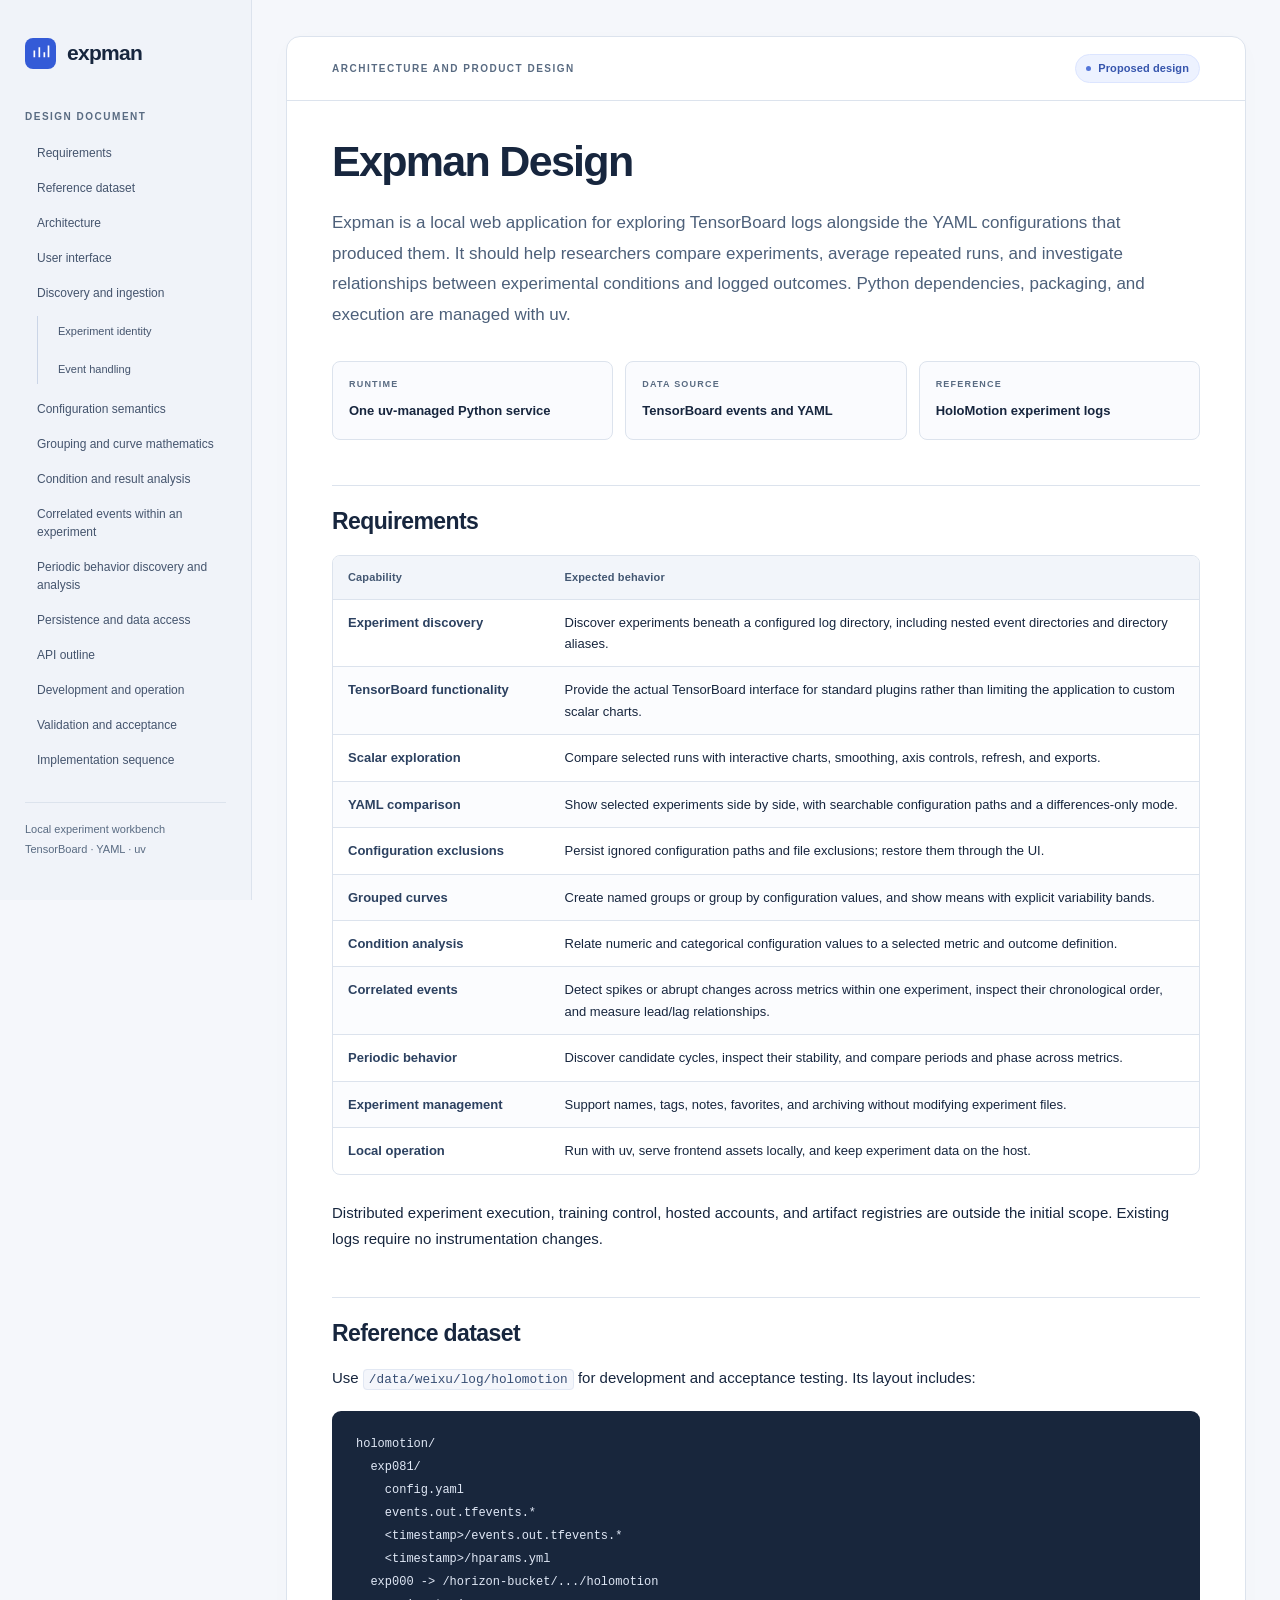
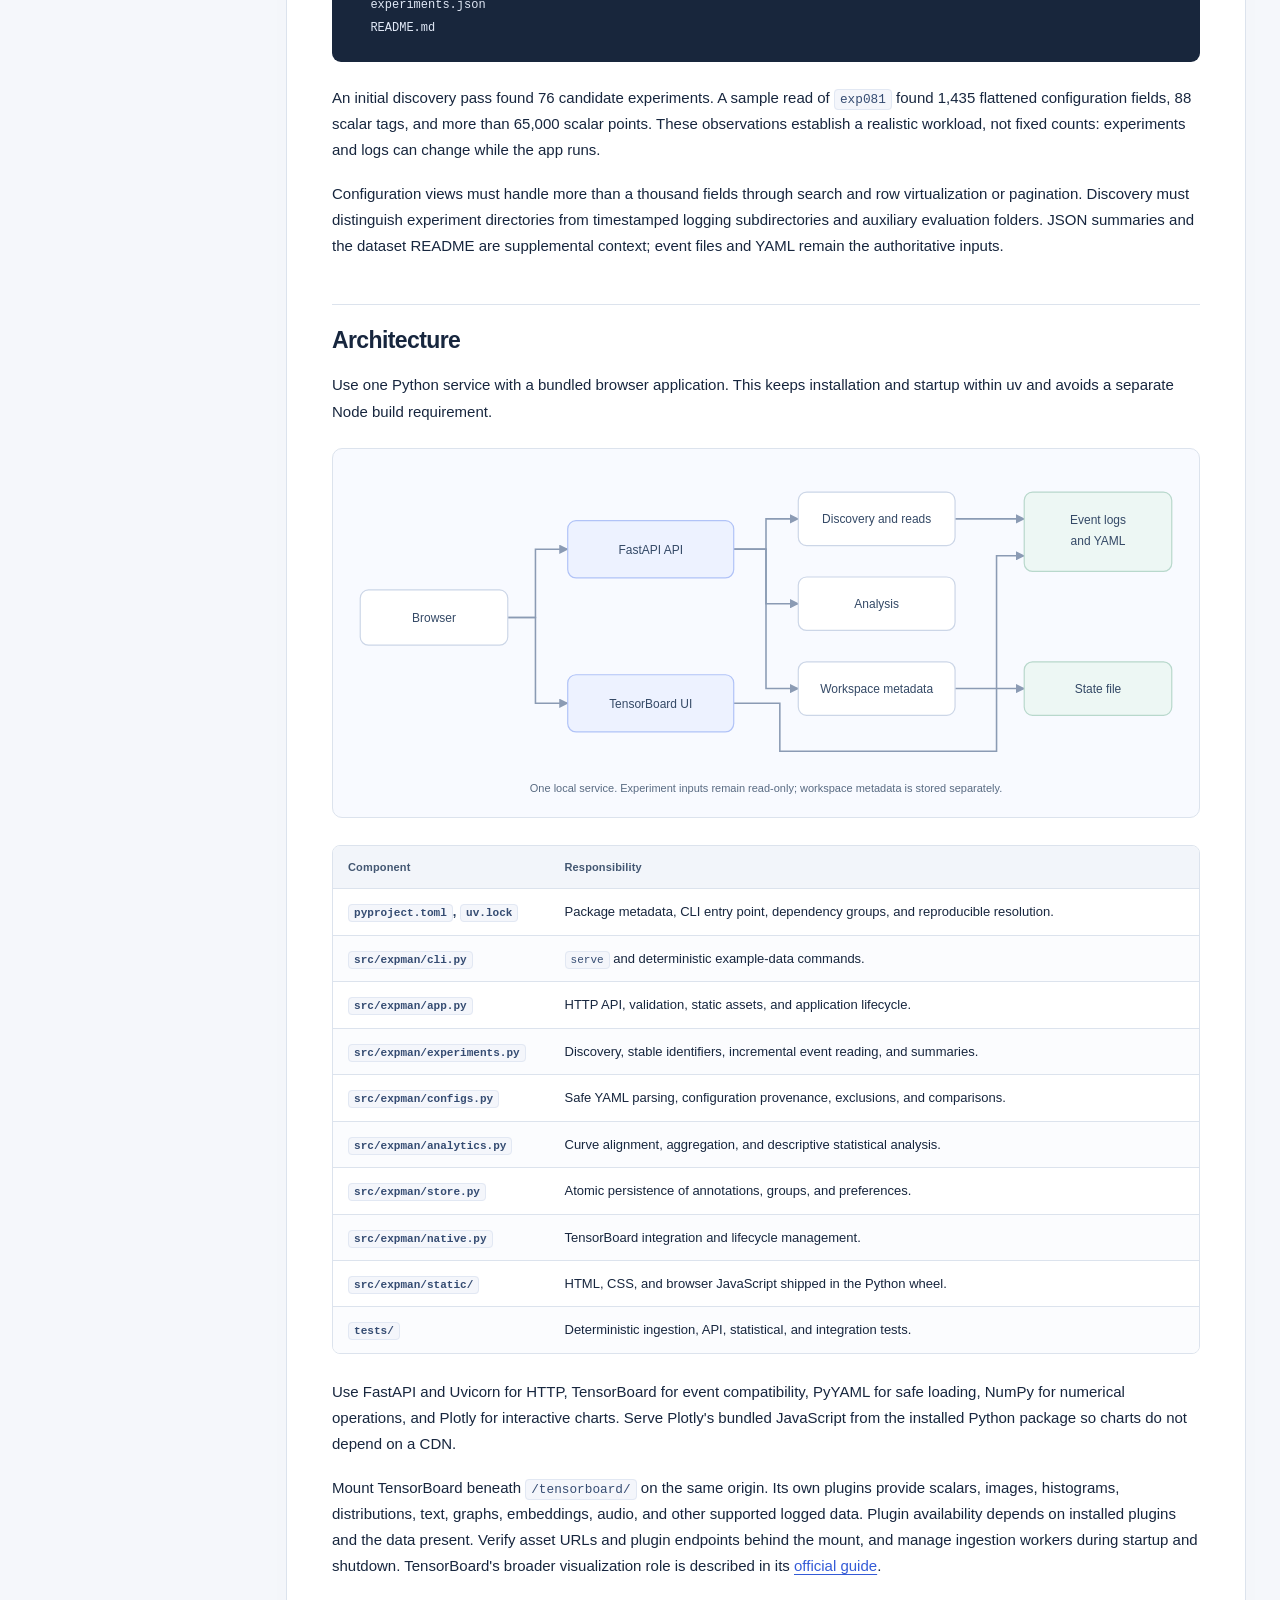
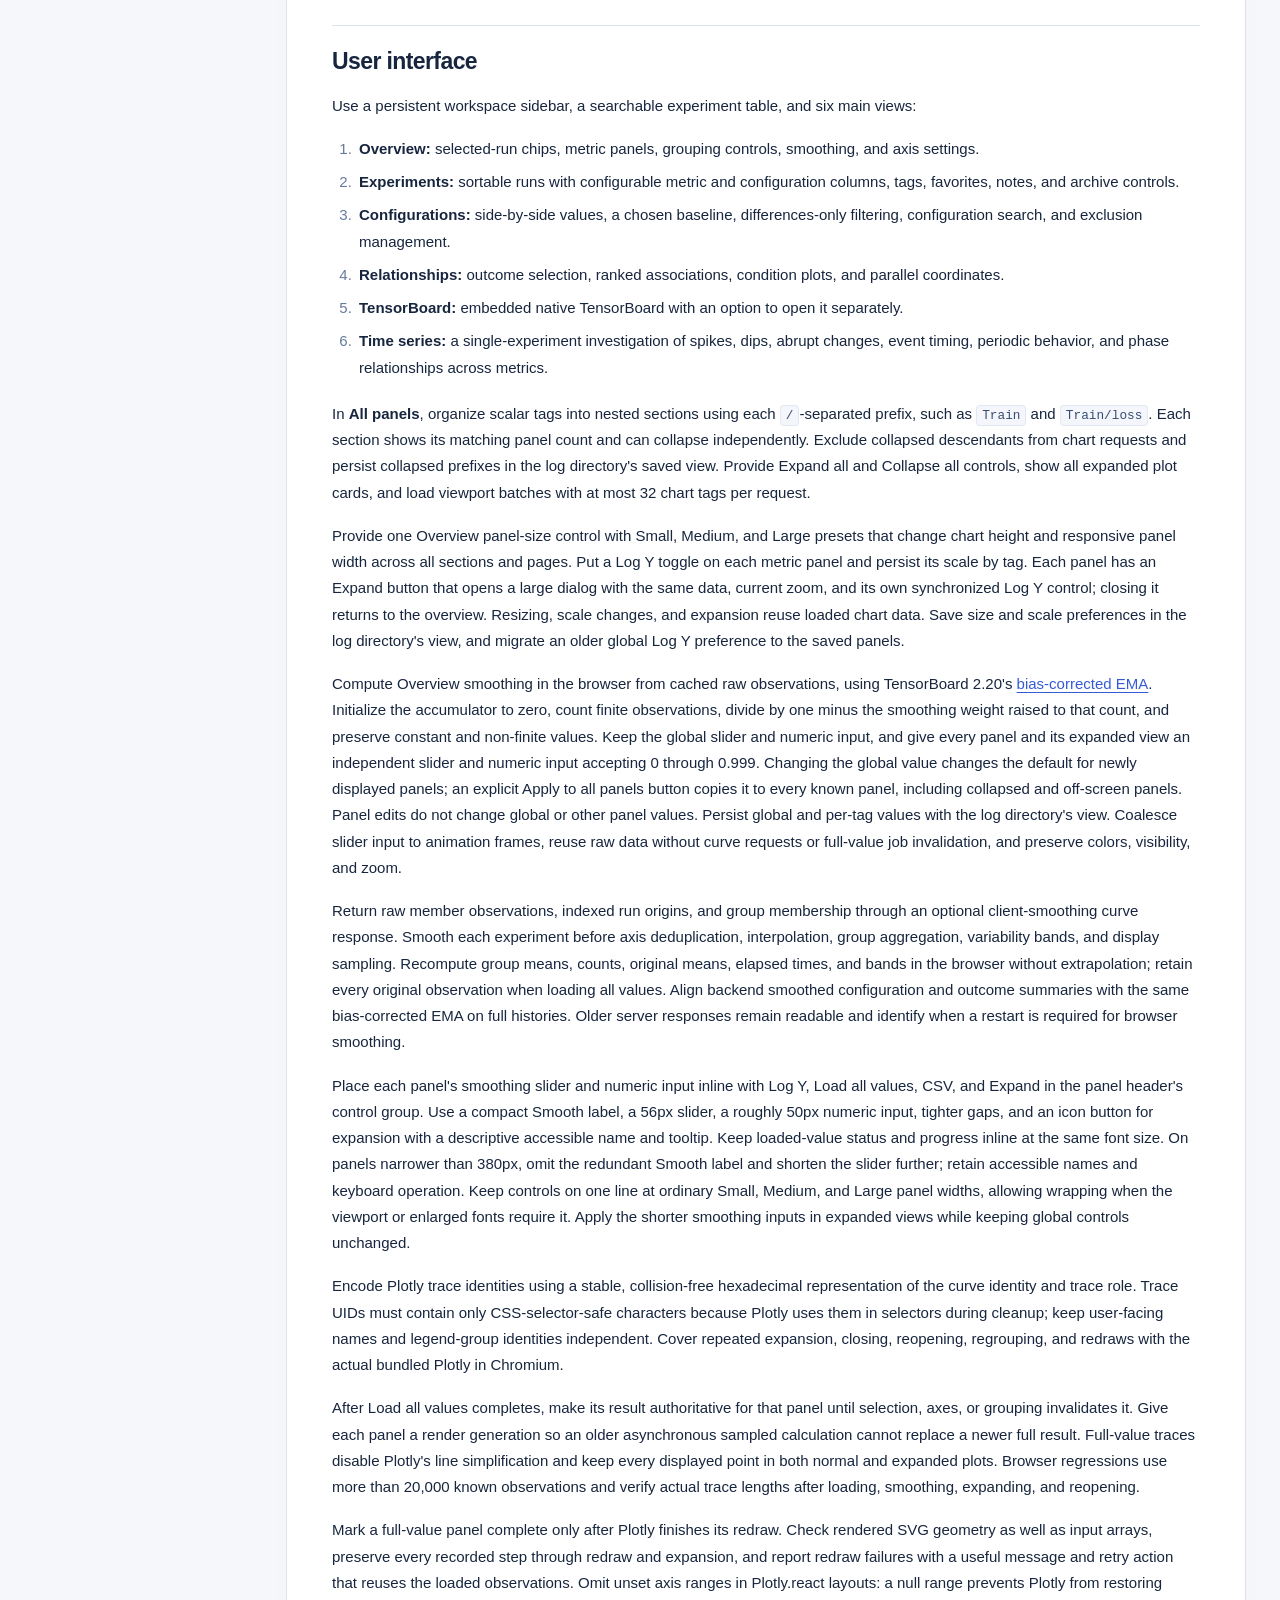
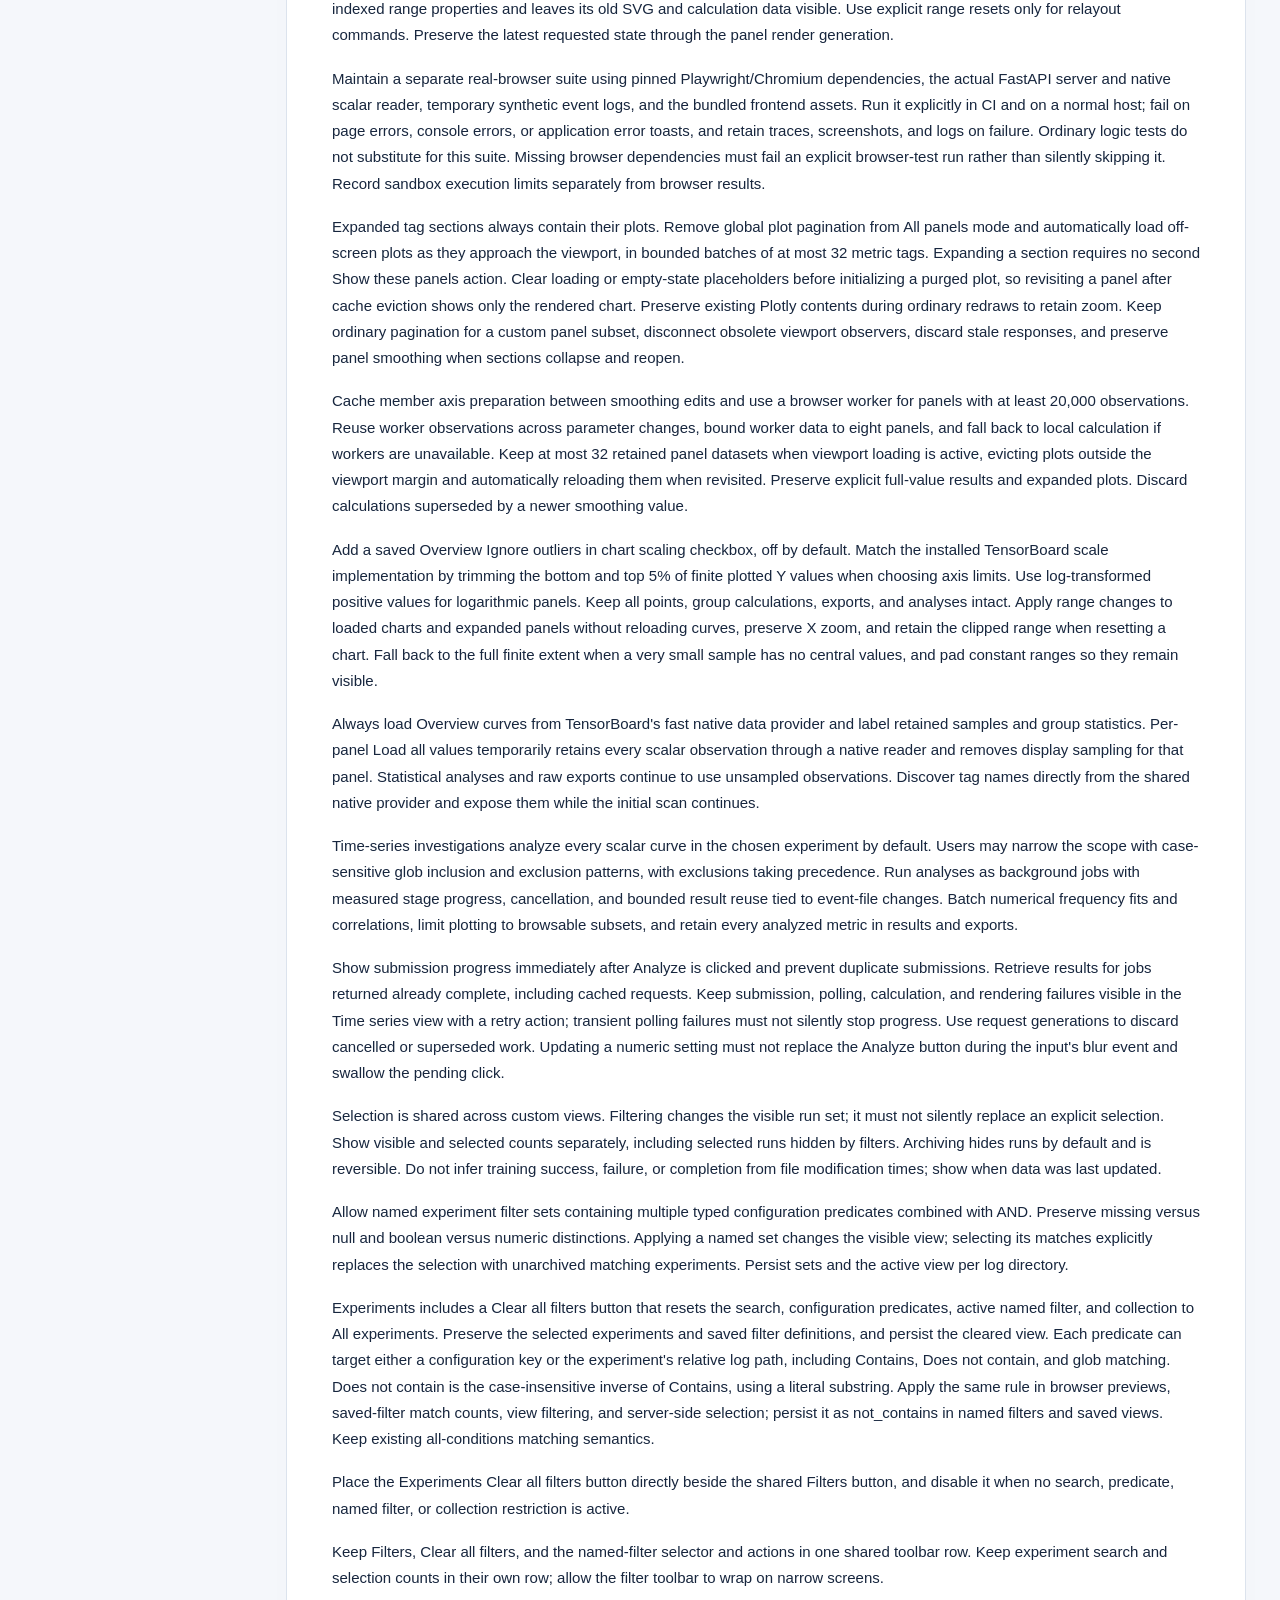
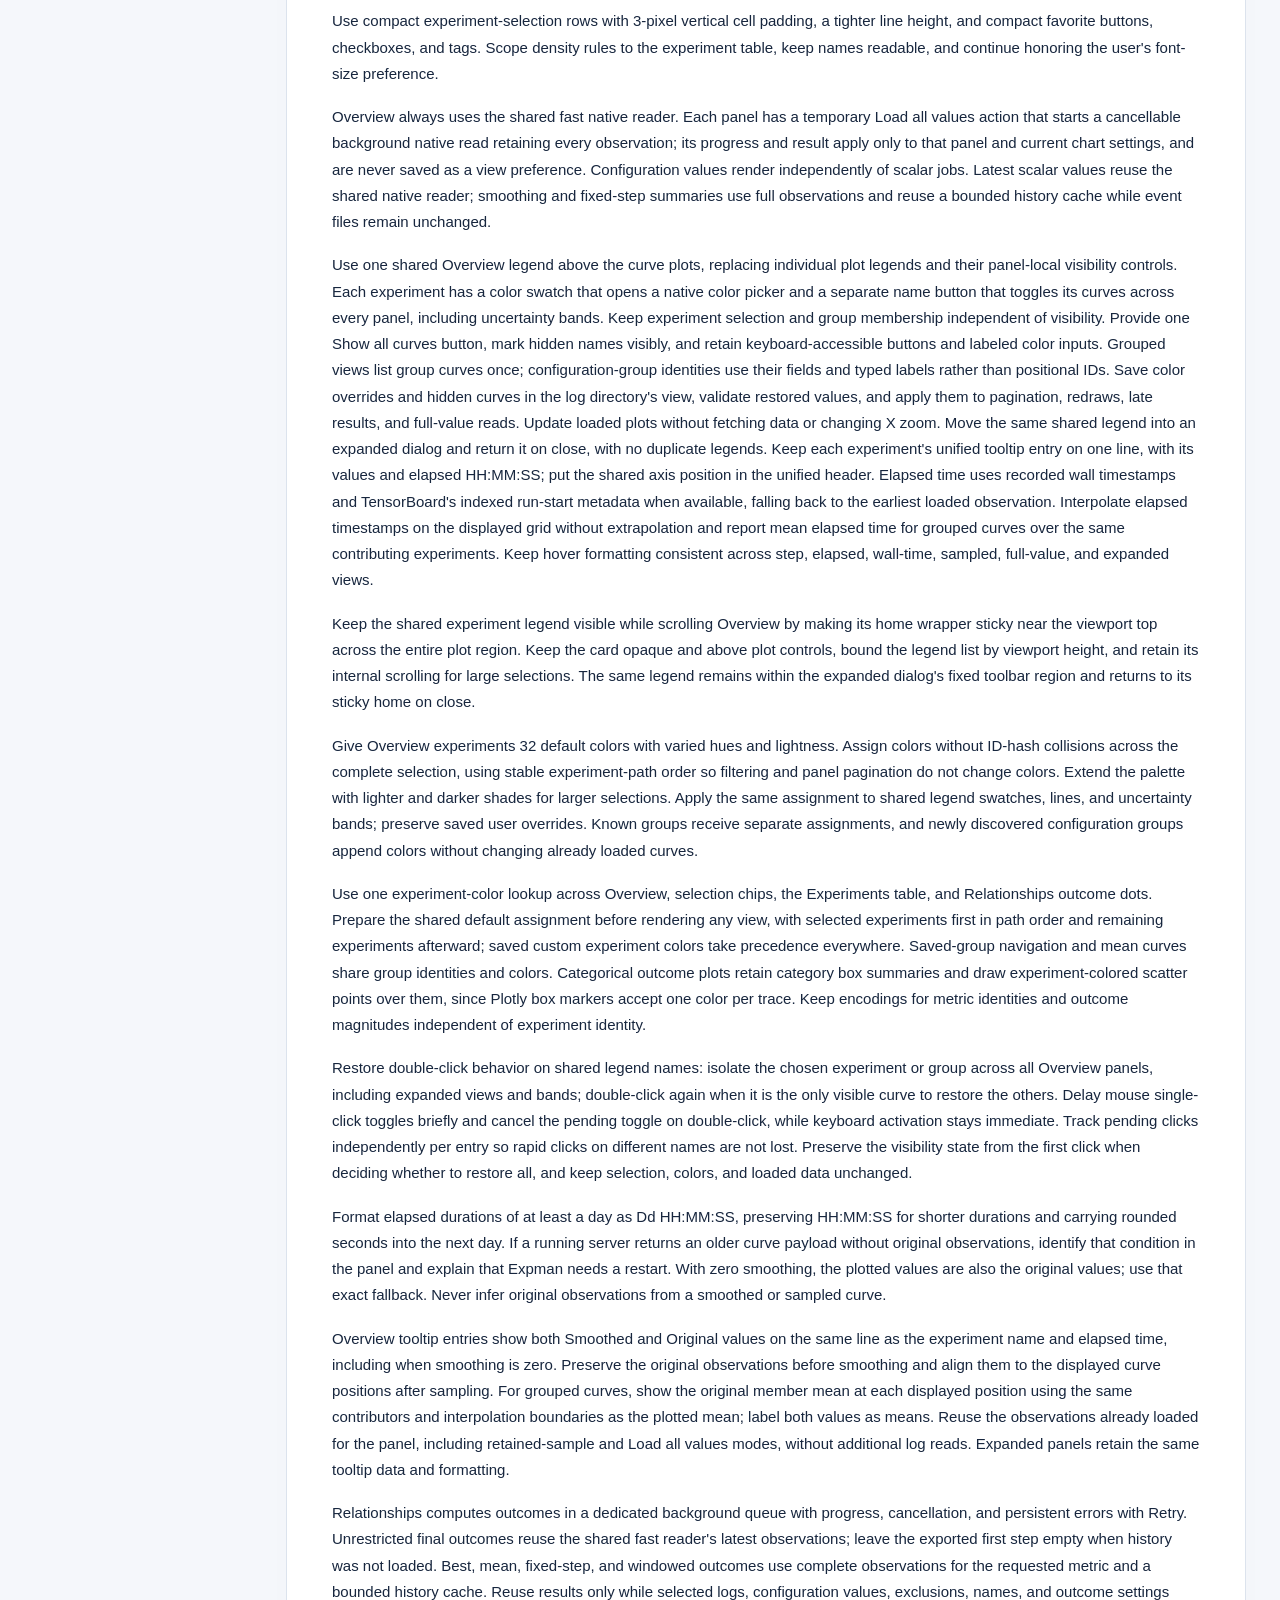
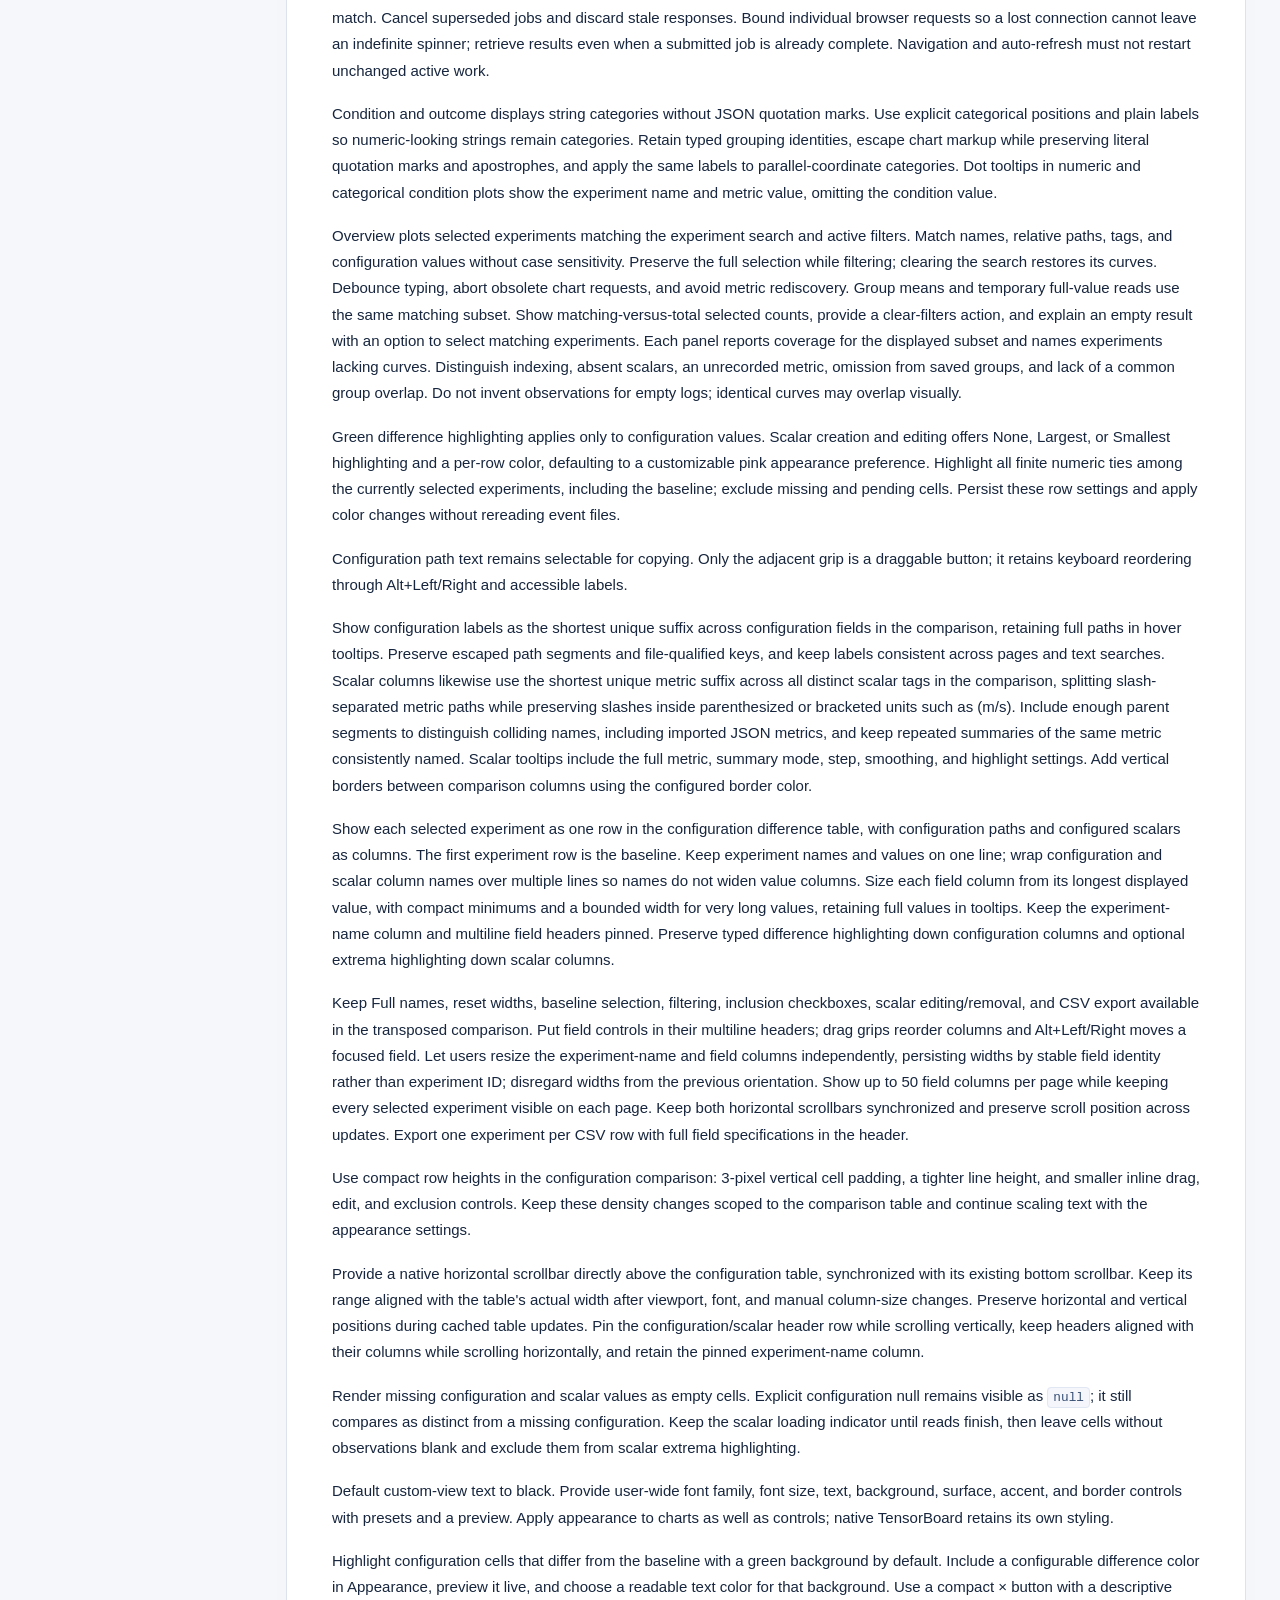
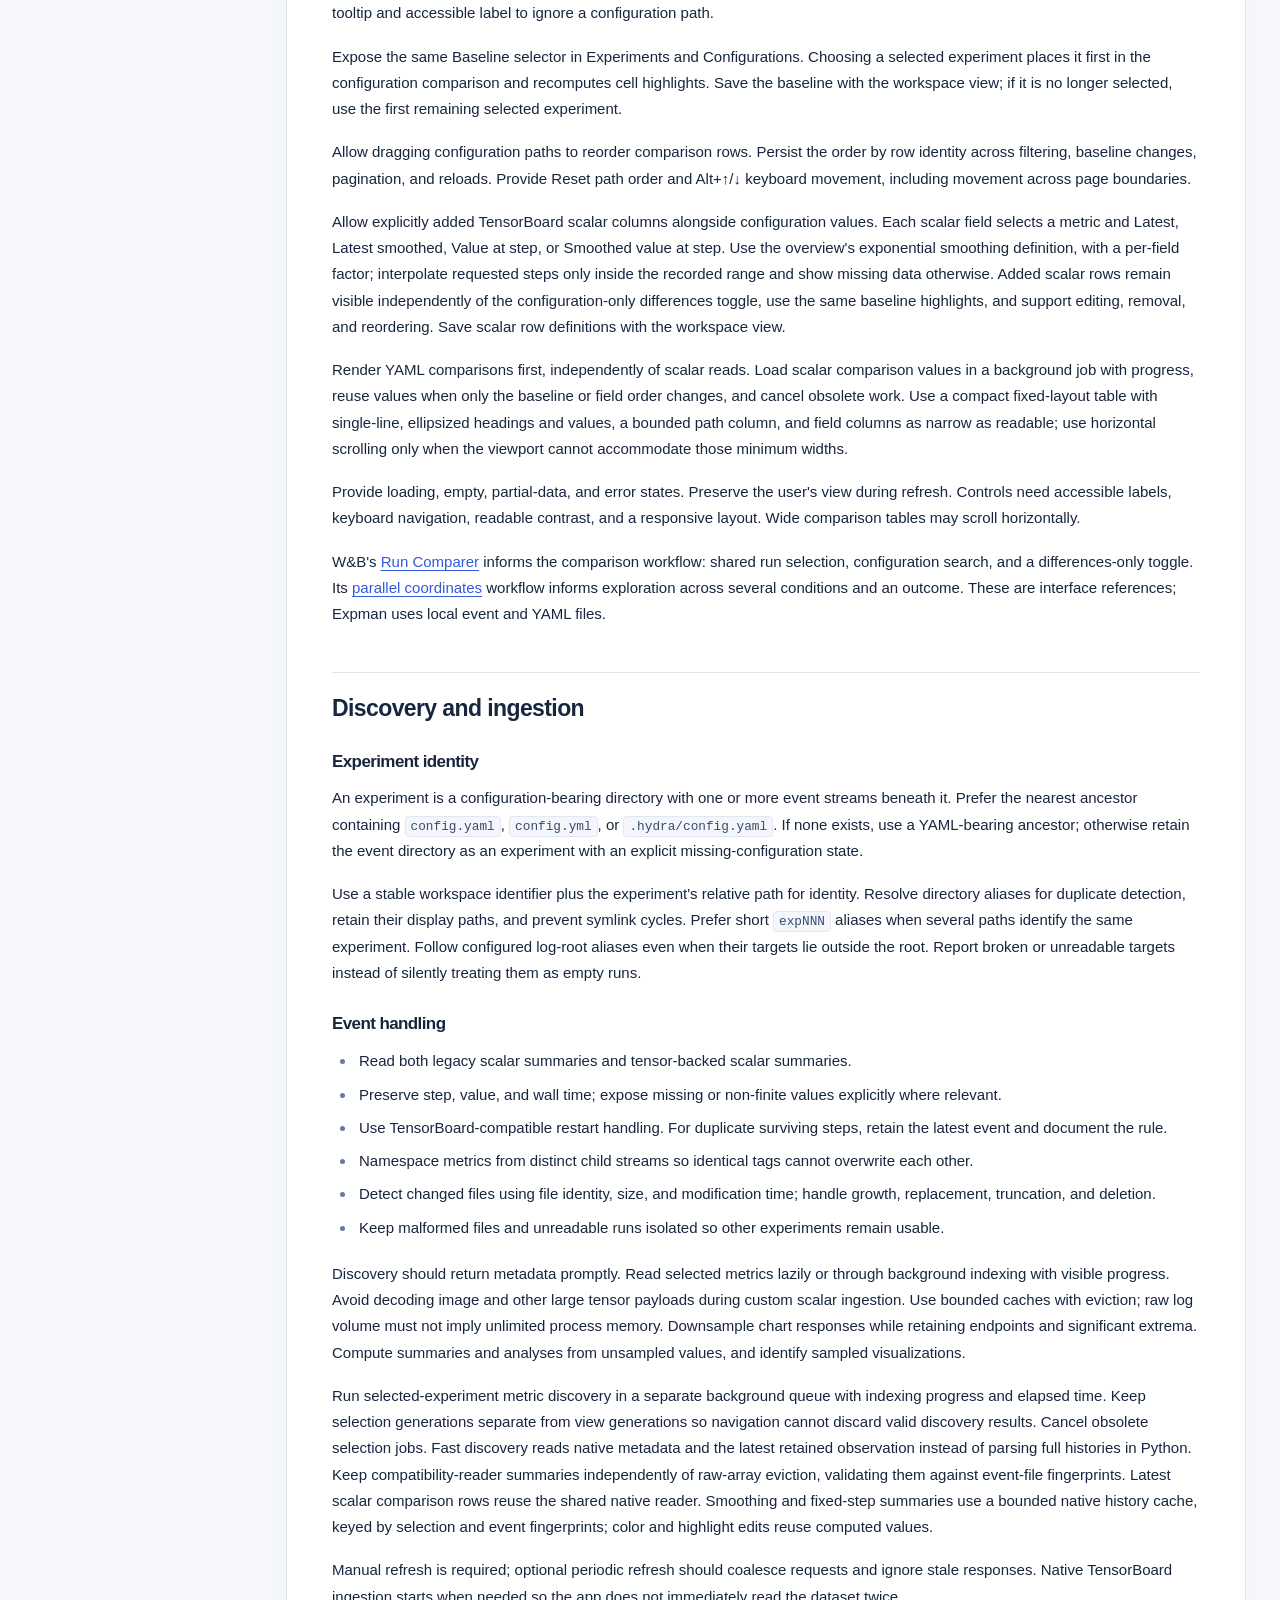
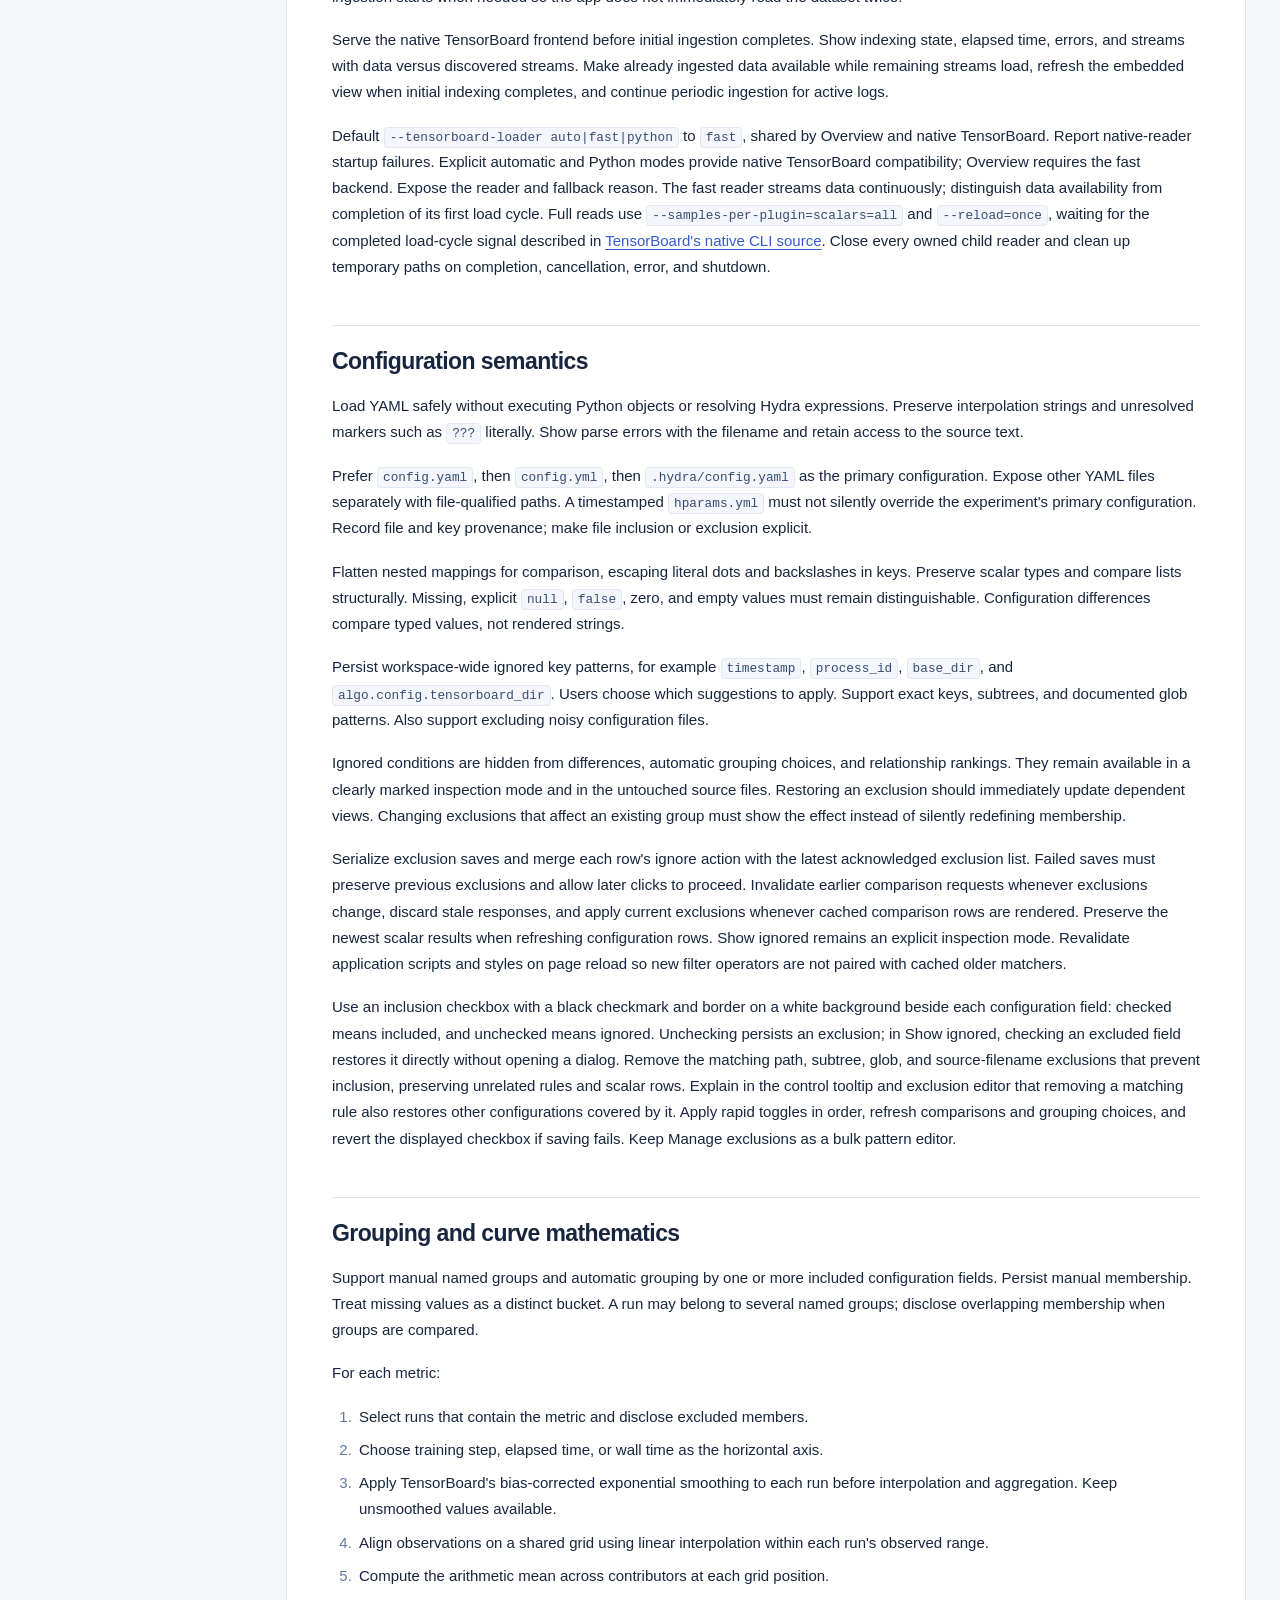
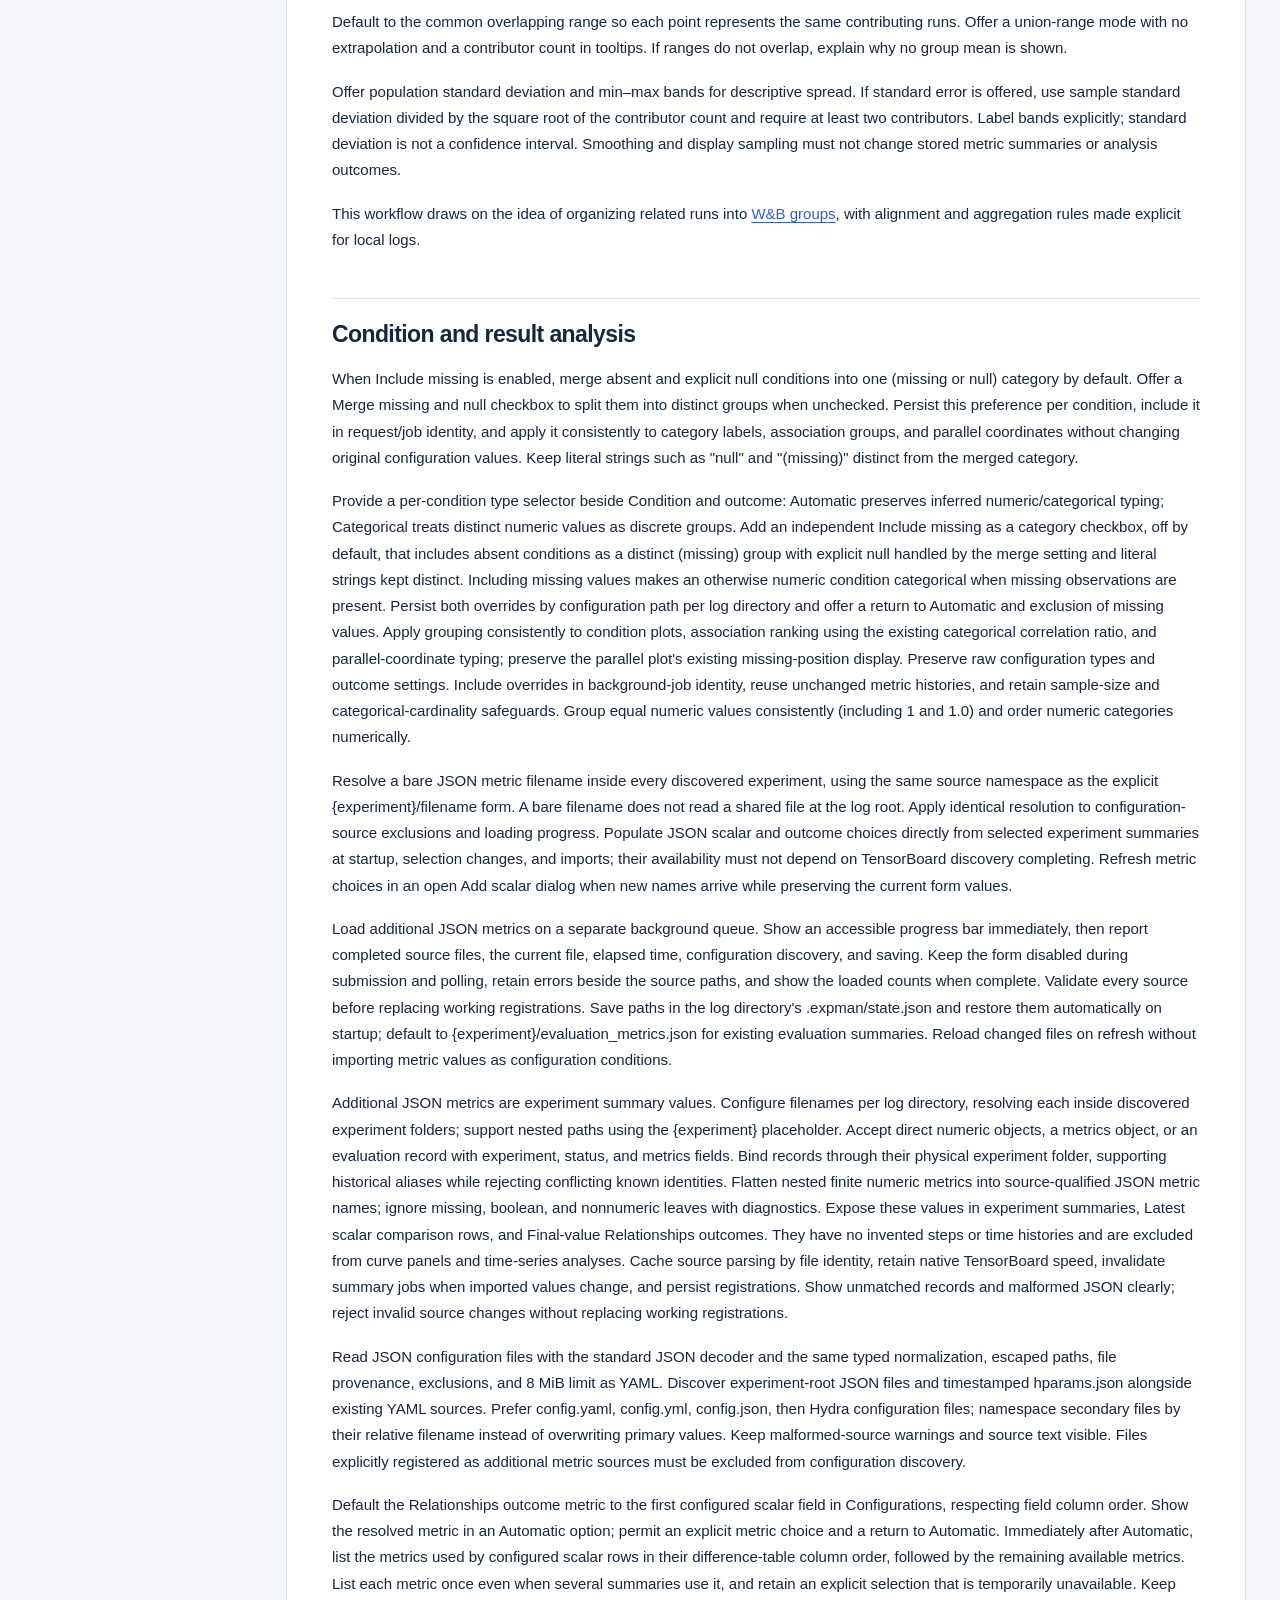
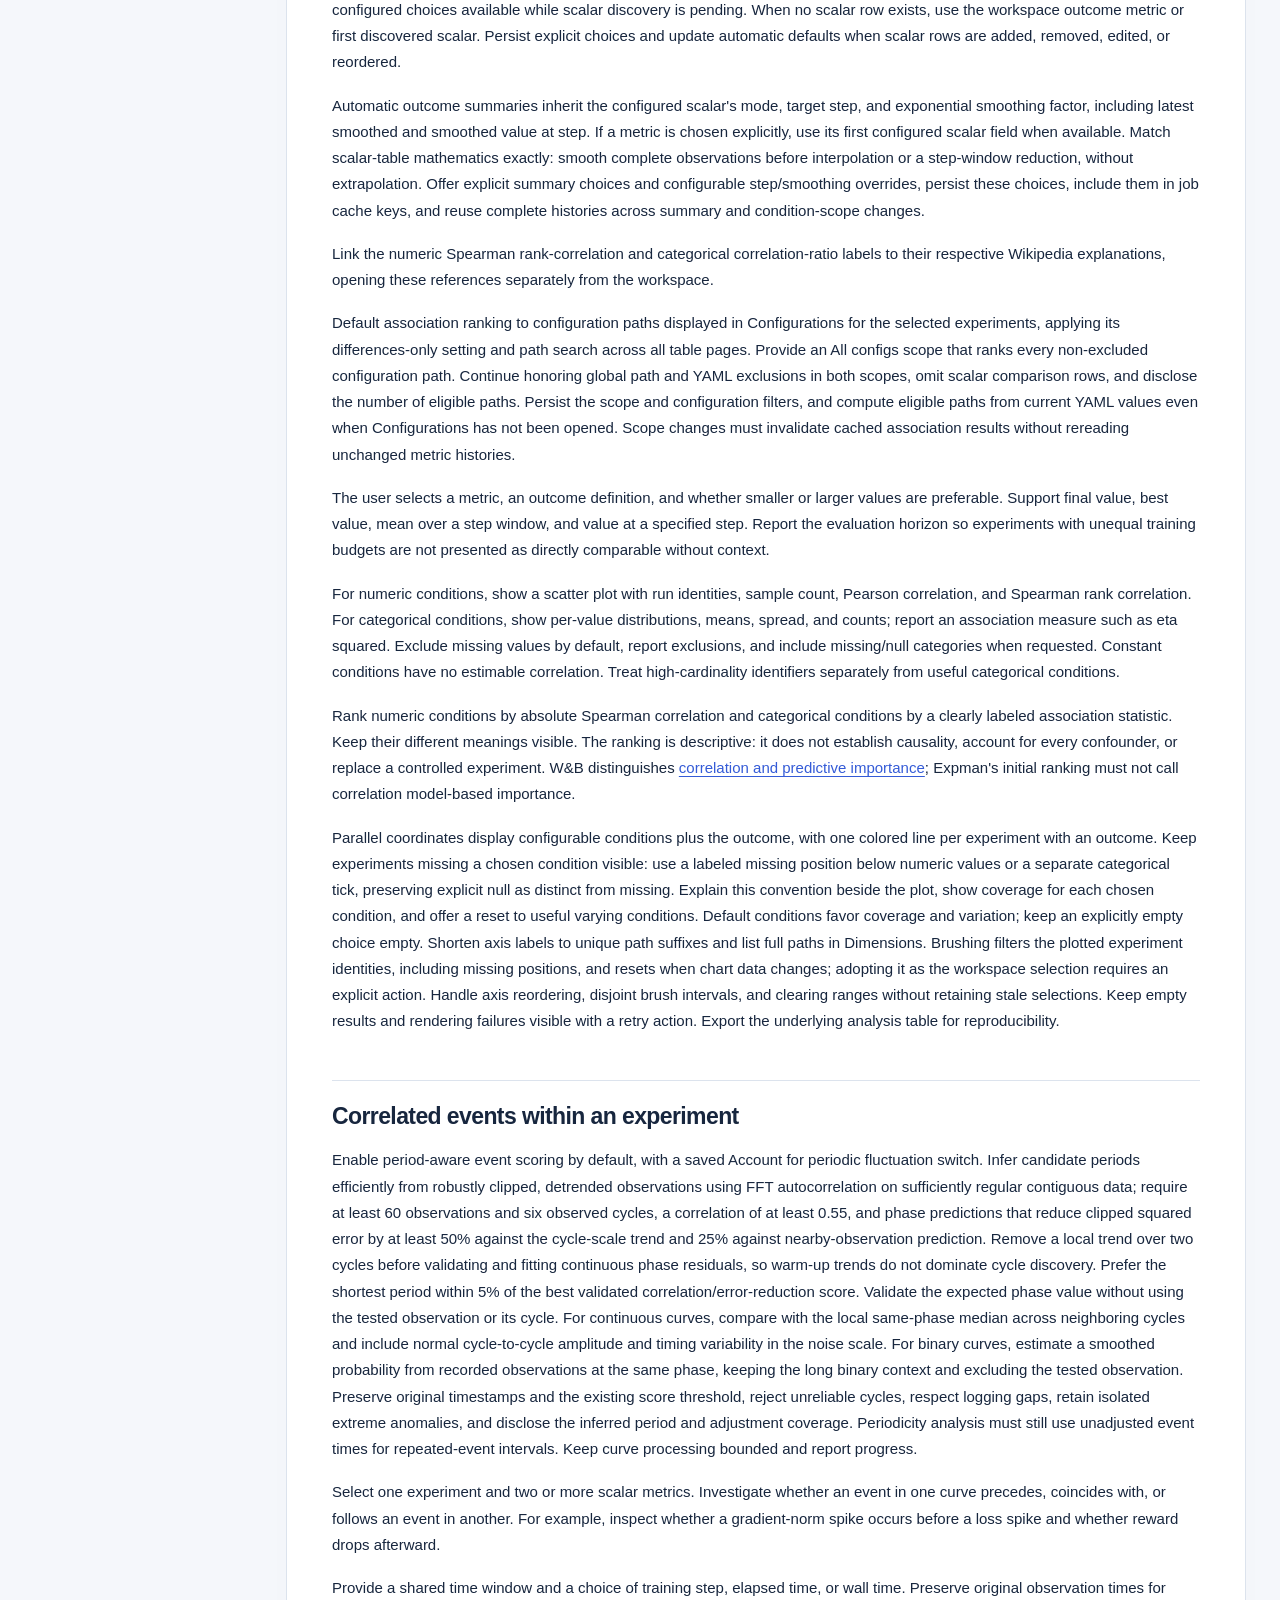
==== docs/design.html @ 0e85a354 "Add Expman experiment workbench Provide TensorBoard curve exploration, typed configuration compariso" ====
<!doctype html>
<html lang="en">
<head>
  <meta charset="utf-8">
  <meta name="viewport" content="width=device-width, initial-scale=1">
  <meta name="description" content="Expman technical design: a uv-managed local experiment dashboard for TensorBoard logs, YAML configuration comparisons, grouped curves, and condition analysis.">
  <meta name="color-scheme" content="light">
  <title>Expman Design</title>
  <style>
    :root { --ink: #17263e; --muted: #596b82; --accent: #345bd7; --line: #dce3ed; --paper: #fff; --canvas: #f5f7fb; }
    * { box-sizing: border-box; }
    html { scroll-behavior: smooth; scroll-padding-top: 30px; }
    body { margin: 0; background: var(--canvas); color: var(--ink); font: 15px/1.75 -apple-system, BlinkMacSystemFont, "Segoe UI", sans-serif; }
    a { color: var(--accent); text-decoration-thickness: 1px; text-underline-offset: 3px; }
    a:hover { color: #173694; }
    a:focus-visible { outline: 3px solid #7797ff; outline-offset: 4px; border-radius: 2px; }
    .skip-link { position: fixed; top: -80px; left: 16px; z-index: 5; padding: 10px 20px; background: var(--paper); }
    .skip-link:focus { top: 12px; }
    .sidebar { position: fixed; inset: 0 auto 0 0; width: 252px; overflow-y: auto; background: #f0f3f9; border-right: 1px solid var(--line); padding: 35px 25px 22px; }
    .brand { display: flex; gap: 11px; align-items: center; color: var(--ink); text-decoration: none; font-size: 21px; font-weight: 750; letter-spacing: -.7px; }
    .brand-mark { width: 31px; height: 31px; border-radius: 8px; background: var(--accent); display: grid; place-items: center; }
    .brand-mark svg { width: 20px; height: 20px; }
    .sidebar-label { color: var(--muted); font-size: 10px; font-weight: 700; letter-spacing: 1.5px; margin: 36px 0 12px; text-transform: uppercase; }
    .toc ul { margin: 0; padding: 0; list-style: none; }
    .toc > ul > li { margin: 3px 0; }
    .toc a { display: block; padding: 7px 9px; border-radius: 6px; text-decoration: none; color: #44546d; font-size: 12px; line-height: 1.5; }
    .toc a:hover { color: var(--accent); background: #e4eafa; }
    .toc ul ul { border-left: 1px solid #cbd5e7; margin: 4px 0 9px 9px; padding-left: 8px; }
    .toc ul ul a { font-size: 11px; }
    .sidebar-foot { border-top: 1px solid var(--line); margin-top: 26px; padding-top: 17px; font-size: 11px; color: var(--muted); }
    main { margin: 36px 34px 50px 286px; max-width: 1110px; background: var(--paper); border: 1px solid var(--line); border-radius: 14px; box-shadow: 0 5px 28px #17263e04; }
    .document-top { display: flex; align-items: center; justify-content: space-between; gap: 15px; padding: 17px 45px; border-bottom: 1px solid var(--line); color: var(--muted); font-size: 10px; font-weight: 650; letter-spacing: 1.5px; text-transform: uppercase; }
    .status { display: inline-flex; align-items: center; gap: 7px; padding: 4px 10px; background: #edf2ff; color: #3655ad; border: 1px solid #dce5ff; border-radius: 20px; letter-spacing: .1px; text-transform: none; font-size: 11px; font-weight: 600; white-space: nowrap; }
    .status::before { content: ""; width: 5px; height: 5px; background: #5476d9; border-radius: 50%; }
    article { padding: 33px 45px 36px; }
    h1, h2, h3 { line-height: 1.3; letter-spacing: -.6px; }
    h1 { font-size: clamp(32px, 4vw, 43px); margin: 0 0 18px; letter-spacing: -1.7px; }
    .intro { max-width: 830px; font-size: 17px; color: #4d607a; line-height: 1.8; margin-bottom: 30px; }
    .intro p { margin: 0; }
    .summary { display: grid; grid-template-columns: repeat(3, 1fr); gap: 12px; margin-bottom: 41px; }
    .summary-item { border: 1px solid var(--line); border-radius: 8px; padding: 15px 16px; background: #fafbfe; }
    .summary-item small { display: block; font-size: 9px; color: var(--muted); font-weight: 650; text-transform: uppercase; letter-spacing: 1.2px; margin-bottom: 5px; }
    .summary-item strong { font-size: 13px; font-weight: 600; }
    h2 { margin: 45px 0 16px; padding-top: 21px; border-top: 1px solid var(--line); font-size: 23px; }
    h3 { margin: 27px 0 10px; font-size: 17px; }
    p { margin: 12px 0 17px; }
    ul, ol { padding-left: 24px; margin: 13px 0 20px; }
    li { padding-left: 3px; margin: 7px 0; }
    li::marker { color: #667b9c; }
    strong { font-weight: 650; }
    code, pre { font-family: "SFMono-Regular", Consolas, "Liberation Mono", monospace; font-size: .85em; }
    :not(pre) > code { border: 1px solid #e2e8f3; background: #f4f6fb; color: #354c72; padding: 2px 5px; border-radius: 4px; overflow-wrap: anywhere; }
    pre { background: #18263c; color: #e0e8f6; padding: 22px 24px; border-radius: 9px; overflow-x: auto; line-height: 1.8; margin: 20px 0 23px; }
    pre code { font-size: 12px; }
    .table-wrap { overflow-x: auto; border: 1px solid var(--line); border-radius: 8px; margin: 19px 0 25px; }
    table { width: 100%; border-collapse: collapse; font-size: 13px; line-height: 1.65; }
    th { text-align: left; background: #f2f5fa; font-weight: 650; color: #435772; font-size: 11px; letter-spacing: .15px; }
    th, td { padding: 12px 15px; vertical-align: top; }
    td { border-top: 1px solid var(--line); }
    td:first-child { width: 25%; min-width: 160px; font-weight: 550; color: #2c4160; }
    tbody tr:nth-child(even) { background: #fbfcfe; }
    .architecture { padding: 21px 18px 14px; background: #f8faff; border: 1px solid var(--line); border-radius: 10px; margin: 23px 0 27px; }
    .architecture svg { width: 100%; height: auto; display: block; min-width: 500px; }
    .architecture { overflow-x: auto; }
    .diagram-box rect { fill: #fff; stroke: #ccd6e7; stroke-width: 1.3; }
    .diagram-box text { fill: #344966; font: 13px -apple-system, BlinkMacSystemFont, "Segoe UI", sans-serif; text-anchor: middle; }
    .diagram-box.accent rect { fill: #edf2ff; stroke: #b1c3f7; }
    .diagram-box.storage rect { fill: #edf7f4; stroke: #b8d8cc; }
    figcaption { color: var(--muted); font-size: 11px; padding: 5px 8px; text-align: center; }
    .document-footer { display: flex; justify-content: space-between; gap: 18px; padding: 20px 45px; background: #fafbfe; border-top: 1px solid var(--line); border-radius: 0 0 14px 14px; font-size: 11px; color: var(--muted); }
    @media (min-width: 1500px) { main { margin-left: max(286px, calc((100vw - 1110px + 252px) / 2)); } }
    @media (max-width: 1050px) { .sidebar { width: 218px; padding: 28px 16px; } main { margin: 22px 20px 32px 238px; } article { padding: 28px; } .document-top, .document-footer { padding-left: 28px; padding-right: 28px; } .summary { gap: 8px; } .summary-item { padding: 11px; } }
    @media (max-width: 760px) { .sidebar { position: static; width: auto; padding: 20px; border-right: 0; border-bottom: 1px solid var(--line); } .sidebar-label { margin: 19px 0 8px; } .toc > ul { display: grid; grid-template-columns: 1fr 1fr; gap: 0 12px; } .toc ul ul, .sidebar-foot { display: none; } main { margin: 16px 12px 30px; } article { padding: 24px 20px; } .document-top, .document-footer { padding: 15px 20px; } h2 { font-size: 21px; } .intro { font-size: 16px; } .summary { grid-template-columns: 1fr; margin-bottom: 30px; } .summary-item { padding: 10px 13px; display: flex; align-items: center; gap: 12px; } .summary-item small { margin: 0; min-width: 88px; } .document-top { letter-spacing: .7px; } th, td { padding: 10px 12px; } .document-footer { flex-direction: column; gap: 5px; } }
    @media (prefers-reduced-motion: reduce) { html { scroll-behavior: auto; } }
    @media print { @page { margin: 18mm; } body { background: #fff; color: #000; font-size: 10pt; } .sidebar, .skip-link, .document-top, .document-footer { display: none; } main { margin: 0; border: 0; border-radius: 0; box-shadow: none; max-width: none; } article { padding: 0; } h1 { font-size: 27pt; } h2 { font-size: 16pt; margin-top: 24pt; break-after: avoid; } h3 { break-after: avoid; } .intro { font-size: 11pt; } .summary { margin-bottom: 20px; } .summary-item { background: #fff; } pre { background: #f2f4f7; color: #17263e; white-space: pre-wrap; overflow-wrap: anywhere; break-inside: avoid; } pre code { font-size: 8pt; } .table-wrap { overflow: visible; } table { font-size: 8.5pt; } thead { display: table-header-group; } tr { break-inside: avoid; } a { color: #17263e; } .architecture { break-inside: avoid; } .architecture svg { min-width: 0; } }
  </style>
</head>
<body id="top">
  <a class="skip-link" href="#document">Skip to design document</a>
  <aside class="sidebar">
    <a class="brand" href="#top"><span class="brand-mark" aria-hidden="true"><svg viewBox="0 0 24 24" fill="none" stroke="white" stroke-width="2"><path d="M4 17V9m6 8V5m6 12v-6m5 6V3"/></svg></span>expman</a>
    <p class="sidebar-label">Design document</p>
    <nav aria-label="Document contents"><div class="toc">
<ul>
<li><a href="#requirements">Requirements</a></li>
<li><a href="#reference-dataset">Reference dataset</a></li>
<li><a href="#architecture">Architecture</a></li>
<li><a href="#user-interface">User interface</a></li>
<li><a href="#discovery-and-ingestion">Discovery and ingestion</a><ul>
<li><a href="#experiment-identity">Experiment identity</a></li>
<li><a href="#event-handling">Event handling</a></li>
</ul>
</li>
<li><a href="#configuration-semantics">Configuration semantics</a></li>
<li><a href="#grouping-and-curve-mathematics">Grouping and curve mathematics</a></li>
<li><a href="#condition-and-result-analysis">Condition and result analysis</a></li>
<li><a href="#correlated-events-within-an-experiment">Correlated events within an experiment</a></li>
<li><a href="#periodic-behavior-discovery-and-analysis">Periodic behavior discovery and analysis</a></li>
<li><a href="#persistence-and-data-access">Persistence and data access</a></li>
<li><a href="#api-outline">API outline</a></li>
<li><a href="#development-and-operation">Development and operation</a></li>
<li><a href="#validation-and-acceptance">Validation and acceptance</a></li>
<li><a href="#implementation-sequence">Implementation sequence</a></li>
</ul>
</div>
</nav>
    <div class="sidebar-foot">Local experiment workbench<br>TensorBoard · YAML · uv</div>
  </aside>
  <main id="document">
    <div class="document-top"><span>Architecture and product design</span><span class="status">Proposed design</span></div>
    <article>
      <header><h1>Expman Design</h1><div class="intro"><p>Expman is a local web application for exploring TensorBoard logs alongside the YAML configurations that produced them. It should help researchers compare experiments, average repeated runs, and investigate relationships between experimental conditions and logged outcomes. Python dependencies, packaging, and execution are managed with uv.</p></div></header>
      <div class="summary" aria-label="Design overview">
        <div class="summary-item"><small>Runtime</small><strong>One uv-managed Python service</strong></div>
        <div class="summary-item"><small>Data source</small><strong>TensorBoard events and YAML</strong></div>
        <div class="summary-item"><small>Reference</small><strong>HoloMotion experiment logs</strong></div>
      </div>
      <h2 id="requirements">Requirements</h2>
<div class="table-wrap"><table>
<thead>
<tr>
<th>Capability</th>
<th>Expected behavior</th>
</tr>
</thead>
<tbody>
<tr>
<td>Experiment discovery</td>
<td>Discover experiments beneath a configured log directory, including nested event directories and directory aliases.</td>
</tr>
<tr>
<td>TensorBoard functionality</td>
<td>Provide the actual TensorBoard interface for standard plugins rather than limiting the application to custom scalar charts.</td>
</tr>
<tr>
<td>Scalar exploration</td>
<td>Compare selected runs with interactive charts, smoothing, axis controls, refresh, and exports.</td>
</tr>
<tr>
<td>YAML comparison</td>
<td>Show selected experiments side by side, with searchable configuration paths and a differences-only mode.</td>
</tr>
<tr>
<td>Configuration exclusions</td>
<td>Persist ignored configuration paths and file exclusions; restore them through the UI.</td>
</tr>
<tr>
<td>Grouped curves</td>
<td>Create named groups or group by configuration values, and show means with explicit variability bands.</td>
</tr>
<tr>
<td>Condition analysis</td>
<td>Relate numeric and categorical configuration values to a selected metric and outcome definition.</td>
</tr>
<tr>
<td>Correlated events</td>
<td>Detect spikes or abrupt changes across metrics within one experiment, inspect their chronological order, and measure lead/lag relationships.</td>
</tr>
<tr>
<td>Periodic behavior</td>
<td>Discover candidate cycles, inspect their stability, and compare periods and phase across metrics.</td>
</tr>
<tr>
<td>Experiment management</td>
<td>Support names, tags, notes, favorites, and archiving without modifying experiment files.</td>
</tr>
<tr>
<td>Local operation</td>
<td>Run with uv, serve frontend assets locally, and keep experiment data on the host.</td>
</tr>
</tbody>
</table></div>
<p>Distributed experiment execution, training control, hosted accounts, and artifact registries are outside the initial scope. Existing logs require no instrumentation changes.</p>
<h2 id="reference-dataset">Reference dataset</h2>
<p>Use <code>/data/weixu/log/holomotion</code> for development and acceptance testing. Its layout includes:</p>
<pre><code class="language-text">holomotion/
  exp081/
    config.yaml
    events.out.tfevents.*
    &lt;timestamp&gt;/events.out.tfevents.*
    &lt;timestamp&gt;/hparams.yml
  exp000 -&gt; /horizon-bucket/.../holomotion
  experiments.json
  README.md
</code></pre>
<p>An initial discovery pass found 76 candidate experiments. A sample read of <code>exp081</code> found 1,435 flattened configuration fields, 88 scalar tags, and more than 65,000 scalar points. These observations establish a realistic workload, not fixed counts: experiments and logs can change while the app runs.</p>
<p>Configuration views must handle more than a thousand fields through search and row virtualization or pagination. Discovery must distinguish experiment directories from timestamped logging subdirectories and auxiliary evaluation folders. JSON summaries and the dataset README are supplemental context; event files and YAML remain the authoritative inputs.</p>
<h2 id="architecture">Architecture</h2>
<p>Use one Python service with a bundled browser application. This keeps installation and startup within uv and avoids a separate Node build requirement.</p>
<figure class="architecture" aria-labelledby="architecture-caption">
<svg viewBox="0 0 900 330" role="img" aria-labelledby="diagram-title diagram-description">
<title id="diagram-title">Expman application architecture</title>
<desc id="diagram-description">The browser connects to FastAPI and mounted TensorBoard. FastAPI coordinates discovery, analysis, and workspace metadata. Discovery and TensorBoard read event logs and YAML. Workspace metadata is stored separately.</desc>
<defs><marker id="arrow" viewBox="0 0 10 10" refX="9" refY="5" markerWidth="6" markerHeight="6" orient="auto-start-reverse"><path d="M 0 0 L 10 5 L 0 10 z" fill="#8b9bb4"/></marker></defs>
<g class="edges" fill="none" stroke="#8b9bb4" stroke-width="1.7" marker-end="url(#arrow)">
<path d="M170 160 H200 V86 H235"/><path d="M170 160 H200 V253 H235"/>
<path d="M415 86 H450 V53 H485"/><path d="M415 86 H450 V145 H485"/><path d="M415 86 H450 V237 H485"/>
<path d="M655 53 H730"/><path d="M655 237 H730"/><path d="M415 253 H465 V305 H700 V93 H730"/>
</g>
<g class="diagram-box"><rect x="10" y="130" width="160" height="60" rx="9"/><text x="90" y="165">Browser</text></g>
<g class="diagram-box accent"><rect x="235" y="55" width="180" height="62" rx="9"/><text x="325" y="91">FastAPI API</text></g>
<g class="diagram-box accent"><rect x="235" y="222" width="180" height="62" rx="9"/><text x="325" y="258">TensorBoard UI</text></g>
<g class="diagram-box"><rect x="485" y="24" width="170" height="58" rx="9"/><text x="570" y="58">Discovery and reads</text></g>
<g class="diagram-box"><rect x="485" y="116" width="170" height="58" rx="9"/><text x="570" y="150">Analysis</text></g>
<g class="diagram-box"><rect x="485" y="208" width="170" height="58" rx="9"/><text x="570" y="242">Workspace metadata</text></g>
<g class="diagram-box storage"><rect x="730" y="24" width="160" height="86" rx="9"/><text x="810" y="59">Event logs</text><text x="810" y="81">and YAML</text></g>
<g class="diagram-box storage"><rect x="730" y="208" width="160" height="58" rx="9"/><text x="810" y="242">State file</text></g>
</svg>
<figcaption id="architecture-caption">One local service. Experiment inputs remain read-only; workspace metadata is stored separately.</figcaption>
</figure>

<div class="table-wrap"><table>
<thead>
<tr>
<th>Component</th>
<th>Responsibility</th>
</tr>
</thead>
<tbody>
<tr>
<td><code>pyproject.toml</code>, <code>uv.lock</code></td>
<td>Package metadata, CLI entry point, dependency groups, and reproducible resolution.</td>
</tr>
<tr>
<td><code>src/expman/cli.py</code></td>
<td><code>serve</code> and deterministic example-data commands.</td>
</tr>
<tr>
<td><code>src/expman/app.py</code></td>
<td>HTTP API, validation, static assets, and application lifecycle.</td>
</tr>
<tr>
<td><code>src/expman/experiments.py</code></td>
<td>Discovery, stable identifiers, incremental event reading, and summaries.</td>
</tr>
<tr>
<td><code>src/expman/configs.py</code></td>
<td>Safe YAML parsing, configuration provenance, exclusions, and comparisons.</td>
</tr>
<tr>
<td><code>src/expman/analytics.py</code></td>
<td>Curve alignment, aggregation, and descriptive statistical analysis.</td>
</tr>
<tr>
<td><code>src/expman/store.py</code></td>
<td>Atomic persistence of annotations, groups, and preferences.</td>
</tr>
<tr>
<td><code>src/expman/native.py</code></td>
<td>TensorBoard integration and lifecycle management.</td>
</tr>
<tr>
<td><code>src/expman/static/</code></td>
<td>HTML, CSS, and browser JavaScript shipped in the Python wheel.</td>
</tr>
<tr>
<td><code>tests/</code></td>
<td>Deterministic ingestion, API, statistical, and integration tests.</td>
</tr>
</tbody>
</table></div>
<p>Use FastAPI and Uvicorn for HTTP, TensorBoard for event compatibility, PyYAML for safe loading, NumPy for numerical operations, and Plotly for interactive charts. Serve Plotly's bundled JavaScript from the installed Python package so charts do not depend on a CDN.</p>
<p>Mount TensorBoard beneath <code>/tensorboard/</code> on the same origin. Its own plugins provide scalars, images, histograms, distributions, text, graphs, embeddings, audio, and other supported logged data. Plugin availability depends on installed plugins and the data present. Verify asset URLs and plugin endpoints behind the mount, and manage ingestion workers during startup and shutdown. TensorBoard's broader visualization role is described in its <a href="https://www.tensorflow.org/tensorboard/get_started">official guide</a>.</p>
<h2 id="user-interface">User interface</h2>
<p>Use a persistent workspace sidebar, a searchable experiment table, and six main views:</p>
<ol>
<li><strong>Overview:</strong> selected-run chips, metric panels, grouping controls, smoothing, and axis settings.</li>
<li><strong>Experiments:</strong> sortable runs with configurable metric and configuration columns, tags, favorites, notes, and archive controls.</li>
<li><strong>Configurations:</strong> side-by-side values, a chosen baseline, differences-only filtering, configuration search, and exclusion management.</li>
<li><strong>Relationships:</strong> outcome selection, ranked associations, condition plots, and parallel coordinates.</li>
<li><strong>TensorBoard:</strong> embedded native TensorBoard with an option to open it separately.</li>
<li><strong>Time series:</strong> a single-experiment investigation of spikes, dips, abrupt changes, event timing, periodic behavior, and phase relationships across metrics.</li>
</ol>
<p>In <strong>All panels</strong>, organize scalar tags into nested sections using each <code>/</code>-separated prefix, such as <code>Train</code> and <code>Train/loss</code>. Each section shows its matching panel count and can collapse independently. Exclude collapsed descendants from chart requests and persist collapsed prefixes in the log directory's saved view. Provide Expand all and Collapse all controls, show all expanded plot cards, and load viewport batches with at most 32 chart tags per request.</p>
<p>Provide one Overview panel-size control with Small, Medium, and Large presets that change chart height and responsive panel width across all sections and pages. Put a Log Y toggle on each metric panel and persist its scale by tag. Each panel has an Expand button that opens a large dialog with the same data, current zoom, and its own synchronized Log Y control; closing it returns to the overview. Resizing, scale changes, and expansion reuse loaded chart data. Save size and scale preferences in the log directory's view, and migrate an older global Log Y preference to the saved panels.</p>
<p>Compute Overview smoothing in the browser from cached raw observations, using TensorBoard 2.20's <a href="https://github.com/tensorflow/tensorboard/blob/2.20.0/tensorboard/components/vz_line_chart2/line-chart.ts#L690-L724">bias-corrected EMA</a>. Initialize the accumulator to zero, count finite observations, divide by one minus the smoothing weight raised to that count, and preserve constant and non-finite values. Keep the global slider and numeric input, and give every panel and its expanded view an independent slider and numeric input accepting 0 through 0.999. Changing the global value changes the default for newly displayed panels; an explicit Apply to all panels button copies it to every known panel, including collapsed and off-screen panels. Panel edits do not change global or other panel values. Persist global and per-tag values with the log directory's view. Coalesce slider input to animation frames, reuse raw data without curve requests or full-value job invalidation, and preserve colors, visibility, and zoom.</p>
<p>Return raw member observations, indexed run origins, and group membership through an optional client-smoothing curve response. Smooth each experiment before axis deduplication, interpolation, group aggregation, variability bands, and display sampling. Recompute group means, counts, original means, elapsed times, and bands in the browser without extrapolation; retain every original observation when loading all values. Align backend smoothed configuration and outcome summaries with the same bias-corrected EMA on full histories. Older server responses remain readable and identify when a restart is required for browser smoothing.</p>
<p>Place each panel's smoothing slider and numeric input inline with Log Y, Load all values, CSV, and Expand in the panel header's control group. Use a compact Smooth label, a 56px slider, a roughly 50px numeric input, tighter gaps, and an icon button for expansion with a descriptive accessible name and tooltip. Keep loaded-value status and progress inline at the same font size. On panels narrower than 380px, omit the redundant Smooth label and shorten the slider further; retain accessible names and keyboard operation. Keep controls on one line at ordinary Small, Medium, and Large panel widths, allowing wrapping when the viewport or enlarged fonts require it. Apply the shorter smoothing inputs in expanded views while keeping global controls unchanged.</p>
<p>Encode Plotly trace identities using a stable, collision-free hexadecimal representation of the curve identity and trace role. Trace UIDs must contain only CSS-selector-safe characters because Plotly uses them in selectors during cleanup; keep user-facing names and legend-group identities independent. Cover repeated expansion, closing, reopening, regrouping, and redraws with the actual bundled Plotly in Chromium.</p>
<p>After Load all values completes, make its result authoritative for that panel until selection, axes, or grouping invalidates it. Give each panel a render generation so an older asynchronous sampled calculation cannot replace a newer full result. Full-value traces disable Plotly's line simplification and keep every displayed point in both normal and expanded plots. Browser regressions use more than 20,000 known observations and verify actual trace lengths after loading, smoothing, expanding, and reopening.</p>
<p>Mark a full-value panel complete only after Plotly finishes its redraw. Check rendered SVG geometry as well as input arrays, preserve every recorded step through redraw and expansion, and report redraw failures with a useful message and retry action that reuses the loaded observations. Omit unset axis ranges in Plotly.react layouts: a null range prevents Plotly from restoring indexed range properties and leaves its old SVG and calculation data visible. Use explicit range resets only for relayout commands. Preserve the latest requested state through the panel render generation.</p>
<p>Maintain a separate real-browser suite using pinned Playwright/Chromium dependencies, the actual FastAPI server and native scalar reader, temporary synthetic event logs, and the bundled frontend assets. Run it explicitly in CI and on a normal host; fail on page errors, console errors, or application error toasts, and retain traces, screenshots, and logs on failure. Ordinary logic tests do not substitute for this suite. Missing browser dependencies must fail an explicit browser-test run rather than silently skipping it. Record sandbox execution limits separately from browser results.</p>
<p>Expanded tag sections always contain their plots. Remove global plot pagination from All panels mode and automatically load off-screen plots as they approach the viewport, in bounded batches of at most 32 metric tags. Expanding a section requires no second Show these panels action. Clear loading or empty-state placeholders before initializing a purged plot, so revisiting a panel after cache eviction shows only the rendered chart. Preserve existing Plotly contents during ordinary redraws to retain zoom. Keep ordinary pagination for a custom panel subset, disconnect obsolete viewport observers, discard stale responses, and preserve panel smoothing when sections collapse and reopen.</p>
<p>Cache member axis preparation between smoothing edits and use a browser worker for panels with at least 20,000 observations. Reuse worker observations across parameter changes, bound worker data to eight panels, and fall back to local calculation if workers are unavailable. Keep at most 32 retained panel datasets when viewport loading is active, evicting plots outside the viewport margin and automatically reloading them when revisited. Preserve explicit full-value results and expanded plots. Discard calculations superseded by a newer smoothing value.</p>
<p>Add a saved Overview Ignore outliers in chart scaling checkbox, off by default. Match the installed TensorBoard scale implementation by trimming the bottom and top 5% of finite plotted Y values when choosing axis limits. Use log-transformed positive values for logarithmic panels. Keep all points, group calculations, exports, and analyses intact. Apply range changes to loaded charts and expanded panels without reloading curves, preserve X zoom, and retain the clipped range when resetting a chart. Fall back to the full finite extent when a very small sample has no central values, and pad constant ranges so they remain visible.</p>
<p>Always load Overview curves from TensorBoard's fast native data provider and label retained samples and group statistics. Per-panel Load all values temporarily retains every scalar observation through a native reader and removes display sampling for that panel. Statistical analyses and raw exports continue to use unsampled observations. Discover tag names directly from the shared native provider and expose them while the initial scan continues.</p>
<p>Time-series investigations analyze every scalar curve in the chosen experiment by default. Users may narrow the scope with case-sensitive glob inclusion and exclusion patterns, with exclusions taking precedence. Run analyses as background jobs with measured stage progress, cancellation, and bounded result reuse tied to event-file changes. Batch numerical frequency fits and correlations, limit plotting to browsable subsets, and retain every analyzed metric in results and exports.</p>
<p>Show submission progress immediately after Analyze is clicked and prevent duplicate submissions. Retrieve results for jobs returned already complete, including cached requests. Keep submission, polling, calculation, and rendering failures visible in the Time series view with a retry action; transient polling failures must not silently stop progress. Use request generations to discard cancelled or superseded work. Updating a numeric setting must not replace the Analyze button during the input's blur event and swallow the pending click.</p>
<p>Selection is shared across custom views. Filtering changes the visible run set; it must not silently replace an explicit selection. Show visible and selected counts separately, including selected runs hidden by filters. Archiving hides runs by default and is reversible. Do not infer training success, failure, or completion from file modification times; show when data was last updated.</p>
<p>Allow named experiment filter sets containing multiple typed configuration predicates combined with AND. Preserve missing versus null and boolean versus numeric distinctions. Applying a named set changes the visible view; selecting its matches explicitly replaces the selection with unarchived matching experiments. Persist sets and the active view per log directory.</p>
<p>Experiments includes a Clear all filters button that resets the search, configuration predicates, active named filter, and collection to All experiments. Preserve the selected experiments and saved filter definitions, and persist the cleared view. Each predicate can target either a configuration key or the experiment's relative log path, including Contains, Does not contain, and glob matching. Does not contain is the case-insensitive inverse of Contains, using a literal substring. Apply the same rule in browser previews, saved-filter match counts, view filtering, and server-side selection; persist it as not_contains in named filters and saved views. Keep existing all-conditions matching semantics.</p>
<p>Place the Experiments Clear all filters button directly beside the shared Filters button, and disable it when no search, predicate, named filter, or collection restriction is active.</p>
<p>Keep Filters, Clear all filters, and the named-filter selector and actions in one shared toolbar row. Keep experiment search and selection counts in their own row; allow the filter toolbar to wrap on narrow screens.</p>
<p>Use compact experiment-selection rows with 3-pixel vertical cell padding, a tighter line height, and compact favorite buttons, checkboxes, and tags. Scope density rules to the experiment table, keep names readable, and continue honoring the user's font-size preference.</p>
<p>Overview always uses the shared fast native reader. Each panel has a temporary Load all values action that starts a cancellable background native read retaining every observation; its progress and result apply only to that panel and current chart settings, and are never saved as a view preference. Configuration values render independently of scalar jobs. Latest scalar values reuse the shared native reader; smoothing and fixed-step summaries use full observations and reuse a bounded history cache while event files remain unchanged.</p>
<p>Use one shared Overview legend above the curve plots, replacing individual plot legends and their panel-local visibility controls. Each experiment has a color swatch that opens a native color picker and a separate name button that toggles its curves across every panel, including uncertainty bands. Keep experiment selection and group membership independent of visibility. Provide one Show all curves button, mark hidden names visibly, and retain keyboard-accessible buttons and labeled color inputs. Grouped views list group curves once; configuration-group identities use their fields and typed labels rather than positional IDs. Save color overrides and hidden curves in the log directory's view, validate restored values, and apply them to pagination, redraws, late results, and full-value reads. Update loaded plots without fetching data or changing X zoom. Move the same shared legend into an expanded dialog and return it on close, with no duplicate legends. Keep each experiment's unified tooltip entry on one line, with its values and elapsed HH:MM:SS; put the shared axis position in the unified header. Elapsed time uses recorded wall timestamps and TensorBoard's indexed run-start metadata when available, falling back to the earliest loaded observation. Interpolate elapsed timestamps on the displayed grid without extrapolation and report mean elapsed time for grouped curves over the same contributing experiments. Keep hover formatting consistent across step, elapsed, wall-time, sampled, full-value, and expanded views.</p>
<p>Keep the shared experiment legend visible while scrolling Overview by making its home wrapper sticky near the viewport top across the entire plot region. Keep the card opaque and above plot controls, bound the legend list by viewport height, and retain its internal scrolling for large selections. The same legend remains within the expanded dialog's fixed toolbar region and returns to its sticky home on close.</p>
<p>Give Overview experiments 32 default colors with varied hues and lightness. Assign colors without ID-hash collisions across the complete selection, using stable experiment-path order so filtering and panel pagination do not change colors. Extend the palette with lighter and darker shades for larger selections. Apply the same assignment to shared legend swatches, lines, and uncertainty bands; preserve saved user overrides. Known groups receive separate assignments, and newly discovered configuration groups append colors without changing already loaded curves.</p>
<p>Use one experiment-color lookup across Overview, selection chips, the Experiments table, and Relationships outcome dots. Prepare the shared default assignment before rendering any view, with selected experiments first in path order and remaining experiments afterward; saved custom experiment colors take precedence everywhere. Saved-group navigation and mean curves share group identities and colors. Categorical outcome plots retain category box summaries and draw experiment-colored scatter points over them, since Plotly box markers accept one color per trace. Keep encodings for metric identities and outcome magnitudes independent of experiment identity.</p>
<p>Restore double-click behavior on shared legend names: isolate the chosen experiment or group across all Overview panels, including expanded views and bands; double-click again when it is the only visible curve to restore the others. Delay mouse single-click toggles briefly and cancel the pending toggle on double-click, while keyboard activation stays immediate. Track pending clicks independently per entry so rapid clicks on different names are not lost. Preserve the visibility state from the first click when deciding whether to restore all, and keep selection, colors, and loaded data unchanged.</p>
<p>Format elapsed durations of at least a day as Dd HH:MM:SS, preserving HH:MM:SS for shorter durations and carrying rounded seconds into the next day. If a running server returns an older curve payload without original observations, identify that condition in the panel and explain that Expman needs a restart. With zero smoothing, the plotted values are also the original values; use that exact fallback. Never infer original observations from a smoothed or sampled curve.</p>
<p>Overview tooltip entries show both Smoothed and Original values on the same line as the experiment name and elapsed time, including when smoothing is zero. Preserve the original observations before smoothing and align them to the displayed curve positions after sampling. For grouped curves, show the original member mean at each displayed position using the same contributors and interpolation boundaries as the plotted mean; label both values as means. Reuse the observations already loaded for the panel, including retained-sample and Load all values modes, without additional log reads. Expanded panels retain the same tooltip data and formatting.</p>
<p>Relationships computes outcomes in a dedicated background queue with progress, cancellation, and persistent errors with Retry. Unrestricted final outcomes reuse the shared fast reader's latest observations; leave the exported first step empty when history was not loaded. Best, mean, fixed-step, and windowed outcomes use complete observations for the requested metric and a bounded history cache. Reuse results only while selected logs, configuration values, exclusions, names, and outcome settings match. Cancel superseded jobs and discard stale responses. Bound individual browser requests so a lost connection cannot leave an indefinite spinner; retrieve results even when a submitted job is already complete. Navigation and auto-refresh must not restart unchanged active work.</p>
<p>Condition and outcome displays string categories without JSON quotation marks. Use explicit categorical positions and plain labels so numeric-looking strings remain categories. Retain typed grouping identities, escape chart markup while preserving literal quotation marks and apostrophes, and apply the same labels to parallel-coordinate categories. Dot tooltips in numeric and categorical condition plots show the experiment name and metric value, omitting the condition value.</p>
<p>Overview plots selected experiments matching the experiment search and active filters. Match names, relative paths, tags, and configuration values without case sensitivity. Preserve the full selection while filtering; clearing the search restores its curves. Debounce typing, abort obsolete chart requests, and avoid metric rediscovery. Group means and temporary full-value reads use the same matching subset. Show matching-versus-total selected counts, provide a clear-filters action, and explain an empty result with an option to select matching experiments. Each panel reports coverage for the displayed subset and names experiments lacking curves. Distinguish indexing, absent scalars, an unrecorded metric, omission from saved groups, and lack of a common group overlap. Do not invent observations for empty logs; identical curves may overlap visually.</p>
<p>Green difference highlighting applies only to configuration values. Scalar creation and editing offers None, Largest, or Smallest highlighting and a per-row color, defaulting to a customizable pink appearance preference. Highlight all finite numeric ties among the currently selected experiments, including the baseline; exclude missing and pending cells. Persist these row settings and apply color changes without rereading event files.</p>
<p>Configuration path text remains selectable for copying. Only the adjacent grip is a draggable button; it retains keyboard reordering through Alt+Left/Right and accessible labels.</p>
<p>Show configuration labels as the shortest unique suffix across configuration fields in the comparison, retaining full paths in hover tooltips. Preserve escaped path segments and file-qualified keys, and keep labels consistent across pages and text searches. Scalar columns likewise use the shortest unique metric suffix across all distinct scalar tags in the comparison, splitting slash-separated metric paths while preserving slashes inside parenthesized or bracketed units such as (m/s). Include enough parent segments to distinguish colliding names, including imported JSON metrics, and keep repeated summaries of the same metric consistently named. Scalar tooltips include the full metric, summary mode, step, smoothing, and highlight settings. Add vertical borders between comparison columns using the configured border color.</p>
<p>Show each selected experiment as one row in the configuration difference table, with configuration paths and configured scalars as columns. The first experiment row is the baseline. Keep experiment names and values on one line; wrap configuration and scalar column names over multiple lines so names do not widen value columns. Size each field column from its longest displayed value, with compact minimums and a bounded width for very long values, retaining full values in tooltips. Keep the experiment-name column and multiline field headers pinned. Preserve typed difference highlighting down configuration columns and optional extrema highlighting down scalar columns.</p>
<p>Keep Full names, reset widths, baseline selection, filtering, inclusion checkboxes, scalar editing/removal, and CSV export available in the transposed comparison. Put field controls in their multiline headers; drag grips reorder columns and Alt+Left/Right moves a focused field. Let users resize the experiment-name and field columns independently, persisting widths by stable field identity rather than experiment ID; disregard widths from the previous orientation. Show up to 50 field columns per page while keeping every selected experiment visible on each page. Keep both horizontal scrollbars synchronized and preserve scroll position across updates. Export one experiment per CSV row with full field specifications in the header.</p>
<p>Use compact row heights in the configuration comparison: 3-pixel vertical cell padding, a tighter line height, and smaller inline drag, edit, and exclusion controls. Keep these density changes scoped to the comparison table and continue scaling text with the appearance settings.</p>
<p>Provide a native horizontal scrollbar directly above the configuration table, synchronized with its existing bottom scrollbar. Keep its range aligned with the table's actual width after viewport, font, and manual column-size changes. Preserve horizontal and vertical positions during cached table updates. Pin the configuration/scalar header row while scrolling vertically, keep headers aligned with their columns while scrolling horizontally, and retain the pinned experiment-name column.</p>
<p>Render missing configuration and scalar values as empty cells. Explicit configuration null remains visible as <code>null</code>; it still compares as distinct from a missing configuration. Keep the scalar loading indicator until reads finish, then leave cells without observations blank and exclude them from scalar extrema highlighting.</p>
<p>Default custom-view text to black. Provide user-wide font family, font size, text, background, surface, accent, and border controls with presets and a preview. Apply appearance to charts as well as controls; native TensorBoard retains its own styling.</p>
<p>Highlight configuration cells that differ from the baseline with a green background by default. Include a configurable difference color in Appearance, preview it live, and choose a readable text color for that background. Use a compact × button with a descriptive tooltip and accessible label to ignore a configuration path.</p>
<p>Expose the same Baseline selector in Experiments and Configurations. Choosing a selected experiment places it first in the configuration comparison and recomputes cell highlights. Save the baseline with the workspace view; if it is no longer selected, use the first remaining selected experiment.</p>
<p>Allow dragging configuration paths to reorder comparison rows. Persist the order by row identity across filtering, baseline changes, pagination, and reloads. Provide Reset path order and Alt+↑/↓ keyboard movement, including movement across page boundaries.</p>
<p>Allow explicitly added TensorBoard scalar columns alongside configuration values. Each scalar field selects a metric and Latest, Latest smoothed, Value at step, or Smoothed value at step. Use the overview's exponential smoothing definition, with a per-field factor; interpolate requested steps only inside the recorded range and show missing data otherwise. Added scalar rows remain visible independently of the configuration-only differences toggle, use the same baseline highlights, and support editing, removal, and reordering. Save scalar row definitions with the workspace view.</p>
<p>Render YAML comparisons first, independently of scalar reads. Load scalar comparison values in a background job with progress, reuse values when only the baseline or field order changes, and cancel obsolete work. Use a compact fixed-layout table with single-line, ellipsized headings and values, a bounded path column, and field columns as narrow as readable; use horizontal scrolling only when the viewport cannot accommodate those minimum widths.</p>
<p>Provide loading, empty, partial-data, and error states. Preserve the user's view during refresh. Controls need accessible labels, keyboard navigation, readable contrast, and a responsive layout. Wide comparison tables may scroll horizontally.</p>
<p>W&amp;B's <a href="https://docs.coreweave.com/products/wandb/app/features/panels/run-comparer">Run Comparer</a> informs the comparison workflow: shared run selection, configuration search, and a differences-only toggle. Its <a href="https://docs.coreweave.com/products/wandb/app/features/panels/parallel-coordinates">parallel coordinates</a> workflow informs exploration across several conditions and an outcome. These are interface references; Expman uses local event and YAML files.</p>
<h2 id="discovery-and-ingestion">Discovery and ingestion</h2>
<h3 id="experiment-identity">Experiment identity</h3>
<p>An experiment is a configuration-bearing directory with one or more event streams beneath it. Prefer the nearest ancestor containing <code>config.yaml</code>, <code>config.yml</code>, or <code>.hydra/config.yaml</code>. If none exists, use a YAML-bearing ancestor; otherwise retain the event directory as an experiment with an explicit missing-configuration state.</p>
<p>Use a stable workspace identifier plus the experiment's relative path for identity. Resolve directory aliases for duplicate detection, retain their display paths, and prevent symlink cycles. Prefer short <code>expNNN</code> aliases when several paths identify the same experiment. Follow configured log-root aliases even when their targets lie outside the root. Report broken or unreadable targets instead of silently treating them as empty runs.</p>
<h3 id="event-handling">Event handling</h3>
<ul>
<li>Read both legacy scalar summaries and tensor-backed scalar summaries.</li>
<li>Preserve step, value, and wall time; expose missing or non-finite values explicitly where relevant.</li>
<li>Use TensorBoard-compatible restart handling. For duplicate surviving steps, retain the latest event and document the rule.</li>
<li>Namespace metrics from distinct child streams so identical tags cannot overwrite each other.</li>
<li>Detect changed files using file identity, size, and modification time; handle growth, replacement, truncation, and deletion.</li>
<li>Keep malformed files and unreadable runs isolated so other experiments remain usable.</li>
</ul>
<p>Discovery should return metadata promptly. Read selected metrics lazily or through background indexing with visible progress. Avoid decoding image and other large tensor payloads during custom scalar ingestion. Use bounded caches with eviction; raw log volume must not imply unlimited process memory. Downsample chart responses while retaining endpoints and significant extrema. Compute summaries and analyses from unsampled values, and identify sampled visualizations.</p>
<p>Run selected-experiment metric discovery in a separate background queue with indexing progress and elapsed time. Keep selection generations separate from view generations so navigation cannot discard valid discovery results. Cancel obsolete selection jobs. Fast discovery reads native metadata and the latest retained observation instead of parsing full histories in Python. Keep compatibility-reader summaries independently of raw-array eviction, validating them against event-file fingerprints. Latest scalar comparison rows reuse the shared native reader. Smoothing and fixed-step summaries use a bounded native history cache, keyed by selection and event fingerprints; color and highlight edits reuse computed values.</p>
<p>Manual refresh is required; optional periodic refresh should coalesce requests and ignore stale responses. Native TensorBoard ingestion starts when needed so the app does not immediately read the dataset twice.</p>
<p>Serve the native TensorBoard frontend before initial ingestion completes. Show indexing state, elapsed time, errors, and streams with data versus discovered streams. Make already ingested data available while remaining streams load, refresh the embedded view when initial indexing completes, and continue periodic ingestion for active logs.</p>
<p>Default <code>--tensorboard-loader auto|fast|python</code> to <code>fast</code>, shared by Overview and native TensorBoard. Report native-reader startup failures. Explicit automatic and Python modes provide native TensorBoard compatibility; Overview requires the fast backend. Expose the reader and fallback reason. The fast reader streams data continuously; distinguish data availability from completion of its first load cycle. Full reads use <code>--samples-per-plugin=scalars=all</code> and <code>--reload=once</code>, waiting for the completed load-cycle signal described in <a href="https://github.com/tensorflow/tensorboard/blob/master/tensorboard/data/server/cli.rs">TensorBoard's native CLI source</a>. Close every owned child reader and clean up temporary paths on completion, cancellation, error, and shutdown.</p>
<h2 id="configuration-semantics">Configuration semantics</h2>
<p>Load YAML safely without executing Python objects or resolving Hydra expressions. Preserve interpolation strings and unresolved markers such as <code>???</code> literally. Show parse errors with the filename and retain access to the source text.</p>
<p>Prefer <code>config.yaml</code>, then <code>config.yml</code>, then <code>.hydra/config.yaml</code> as the primary configuration. Expose other YAML files separately with file-qualified paths. A timestamped <code>hparams.yml</code> must not silently override the experiment's primary configuration. Record file and key provenance; make file inclusion or exclusion explicit.</p>
<p>Flatten nested mappings for comparison, escaping literal dots and backslashes in keys. Preserve scalar types and compare lists structurally. Missing, explicit <code>null</code>, <code>false</code>, zero, and empty values must remain distinguishable. Configuration differences compare typed values, not rendered strings.</p>
<p>Persist workspace-wide ignored key patterns, for example <code>timestamp</code>, <code>process_id</code>, <code>base_dir</code>, and <code>algo.config.tensorboard_dir</code>. Users choose which suggestions to apply. Support exact keys, subtrees, and documented glob patterns. Also support excluding noisy configuration files.</p>
<p>Ignored conditions are hidden from differences, automatic grouping choices, and relationship rankings. They remain available in a clearly marked inspection mode and in the untouched source files. Restoring an exclusion should immediately update dependent views. Changing exclusions that affect an existing group must show the effect instead of silently redefining membership.</p>
<p>Serialize exclusion saves and merge each row's ignore action with the latest acknowledged exclusion list. Failed saves must preserve previous exclusions and allow later clicks to proceed. Invalidate earlier comparison requests whenever exclusions change, discard stale responses, and apply current exclusions whenever cached comparison rows are rendered. Preserve the newest scalar results when refreshing configuration rows. Show ignored remains an explicit inspection mode. Revalidate application scripts and styles on page reload so new filter operators are not paired with cached older matchers.</p>
<p>Use an inclusion checkbox with a black checkmark and border on a white background beside each configuration field: checked means included, and unchecked means ignored. Unchecking persists an exclusion; in Show ignored, checking an excluded field restores it directly without opening a dialog. Remove the matching path, subtree, glob, and source-filename exclusions that prevent inclusion, preserving unrelated rules and scalar rows. Explain in the control tooltip and exclusion editor that removing a matching rule also restores other configurations covered by it. Apply rapid toggles in order, refresh comparisons and grouping choices, and revert the displayed checkbox if saving fails. Keep Manage exclusions as a bulk pattern editor.</p>
<h2 id="grouping-and-curve-mathematics">Grouping and curve mathematics</h2>
<p>Support manual named groups and automatic grouping by one or more included configuration fields. Persist manual membership. Treat missing values as a distinct bucket. A run may belong to several named groups; disclose overlapping membership when groups are compared.</p>
<p>For each metric:</p>
<ol>
<li>Select runs that contain the metric and disclose excluded members.</li>
<li>Choose training step, elapsed time, or wall time as the horizontal axis.</li>
<li>Apply TensorBoard's bias-corrected exponential smoothing to each run before interpolation and aggregation. Keep unsmoothed values available.</li>
<li>Align observations on a shared grid using linear interpolation within each run's observed range.</li>
<li>Compute the arithmetic mean across contributors at each grid position.</li>
</ol>
<p>Default to the common overlapping range so each point represents the same contributing runs. Offer a union-range mode with no extrapolation and a contributor count in tooltips. If ranges do not overlap, explain why no group mean is shown.</p>
<p>Offer population standard deviation and min–max bands for descriptive spread. If standard error is offered, use sample standard deviation divided by the square root of the contributor count and require at least two contributors. Label bands explicitly; standard deviation is not a confidence interval. Smoothing and display sampling must not change stored metric summaries or analysis outcomes.</p>
<p>This workflow draws on the idea of organizing related runs into <a href="https://docs.coreweave.com/products/wandb/runs/grouping">W&amp;B groups</a>, with alignment and aggregation rules made explicit for local logs.</p>
<h2 id="condition-and-result-analysis">Condition and result analysis</h2>
<p>When Include missing is enabled, merge absent and explicit null conditions into one (missing or null) category by default. Offer a Merge missing and null checkbox to split them into distinct groups when unchecked. Persist this preference per condition, include it in request/job identity, and apply it consistently to category labels, association groups, and parallel coordinates without changing original configuration values. Keep literal strings such as "null" and "(missing)" distinct from the merged category.</p>
<p>Provide a per-condition type selector beside Condition and outcome: Automatic preserves inferred numeric/categorical typing; Categorical treats distinct numeric values as discrete groups. Add an independent Include missing as a category checkbox, off by default, that includes absent conditions as a distinct (missing) group with explicit null handled by the merge setting and literal strings kept distinct. Including missing values makes an otherwise numeric condition categorical when missing observations are present. Persist both overrides by configuration path per log directory and offer a return to Automatic and exclusion of missing values. Apply grouping consistently to condition plots, association ranking using the existing categorical correlation ratio, and parallel-coordinate typing; preserve the parallel plot's existing missing-position display. Preserve raw configuration types and outcome settings. Include overrides in background-job identity, reuse unchanged metric histories, and retain sample-size and categorical-cardinality safeguards. Group equal numeric values consistently (including 1 and 1.0) and order numeric categories numerically.</p>
<p>Resolve a bare JSON metric filename inside every discovered experiment, using the same source namespace as the explicit {experiment}/filename form. A bare filename does not read a shared file at the log root. Apply identical resolution to configuration-source exclusions and loading progress. Populate JSON scalar and outcome choices directly from selected experiment summaries at startup, selection changes, and imports; their availability must not depend on TensorBoard discovery completing. Refresh metric choices in an open Add scalar dialog when new names arrive while preserving the current form values.</p>
<p>Load additional JSON metrics on a separate background queue. Show an accessible progress bar immediately, then report completed source files, the current file, elapsed time, configuration discovery, and saving. Keep the form disabled during submission and polling, retain errors beside the source paths, and show the loaded counts when complete. Validate every source before replacing working registrations. Save paths in the log directory's .expman/state.json and restore them automatically on startup; default to {experiment}/evaluation_metrics.json for existing evaluation summaries. Reload changed files on refresh without importing metric values as configuration conditions.</p>
<p>Additional JSON metrics are experiment summary values. Configure filenames per log directory, resolving each inside discovered experiment folders; support nested paths using the {experiment} placeholder. Accept direct numeric objects, a metrics object, or an evaluation record with experiment, status, and metrics fields. Bind records through their physical experiment folder, supporting historical aliases while rejecting conflicting known identities. Flatten nested finite numeric metrics into source-qualified JSON metric names; ignore missing, boolean, and nonnumeric leaves with diagnostics. Expose these values in experiment summaries, Latest scalar comparison rows, and Final-value Relationships outcomes. They have no invented steps or time histories and are excluded from curve panels and time-series analyses. Cache source parsing by file identity, retain native TensorBoard speed, invalidate summary jobs when imported values change, and persist registrations. Show unmatched records and malformed JSON clearly; reject invalid source changes without replacing working registrations.</p>
<p>Read JSON configuration files with the standard JSON decoder and the same typed normalization, escaped paths, file provenance, exclusions, and 8 MiB limit as YAML. Discover experiment-root JSON files and timestamped hparams.json alongside existing YAML sources. Prefer config.yaml, config.yml, config.json, then Hydra configuration files; namespace secondary files by their relative filename instead of overwriting primary values. Keep malformed-source warnings and source text visible. Files explicitly registered as additional metric sources must be excluded from configuration discovery.</p>
<p>Default the Relationships outcome metric to the first configured scalar field in Configurations, respecting field column order. Show the resolved metric in an Automatic option; permit an explicit metric choice and a return to Automatic. Immediately after Automatic, list the metrics used by configured scalar rows in their difference-table column order, followed by the remaining available metrics. List each metric once even when several summaries use it, and retain an explicit selection that is temporarily unavailable. Keep configured choices available while scalar discovery is pending. When no scalar row exists, use the workspace outcome metric or first discovered scalar. Persist explicit choices and update automatic defaults when scalar rows are added, removed, edited, or reordered.</p>
<p>Automatic outcome summaries inherit the configured scalar's mode, target step, and exponential smoothing factor, including latest smoothed and smoothed value at step. If a metric is chosen explicitly, use its first configured scalar field when available. Match scalar-table mathematics exactly: smooth complete observations before interpolation or a step-window reduction, without extrapolation. Offer explicit summary choices and configurable step/smoothing overrides, persist these choices, include them in job cache keys, and reuse complete histories across summary and condition-scope changes.</p>
<p>Link the numeric Spearman rank-correlation and categorical correlation-ratio labels to their respective Wikipedia explanations, opening these references separately from the workspace.</p>
<p>Default association ranking to configuration paths displayed in Configurations for the selected experiments, applying its differences-only setting and path search across all table pages. Provide an All configs scope that ranks every non-excluded configuration path. Continue honoring global path and YAML exclusions in both scopes, omit scalar comparison rows, and disclose the number of eligible paths. Persist the scope and configuration filters, and compute eligible paths from current YAML values even when Configurations has not been opened. Scope changes must invalidate cached association results without rereading unchanged metric histories.</p>
<p>The user selects a metric, an outcome definition, and whether smaller or larger values are preferable. Support final value, best value, mean over a step window, and value at a specified step. Report the evaluation horizon so experiments with unequal training budgets are not presented as directly comparable without context.</p>
<p>For numeric conditions, show a scatter plot with run identities, sample count, Pearson correlation, and Spearman rank correlation. For categorical conditions, show per-value distributions, means, spread, and counts; report an association measure such as eta squared. Exclude missing values by default, report exclusions, and include missing/null categories when requested. Constant conditions have no estimable correlation. Treat high-cardinality identifiers separately from useful categorical conditions.</p>
<p>Rank numeric conditions by absolute Spearman correlation and categorical conditions by a clearly labeled association statistic. Keep their different meanings visible. The ranking is descriptive: it does not establish causality, account for every confounder, or replace a controlled experiment. W&amp;B distinguishes <a href="https://docs.coreweave.com/products/wandb/app/features/panels/parameter-importance">correlation and predictive importance</a>; Expman's initial ranking must not call correlation model-based importance.</p>
<p>Parallel coordinates display configurable conditions plus the outcome, with one colored line per experiment with an outcome. Keep experiments missing a chosen condition visible: use a labeled missing position below numeric values or a separate categorical tick, preserving explicit null as distinct from missing. Explain this convention beside the plot, show coverage for each chosen condition, and offer a reset to useful varying conditions. Default conditions favor coverage and variation; keep an explicitly empty choice empty. Shorten axis labels to unique path suffixes and list full paths in Dimensions. Brushing filters the plotted experiment identities, including missing positions, and resets when chart data changes; adopting it as the workspace selection requires an explicit action. Handle axis reordering, disjoint brush intervals, and clearing ranges without retaining stale selections. Keep empty results and rendering failures visible with a retry action. Export the underlying analysis table for reproducibility.</p>
<h2 id="correlated-events-within-an-experiment">Correlated events within an experiment</h2>
<p>Enable period-aware event scoring by default, with a saved Account for periodic fluctuation switch. Infer candidate periods efficiently from robustly clipped, detrended observations using FFT autocorrelation on sufficiently regular contiguous data; require at least 60 observations and six observed cycles, a correlation of at least 0.55, and phase predictions that reduce clipped squared error by at least 50% against the cycle-scale trend and 25% against nearby-observation prediction. Remove a local trend over two cycles before validating and fitting continuous phase residuals, so warm-up trends do not dominate cycle discovery. Prefer the shortest period within 5% of the best validated correlation/error-reduction score. Validate the expected phase value without using the tested observation or its cycle. For continuous curves, compare with the local same-phase median across neighboring cycles and include normal cycle-to-cycle amplitude and timing variability in the noise scale. For binary curves, estimate a smoothed probability from recorded observations at the same phase, keeping the long binary context and excluding the tested observation. Preserve original timestamps and the existing score threshold, reject unreliable cycles, respect logging gaps, retain isolated extreme anomalies, and disclose the inferred period and adjustment coverage. Periodicity analysis must still use unadjusted event times for repeated-event intervals. Keep curve processing bounded and report progress.</p>
<p>Select one experiment and two or more scalar metrics. Investigate whether an event in one curve precedes, coincides with, or follows an event in another. For example, inspect whether a gradient-norm spike occurs before a loss spike and whether reward drops afterward.</p>
<p>Provide a shared time window and a choice of training step, elapsed time, or wall time. Preserve original observation times for event detection. Never infer an ordering finer than the logging resolution. Step alignment is appropriate only when metrics use comparable step counters; wall time can help when counters differ, but does not correct asynchronous logging delays.</p>
<p>Start with a reproducible robust detector: subtract a centered rolling median, estimate noise using median absolute deviation, and flag excursions beyond a configurable threshold. Offer spike/dip detection on levels and abrupt-change detection on first differences. Expose the window size, threshold, polarity, minimum event separation, and handling of flat signals. Merge neighboring excursions into events with start, peak, and end positions. Detection is retrospective; a centered baseline uses surrounding observations and is not an online prediction.</p>
<p>Show normalized curves for visual comparison while retaining original values and units in tooltips. Overlay event markers and provide a common chronological timeline and event table. Selecting an event should focus a surrounding interval and reveal nearby events on the other curves. Include the detected event's raw value, baseline, deviation, score, observation time, and metric name.</p>
<p>Keep each curve and event-marker entry in the aligned chart's unified tooltip on one line. Show the common position once in the shared header, with inline original values and scores.</p>
<p>Keep aligned-chart event tooltips compact: show only the event type, original value, and score beside the metric name. Leave detection windows, score-method explanations, inferred periods, and boundary adjustments in settings and detailed results.</p>
<p>Label Threshold as an absolute event-score cutoff. Show the applied threshold from the returned analysis settings. Explain that the plotted display z-score uses the displayed curve's mean and standard deviation, while event scoring uses median/MAD for continuous data and a smoothed Bernoulli model for binary data. Event-marker tooltips show the original value, detection score, context, and display z-score so users can check the cutoff directly.</p>
<p>For continuous scores near an analysis boundary, account for uncertainty from the incomplete centered context. Use the robust spread of the nearest available observations, excluding the tested observation, as a lower bound on the score's noise scale. Include ordinary startup variation instead of comparing it only with later steady-state noise. Do not discard early steps wholesale: an isolated extreme observation must remain detectable. Apply the same safeguard to local and periodic-phase baselines and disclose that the noise scale includes boundary variation.</p>
<p>Compute local MAD from the original observations in each context window relative to that window's own median. Do not substitute the median of residuals from different neighboring baselines: it can collapse on smooth trends and produce huge scores at gentle turning points. Retain a numerical floor and the global residual noise bound, and continue to score periodic curves against their matched-phase variation.</p>
<p>Accept any finite event threshold of at least 1, including 50, without an arbitrary upper cap. Order event rows and CSV exports by descending absolute event score so strong dips and spikes receive equal priority; use time to break ties. Browse metrics by their strongest detected event, then event count and metric name. Keep timeline chart positions chronological and label the table's ordering explicitly.</p>
<p>Classify curves containing only exact 0/1 observations as binary before differencing. Give them an independent context window of 1,001 observations by default, configurable from 31 to 100,001 and saved with the analysis settings. Estimate the local probability of 1 from actual neighboring observations, excluding the observation being tested: <code>p = (neighboring ones + 0.5) / (neighbor count + 1)</code>. Score the observation as <code>(value − p) / sqrt(p × (1 − p))</code>. This smoothed Bernoulli score stays finite for constant or rare states and requires no artificial MAD floor. Use cumulative sums for linear-time context computation and clip windows at the available history, without duplicating boundary values. Change mode considers actual transitions and preserves the existing logging-gap guard. Continuous-valued curves retain their median/MAD score and window. Expose each score's method and context in results, tooltips, and exports; label the mixed column Event score and apply the requested threshold to its absolute value. Use the same binary context for repeated-event intervals in periodicity analysis.</p>
<p>For continuous curves, compute rolling medians and MAD scales from the available observations at the start and end of the log. Do not repeat the first or last value to manufacture a full window. Interior windows retain the existing median/MAD calculations; genuine boundary outliers remain eligible for detection.</p>
<p>Use two complementary timing analyses:</p>
<ul>
<li><strong>Event matching:</strong> match events across a chosen reference metric and another metric within a configurable tolerance, without reusing an event in the same pair. Report individual signed delays, matched counts, unmatched counts, and delay distributions. Positive delay means the other metric's event follows the reference event. A configurable matching rule must not silently pair distant or ambiguous events.</li>
<li><strong>Lagged correlation:</strong> resample only the common observed range onto a uniform grid and compare correlation over a bounded lag window. Offer first differences to reduce shared-trend effects. Show the correlation-versus-lag curve, zero-lag correlation, strongest observed lag, overlap count, and grid resolution. Positive lag means the other metric follows the reference metric. Do not extrapolate beyond observed data or present interpolated timing precision as measured precision.</li>
</ul>
<p>Handle sparse or constant signals, missing intervals, different sampling cadences, and too-short overlaps explicitly. Bound the number of detected events and disclose truncation. Restrict interpretation to temporal association: autocorrelation, shared causes, multiple lag searches, and logging delays can create apparent relationships. Export the event table and analysis settings so the investigation can be repeated.</p>
<h2 id="periodic-behavior-discovery-and-analysis">Periodic behavior discovery and analysis</h2>
<p>Investigate recurring oscillations and repeated anomalies within a selected experiment and time window. Periods use the selected axis units: training steps or elapsed seconds. Keep the original observation timestamps and display the sampling cadence, covered duration, and number of observable cycles.</p>
<p>Provide three complementary views:</p>
<ul>
<li><strong>Spectrum:</strong> rank candidate periods with a sinusoidal-fit spectrum that supports uneven observation times. Fit a floating offset and remove or jointly fit a linear trend. For regularly sampled data, a conventional periodogram is also appropriate. Show frequency or period, relative explained variation, amplitude, and frequency resolution. Relative spectral power is a descriptive score, not a calibrated probability that a cycle is real.</li>
<li><strong>Autocorrelation:</strong> show similarity at increasing delays, with valid-pair counts and candidate repeating lags. For irregular data, disclose any resampling grid and mask substantial gaps rather than interpolating through them silently. Compare autocorrelation peaks with spectral peaks to distinguish a plausible fundamental period from its harmonics.</li>
<li><strong>Repeated events:</strong> use detected spike or change times to show inter-event intervals, their distribution, median spacing, and variability. An apparently regular event interval can support a periodicity hypothesis but must not be treated as independent confirmation when derived from the same curve.</li>
</ul>
<p>Allow users to set the period search range, detrending, and analysis window. Bound frequencies using the observed cadence and duration; require enough observations and at least two observable cycles, and flag estimates supported by only a few cycles. Detect local spectral peaks instead of returning adjacent bins as separate discoveries. Show harmonics and competing candidate periods rather than presenting only one winning estimate.</p>
<p>For a chosen candidate period, fit each selected curve at that common period and compare phase and amplitude. Express phase offset as an equivalent signed delay, with a positive value meaning the other metric lags the reference. Phase delays are modulo one period and do not establish a unique event order or a causal relationship. Compare phase only when both curves have adequate observations and a meaningful fitted component at that period.</p>
<p>Use moving analysis windows to inspect whether a cycle persists, drifts, or occurs only during part of training. Show the window length and minimum-cycle requirement. A compact window-by-period heatmap can expose transient oscillations that a whole-run spectrum hides.</p>
<p>Handle flat signals, monotonic trends, sparse logs, long gaps, irregular sampling, isolated spikes, and too-short windows explicitly. Flag aliasing risk, limited resolution, shared periodic logging schedules, and sensitivity to the chosen time window. Sampling or computational limits must be visible, and exports must include timestamps, detrending, search bounds, and analysis settings.</p>
<p>The <a href="https://docs.scipy.org/doc/scipy/reference/generated/scipy.signal.lombscargle.html">generalized Lomb–Scargle reference</a> describes sinusoidal fitting with uneven timestamps and a floating mean; the <a href="https://docs.scipy.org/doc/scipy/reference/generated/scipy.signal.periodogram.html">periodogram reference</a> provides the regularly sampled counterpart.</p>
<h2 id="persistence-and-data-access">Persistence and data access</h2>
<p>Keep log-directory-specific annotations, named groups, named filter sets, exclusions, selected runs, collapsed panel prefixes, chart views, and time-series settings in <code>&lt;logdir&gt;/.expman/state.json</code>. Store user-wide appearance and automatic-refresh preferences in <code>~/.expman/settings.json</code>. Use <code>--state-file</code> to override the workspace file and <code>--user-data-dir</code> or <code>EXPMAN_HOME</code> to override the user directory. Use atomic writes and synchronization for a single application process. Scope preferences and identifiers to the log root so switching datasets does not mix workspaces. Keep disposable caches separate from durable metadata.</p>
<p>On first use of a missing default workspace file, copy only the matching workspace from the previous working-directory <code>.expman/state.json</code> or user-directory <code>state.json</code>. Preserve the source as a backup and never replace an existing destination. Import earlier browser view preferences into workspace state after a successful server save.</p>
<p>Treat TensorBoard event files and source YAML as read-only; save workspace metadata in the dedicated <code>.expman</code> directory. Renaming and archiving affect app metadata, not experiment paths. Never delete logs or rewrite source YAML. Use safe rendering for names, notes, tags, and config values. Bind to <code>127.0.0.1</code> by default; remote access should use SSH forwarding or a deliberate authenticated deployment. Do not expose an arbitrary file-read endpoint.</p>
<p>Export raw scalar CSV, comparison or analysis tables, chart images, and workspace metadata. Exports should identify metrics, units, aggregation settings, and exclusions. Raw exports retain unsmoothed values.</p>
<h2 id="api-outline">API outline</h2>
<div class="table-wrap"><table>
<thead>
<tr>
<th>Endpoint</th>
<th>Purpose</th>
</tr>
</thead>
<tbody>
<tr>
<td><code>GET /api/workspace</code></td>
<td>Workspace identity, data source, preferences, and discovery warnings.</td>
</tr>
<tr>
<td><code>GET /api/experiments</code></td>
<td>Run metadata and available summaries, with filtering and pagination.</td>
</tr>
<tr>
<td><code>GET/PATCH /api/experiments/{id}</code></td>
<td>Inspect a run or update its annotations.</td>
</tr>
<tr>
<td><code>POST /api/refresh</code></td>
<td>Rescan and schedule incremental reads; expose progress for long work.</td>
</tr>
<tr>
<td><code>POST /api/metrics</code></td>
<td>Discover available scalar tags for selected runs.</td>
</tr>
<tr>
<td><code>POST /api/curves</code></td>
<td>Fetch selected individual or aggregated curves with explicit settings.</td>
</tr>
<tr>
<td><code>POST /api/compare</code></td>
<td>Return typed configuration cells and difference flags.</td>
</tr>
<tr>
<td><code>PUT /api/ignored-configs</code></td>
<td>Update reversible key and file exclusions.</td>
</tr>
<tr>
<td><code>POST/PUT/DELETE /api/groups</code></td>
<td>Manage named groups; updates and deletion address a group ID.</td>
</tr>
<tr>
<td><code>POST /api/analysis</code></td>
<td>Compute outcomes, association statistics, and chart records.</td>
</tr>
<tr>
<td><code>POST /api/events</code></td>
<td>Detect events within an experiment and return chronological events, event matches, and lagged correlations.</td>
</tr>
<tr>
<td><code>POST /api/periodicity</code></td>
<td>Return candidate periods, spectral and autocorrelation data, repeated-event intervals, phase comparisons, and optional windowed analysis.</td>
</tr>
<tr><td><code>POST /api/analysis/jobs</code></td><td>Start an events or periodicity job, defaulting to all scalar curves with optional inclusion/exclusion globs. Return a job ID immediately.</td></tr>
<tr><td><code>GET /api/analysis/jobs/{id}</code><br><code>GET .../{id}/result</code><br><code>POST .../{id}/cancel</code></td><td>Read progress separately from results, retrieve completed output, or cancel queued/running work.</td></tr>
<tr><td><code>GET/POST/PUT/DELETE /api/filters</code><br><code>POST /api/filters/{id}/matches</code></td><td>Manage named filter sets and resolve current matching experiment IDs; updates and deletion address a set ID.</td></tr>
<tr><td><code>PUT /api/settings</code><br><code>PUT /api/view</code><br><code>GET /api/tensorboard/status</code></td><td>Save global appearance/preferences or workspace view state, and inspect native indexing progress.</td></tr>
<tr>
<td><code>GET /api/export/...</code></td>
<td>Export raw data, comparisons, analyses, or metadata.</td>
</tr>
</tbody>
</table></div>
<p>Validate identifiers, bounds, outcome definitions, and group membership on the server. Include warnings and provenance in responses. Unknown IDs must produce a useful error, and a failed metadata update must preserve the previous state.</p>
<h2 id="development-and-operation">Development and operation</h2>
<p>The intended normal startup is:</p>
<pre><code class="language-bash">uv sync --locked
uv run expman serve --logdir /data/weixu/log/holomotion
</code></pre>
<p>The default URL is <code>http://127.0.0.1:8000</code>. Provide <code>--host</code>, <code>--port</code>, and <code>--state-file</code> options. A deterministic <code>uv run expman demo</code> command should generate real event files and YAML in a separate example directory for testing. It must not write into the HoloMotion dataset.</p>
<p>Commit a portable <code>uv.lock</code> with registry dependencies, not machine-specific cache or wheel paths. Use a development dependency group for pytest, HTTP API tests, and Ruff. The wheel must contain all frontend assets. Document <code>uv run pytest</code>, Ruff checks, and <code>uv build</code>; verify installation from the built wheel outside the checkout.</p>
<h2 id="validation-and-acceptance">Validation and acceptance</h2>
<div class="table-wrap"><table>
<thead>
<tr>
<th>Area</th>
<th>Required evidence</th>
</tr>
</thead>
<tbody>
<tr>
<td>Ingestion</td>
<td>Fixtures with legacy and tensor scalars, nested streams, resumed runs, invalid files, growing files, and directory aliases.</td>
</tr>
<tr>
<td>Configurations</td>
<td>Tests for multiple files, safe parsing, literal expressions, missing versus null, typed equality, escaped keys, exclusions, and restoration.</td>
</tr>
<tr>
<td>Groups</td>
<td>Hand-calculated results for unequal steps, interpolation, disjoint ranges, missing metrics, smoothing, and variability bands.</td>
</tr>
<tr>
<td>Analysis</td>
<td>Known positive and negative relationships, ties, constant fields, categories, incomplete data, and unequal evaluation horizons.</td>
</tr>
<tr>
<td>Correlated events</td>
<td>Known delayed spikes and dips, abrupt changes, flat signals, irregular timestamps, unmatched events, sign conventions, and lag-resolution limits.</td>
</tr>
<tr>
<td>Periodic behavior</td>
<td>Known sinusoids, multiple frequencies, harmonics, periodic spikes, trends, noise, uneven timestamps, gaps, phase offsets, and changing periods.</td>
</tr>
<tr>
<td>Persistence</td>
<td>Annotation and group round trips, concurrent writes, restart behavior, failed writes, and workspace separation.</td>
</tr>
<tr>
<td>Native TensorBoard</td>
<td>Successful prefixed frontend assets and scalar, image, histogram, text, and other representative plugin endpoints.</td>
</tr>
<tr>
<td>Browser workflows</td>
<td>Select runs, edit annotations, compare and ignore fields, restore exclusions, create groups, inspect analysis, refresh, and export.</td>
</tr>
<tr>
<td>Real dataset</td>
<td>Start against HoloMotion, inspect <code>exp081</code>, compare multiple configs, verify a group mean independently, and exercise relationship plots.</td>
</tr>
<tr>
<td>Packaging</td>
<td>Locked uv setup, passing tests and lint, built wheel installation, and frontend access from the installed package.</td>
</tr>
</tbody>
</table></div>
<p>Record real-data load time, response sizes, and peak memory before selecting default cache and sampling limits. Keep responsiveness checks separate from numerical correctness checks. The app is complete only when the browser workflows and native TensorBoard integration work against real logs, not solely when API fixtures pass.</p>
<h3 id="verification-status">Verification status · 2026-11-13</h3>
<p>Compact panel controls were inspected in Chromium at panel widths of 320, 483, 643, and 1,304px. All controls remain on one line without overflow, including loading progress and the completed full-value label at the 320px minimum. The numeric field displays 0.999 in its 50px width, and expanded views use the same shorter smoothing inputs. Small panels use a 40px slider; wider and expanded panels use 56px. Keyboard-accessible names and the expansion tooltip remain available.</p>
<p>The complete suite now passes 171 tests with no skips, including six real Chromium workflows and native TensorBoard binary/RPC integration. Playwright 1.65.1, pytest-playwright 0.10.0, and Chromium 158 were downloaded through individually approved execution outside the ordinary sandbox. The ordinary sandbox still denies sockets. The browser suite in <code>tests/ui/</code> exercises the real local server, native scalar reader, and bundled Plotly using isolated synthetic logs and state. Scenarios cover repeated expansion and grouping, smoothing without curve requests, shared legend isolation and saved colors, off-screen section loading, Experiments/Configurations/Relationships/Time-series navigation, categorical condition labels, and 20,050 full-value observations. Browser errors, console errors, failed HTTP responses, and application error toasts fail tests; failures retain traces and screenshots. GitHub Actions is configured to run the complete backend and browser suite, and README.md records the commands and temporary cache paths used here.</p>
<p>Real Chromium reproduced a Plotly redraw failure: an explicit null axis range caused the string exception “container is not an object,” leaving a retained-sample SVG visible while the input arrays already held all observations. Omitting unset ranges fixes both full-value and smoothing redraws. The completion label now waits for a successful redraw; a failed redraw reports the error and retries from the loaded observations without rereading logs. Browser checks assert every calculated step and SVG vertex after full loading, smoothing, and repeated expansion. JavaScript regressions also cover string exceptions, truthful completion and cached retries, CSS-safe unique trace UIDs, preservation of full-value vertices, and out-of-order worker completions.</p>
<p>The backend, numerical, and frontend logic checks cover the following behavior.
Python checks exercise real event files, plugin payloads, configuration semantics, persistence, groups, filters, continuous and binary event scoring, phase-aware periodic baselines with cycle variation and warm-up detrending, long binary contexts, observed-only boundary windows, startup uncertainty without excluding genuine early extremes, thresholds above 30, shared fast-reader loading, bounded history reuse, fast background Relationships outcomes, cancellation, configuration responsiveness during scalar jobs, automatic loader fallback, and child-reader cleanup. JSON checks cover typed configuration discovery, summary formats, source exclusion from conditions, blank pending values, import progress, failed-source preservation, persisted paths and restart, changed-file invalidation, bare filenames that read experiment files while ignoring log-root files, and summary-only jobs that forbid history loading. JavaScript checks exercise rendering and interactions with a simulated DOM and Plotly interface, including actual API responses, cached analysis completion, request deadlines, error recovery, stale cancellation, unquoted string categories with explicit categorical axes, inherited scalar summary settings, filtered association scopes, missing-value axes, full-path display preferences, and column resizing, binary-context controls, compact score tooltips, JSON scalar and outcome selection before TensorBoard indexing completes, preserved selections in open scalar dialogs, loading progress and disabled duplicate submission, and saved outlier-resistant scaling on ordinary and expanded linear/log charts without reloading data. These checks establish data and rendering logic; they do not establish browser layout or real Plotly interaction behavior.</p>
<p>Overview frontend checks cover a single shared legend with no individual plot legends, global name toggles, native color-input updates, matching line/band colors, hidden-name indicators, Show all curves, and preserved experiment selection without fetching curves. Double-click regressions exercise mouse click/click/double-click sequences, delayed single clicks, restoration after an expired first-click timer, and rapid independent name clicks. Color checks compare Overview, selection chips, Experiments, and numeric/categorical Relationships dots, including saved overrides. They verify saved color/visibility preferences, invalid saved-value filtering, redraws, pagination, stable configuration-group identities, late full-value results, zoom preservation, and moving the same legend into expanded plots and back. Tooltip checks verify one-line Smoothed and Original values, clear diagnostics for older server responses, an exact zero-smoothing fallback, day-prefixed durations, rounding across midnight, and signed times. Numerical checks independently verify original values and unsmoothed timestamps on step, elapsed, and wall-time axes, zero smoothing, group contributor means without extrapolation, empty overlap, duplicate steps, downsampling, full-value reads, and indexed run starts without loading unrelated scalar histories. The real Chromium workflows additionally verify shared legend behavior, saved colors, smoothing, expansion, and full-value Plotly SVG rendering. Operating-system color-picker interaction and exhaustive responsive layout checks remain outside that coverage.</p>
<p>Browser smoothing matches backend calculations in 36 real API cases spanning three axes, zero/nonzero weights, three band types, and overlap/union ranges. Independent weighted-average checks cover TensorBoard debiasing, constants, non-finite values, duplicate positions, original values, retained spikes, and full histories. Worker checks cover reused observations, bounded cache eviction, and error messages. UI checks verify independent panel controls, explicit global application including hidden panels, expanded controls, preserved full-value jobs and original values, and no curve requests during smoothing changes. Section checks verify all expanded plot cards, automatic viewport loading, 32-panel cache eviction and automatic revisiting, observer cleanup, and retained panel settings. Timing with Node 12 on synthetic 26×2,000-point curves was about 38 ms for a warmed individual-curve calculation and 462 ms for an unusually dense, misaligned group; large calculations use a browser worker. These are calculation measurements, not browser-rendering latency measurements.</p>
<p>Read-only validation against /data/weixu/log/holomotion, using temporary app state, matched 76 experiments and imported 240 numeric values from 40 per-experiment evaluation_metrics.json files with no errors or warnings. A background reload took about 3.4 seconds and exposed progress updates. Success-rate comparison cells matched the original JSON documents, including blank pending exp068 values; Relationships produced 40 outcomes without treating metrics as conditions or loading TensorBoard histories. The corrected within-window MAD calculation also removed the two artificial exp068 mean_noise_std events caused by collapsing noise estimates.</p>
<p>Repeating that validation with a temporary copy of the actual saved workspace confirmed that its evaluation_metrics.json registration now resolves per experiment. Six of its 25 selected experiments provide values, exposing six JSON metric names immediately from experiment summaries. The original workspace state and log files were left unchanged.</p>
<p>Exclusion regression checks reproduce and prevent lost updates from rapid ignore clicks, stale comparison responses restoring ignored paths, stale scalar results replacing newer values, and failed saves blocking later changes. Current exclusions also hide rows from older comparison snapshots; Show ignored still exposes them for inspection. Application scripts retain ETag-based conditional responses with explicit no-cache headers. A read-only replay of the saved vlawc path filters (exp* plus Does not contain tensorboard) returned 121 matches in both Python and the current browser matcher from 149 discovered experiments; the scripts loaded in the user's browser were not directly inspected.</p>
<p>Additional frontend checks cover synchronized top and bottom horizontal scrolling, scroll-position preservation across table updates, scroll range updates after resizing, hidden scrollbars when columns fit, and resize-observer cleanup. Inclusion-checkbox checks ignore and restore rows without a dialog, remove matching path and filename rules (including namespaces and globs), preserve unrelated exclusions and scalar values, and restore the previous checkbox state after a failed save. Sticky header behavior is implemented in the configuration table's CSS; actual browser layout remains unverified in this environment.</p>
<p>Transposed comparison checks cover 61 selected experiment rows across 55 configuration/scalar fields, retaining every experiment on both field pages. They verify baseline row ordering, differences and scalar extrema down columns, blank missing values versus explicit null, multiline names independent of value-sized widths, field-specific saved widths, horizontal drag and keyboard reordering, inclusion toggles, synchronized scrolling, and one-experiment-per-row CSV export. Widths from the earlier orientation are discarded. Actual browser layout remains unverified.</p>
<p>Condition-grouping checks cover per-path Automatic/Categorical selection, optional missing categories, default missing/null merging and explicit separation, literal-string distinctions, matching box-plot and parallel-axis groups, preference round trips, changed background-job identities, and categorical correlation ratios checked against grouped sums of squares. Changing grouping reuses loaded outcomes; tests reject additional history reads. UI logic is tested with the simulated DOM and Plotly interface; categorical axis labels and actual condition/parallel charts also pass in Chromium. Optional missing/null grouping controls remain covered by logic tests.</p>
<div class="table-wrap"><table><thead><tr><th>Requirement</th><th>Current evidence</th></tr></thead><tbody>
<tr><td>Experiment management and YAML comparison</td><td>API and JavaScript workflow tests cover selected runs, renamed runs, differences, nested filename exclusions, restoration, typed values, and stable mapping comparisons.</td></tr>
<tr><td>Grouped curves and condition analysis</td><td>Numerical tests cover group interpolation and bands, numeric and categorical associations, and tied ranks. JavaScript checks cover saved-group plotting, scatter/box charts, parallel-coordinate data, and explicit brushing. A real HoloMotion group mean matches independent NumPy interpolation.</td></tr>
<tr><td>Startup and boundary uncertainty</td><td>Tests cover ordinary startup variation with windows of 31 and 101 observations, both with and without periodic scoring, while preserving isolated 10⁸-valued anomalies near both boundaries. In saved exp078 settings, the three detections peaking at step 1 disappear after including nearby variation; the −3.67×10¹⁰ joint_pos_limits event at step 822 remains. Aligned-chart tooltip entries use inline fields with one shared position header.</td></tr>
<tr><td>Period-aware spike analysis</td><td>Tests cover regular pulse trains, normal cycle variation, warm-up trends, anomalous peaks and off-phase spikes, binary phase probabilities with long contexts, logging gaps, unreliable periods, unadjusted periodicity intervals, job reuse, and saved UI settings. Replaying saved exp078 settings reduced Action_Rate from 92 to 3 events, MPKPE_Waist from 103 to 3, and contact accuracy from 21 to 3. The joint_pos_limits anomaly at step 822 remains detected at approximately −3.67×10¹⁰. Scoring all 85 curves in both local and period-aware modes took 1.79 seconds after loading; this does not measure browser or event-file loading latency.</td></tr>
<tr><td>Configuration-driven Relationships defaults</td><td>Tests match association paths to the configuration table's differences and search filters, including empty scopes and exclusions. All four configured scalar modes match Relationships values, with step interpolation and exponential smoothing verified independently. Frontend checks cover scalar row order, explicit overrides, automatic defaults, Wiki links, typed missing positions, disjoint/reordered brushes, rendering errors, and clear/reset controls.</td></tr>
<tr><td>Comparison display preferences</td><td>Frontend and storage checks cover blank scalar cells, the Full names toggle without data reloads, independent column resizing by pointer and keyboard, pointer cancellation, deferred scalar updates during dragging, persisted widths, and reset to automatic layout. Browser layout remains unverified.</td></tr>
<tr><td>Relationships responsiveness and category labels</td><td>API tests verify background outcomes against full-history calculations for final, best, mean, and fixed-step summaries, configuration/name/exclusion invalidation, and cancellation while YAML comparison remains responsive. Provider tests forbid Python log reads, check shared-index final values, and confirm full-history reuse across other summaries. JavaScript checks cover visible errors, Retry, request deadlines, cached completion, navigation, selection changes, and stale replies. String labels preserve literal quotes and apostrophes without JSON wrappers; numeric-looking strings remain distinct categories. Chromium additionally verifies categorical labels and actual condition/parallel charts.</td></tr>
<tr><td>TensorBoard functionality</td><td>Prefixed frontend/assets and actual scalar, image, histogram, text, audio, graph, and projector endpoints pass fixture checks. Fast-reader integration through TensorBoard's data-provider interface is checked using a local provider; the native binary/RPC integration test now passes through approved execution with sockets available. Real HoloMotion native HTML and scalar data are accessible during Python indexing. A full Python-loader check reached its 20-minute observation limit with data in 102 of 152 streams; complete indexing was not established. The directory has 76 experiments, 152 event streams, and about 2.05 GiB of unique event files. Browser plugin rendering remains unverified.</td></tr>
<tr><td>Additional requested controls</td><td>Tests cover all-panel pagination and nested prefix collapse, panel sizing, per-panel logarithmic axes, expanded-panel zoom/scale/cleanup, temporary full-value reads, saved view migration, filter clearing, path-based named filters, immediate select-all checkbox updates, baseline selection, removal of stale comparison columns, selectable paths, plain string values, empty missing cells, path reordering by drag and keyboard, optional scalar extrema highlights, global appearance, time-series patterns, event timing, periodicity, progress, cancellation, and reuse.</td></tr>
<tr><td>Real-data acceptance</td><td>An in-process run discovered 76 experiments and compared exp079–exp081: 286 scalar tags, 1,662 configuration keys, 383 differences, and 1,550 independently verified group-mean points. This check took 30.46 seconds with 380.5 MiB peak process memory. This was an ASGI check, not a listening web server.</td></tr>
<tr><td>Configuration responsiveness</td><td>A current YAML-only comparison of 25 selected HoloMotion experiments returned 35 difference rows in 0.24 seconds, with scalar-history reads forbidden. A controlled background-history test confirms YAML comparison remains available while scalar computation is blocked. Native full-value reads now pass in the synthetic Chromium workflow; performance against the complete real log tree remains outside that check.</td></tr>
<tr><td>Selected experiment coverage</td><td>A scan of the saved 25-experiment HoloMotion selection found no scalar observations in exp026, exp027, exp030, exp031, and exp045 after reading their complete event files. Prefix reads confirmed the actor-learning-rate and mean-reward tags in the other 20; those reads do not establish every tag's availability. Synthetic provider and UI checks verify that all 25 selected IDs are requested, all 20 available curves are retained, independent step ranges are preserved, and missing metrics, empty logs, indexing, and empty group overlap are disclosed.</td></tr>
<tr><td>Real-data event scores</td><td>The former binary/MAD and endpoint-padding behavior produced misleading scores in HoloMotion logs. With a 1,001-observation binary context, kl_stop_triggered now scores 0.462 at exp068 step 10 and 0.177 at exp078 step 9, instead of about 1e9. Removing boundary padding changes exp078 MPKPE_Waist at step 1 from 54.74 to 0.777. The genuine joint_pos_limits dip at step 822 is retained, with value approximately −3.67×10¹⁰ and robust score −4.43×10¹². Metrics and event rows are ordered by their strongest absolute event score.</td></tr>
<tr><td>Packaging</td><td>The uv lock is consistent with the manifest. A fresh temporary environment installed every exact locked dependency and passed all 171 backend and Chromium checks. Wheel and source distributions include the original Apache 2.0 license, repository URLs, frontend assets, and HTML design. Installed-wheel checks outside the checkout also pass.</td></tr>
</tbody></table></div>
<p><strong>Remaining manual coverage:</strong> the passing Chromium suite uses synthetic logs and temporary workspace state. Exhaustive responsive layout checks, interaction with the operating system’s native color picker, all native TensorBoard plugin screens, and every workflow against the complete real log directory remain outside this suite. Earlier socket and Firefox execution failures were resolved for Chromium testing through individually approved command execution; they do not invalidate the browser results above.</p>
<h2 id="implementation-sequence">Implementation sequence</h2>
<p>Earlier Firefox attempts failed on process capabilities and runtime libraries. Chromium testing subsequently succeeded through individually approved execution, using installed Playwright tooling and temporary caches. The verification record above reports the current real-browser results separately from the earlier simulated checks.</p>
<ol>
<li>Establish this design and reconcile the preliminary scaffold with its requirements.</li>
<li>Implement discovery, configuration semantics, and event ingestion with deterministic tests.</li>
<li>Implement workspace persistence, group mathematics, outcomes, and analysis APIs with numerical tests.</li>
<li>Build and validate the experiment, curve, configuration, relationship, and event interfaces.</li>
<li>Integrate and validate native TensorBoard, refresh, and exports.</li>
<li>Run HoloMotion acceptance checks, measure resource usage, and verify uv packaging and documentation.</li>
</ol>
    </article>
    <footer class="document-footer"><span>Expman · Technical design</span><span>Self-contained document · Print or save as PDF from your browser</span></footer>
  </main>
</body>
</html>
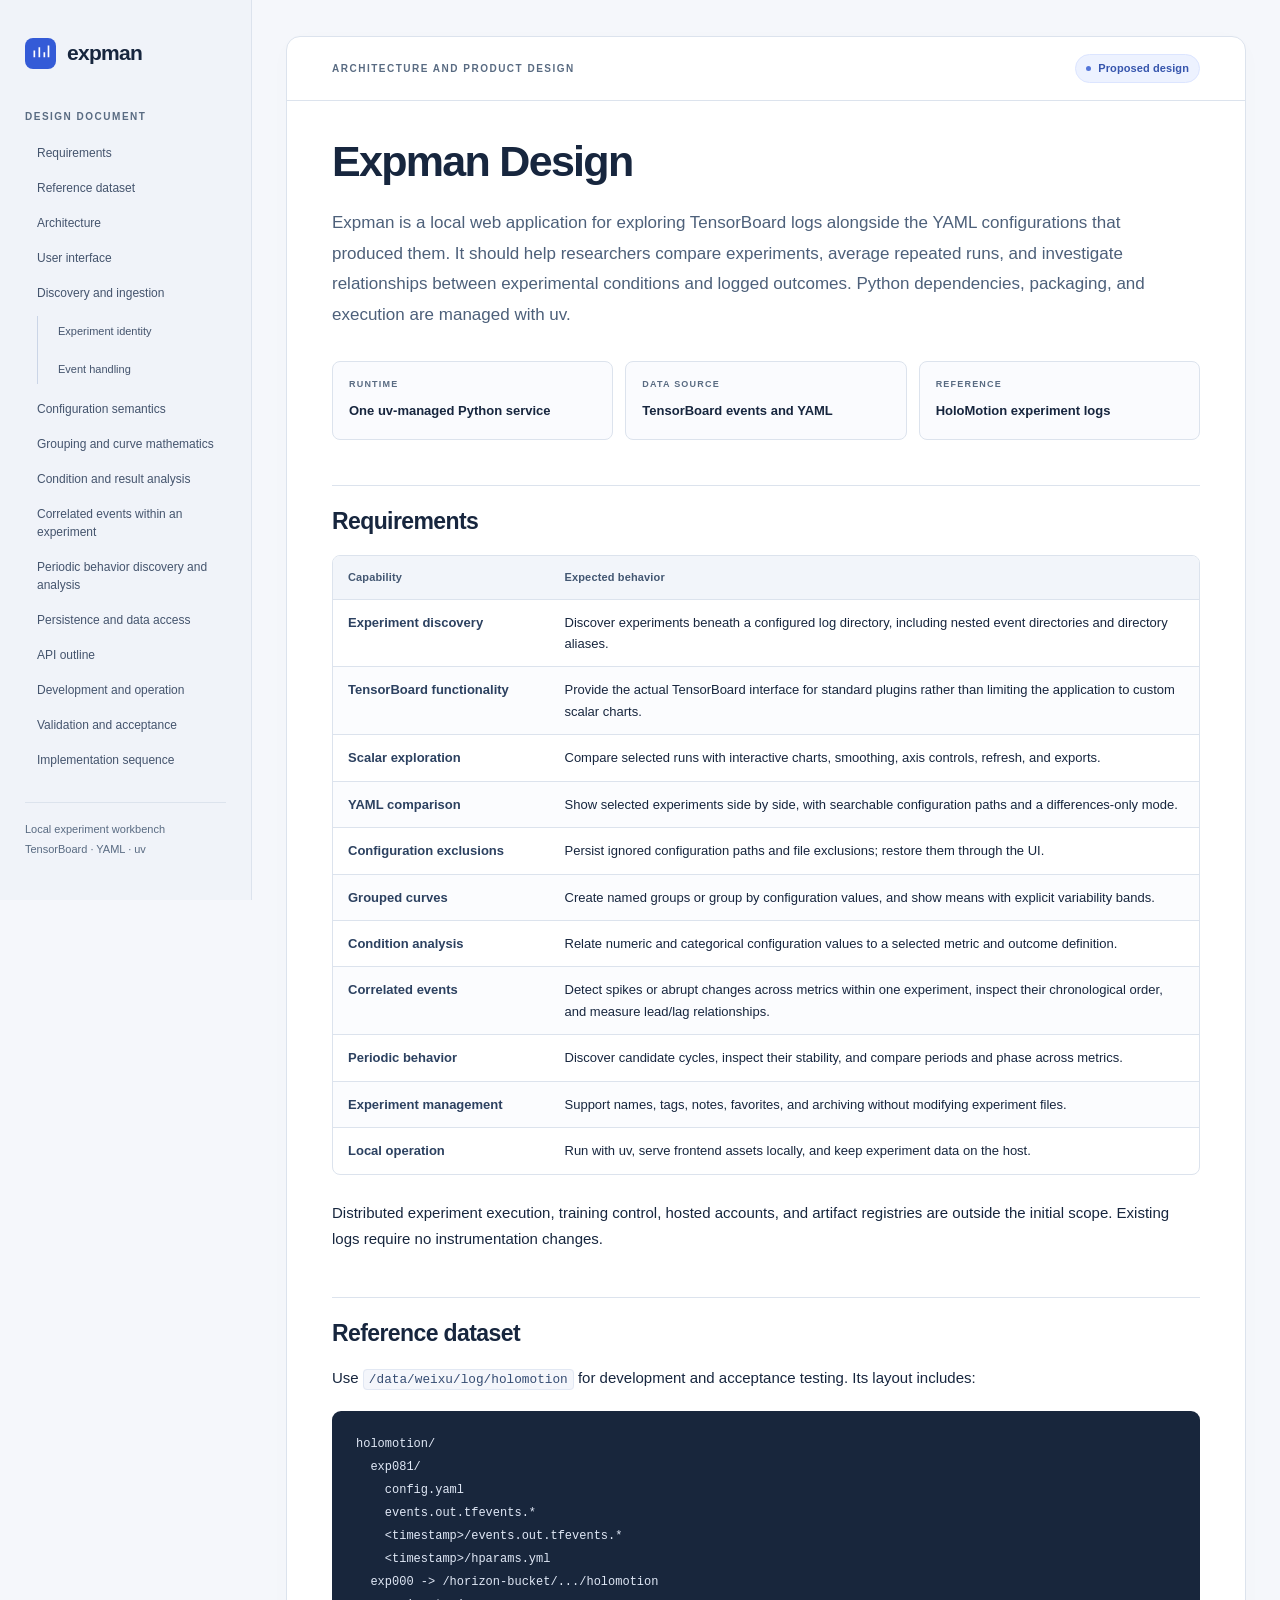
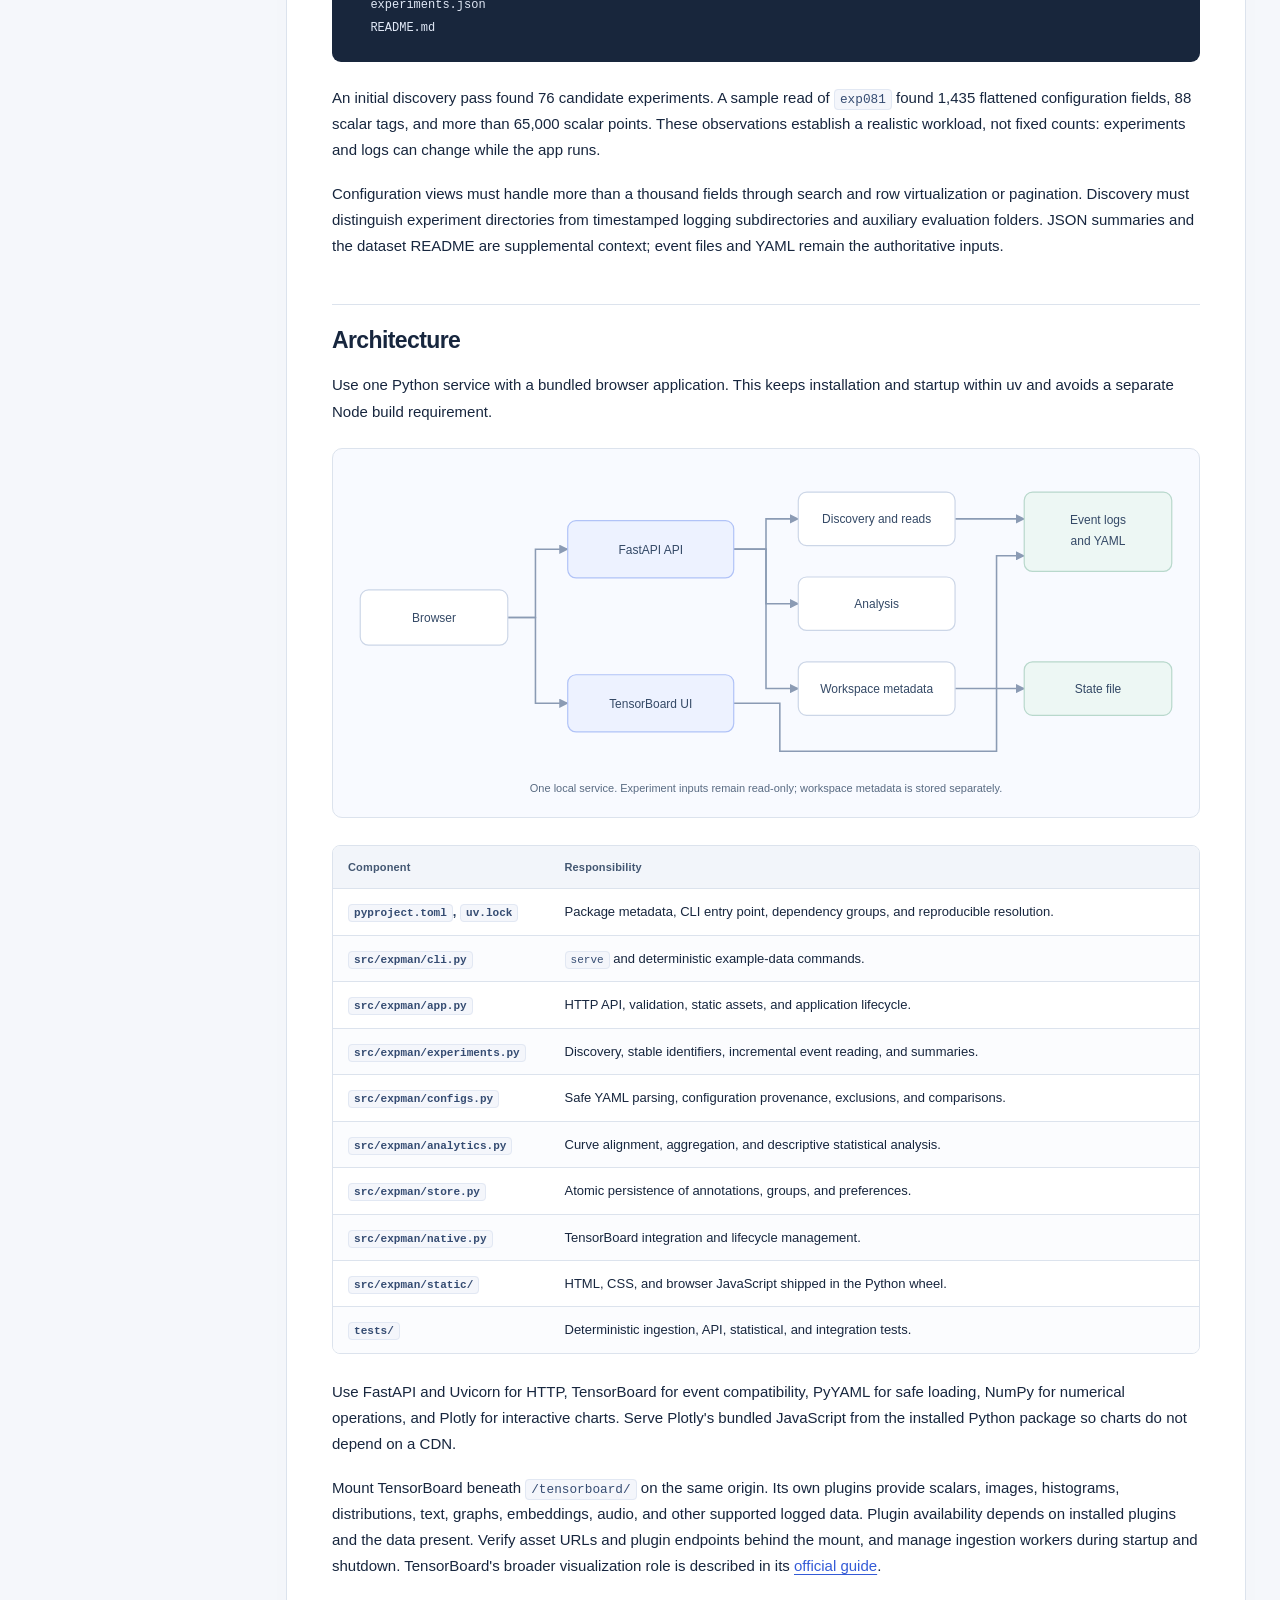
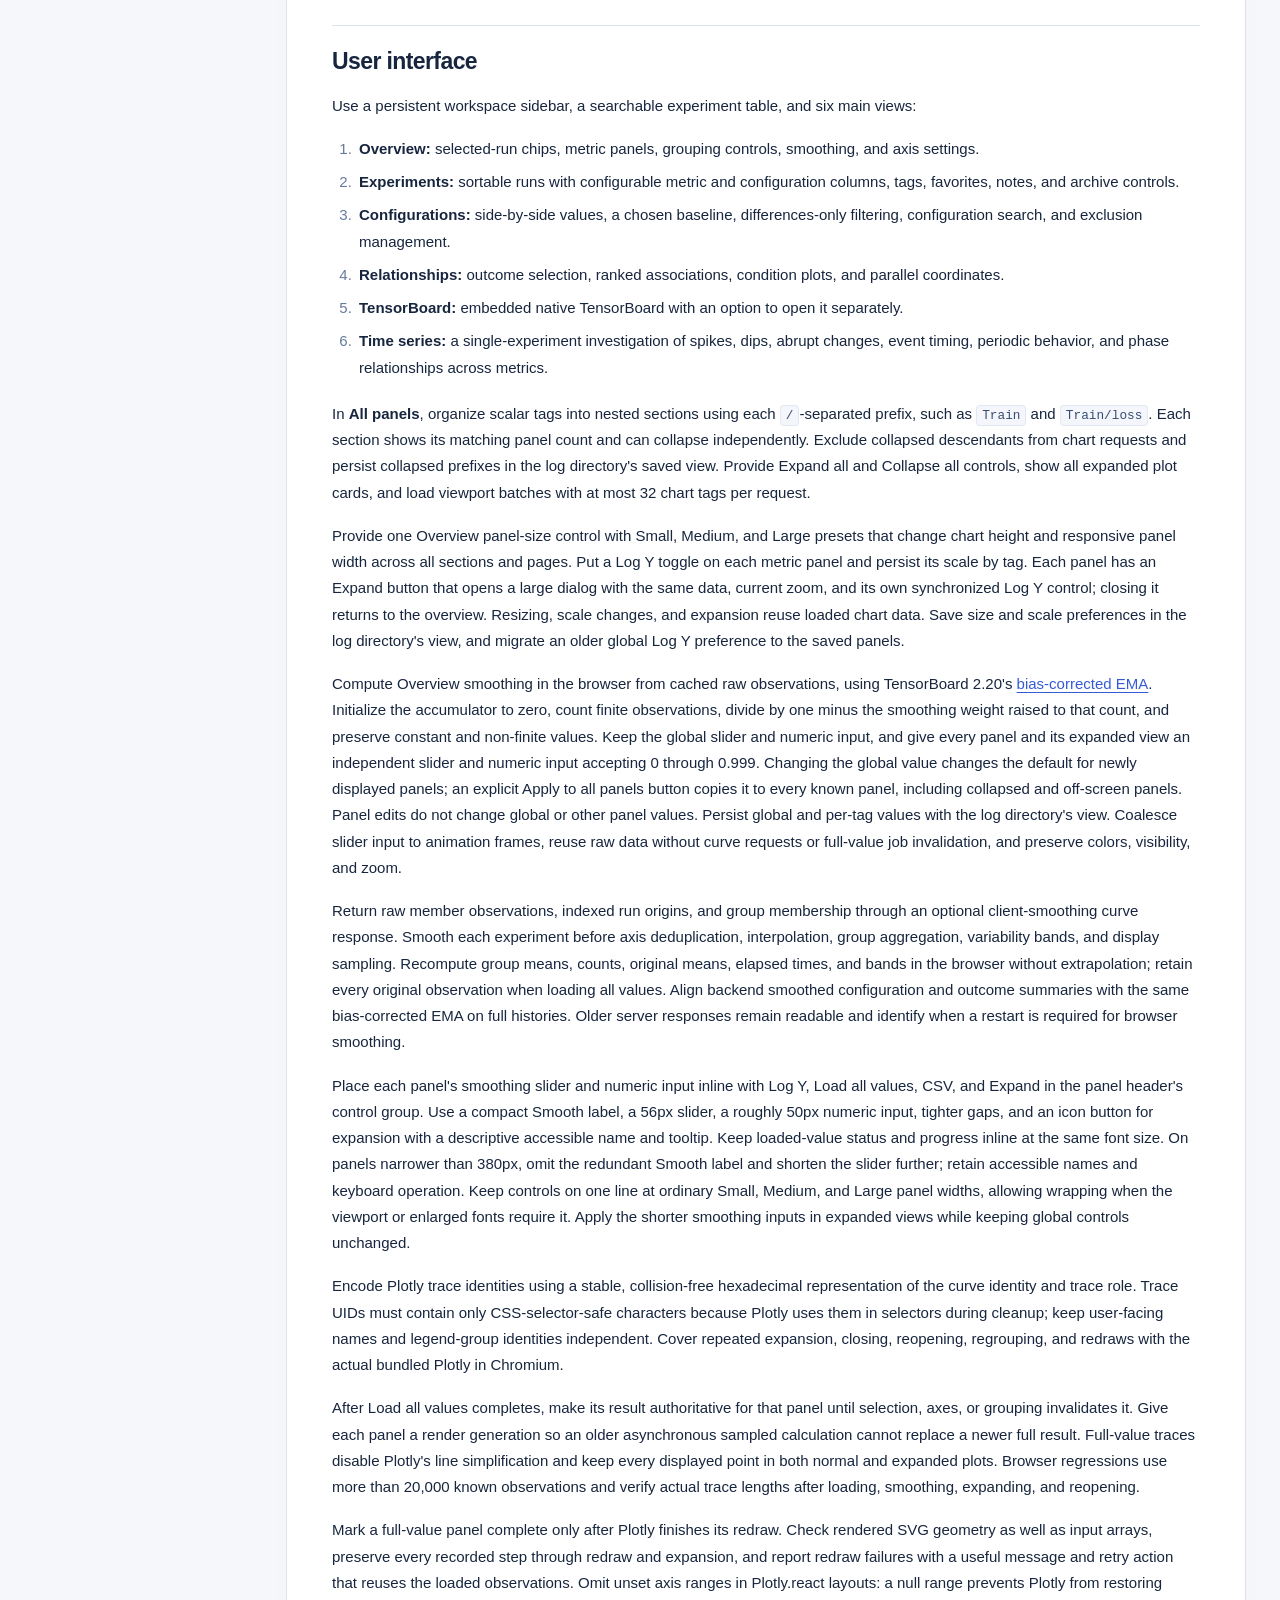
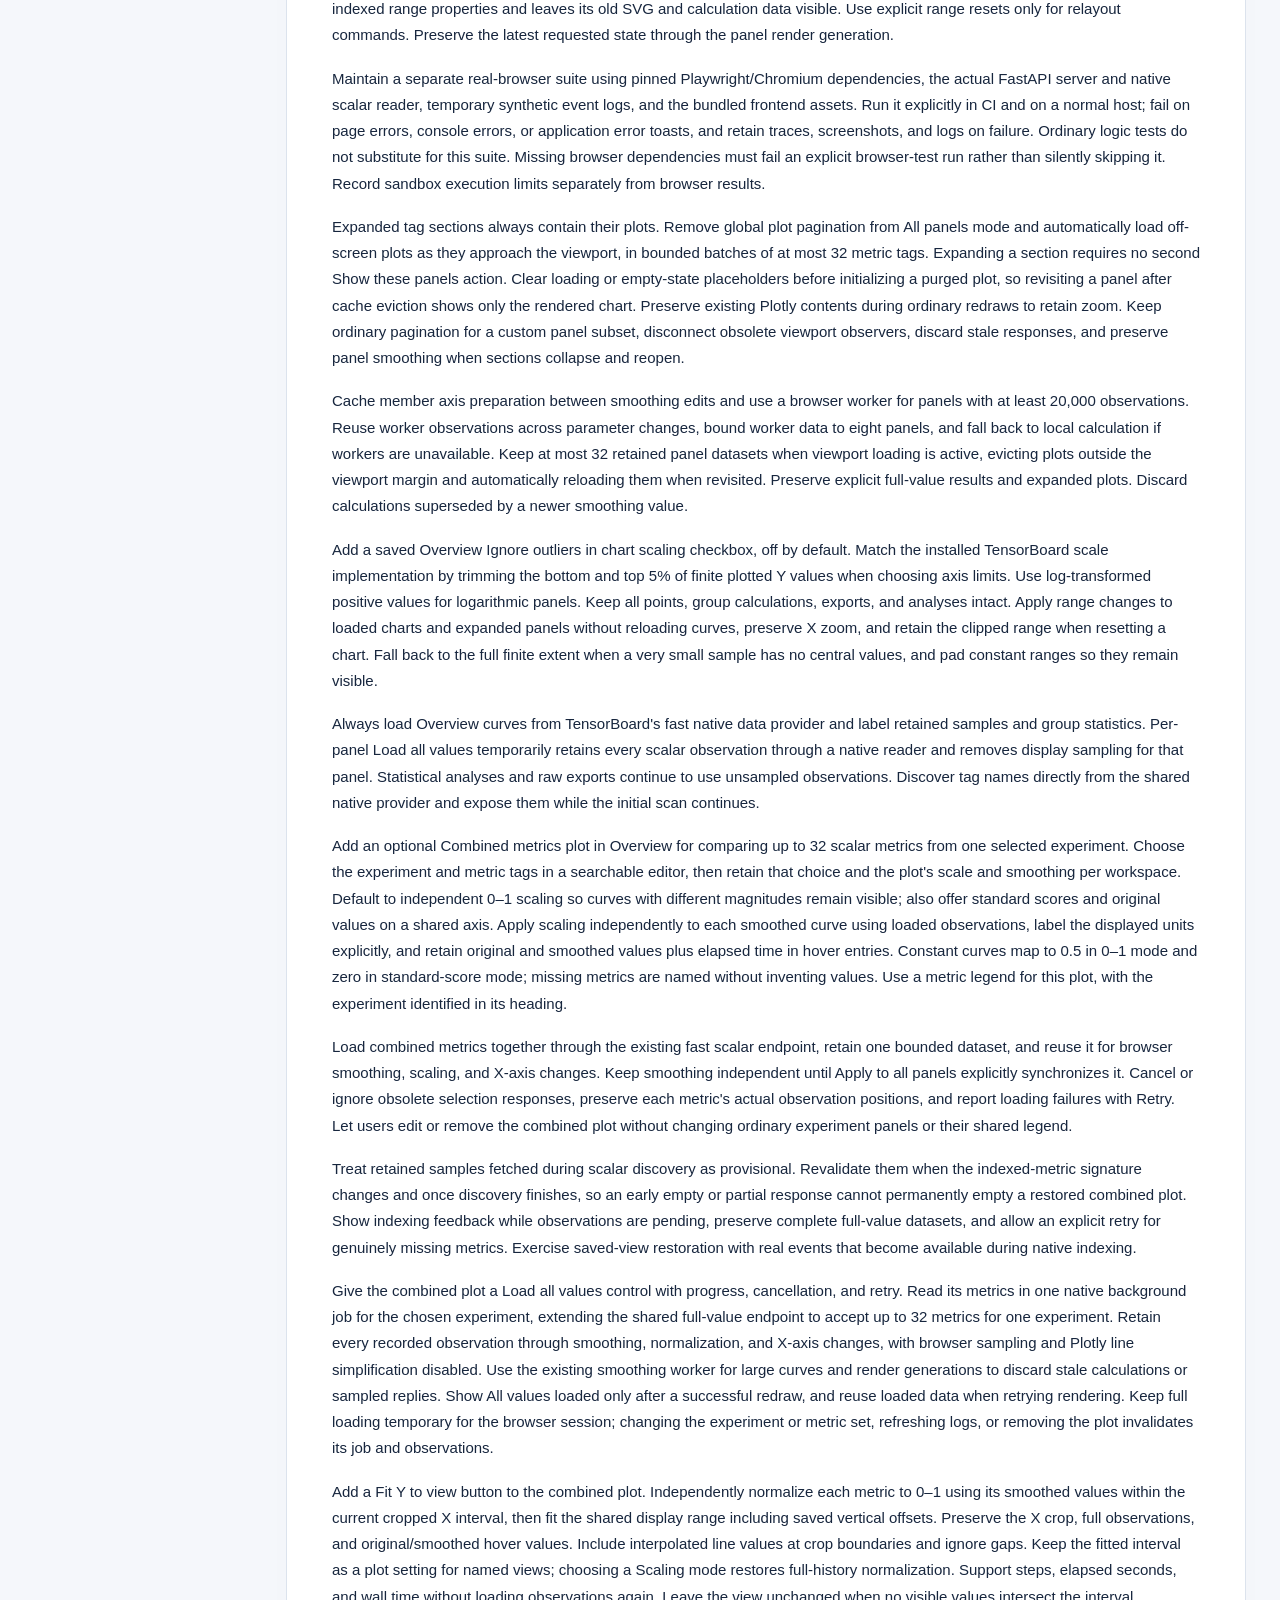
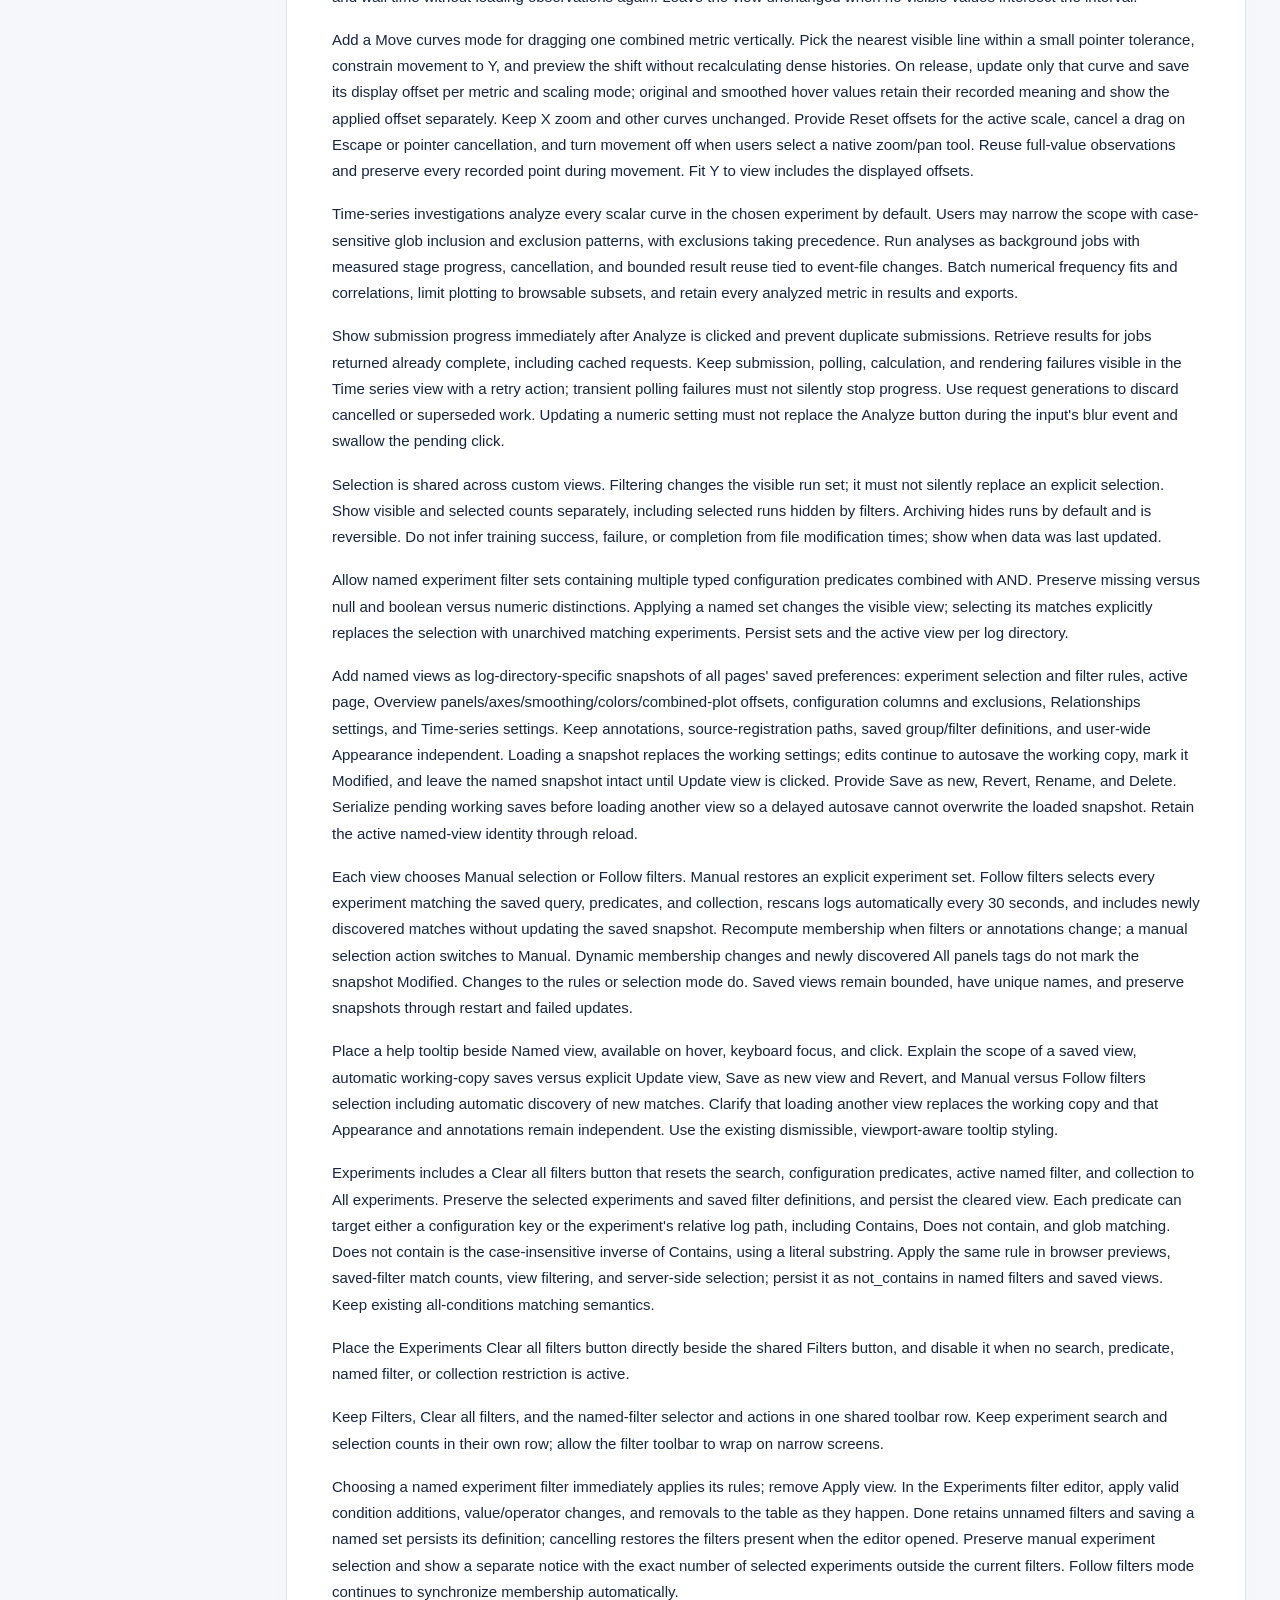
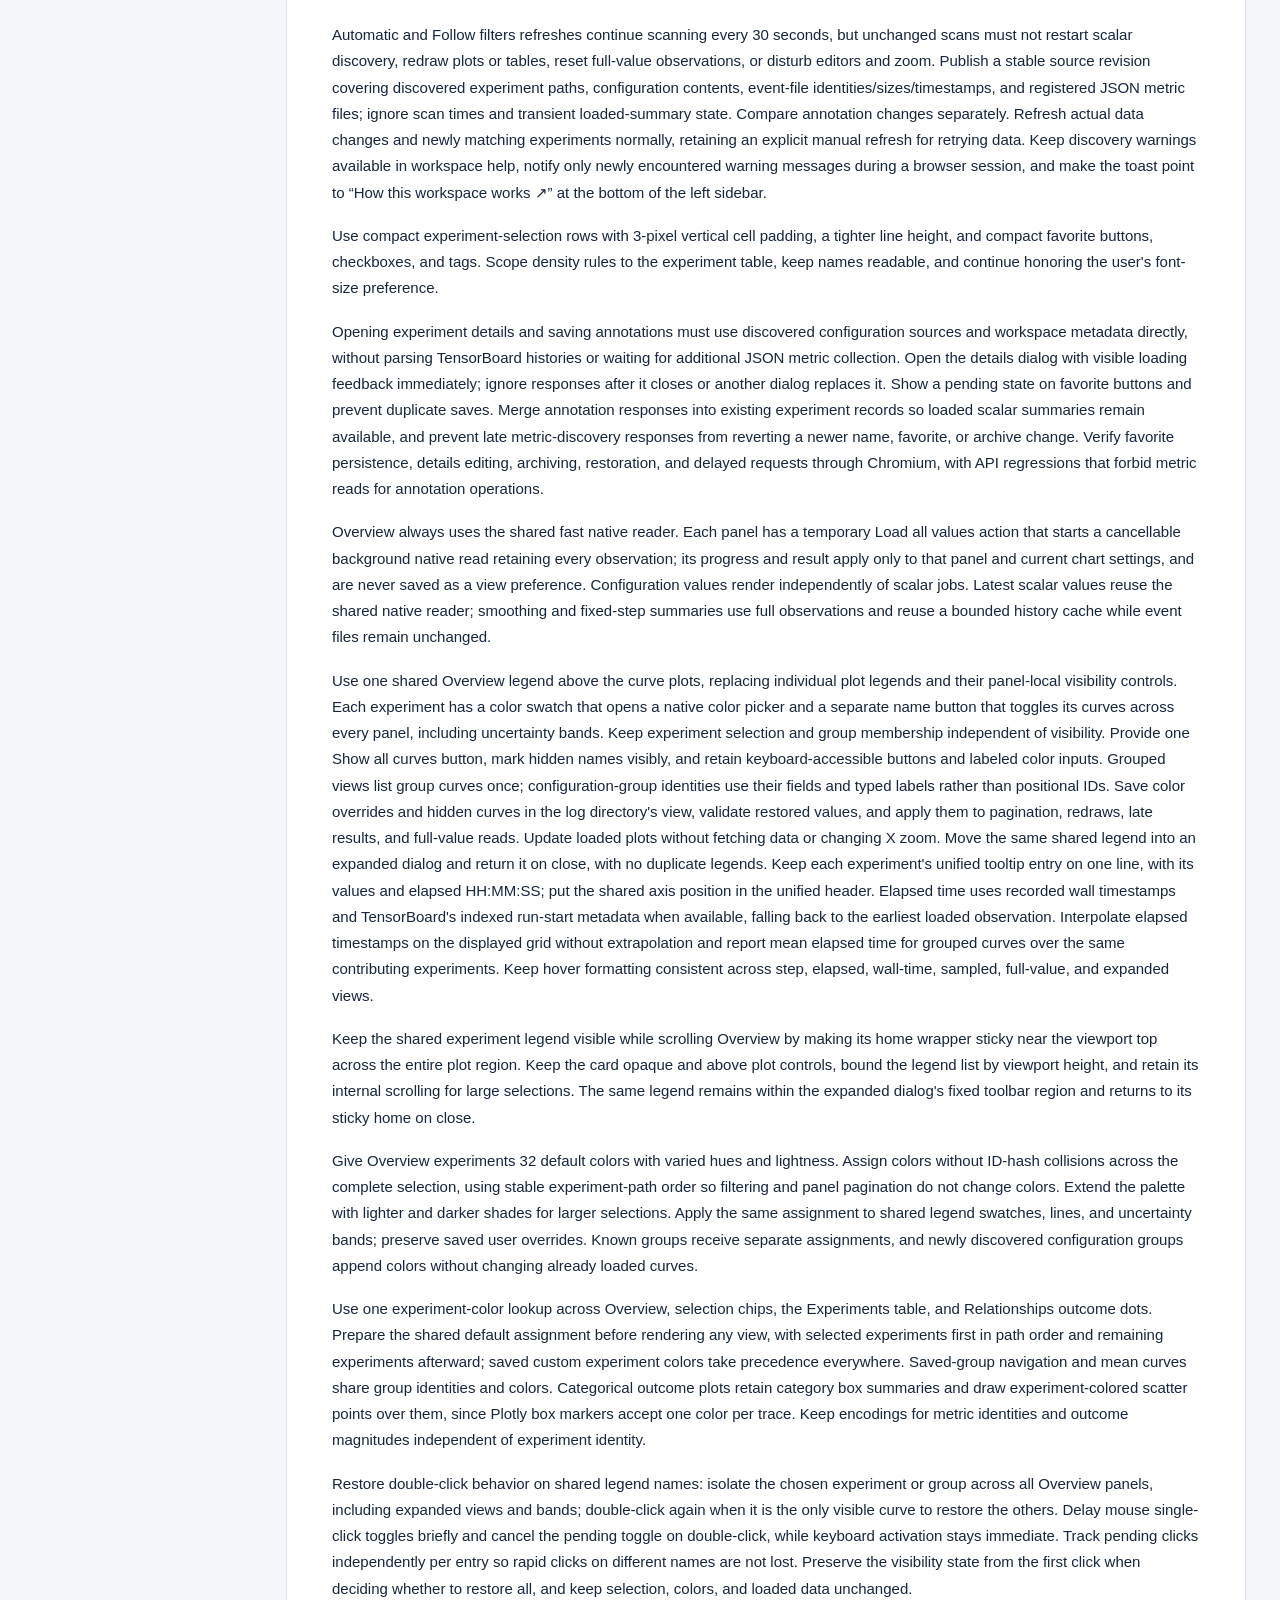
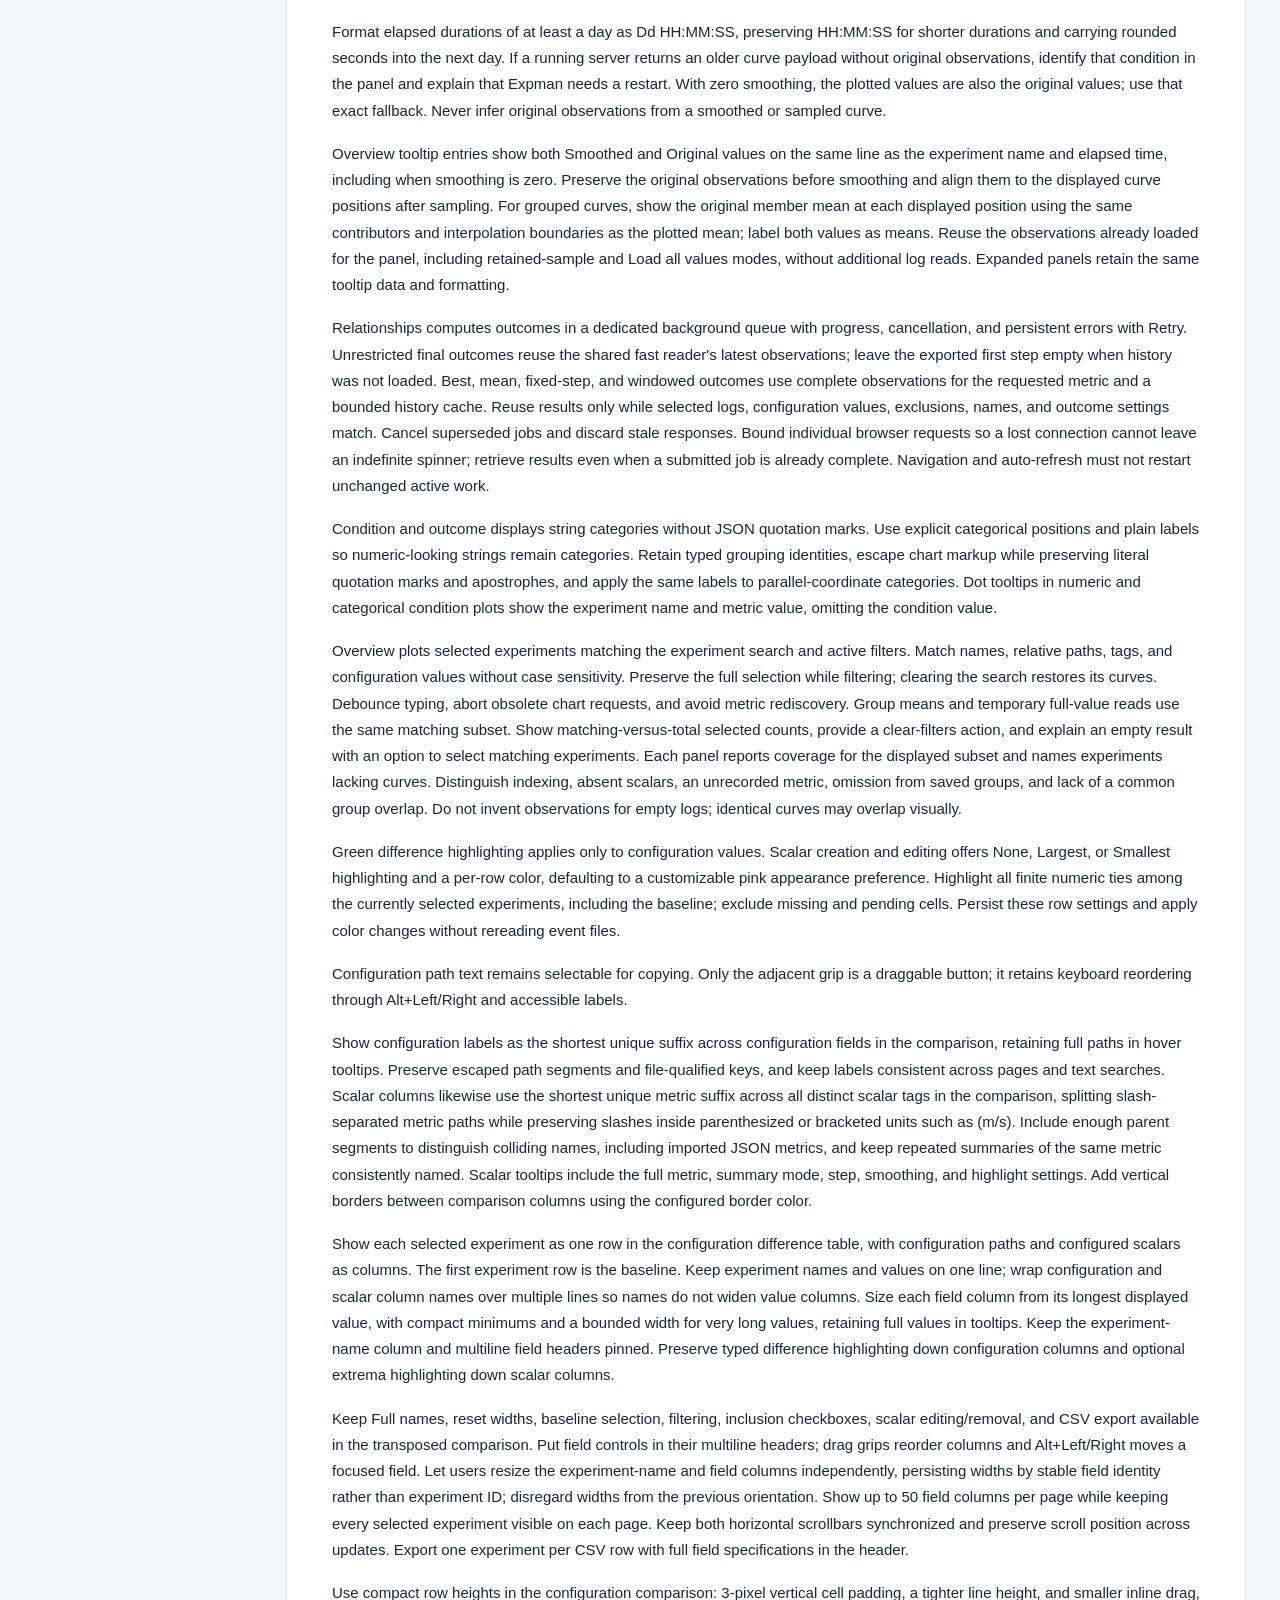
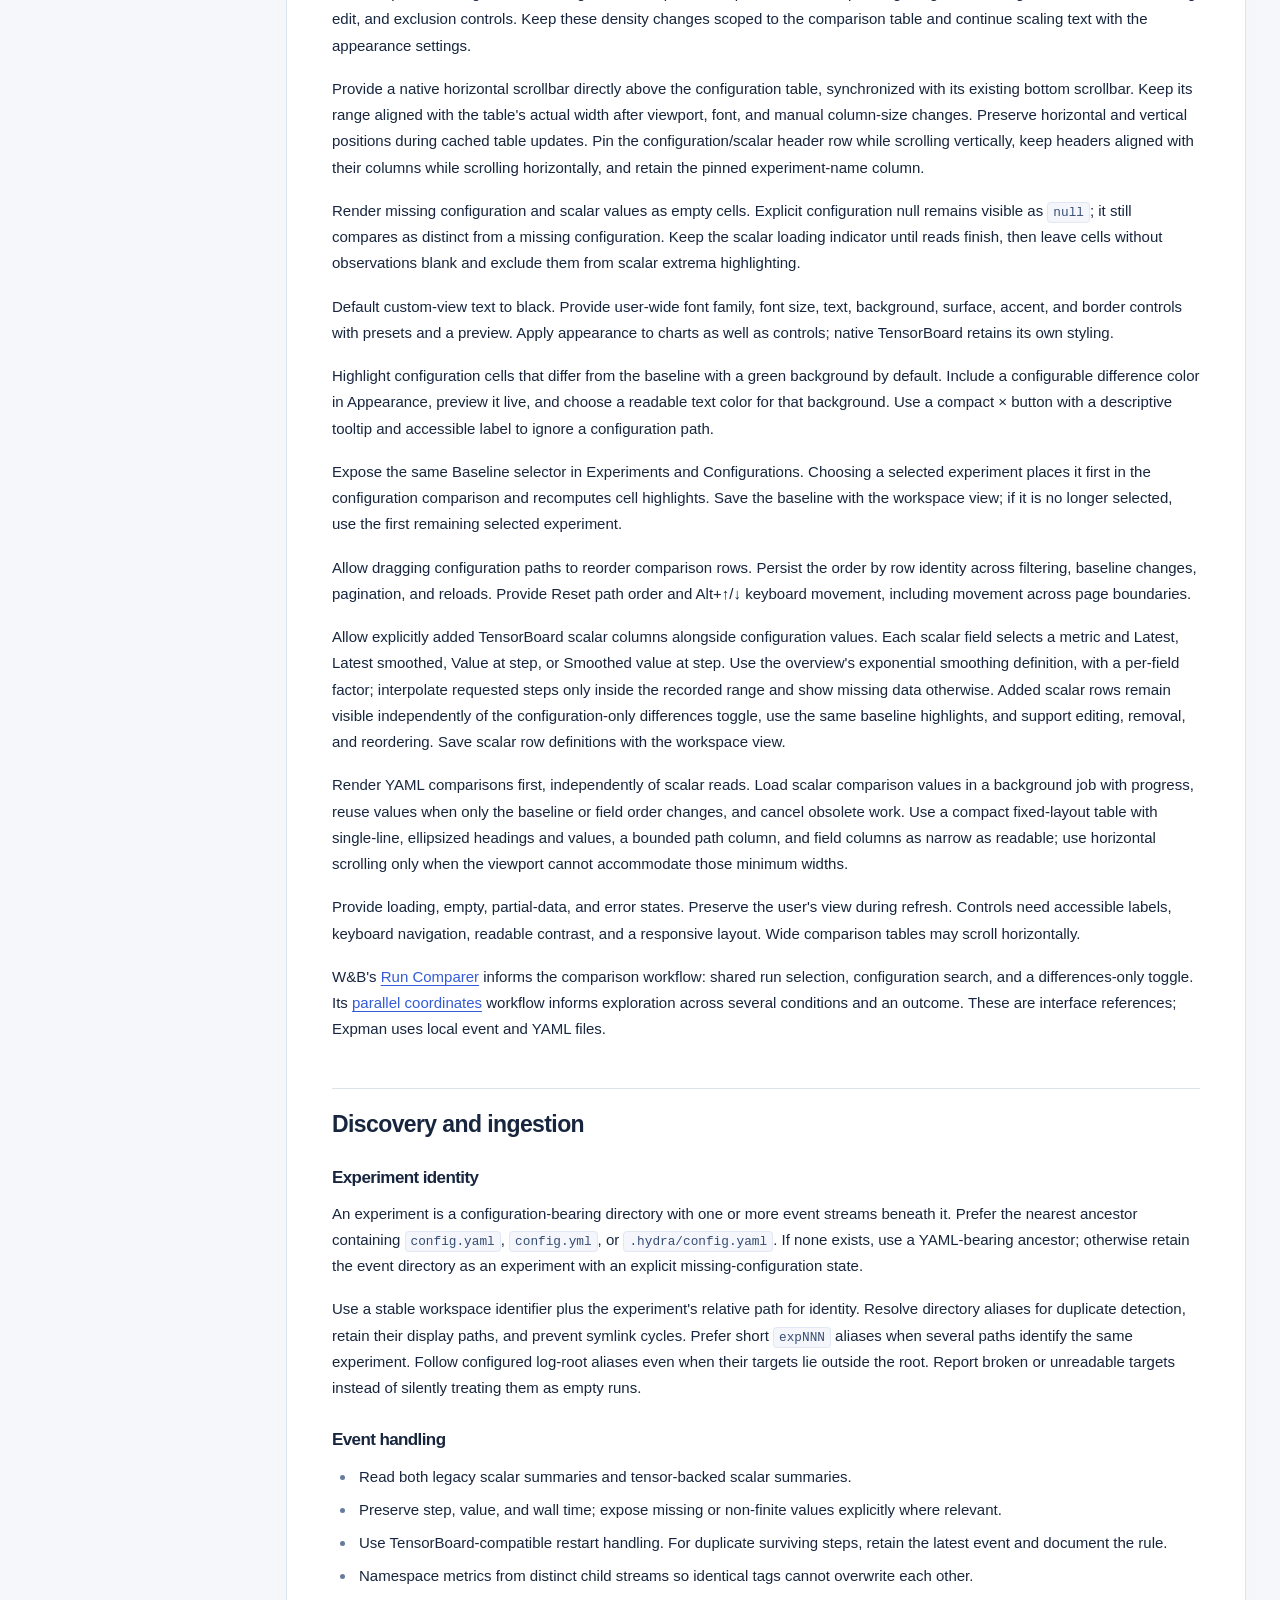
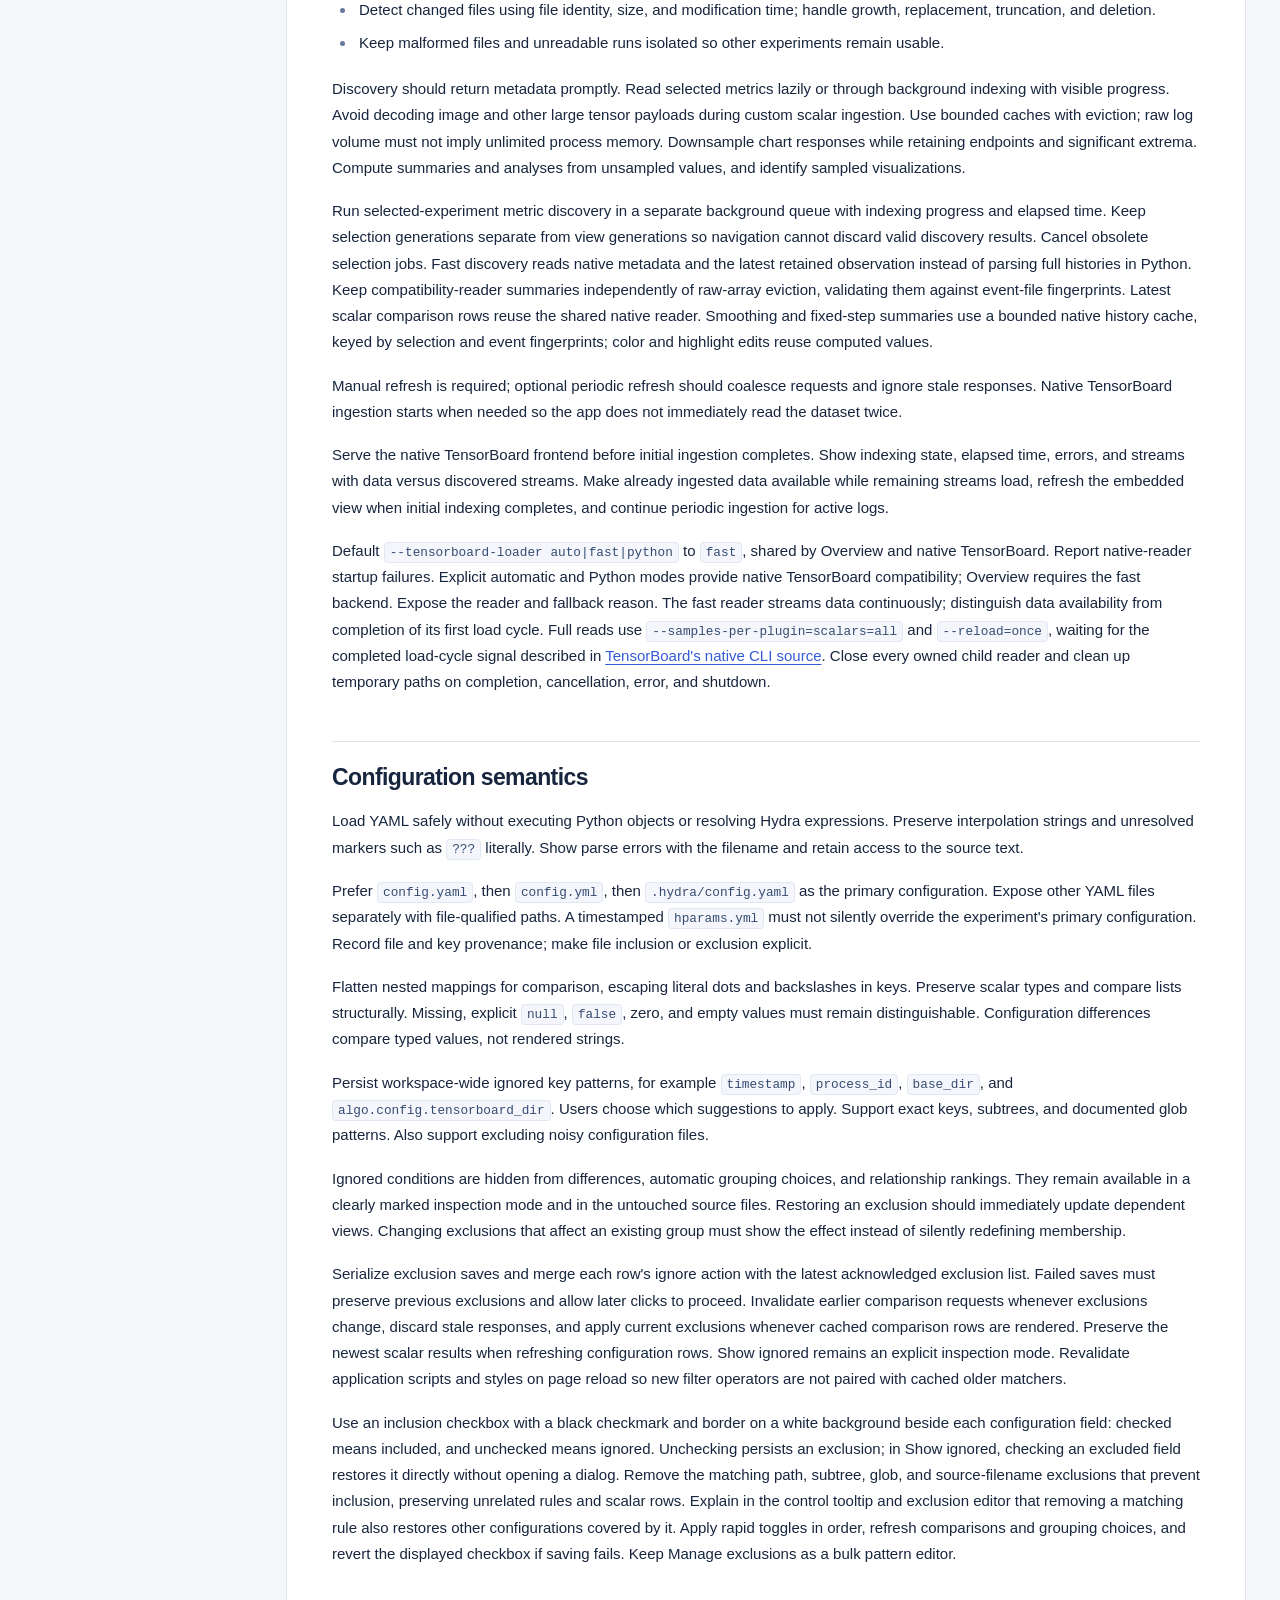
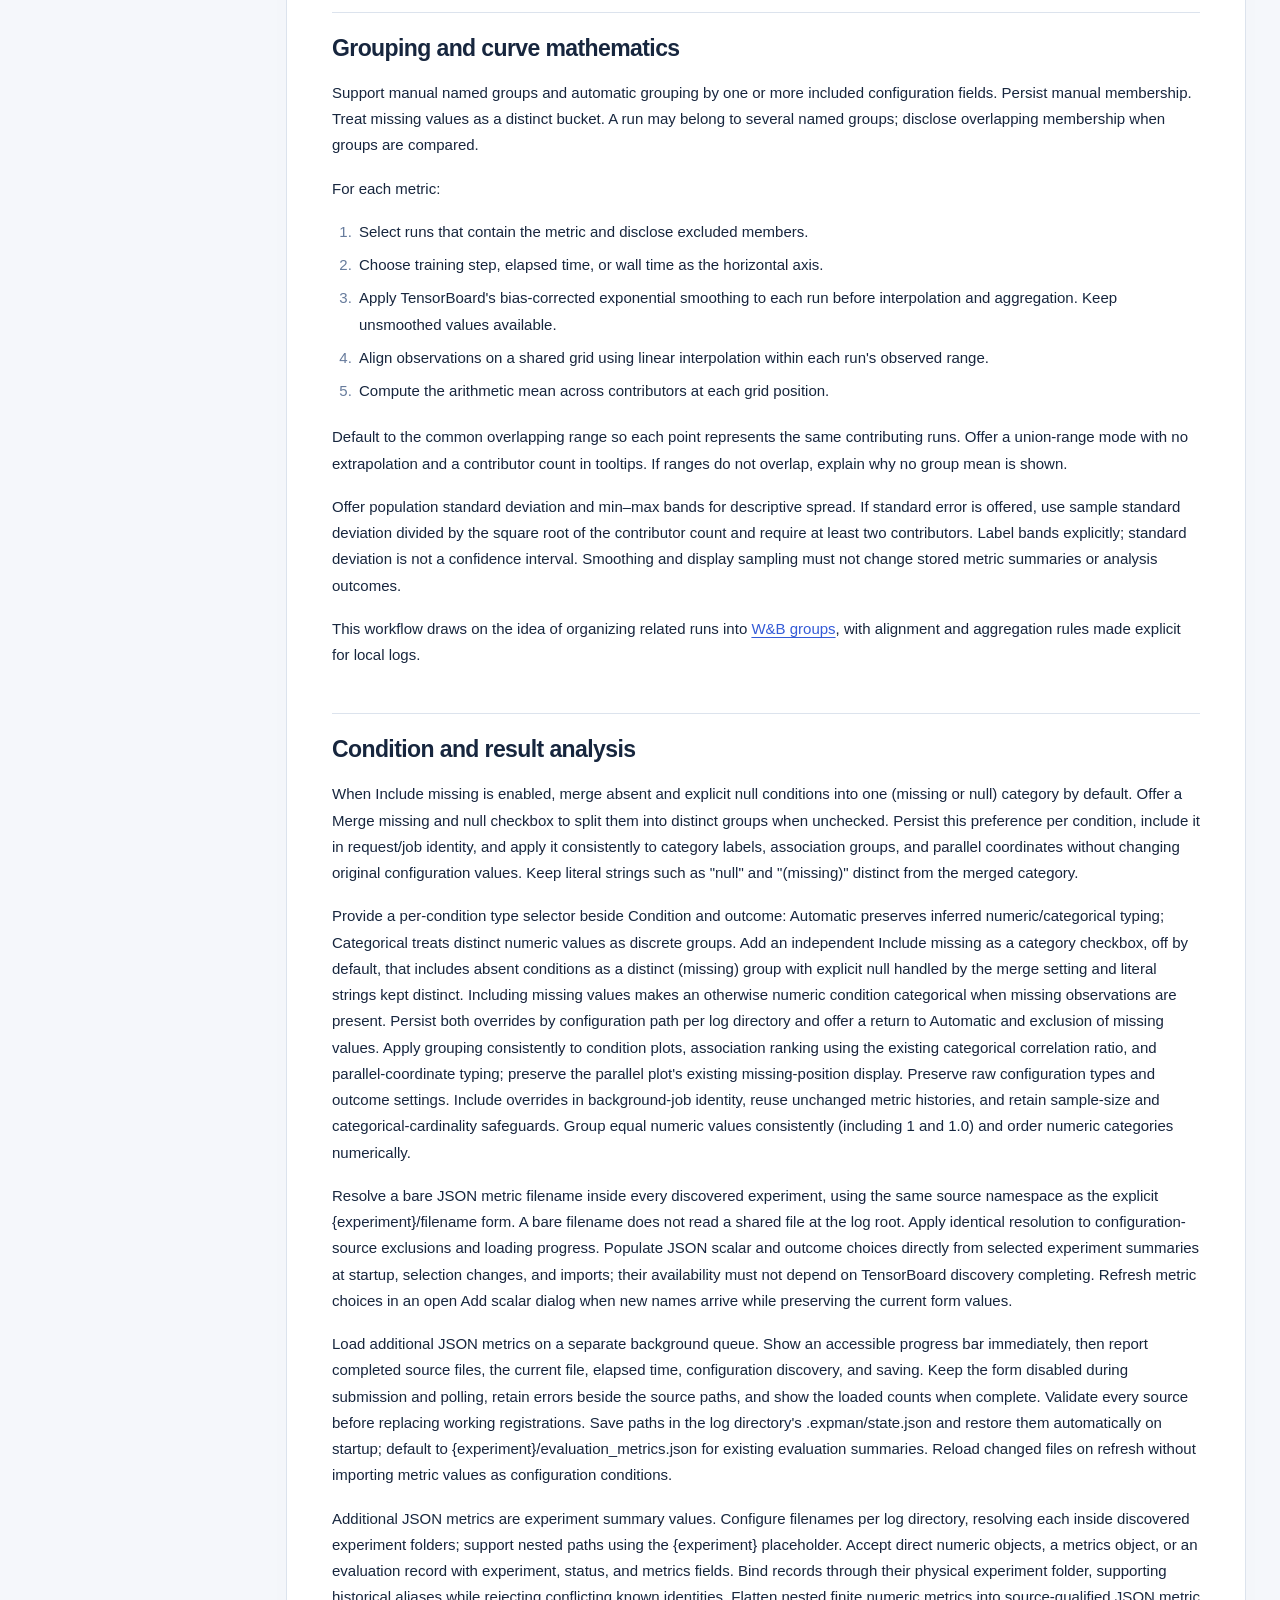
==== commit 2ad6eee4: "Add named views and combined metric exploration - Persist workspace-wide named views with explicit s" ====
--- a/docs/design.html
+++ b/docs/design.html
@@ -284,14 +284,26 @@
 <p>Cache member axis preparation between smoothing edits and use a browser worker for panels with at least 20,000 observations. Reuse worker observations across parameter changes, bound worker data to eight panels, and fall back to local calculation if workers are unavailable. Keep at most 32 retained panel datasets when viewport loading is active, evicting plots outside the viewport margin and automatically reloading them when revisited. Preserve explicit full-value results and expanded plots. Discard calculations superseded by a newer smoothing value.</p>
 <p>Add a saved Overview Ignore outliers in chart scaling checkbox, off by default. Match the installed TensorBoard scale implementation by trimming the bottom and top 5% of finite plotted Y values when choosing axis limits. Use log-transformed positive values for logarithmic panels. Keep all points, group calculations, exports, and analyses intact. Apply range changes to loaded charts and expanded panels without reloading curves, preserve X zoom, and retain the clipped range when resetting a chart. Fall back to the full finite extent when a very small sample has no central values, and pad constant ranges so they remain visible.</p>
 <p>Always load Overview curves from TensorBoard's fast native data provider and label retained samples and group statistics. Per-panel Load all values temporarily retains every scalar observation through a native reader and removes display sampling for that panel. Statistical analyses and raw exports continue to use unsampled observations. Discover tag names directly from the shared native provider and expose them while the initial scan continues.</p>
+<p>Add an optional Combined metrics plot in Overview for comparing up to 32 scalar metrics from one selected experiment. Choose the experiment and metric tags in a searchable editor, then retain that choice and the plot's scale and smoothing per workspace. Default to independent 0–1 scaling so curves with different magnitudes remain visible; also offer standard scores and original values on a shared axis. Apply scaling independently to each smoothed curve using loaded observations, label the displayed units explicitly, and retain original and smoothed values plus elapsed time in hover entries. Constant curves map to 0.5 in 0–1 mode and zero in standard-score mode; missing metrics are named without inventing values. Use a metric legend for this plot, with the experiment identified in its heading.</p>
+<p>Load combined metrics together through the existing fast scalar endpoint, retain one bounded dataset, and reuse it for browser smoothing, scaling, and X-axis changes. Keep smoothing independent until Apply to all panels explicitly synchronizes it. Cancel or ignore obsolete selection responses, preserve each metric's actual observation positions, and report loading failures with Retry. Let users edit or remove the combined plot without changing ordinary experiment panels or their shared legend.</p>
+<p>Treat retained samples fetched during scalar discovery as provisional. Revalidate them when the indexed-metric signature changes and once discovery finishes, so an early empty or partial response cannot permanently empty a restored combined plot. Show indexing feedback while observations are pending, preserve complete full-value datasets, and allow an explicit retry for genuinely missing metrics. Exercise saved-view restoration with real events that become available during native indexing.</p>
+<p>Give the combined plot a Load all values control with progress, cancellation, and retry. Read its metrics in one native background job for the chosen experiment, extending the shared full-value endpoint to accept up to 32 metrics for one experiment. Retain every recorded observation through smoothing, normalization, and X-axis changes, with browser sampling and Plotly line simplification disabled. Use the existing smoothing worker for large curves and render generations to discard stale calculations or sampled replies. Show All values loaded only after a successful redraw, and reuse loaded data when retrying rendering. Keep full loading temporary for the browser session; changing the experiment or metric set, refreshing logs, or removing the plot invalidates its job and observations.</p>
+<p>Add a Fit Y to view button to the combined plot. Independently normalize each metric to 0–1 using its smoothed values within the current cropped X interval, then fit the shared display range including saved vertical offsets. Preserve the X crop, full observations, and original/smoothed hover values. Include interpolated line values at crop boundaries and ignore gaps. Keep the fitted interval as a plot setting for named views; choosing a Scaling mode restores full-history normalization. Support steps, elapsed seconds, and wall time without loading observations again. Leave the view unchanged when no visible values intersect the interval.</p>
+<p>Add a Move curves mode for dragging one combined metric vertically. Pick the nearest visible line within a small pointer tolerance, constrain movement to Y, and preview the shift without recalculating dense histories. On release, update only that curve and save its display offset per metric and scaling mode; original and smoothed hover values retain their recorded meaning and show the applied offset separately. Keep X zoom and other curves unchanged. Provide Reset offsets for the active scale, cancel a drag on Escape or pointer cancellation, and turn movement off when users select a native zoom/pan tool. Reuse full-value observations and preserve every recorded point during movement. Fit Y to view includes the displayed offsets.</p>
 <p>Time-series investigations analyze every scalar curve in the chosen experiment by default. Users may narrow the scope with case-sensitive glob inclusion and exclusion patterns, with exclusions taking precedence. Run analyses as background jobs with measured stage progress, cancellation, and bounded result reuse tied to event-file changes. Batch numerical frequency fits and correlations, limit plotting to browsable subsets, and retain every analyzed metric in results and exports.</p>
 <p>Show submission progress immediately after Analyze is clicked and prevent duplicate submissions. Retrieve results for jobs returned already complete, including cached requests. Keep submission, polling, calculation, and rendering failures visible in the Time series view with a retry action; transient polling failures must not silently stop progress. Use request generations to discard cancelled or superseded work. Updating a numeric setting must not replace the Analyze button during the input's blur event and swallow the pending click.</p>
 <p>Selection is shared across custom views. Filtering changes the visible run set; it must not silently replace an explicit selection. Show visible and selected counts separately, including selected runs hidden by filters. Archiving hides runs by default and is reversible. Do not infer training success, failure, or completion from file modification times; show when data was last updated.</p>
 <p>Allow named experiment filter sets containing multiple typed configuration predicates combined with AND. Preserve missing versus null and boolean versus numeric distinctions. Applying a named set changes the visible view; selecting its matches explicitly replaces the selection with unarchived matching experiments. Persist sets and the active view per log directory.</p>
+<p>Add named views as log-directory-specific snapshots of all pages' saved preferences: experiment selection and filter rules, active page, Overview panels/axes/smoothing/colors/combined-plot offsets, configuration columns and exclusions, Relationships settings, and Time-series settings. Keep annotations, source-registration paths, saved group/filter definitions, and user-wide Appearance independent. Loading a snapshot replaces the working settings; edits continue to autosave the working copy, mark it Modified, and leave the named snapshot intact until Update view is clicked. Provide Save as new, Revert, Rename, and Delete. Serialize pending working saves before loading another view so a delayed autosave cannot overwrite the loaded snapshot. Retain the active named-view identity through reload.</p>
+<p>Each view chooses Manual selection or Follow filters. Manual restores an explicit experiment set. Follow filters selects every experiment matching the saved query, predicates, and collection, rescans logs automatically every 30 seconds, and includes newly discovered matches without updating the saved snapshot. Recompute membership when filters or annotations change; a manual selection action switches to Manual. Dynamic membership changes and newly discovered All panels tags do not mark the snapshot Modified. Changes to the rules or selection mode do. Saved views remain bounded, have unique names, and preserve snapshots through restart and failed updates.</p>
+<p>Place a help tooltip beside Named view, available on hover, keyboard focus, and click. Explain the scope of a saved view, automatic working-copy saves versus explicit Update view, Save as new view and Revert, and Manual versus Follow filters selection including automatic discovery of new matches. Clarify that loading another view replaces the working copy and that Appearance and annotations remain independent. Use the existing dismissible, viewport-aware tooltip styling.</p>
 <p>Experiments includes a Clear all filters button that resets the search, configuration predicates, active named filter, and collection to All experiments. Preserve the selected experiments and saved filter definitions, and persist the cleared view. Each predicate can target either a configuration key or the experiment's relative log path, including Contains, Does not contain, and glob matching. Does not contain is the case-insensitive inverse of Contains, using a literal substring. Apply the same rule in browser previews, saved-filter match counts, view filtering, and server-side selection; persist it as not_contains in named filters and saved views. Keep existing all-conditions matching semantics.</p>
 <p>Place the Experiments Clear all filters button directly beside the shared Filters button, and disable it when no search, predicate, named filter, or collection restriction is active.</p>
 <p>Keep Filters, Clear all filters, and the named-filter selector and actions in one shared toolbar row. Keep experiment search and selection counts in their own row; allow the filter toolbar to wrap on narrow screens.</p>
+<p>Choosing a named experiment filter immediately applies its rules; remove Apply view. In the Experiments filter editor, apply valid condition additions, value/operator changes, and removals to the table as they happen. Done retains unnamed filters and saving a named set persists its definition; cancelling restores the filters present when the editor opened. Preserve manual experiment selection and show a separate notice with the exact number of selected experiments outside the current filters. Follow filters mode continues to synchronize membership automatically.</p>
+<p>Automatic and Follow filters refreshes continue scanning every 30 seconds, but unchanged scans must not restart scalar discovery, redraw plots or tables, reset full-value observations, or disturb editors and zoom. Publish a stable source revision covering discovered experiment paths, configuration contents, event-file identities/sizes/timestamps, and registered JSON metric files; ignore scan times and transient loaded-summary state. Compare annotation changes separately. Refresh actual data changes and newly matching experiments normally, retaining an explicit manual refresh for retrying data. Keep discovery warnings available in workspace help, notify only newly encountered warning messages during a browser session, and make the toast point to “How this workspace works ↗” at the bottom of the left sidebar.</p>
 <p>Use compact experiment-selection rows with 3-pixel vertical cell padding, a tighter line height, and compact favorite buttons, checkboxes, and tags. Scope density rules to the experiment table, keep names readable, and continue honoring the user's font-size preference.</p>
+<p>Opening experiment details and saving annotations must use discovered configuration sources and workspace metadata directly, without parsing TensorBoard histories or waiting for additional JSON metric collection. Open the details dialog with visible loading feedback immediately; ignore responses after it closes or another dialog replaces it. Show a pending state on favorite buttons and prevent duplicate saves. Merge annotation responses into existing experiment records so loaded scalar summaries remain available, and prevent late metric-discovery responses from reverting a newer name, favorite, or archive change. Verify favorite persistence, details editing, archiving, restoration, and delayed requests through Chromium, with API regressions that forbid metric reads for annotation operations.</p>
 <p>Overview always uses the shared fast native reader. Each panel has a temporary Load all values action that starts a cancellable background native read retaining every observation; its progress and result apply only to that panel and current chart settings, and are never saved as a view preference. Configuration values render independently of scalar jobs. Latest scalar values reuse the shared native reader; smoothing and fixed-step summaries use full observations and reuse a bounded history cache while event files remain unchanged.</p>
 <p>Use one shared Overview legend above the curve plots, replacing individual plot legends and their panel-local visibility controls. Each experiment has a color swatch that opens a native color picker and a separate name button that toggles its curves across every panel, including uncertainty bands. Keep experiment selection and group membership independent of visibility. Provide one Show all curves button, mark hidden names visibly, and retain keyboard-accessible buttons and labeled color inputs. Grouped views list group curves once; configuration-group identities use their fields and typed labels rather than positional IDs. Save color overrides and hidden curves in the log directory's view, validate restored values, and apply them to pagination, redraws, late results, and full-value reads. Update loaded plots without fetching data or changing X zoom. Move the same shared legend into an expanded dialog and return it on close, with no duplicate legends. Keep each experiment's unified tooltip entry on one line, with its values and elapsed HH:MM:SS; put the shared axis position in the unified header. Elapsed time uses recorded wall timestamps and TensorBoard's indexed run-start metadata when available, falling back to the earliest loaded observation. Interpolate elapsed timestamps on the displayed grid without extrapolation and report mean elapsed time for grouped curves over the same contributing experiments. Keep hover formatting consistent across step, elapsed, wall-time, sampled, full-value, and expanded views.</p>
 <p>Keep the shared experiment legend visible while scrolling Overview by making its home wrapper sticky near the viewport top across the entire plot region. Keep the card opaque and above plot controls, bound the legend list by viewport height, and retain its internal scrolling for large selections. The same legend remains within the expanded dialog's fixed toolbar region and returns to its sticky home on close.</p>
@@ -388,6 +400,7 @@
 <p>Classify curves containing only exact 0/1 observations as binary before differencing. Give them an independent context window of 1,001 observations by default, configurable from 31 to 100,001 and saved with the analysis settings. Estimate the local probability of 1 from actual neighboring observations, excluding the observation being tested: <code>p = (neighboring ones + 0.5) / (neighbor count + 1)</code>. Score the observation as <code>(value − p) / sqrt(p × (1 − p))</code>. This smoothed Bernoulli score stays finite for constant or rare states and requires no artificial MAD floor. Use cumulative sums for linear-time context computation and clip windows at the available history, without duplicating boundary values. Change mode considers actual transitions and preserves the existing logging-gap guard. Continuous-valued curves retain their median/MAD score and window. Expose each score's method and context in results, tooltips, and exports; label the mixed column Event score and apply the requested threshold to its absolute value. Use the same binary context for repeated-event intervals in periodicity analysis.</p>
 <p>For continuous curves, compute rolling medians and MAD scales from the available observations at the start and end of the log. Do not repeat the first or last value to manufacture a full window. Interior windows retain the existing median/MAD calculations; genuine boundary outliers remain eligible for detection.</p>
 <p>Use two complementary timing analyses:</p>
+<p>Add a small help control beside Event delays and Lagged correlation. Show explanatory tooltips on pointer hover, keyboard focus, or touch activation, with Escape dismissal and colors inherited from Appearance. Identify the actual reference metric in both explanations. Explain event matching counts, signed delays, axis units, tolerance and one-to-one nearest matching; explain lagged correlation's first differences, correlation sign, lag direction, strongest absolute correlation, grid resolution, observation-pair counts, and the limit on causal interpretation. Keep the overlays readable within narrow viewports and free of card clipping.</p>
 <ul>
 <li><strong>Event matching:</strong> match events across a chosen reference metric and another metric within a configurable tolerance, without reusing an event in the same pair. Report individual signed delays, matched counts, unmatched counts, and delay distributions. Positive delay means the other metric's event follows the reference event. A configurable matching rule must not silently pair distant or ambiguous events.</li>
 <li><strong>Lagged correlation:</strong> resample only the common observed range onto a uniform grid and compare correlation over a bounded lag window. Offer first differences to reduce shared-trend effects. Show the correlation-versus-lag curve, zero-lag correlation, strongest observed lag, overlap count, and grid resolution. Positive lag means the other metric follows the reference metric. Do not extrapolate beyond observed data or present interpolated timing precision as measured precision.</li>
@@ -543,8 +556,15 @@
 </table></div>
 <p>Record real-data load time, response sizes, and peak memory before selecting default cache and sampling limits. Keep responsiveness checks separate from numerical correctness checks. The app is complete only when the browser workflows and native TensorBoard integration work against real logs, not solely when API fixtures pass.</p>
 <h3 id="verification-status">Verification status · 2026-11-13</h3>
+<p>Chromium verifies per-curve 0–1 fitting within cropped step, elapsed, and wall-time intervals, including browser-local wall-time conversion, preserved X zoom, and hidden-curve visibility. Real pointer drags move one curve vertically, preserve other curves and original/smoothed hover data, cancel with Escape, retain full-resolution vertices, persist offsets, and reset correctly. Named-view checks cover explicit snapshot updates, revert with pending autosaves, page-specific settings, rename/delete, persistence, and automatic inclusion of a newly created experiment after the browser's 30-second refresh timer. Dynamic membership leaves the named view Saved; manual views retain their fixed selection.</p>
+<p>The combined full-value Chromium regression loads 20,050 dense observations and 10,025 observations at every other step in one request. It verifies progress and cancellation, rejects a delayed sampled response, and checks actual Plotly input arrays, calculation coordinates, disabled line simplification, and SVG vertices for both metrics after scaling, worker smoothing, axis changes, and navigation. Reloading restores fast loading. Backend checks verify that multiple metrics use one reader lifecycle and retain their distinct recorded step positions.</p>
+<p>Combined-metric checks cover independent 0–1 and standard-score scaling, negative and constant values, missing observations, large-offset numerical stability, and bounded saved preferences. Chromium overlays three differently scaled metrics from one experiment, verifies original and smoothed hover data, changes scale and smoothing without scalar requests, applies global smoothing, reloads saved settings, switches experiments, and removes the plot. Responsive checks wait for Plotly to resize at a 375px viewport. Both timing help tooltips show the returned reference metric, open on hover/focus/click, dismiss with Escape, and remain within viewport bounds; only one is shown at a time, and help opens above its title when needed.</p>
+<p>A saved combined plot could retain an empty response obtained before native indexing found observations. Its Chromium regression starts with empty event streams, writes real observations during discovery, and verifies that both restored curves appear automatically with all 21 steps, then survive reload. A read-only replay of the HoloMotion workspace, using copied state, restored four saved metrics with 1,000 retained observations each on initial load and reload.</p>
+<p>Chromium checks named-filter selection without Apply view, live condition additions, value/operator changes and removals, exact counts of manually selected experiments outside the filters, Cancel restoration, named-definition updates, Follow filters membership, and persisted unnamed filters. Named-view help opens on hover, keyboard focus, and click, dismisses with Escape, and explains explicit snapshot updates and automatic filter selection.</p>
+<p>The refresh regression uses nine real broken symlinks: an initial scan announces their warnings with the exact help-button location, identical scans remain quiet, and a tenth warning is announced without replacing the chart. Plotly element/data identity, zoom, and full-value loading survive unchanged scans. An open help dialog postpones background updates; after closing it, a new experiment is discovered and selected through Follow filters. API checks verify stable revisions across scans and metadata loading, with invalidation for configuration edits, additional event streams whose timestamps do not increase the run's maximum timestamp, and registered JSON metric changes.</p>
+<p>Chromium reproduced a favorite being saved and then visually reverted by a delayed metric-discovery response. Discovery now preserves annotations; annotation saves preserve loaded TensorBoard and JSON summaries. Experiment details and annotation endpoints no longer load scalar histories or collect JSON metrics, enforced by an API regression that rejects either operation. Three additional Chromium workflows cover editing and persistence, archiving and restoration, visible pending feedback, navigation during a favorite save, closing details during loading, and stale discovery results after a rename and favorite change. A separate browser check against HoloMotion's 77 discovered experiments opened exp068 and toggled its favorite using copied temporary workspace state, with history loading explicitly forbidden.</p>
 <p>Compact panel controls were inspected in Chromium at panel widths of 320, 483, 643, and 1,304px. All controls remain on one line without overflow, including loading progress and the completed full-value label at the 320px minimum. The numeric field displays 0.999 in its 50px width, and expanded views use the same shorter smoothing inputs. Small panels use a 40px slider; wider and expanded panels use 56px. Keyboard-accessible names and the expansion tooltip remain available.</p>
-<p>The complete suite now passes 171 tests with no skips, including six real Chromium workflows and native TensorBoard binary/RPC integration. Playwright 1.65.1, pytest-playwright 0.10.0, and Chromium 158 were downloaded through individually approved execution outside the ordinary sandbox. The ordinary sandbox still denies sockets. The browser suite in <code>tests/ui/</code> exercises the real local server, native scalar reader, and bundled Plotly using isolated synthetic logs and state. Scenarios cover repeated expansion and grouping, smoothing without curve requests, shared legend isolation and saved colors, off-screen section loading, Experiments/Configurations/Relationships/Time-series navigation, categorical condition labels, and 20,050 full-value observations. Browser errors, console errors, failed HTTP responses, and application error toasts fail tests; failures retain traces and screenshots. GitHub Actions is configured to run the complete backend and browser suite, and README.md records the commands and temporary cache paths used here.</p>
+<p>The complete suite now passes 188 tests with no skips, including sixteen real Chromium workflows and native TensorBoard binary/RPC integration. Playwright 1.65.1, pytest-playwright 0.10.0, and Chromium 158 were downloaded through individually approved execution outside the ordinary sandbox. The ordinary sandbox still denies sockets. The browser suite in <code>tests/ui/</code> exercises the real local server, native scalar reader, and bundled Plotly using isolated synthetic logs and state. Scenarios cover repeated expansion and grouping, smoothing without curve requests, shared legend isolation and saved colors, off-screen section loading, Experiments/Configurations/Relationships/Time-series navigation, categorical condition labels, and 20,050 full-value observations. Browser errors, console errors, failed HTTP responses, and application error toasts fail tests; failures retain traces and screenshots. GitHub Actions is configured to run the complete backend and browser suite, and README.md records the commands and temporary cache paths used here.</p>
 <p>Real Chromium reproduced a Plotly redraw failure: an explicit null axis range caused the string exception “container is not an object,” leaving a retained-sample SVG visible while the input arrays already held all observations. Omitting unset ranges fixes both full-value and smoothing redraws. The completion label now waits for a successful redraw; a failed redraw reports the error and retries from the loaded observations without rereading logs. Browser checks assert every calculated step and SVG vertex after full loading, smoothing, and repeated expansion. JavaScript regressions also cover string exceptions, truthful completion and cached retries, CSS-safe unique trace UIDs, preservation of full-value vertices, and out-of-order worker completions.</p>
 <p>The backend, numerical, and frontend logic checks cover the following behavior.
 Python checks exercise real event files, plugin payloads, configuration semantics, persistence, groups, filters, continuous and binary event scoring, phase-aware periodic baselines with cycle variation and warm-up detrending, long binary contexts, observed-only boundary windows, startup uncertainty without excluding genuine early extremes, thresholds above 30, shared fast-reader loading, bounded history reuse, fast background Relationships outcomes, cancellation, configuration responsiveness during scalar jobs, automatic loader fallback, and child-reader cleanup. JSON checks cover typed configuration discovery, summary formats, source exclusion from conditions, blank pending values, import progress, failed-source preservation, persisted paths and restart, changed-file invalidation, bare filenames that read experiment files while ignoring log-root files, and summary-only jobs that forbid history loading. JavaScript checks exercise rendering and interactions with a simulated DOM and Plotly interface, including actual API responses, cached analysis completion, request deadlines, error recovery, stale cancellation, unquoted string categories with explicit categorical axes, inherited scalar summary settings, filtered association scopes, missing-value axes, full-path display preferences, and column resizing, binary-context controls, compact score tooltips, JSON scalar and outcome selection before TensorBoard indexing completes, preserved selections in open scalar dialogs, loading progress and disabled duplicate submission, and saved outlier-resistant scaling on ordinary and expanded linear/log charts without reloading data. These checks establish data and rendering logic; they do not establish browser layout or real Plotly interaction behavior.</p>
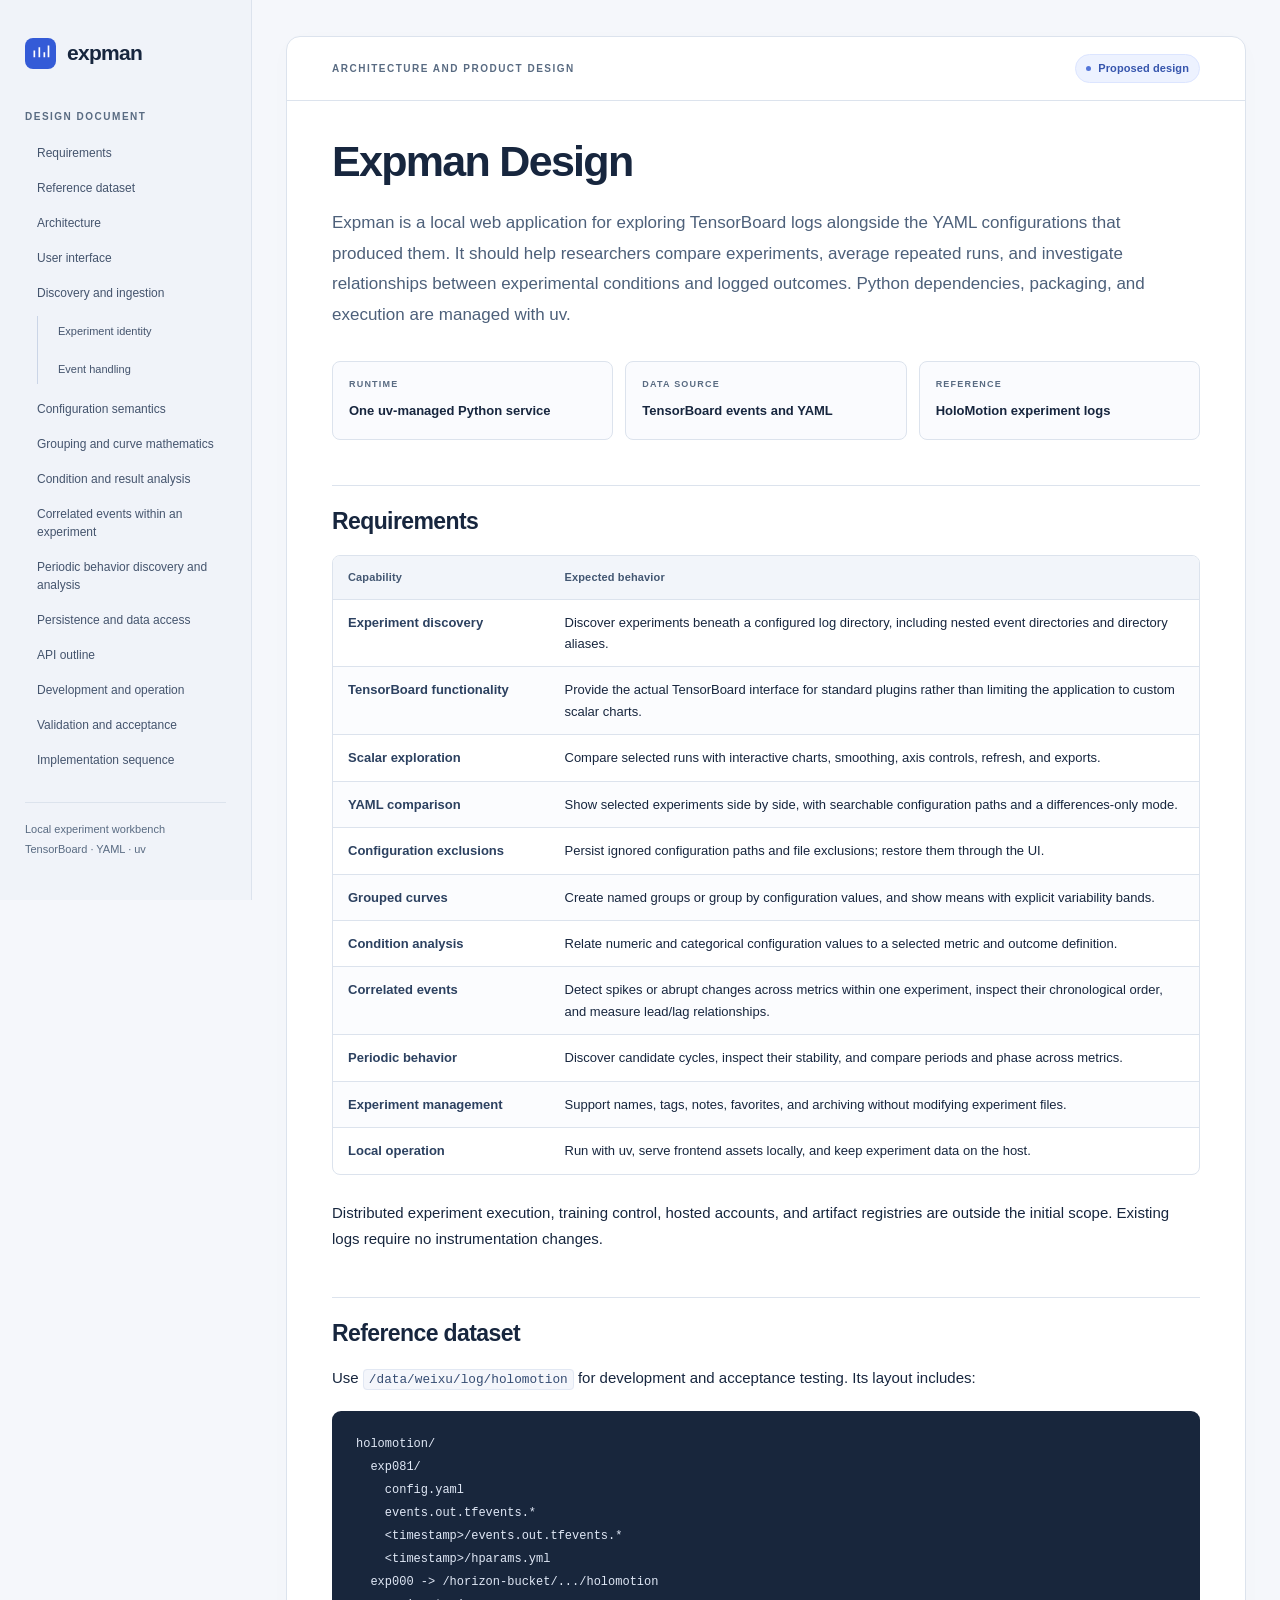
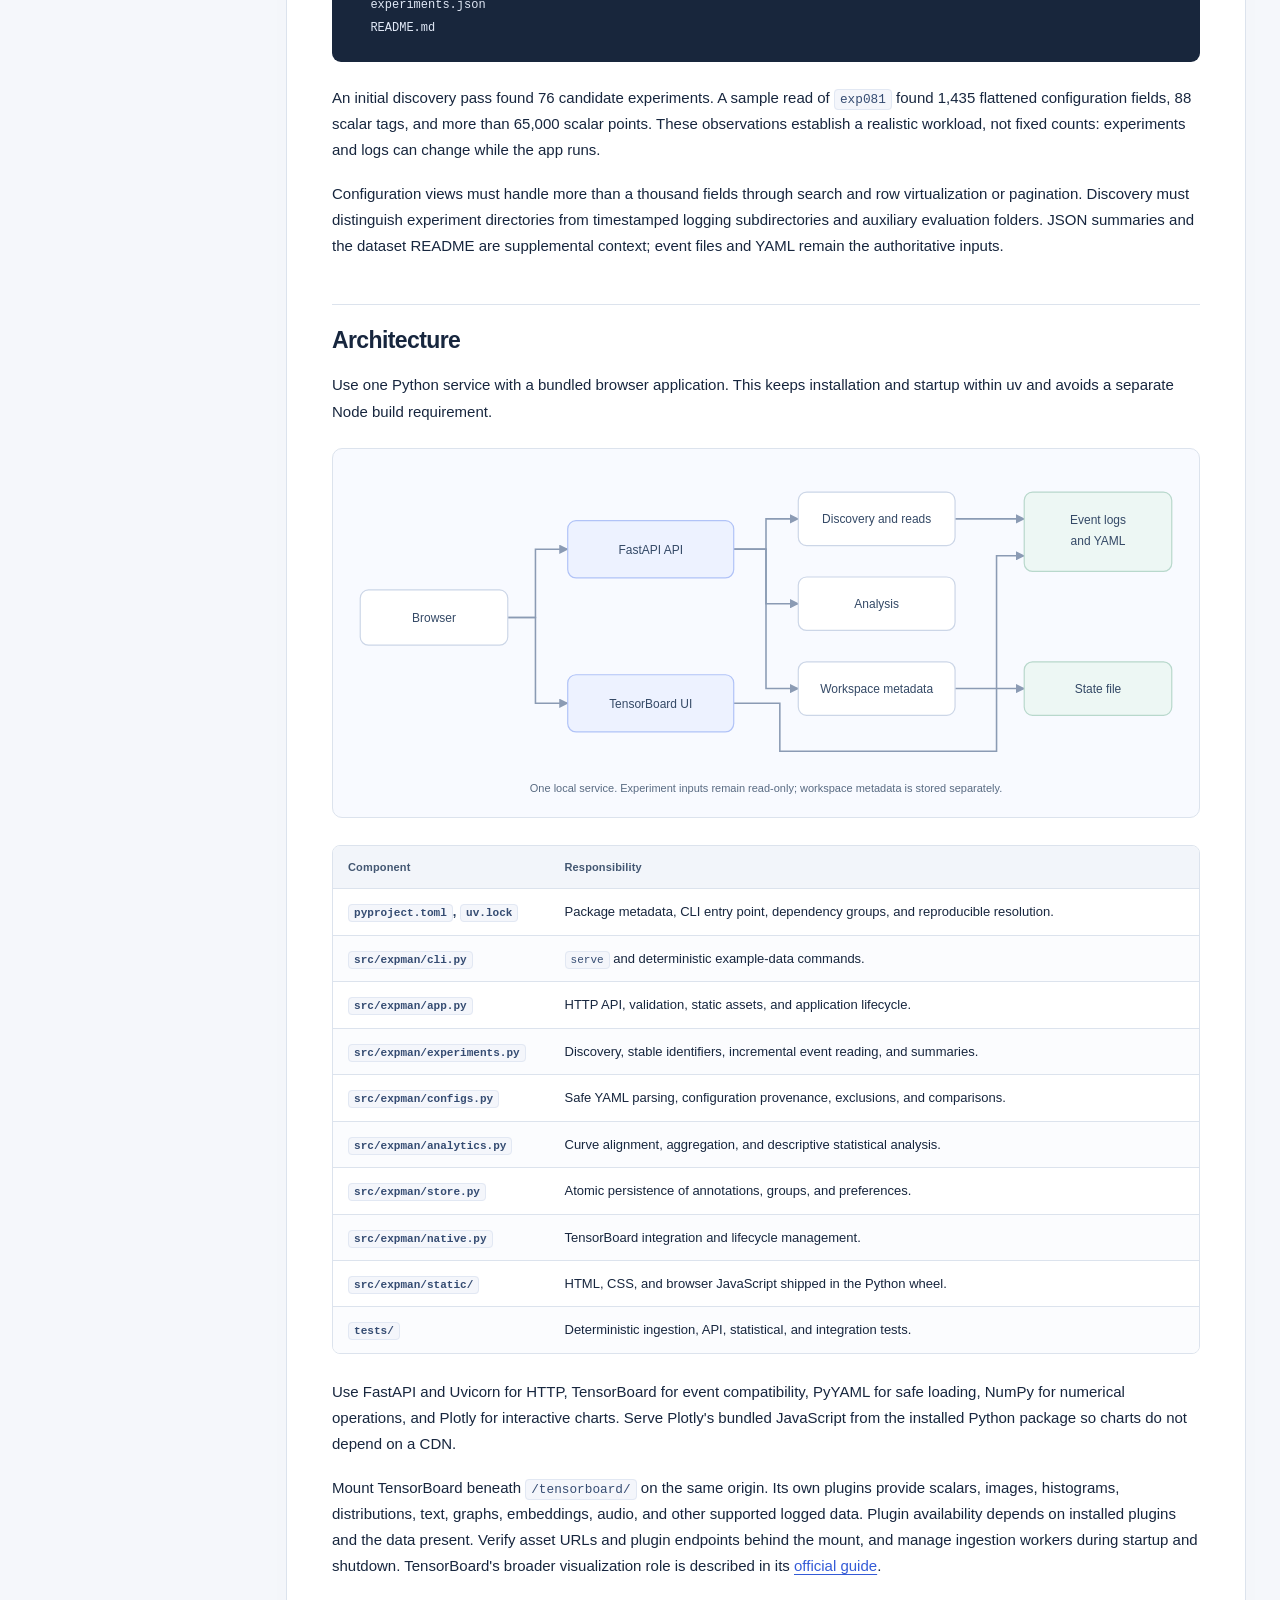
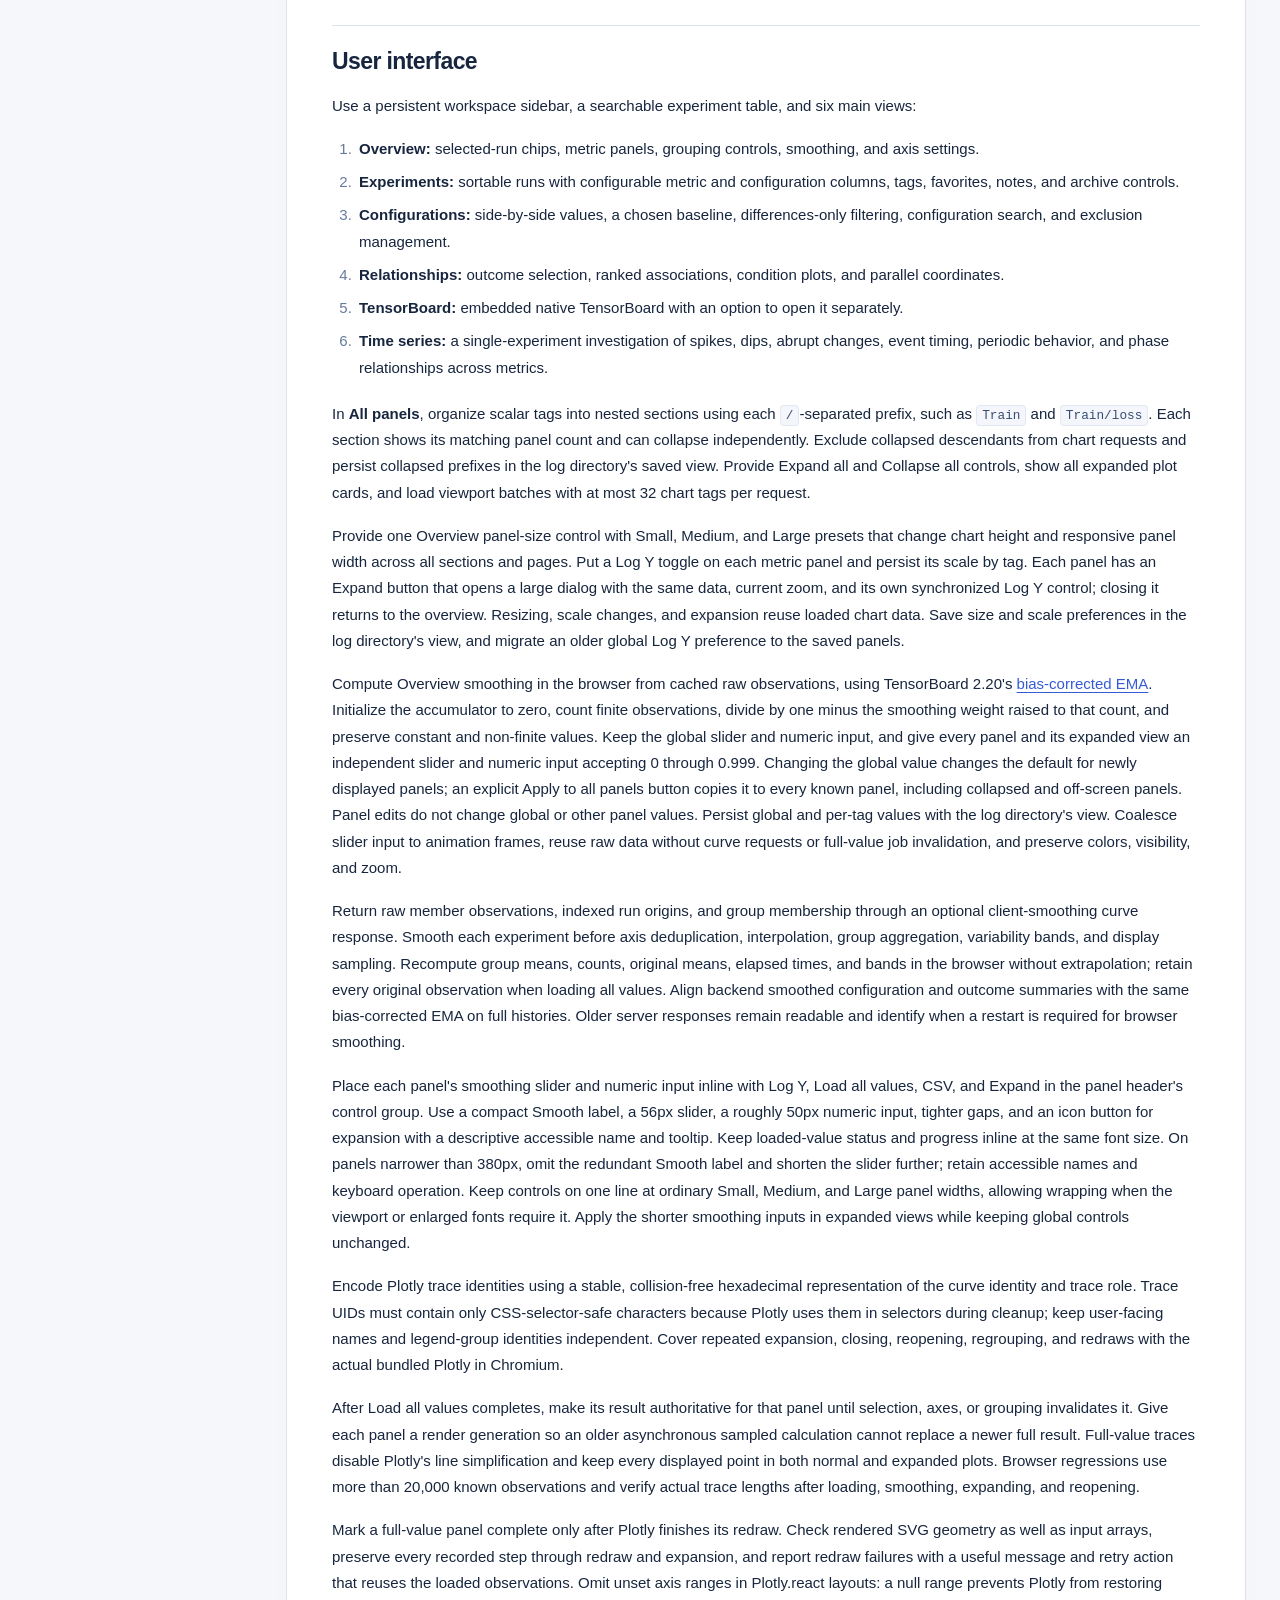
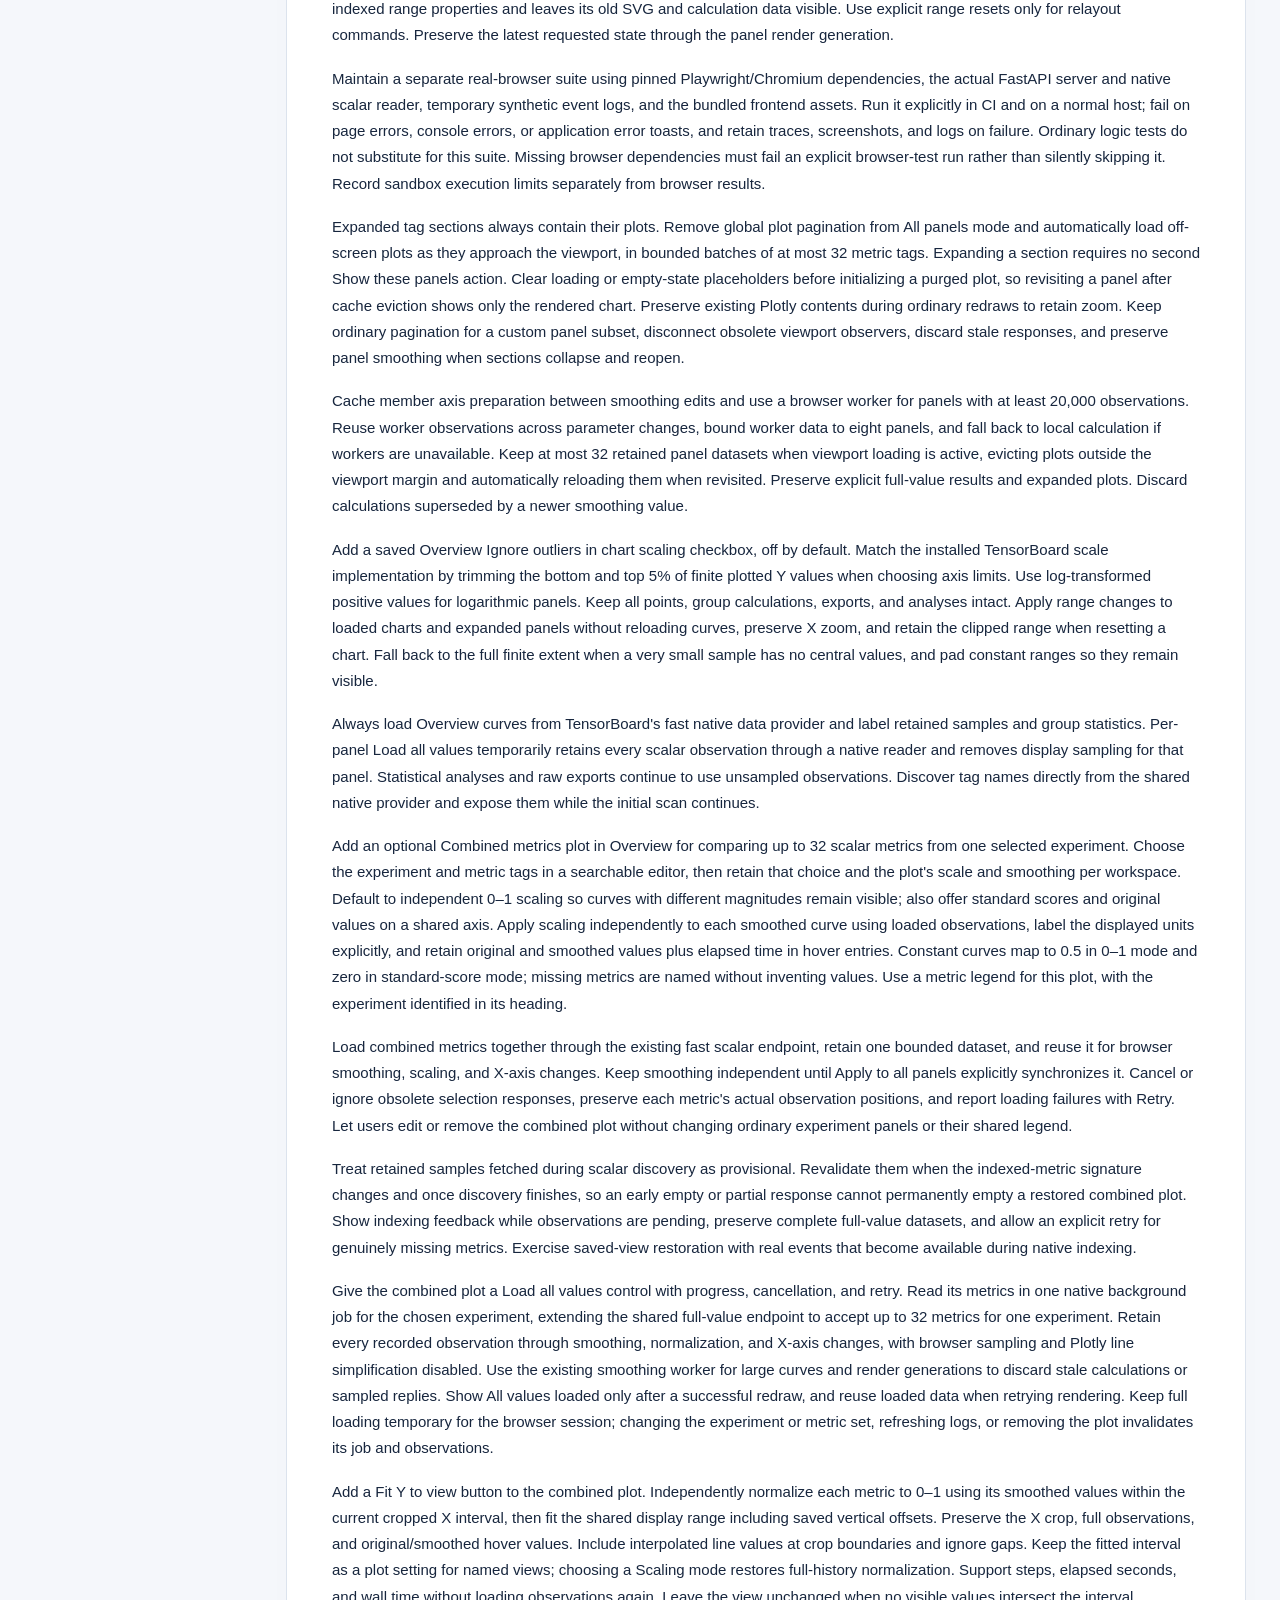
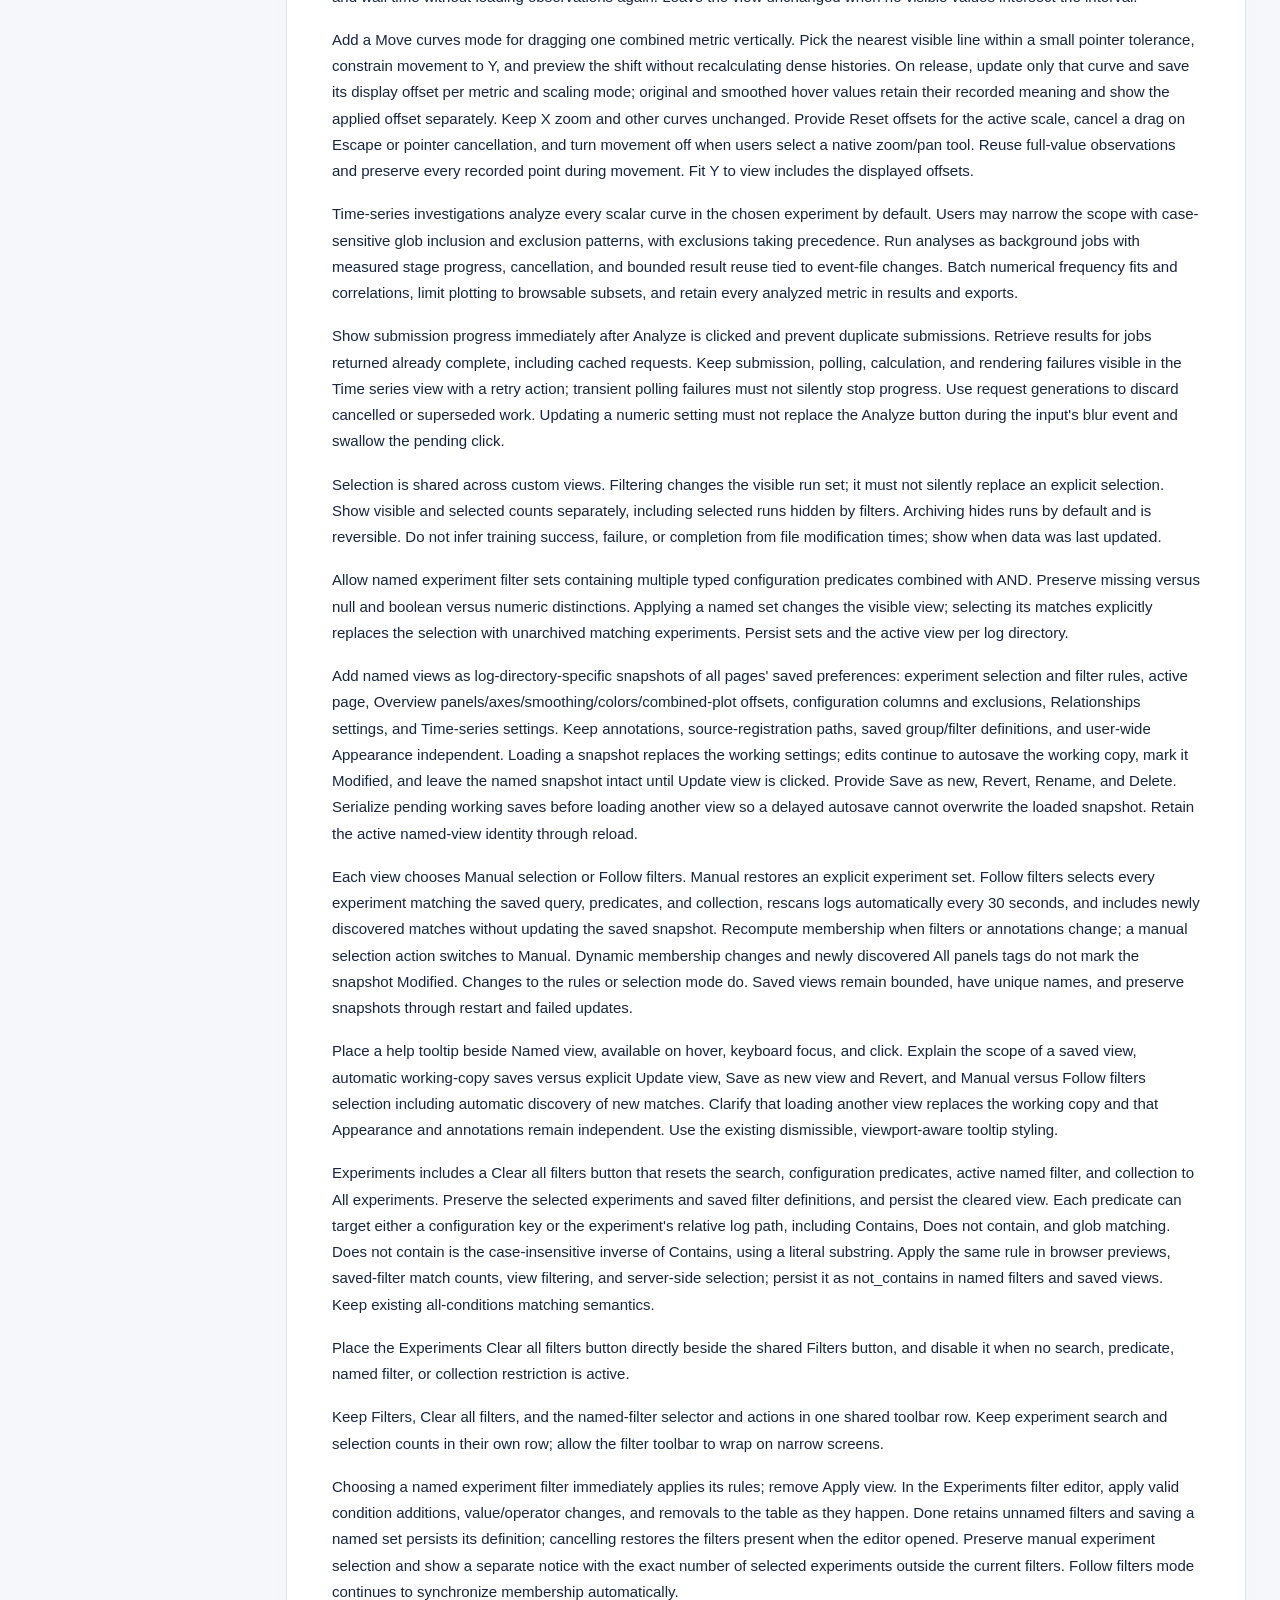
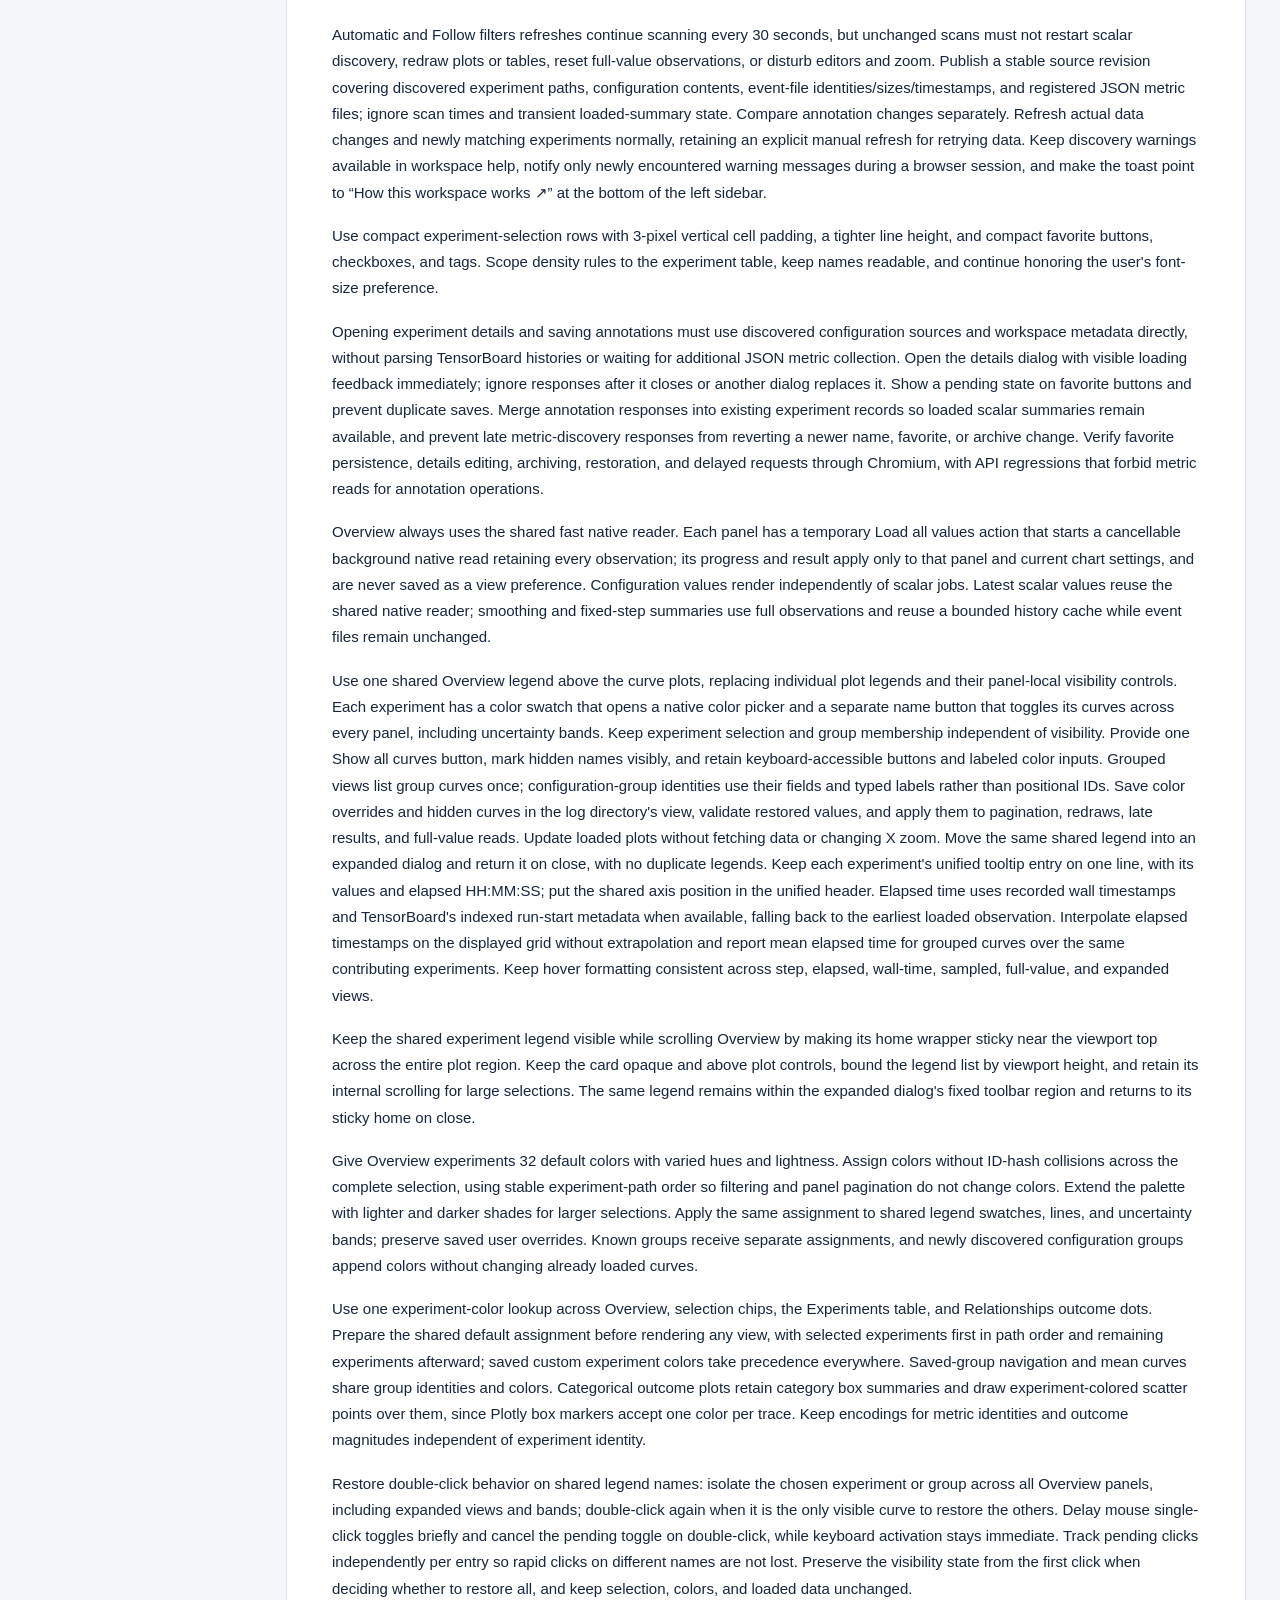
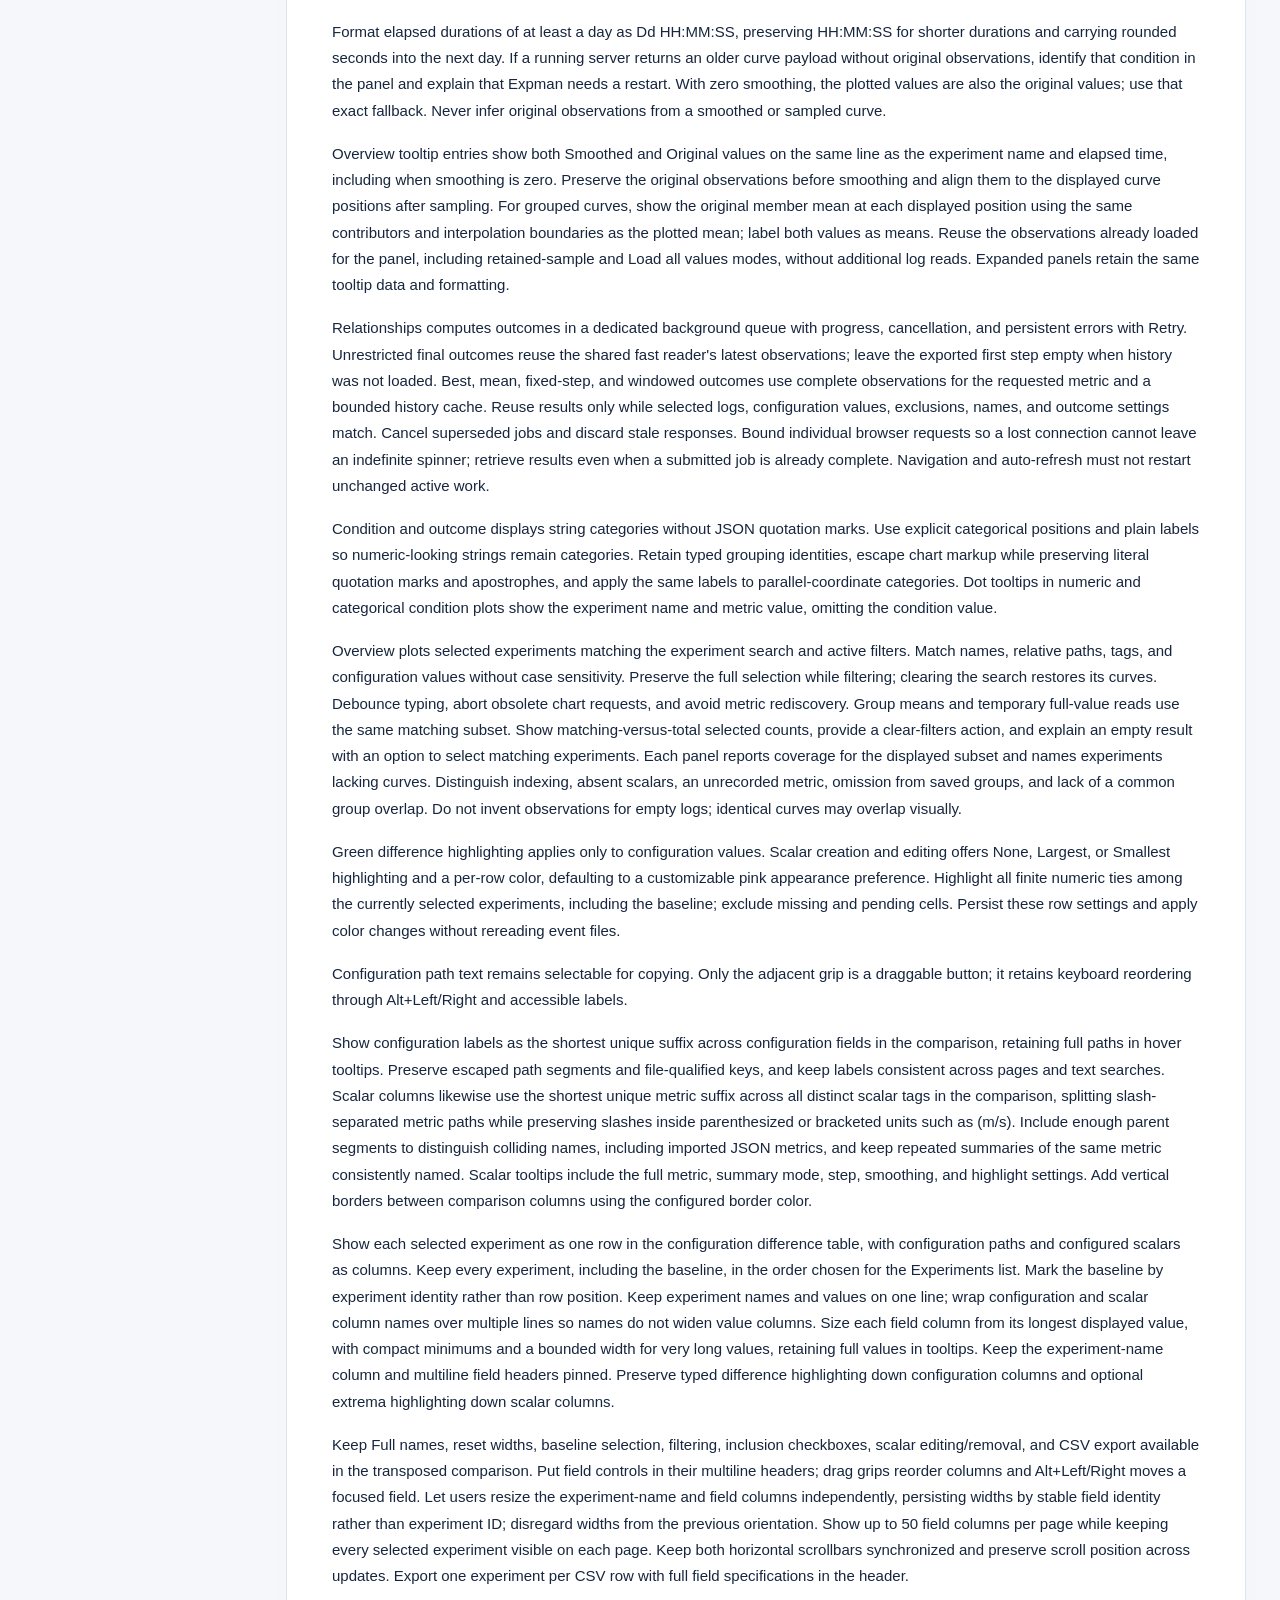
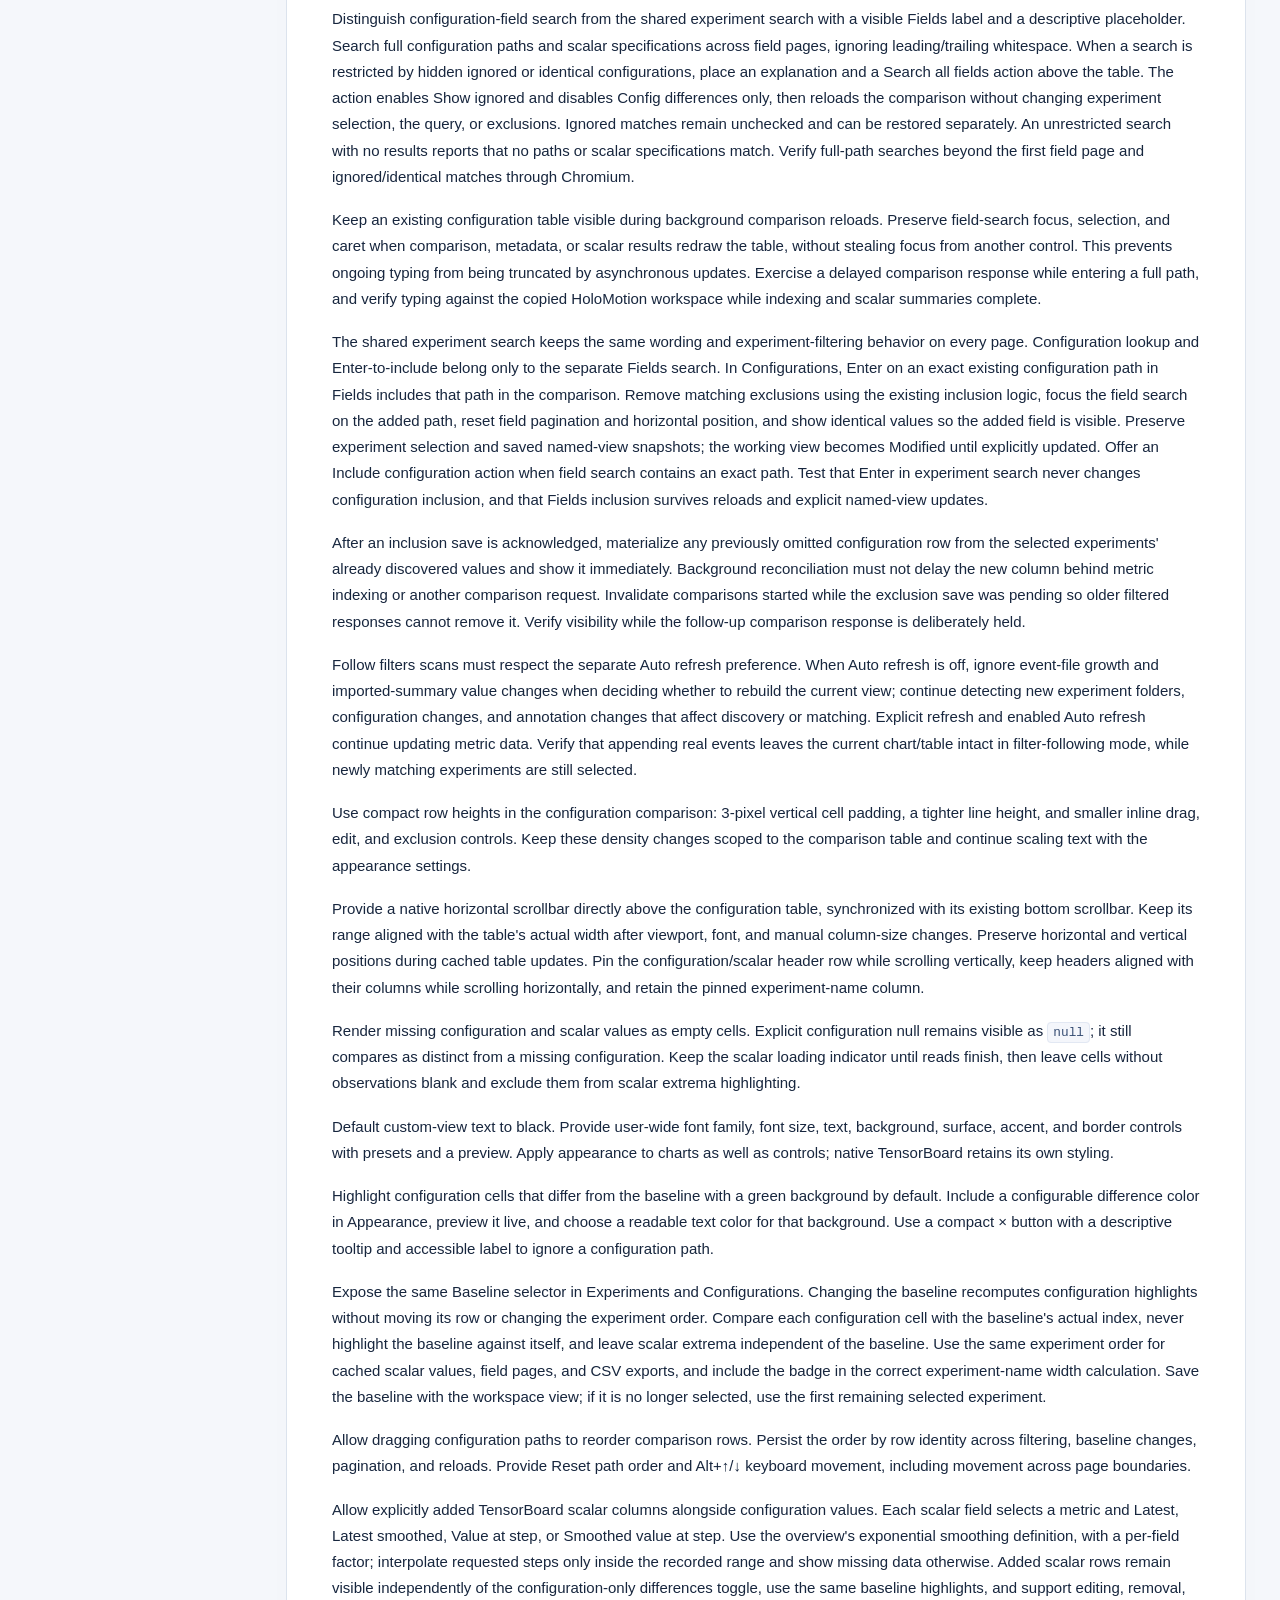
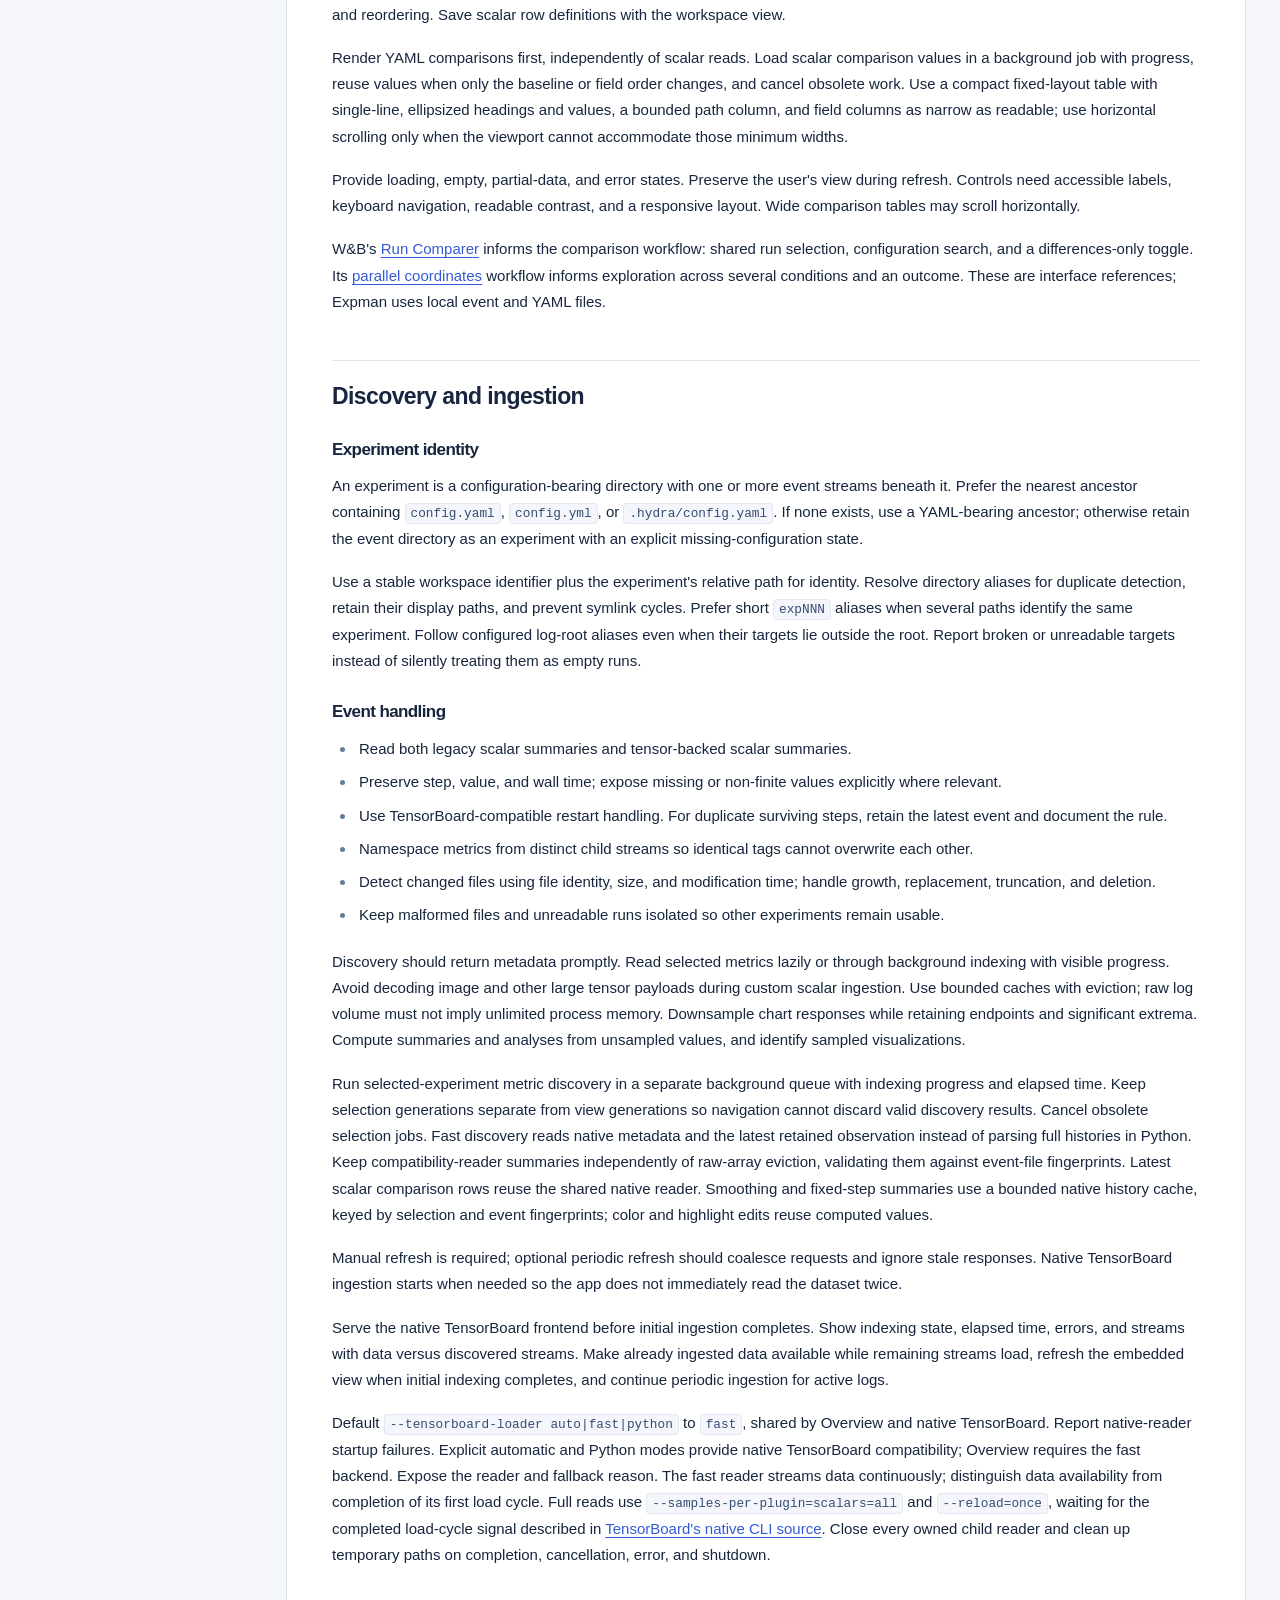
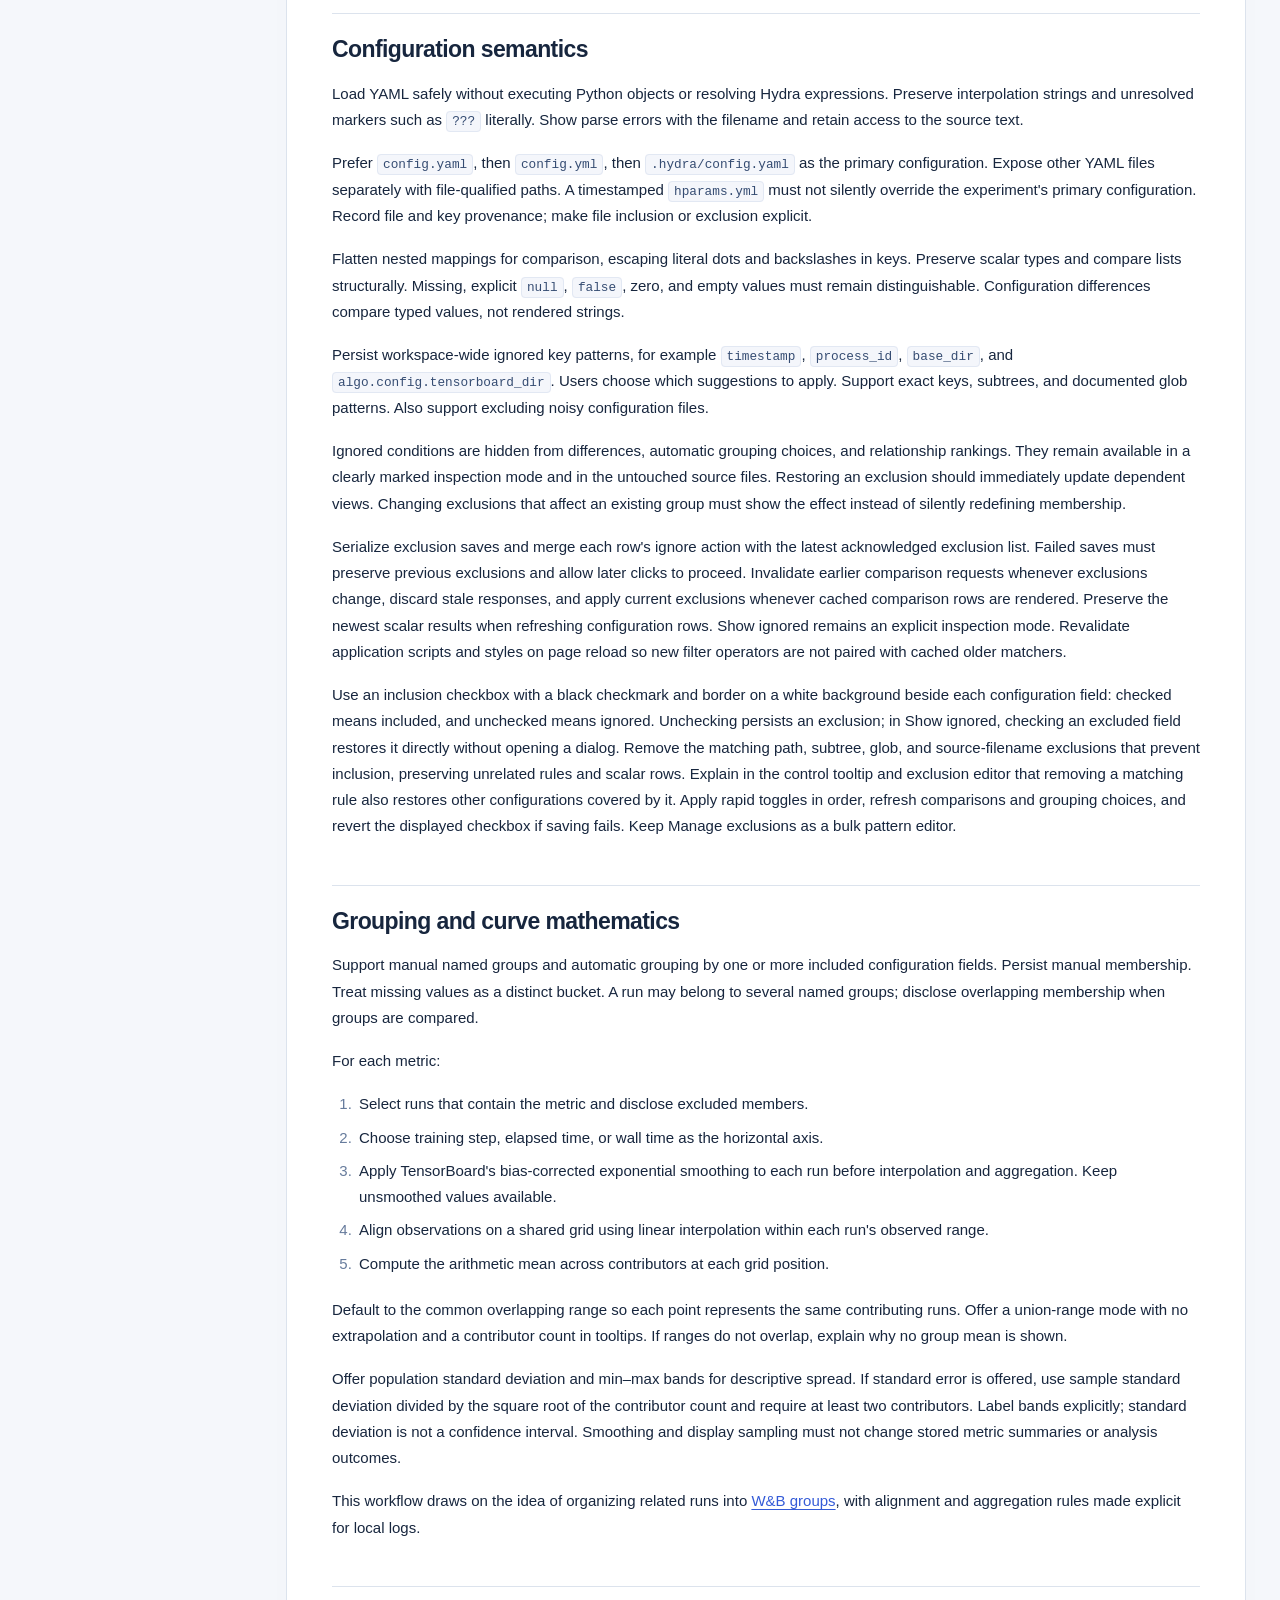
==== commit 581b493e: "Fix configuration comparison search and metric refresh Restore exact configuration paths from the Fi" ====
--- a/docs/design.html
+++ b/docs/design.html
@@ -318,14 +318,19 @@
 <p>Green difference highlighting applies only to configuration values. Scalar creation and editing offers None, Largest, or Smallest highlighting and a per-row color, defaulting to a customizable pink appearance preference. Highlight all finite numeric ties among the currently selected experiments, including the baseline; exclude missing and pending cells. Persist these row settings and apply color changes without rereading event files.</p>
 <p>Configuration path text remains selectable for copying. Only the adjacent grip is a draggable button; it retains keyboard reordering through Alt+Left/Right and accessible labels.</p>
 <p>Show configuration labels as the shortest unique suffix across configuration fields in the comparison, retaining full paths in hover tooltips. Preserve escaped path segments and file-qualified keys, and keep labels consistent across pages and text searches. Scalar columns likewise use the shortest unique metric suffix across all distinct scalar tags in the comparison, splitting slash-separated metric paths while preserving slashes inside parenthesized or bracketed units such as (m/s). Include enough parent segments to distinguish colliding names, including imported JSON metrics, and keep repeated summaries of the same metric consistently named. Scalar tooltips include the full metric, summary mode, step, smoothing, and highlight settings. Add vertical borders between comparison columns using the configured border color.</p>
-<p>Show each selected experiment as one row in the configuration difference table, with configuration paths and configured scalars as columns. The first experiment row is the baseline. Keep experiment names and values on one line; wrap configuration and scalar column names over multiple lines so names do not widen value columns. Size each field column from its longest displayed value, with compact minimums and a bounded width for very long values, retaining full values in tooltips. Keep the experiment-name column and multiline field headers pinned. Preserve typed difference highlighting down configuration columns and optional extrema highlighting down scalar columns.</p>
+<p>Show each selected experiment as one row in the configuration difference table, with configuration paths and configured scalars as columns. Keep every experiment, including the baseline, in the order chosen for the Experiments list. Mark the baseline by experiment identity rather than row position. Keep experiment names and values on one line; wrap configuration and scalar column names over multiple lines so names do not widen value columns. Size each field column from its longest displayed value, with compact minimums and a bounded width for very long values, retaining full values in tooltips. Keep the experiment-name column and multiline field headers pinned. Preserve typed difference highlighting down configuration columns and optional extrema highlighting down scalar columns.</p>
 <p>Keep Full names, reset widths, baseline selection, filtering, inclusion checkboxes, scalar editing/removal, and CSV export available in the transposed comparison. Put field controls in their multiline headers; drag grips reorder columns and Alt+Left/Right moves a focused field. Let users resize the experiment-name and field columns independently, persisting widths by stable field identity rather than experiment ID; disregard widths from the previous orientation. Show up to 50 field columns per page while keeping every selected experiment visible on each page. Keep both horizontal scrollbars synchronized and preserve scroll position across updates. Export one experiment per CSV row with full field specifications in the header.</p>
+<p>Distinguish configuration-field search from the shared experiment search with a visible Fields label and a descriptive placeholder. Search full configuration paths and scalar specifications across field pages, ignoring leading/trailing whitespace. When a search is restricted by hidden ignored or identical configurations, place an explanation and a Search all fields action above the table. The action enables Show ignored and disables Config differences only, then reloads the comparison without changing experiment selection, the query, or exclusions. Ignored matches remain unchecked and can be restored separately. An unrestricted search with no results reports that no paths or scalar specifications match. Verify full-path searches beyond the first field page and ignored/identical matches through Chromium.</p>
+<p>Keep an existing configuration table visible during background comparison reloads. Preserve field-search focus, selection, and caret when comparison, metadata, or scalar results redraw the table, without stealing focus from another control. This prevents ongoing typing from being truncated by asynchronous updates. Exercise a delayed comparison response while entering a full path, and verify typing against the copied HoloMotion workspace while indexing and scalar summaries complete.</p>
+<p>The shared experiment search keeps the same wording and experiment-filtering behavior on every page. Configuration lookup and Enter-to-include belong only to the separate Fields search. In Configurations, Enter on an exact existing configuration path in Fields includes that path in the comparison. Remove matching exclusions using the existing inclusion logic, focus the field search on the added path, reset field pagination and horizontal position, and show identical values so the added field is visible. Preserve experiment selection and saved named-view snapshots; the working view becomes Modified until explicitly updated. Offer an Include configuration action when field search contains an exact path. Test that Enter in experiment search never changes configuration inclusion, and that Fields inclusion survives reloads and explicit named-view updates.</p>
+<p>After an inclusion save is acknowledged, materialize any previously omitted configuration row from the selected experiments' already discovered values and show it immediately. Background reconciliation must not delay the new column behind metric indexing or another comparison request. Invalidate comparisons started while the exclusion save was pending so older filtered responses cannot remove it. Verify visibility while the follow-up comparison response is deliberately held.</p>
+<p>Follow filters scans must respect the separate Auto refresh preference. When Auto refresh is off, ignore event-file growth and imported-summary value changes when deciding whether to rebuild the current view; continue detecting new experiment folders, configuration changes, and annotation changes that affect discovery or matching. Explicit refresh and enabled Auto refresh continue updating metric data. Verify that appending real events leaves the current chart/table intact in filter-following mode, while newly matching experiments are still selected.</p>
 <p>Use compact row heights in the configuration comparison: 3-pixel vertical cell padding, a tighter line height, and smaller inline drag, edit, and exclusion controls. Keep these density changes scoped to the comparison table and continue scaling text with the appearance settings.</p>
 <p>Provide a native horizontal scrollbar directly above the configuration table, synchronized with its existing bottom scrollbar. Keep its range aligned with the table's actual width after viewport, font, and manual column-size changes. Preserve horizontal and vertical positions during cached table updates. Pin the configuration/scalar header row while scrolling vertically, keep headers aligned with their columns while scrolling horizontally, and retain the pinned experiment-name column.</p>
 <p>Render missing configuration and scalar values as empty cells. Explicit configuration null remains visible as <code>null</code>; it still compares as distinct from a missing configuration. Keep the scalar loading indicator until reads finish, then leave cells without observations blank and exclude them from scalar extrema highlighting.</p>
 <p>Default custom-view text to black. Provide user-wide font family, font size, text, background, surface, accent, and border controls with presets and a preview. Apply appearance to charts as well as controls; native TensorBoard retains its own styling.</p>
 <p>Highlight configuration cells that differ from the baseline with a green background by default. Include a configurable difference color in Appearance, preview it live, and choose a readable text color for that background. Use a compact × button with a descriptive tooltip and accessible label to ignore a configuration path.</p>
-<p>Expose the same Baseline selector in Experiments and Configurations. Choosing a selected experiment places it first in the configuration comparison and recomputes cell highlights. Save the baseline with the workspace view; if it is no longer selected, use the first remaining selected experiment.</p>
+<p>Expose the same Baseline selector in Experiments and Configurations. Changing the baseline recomputes configuration highlights without moving its row or changing the experiment order. Compare each configuration cell with the baseline's actual index, never highlight the baseline against itself, and leave scalar extrema independent of the baseline. Use the same experiment order for cached scalar values, field pages, and CSV exports, and include the badge in the correct experiment-name width calculation. Save the baseline with the workspace view; if it is no longer selected, use the first remaining selected experiment.</p>
 <p>Allow dragging configuration paths to reorder comparison rows. Persist the order by row identity across filtering, baseline changes, pagination, and reloads. Provide Reset path order and Alt+↑/↓ keyboard movement, including movement across page boundaries.</p>
 <p>Allow explicitly added TensorBoard scalar columns alongside configuration values. Each scalar field selects a metric and Latest, Latest smoothed, Value at step, or Smoothed value at step. Use the overview's exponential smoothing definition, with a per-field factor; interpolate requested steps only inside the recorded range and show missing data otherwise. Added scalar rows remain visible independently of the configuration-only differences toggle, use the same baseline highlights, and support editing, removal, and reordering. Save scalar row definitions with the workspace view.</p>
 <p>Render YAML comparisons first, independently of scalar reads. Load scalar comparison values in a background job with progress, reuse values when only the baseline or field order changes, and cancel obsolete work. Use a compact fixed-layout table with single-line, ellipsized headings and values, a bounded path column, and field columns as narrow as readable; use horizontal scrolling only when the viewport cannot accommodate those minimum widths.</p>
@@ -376,6 +381,7 @@
 <p>Resolve a bare JSON metric filename inside every discovered experiment, using the same source namespace as the explicit {experiment}/filename form. A bare filename does not read a shared file at the log root. Apply identical resolution to configuration-source exclusions and loading progress. Populate JSON scalar and outcome choices directly from selected experiment summaries at startup, selection changes, and imports; their availability must not depend on TensorBoard discovery completing. Refresh metric choices in an open Add scalar dialog when new names arrive while preserving the current form values.</p>
 <p>Load additional JSON metrics on a separate background queue. Show an accessible progress bar immediately, then report completed source files, the current file, elapsed time, configuration discovery, and saving. Keep the form disabled during submission and polling, retain errors beside the source paths, and show the loaded counts when complete. Validate every source before replacing working registrations. Save paths in the log directory's .expman/state.json and restore them automatically on startup; default to {experiment}/evaluation_metrics.json for existing evaluation summaries. Reload changed files on refresh without importing metric values as configuration conditions.</p>
 <p>Additional JSON metrics are experiment summary values. Configure filenames per log directory, resolving each inside discovered experiment folders; support nested paths using the {experiment} placeholder. Accept direct numeric objects, a metrics object, or an evaluation record with experiment, status, and metrics fields. Bind records through their physical experiment folder, supporting historical aliases while rejecting conflicting known identities. Flatten nested finite numeric metrics into source-qualified JSON metric names; ignore missing, boolean, and nonnumeric leaves with diagnostics. Expose these values in experiment summaries, Latest scalar comparison rows, and Final-value Relationships outcomes. They have no invented steps or time histories and are excluded from curve panels and time-series analyses. Cache source parsing by file identity, retain native TensorBoard speed, invalidate summary jobs when imported values change, and persist registrations. Show unmatched records and malformed JSON clearly; reject invalid source changes without replacing working registrations.</p>
+<p>Include nanosecond modification and change timestamps, inode, and file size in JSON parsing cache keys and discovery revisions. Copying or synchronizing evaluation files can preserve modification times and byte counts while replacing their contents; the change timestamp must invalidate both successful parses and cached parse errors. Explicit Refresh and enabled Auto refresh must propagate corrected summaries into configuration scalar rows and Relationships without restarting the server. Unchanged files retain their cached parses. Verify equal-size replacements with restored modification times, including malformed-to-valid recovery, cached outcome invalidation, and an actual browser table refresh.</p>
 <p>Read JSON configuration files with the standard JSON decoder and the same typed normalization, escaped paths, file provenance, exclusions, and 8 MiB limit as YAML. Discover experiment-root JSON files and timestamped hparams.json alongside existing YAML sources. Prefer config.yaml, config.yml, config.json, then Hydra configuration files; namespace secondary files by their relative filename instead of overwriting primary values. Keep malformed-source warnings and source text visible. Files explicitly registered as additional metric sources must be excluded from configuration discovery.</p>
 <p>Default the Relationships outcome metric to the first configured scalar field in Configurations, respecting field column order. Show the resolved metric in an Automatic option; permit an explicit metric choice and a return to Automatic. Immediately after Automatic, list the metrics used by configured scalar rows in their difference-table column order, followed by the remaining available metrics. List each metric once even when several summaries use it, and retain an explicit selection that is temporarily unavailable. Keep configured choices available while scalar discovery is pending. When no scalar row exists, use the workspace outcome metric or first discovered scalar. Persist explicit choices and update automatic defaults when scalar rows are added, removed, edited, or reordered.</p>
 <p>Automatic outcome summaries inherit the configured scalar's mode, target step, and exponential smoothing factor, including latest smoothed and smoothed value at step. If a metric is chosen explicitly, use its first configured scalar field when available. Match scalar-table mathematics exactly: smooth complete observations before interpolation or a step-window reduction, without extrapolation. Offer explicit summary choices and configurable step/smoothing overrides, persist these choices, include them in job cache keys, and reuse complete histories across summary and condition-scope changes.</p>
@@ -555,16 +561,22 @@
 </tbody>
 </table></div>
 <p>Record real-data load time, response sizes, and peak memory before selecting default cache and sampling limits. Keep responsiveness checks separate from numerical correctness checks. The app is complete only when the browser workflows and native TensorBoard integration work against real logs, not solely when API fixtures pass.</p>
-<h3 id="verification-status">Verification status · 2026-11-13</h3>
+<h3 id="verification-status">Verification status · 2026-11-16</h3>
+<p>The final pre-commit review passed the complete suite: 196 tests with no skips, including twenty Chromium workflows, native TensorBoard integration, and backend and frontend regressions. Ruff lint and formatting, JavaScript syntax checks, and git diff whitespace validation also passed. Review found no blocking issues in configuration inclusion, baseline and scalar alignment, refresh behavior, or JSON cache invalidation.</p>
+<p>Fifteen JSON-source and API checks, plus two passing Chromium workflows, verify refresh after equal-size metric-file replacements that preserve modification times. Tests cover cached parse-error recovery, changed scalar and Relationships outcomes, unchanged-file cache reuse, manual table refresh, and periodic refresh. The broader browser regression invokes the registered refresh callback to avoid simulated-clock stalls while preserving charts, zoom, complete values, and warning deduplication; the JSON regression exercises a shortened real interval. Read-only inspection found six valid metrics each for HoloMotion exp075 and exp079 while the running server retained older parse errors. Their modification times remained November 14 despite November 16 change timestamps.</p>
+<p>Ten focused Chromium, frontend, and API checks verify baseline rows remain in experiment order. The browser regression changes the baseline between the third and last rows, checks highlighting against its identity including the first row, changes experiment sorting, and verifies CSV and reload order. JavaScript checks retain scalar-to-experiment alignment and all 61 experiment rows across field pages, and measure the baseline badge on its actual row.</p>
+<p>On November 16, a full run passed 188 checks, including the new configuration-inclusion and filter-following refresh regressions. Two existing combined-plot tests failed because their polling predicates read Plotly state before initialization; readiness guards were added, and both passed a focused rerun. Across the run and rerun, 190 tests were verified, including eighteen Chromium workflows. The inclusion regression holds the follow-up comparison response and verifies that Enter displays the restored field and saves the working view before reconciliation completes, then checks page reloads and explicit named-view updates. The refresh regression appends real training events with Auto refresh off and confirms that charts and complete observations remain intact; new matching experiments are still selected, and enabling Auto refresh resumes metric refreshes.</p>
+<p>A separate read-only HoloMotion replay used copied temporary state to restore the excluded env.config.terrain.generator.seed field through the inclusion workflow in Configurations. It appeared immediately with all 28 selected experiments, remained included after reload, and could be saved into the named view. Test replay does not modify the real workspace file or experiment logs.</p>
 <p>Chromium verifies per-curve 0–1 fitting within cropped step, elapsed, and wall-time intervals, including browser-local wall-time conversion, preserved X zoom, and hidden-curve visibility. Real pointer drags move one curve vertically, preserve other curves and original/smoothed hover data, cancel with Escape, retain full-resolution vertices, persist offsets, and reset correctly. Named-view checks cover explicit snapshot updates, revert with pending autosaves, page-specific settings, rename/delete, persistence, and automatic inclusion of a newly created experiment after the browser's 30-second refresh timer. Dynamic membership leaves the named view Saved; manual views retain their fixed selection.</p>
 <p>The combined full-value Chromium regression loads 20,050 dense observations and 10,025 observations at every other step in one request. It verifies progress and cancellation, rejects a delayed sampled response, and checks actual Plotly input arrays, calculation coordinates, disabled line simplification, and SVG vertices for both metrics after scaling, worker smoothing, axis changes, and navigation. Reloading restores fast loading. Backend checks verify that multiple metrics use one reader lifecycle and retain their distinct recorded step positions.</p>
 <p>Combined-metric checks cover independent 0–1 and standard-score scaling, negative and constant values, missing observations, large-offset numerical stability, and bounded saved preferences. Chromium overlays three differently scaled metrics from one experiment, verifies original and smoothed hover data, changes scale and smoothing without scalar requests, applies global smoothing, reloads saved settings, switches experiments, and removes the plot. Responsive checks wait for Plotly to resize at a 375px viewport. Both timing help tooltips show the returned reference metric, open on hover/focus/click, dismiss with Escape, and remain within viewport bounds; only one is shown at a time, and help opens above its title when needed.</p>
 <p>A saved combined plot could retain an empty response obtained before native indexing found observations. Its Chromium regression starts with empty event streams, writes real observations during discovery, and verifies that both restored curves appear automatically with all 21 steps, then survive reload. A read-only replay of the HoloMotion workspace, using copied state, restored four saved metrics with 1,000 retained observations each on initial load and reload.</p>
 <p>Chromium checks named-filter selection without Apply view, live condition additions, value/operator changes and removals, exact counts of manually selected experiments outside the filters, Cancel restoration, named-definition updates, Follow filters membership, and persisted unnamed filters. Named-view help opens on hover, keyboard focus, and click, dismisses with Escape, and explains explicit snapshot updates and automatic filter selection.</p>
 <p>The refresh regression uses nine real broken symlinks: an initial scan announces their warnings with the exact help-button location, identical scans remain quiet, and a tenth warning is announced without replacing the chart. Plotly element/data identity, zoom, and full-value loading survive unchanged scans. An open help dialog postpones background updates; after closing it, a new experiment is discovered and selected through Follow filters. API checks verify stable revisions across scans and metadata loading, with invalidation for configuration edits, additional event streams whose timestamps do not increase the run's maximum timestamp, and registered JSON metric changes.</p>
+<p>Nine focused frontend and Chromium checks pass after the configuration-search fix. The new browser regression searches from the fourth field page, reveals ignored and identical fields without changing exclusions or experiment selection, trims pasted whitespace, and continues typing after a deliberately delayed comparison redraw. A separate HoloMotion replay with copied state reproduced truncated typing during background updates, then verified the complete env.config.terrain.generator.seed path through both pasted and typed searches after the fix, retaining all 24 selected experiments and the field's ignored state. The real workspace state and logs were left unchanged.</p>
 <p>Chromium reproduced a favorite being saved and then visually reverted by a delayed metric-discovery response. Discovery now preserves annotations; annotation saves preserve loaded TensorBoard and JSON summaries. Experiment details and annotation endpoints no longer load scalar histories or collect JSON metrics, enforced by an API regression that rejects either operation. Three additional Chromium workflows cover editing and persistence, archiving and restoration, visible pending feedback, navigation during a favorite save, closing details during loading, and stale discovery results after a rename and favorite change. A separate browser check against HoloMotion's 77 discovered experiments opened exp068 and toggled its favorite using copied temporary workspace state, with history loading explicitly forbidden.</p>
 <p>Compact panel controls were inspected in Chromium at panel widths of 320, 483, 643, and 1,304px. All controls remain on one line without overflow, including loading progress and the completed full-value label at the 320px minimum. The numeric field displays 0.999 in its 50px width, and expanded views use the same shorter smoothing inputs. Small panels use a 40px slider; wider and expanded panels use 56px. Keyboard-accessible names and the expansion tooltip remain available.</p>
-<p>The complete suite now passes 188 tests with no skips, including sixteen real Chromium workflows and native TensorBoard binary/RPC integration. Playwright 1.65.1, pytest-playwright 0.10.0, and Chromium 158 were downloaded through individually approved execution outside the ordinary sandbox. The ordinary sandbox still denies sockets. The browser suite in <code>tests/ui/</code> exercises the real local server, native scalar reader, and bundled Plotly using isolated synthetic logs and state. Scenarios cover repeated expansion and grouping, smoothing without curve requests, shared legend isolation and saved colors, off-screen section loading, Experiments/Configurations/Relationships/Time-series navigation, categorical condition labels, and 20,050 full-value observations. Browser errors, console errors, failed HTTP responses, and application error toasts fail tests; failures retain traces and screenshots. GitHub Actions is configured to run the complete backend and browser suite, and README.md records the commands and temporary cache paths used here.</p>
+<p>The November 13 full-suite run passed 188 tests with no skips, including sixteen real Chromium workflows and native TensorBoard binary/RPC integration. Playwright 1.65.1, pytest-playwright 0.10.0, and Chromium 158 were downloaded through individually approved execution outside the ordinary sandbox. The ordinary sandbox still denies sockets. The browser suite in <code>tests/ui/</code> exercises the real local server, native scalar reader, and bundled Plotly using isolated synthetic logs and state. Scenarios cover repeated expansion and grouping, smoothing without curve requests, shared legend isolation and saved colors, off-screen section loading, Experiments/Configurations/Relationships/Time-series navigation, categorical condition labels, and 20,050 full-value observations. Browser errors, console errors, failed HTTP responses, and application error toasts fail tests; failures retain traces and screenshots. GitHub Actions is configured to run the complete backend and browser suite, and README.md records the commands and temporary cache paths used here.</p>
 <p>Real Chromium reproduced a Plotly redraw failure: an explicit null axis range caused the string exception “container is not an object,” leaving a retained-sample SVG visible while the input arrays already held all observations. Omitting unset ranges fixes both full-value and smoothing redraws. The completion label now waits for a successful redraw; a failed redraw reports the error and retries from the loaded observations without rereading logs. Browser checks assert every calculated step and SVG vertex after full loading, smoothing, and repeated expansion. JavaScript regressions also cover string exceptions, truthful completion and cached retries, CSS-safe unique trace UIDs, preservation of full-value vertices, and out-of-order worker completions.</p>
 <p>The backend, numerical, and frontend logic checks cover the following behavior.
 Python checks exercise real event files, plugin payloads, configuration semantics, persistence, groups, filters, continuous and binary event scoring, phase-aware periodic baselines with cycle variation and warm-up detrending, long binary contexts, observed-only boundary windows, startup uncertainty without excluding genuine early extremes, thresholds above 30, shared fast-reader loading, bounded history reuse, fast background Relationships outcomes, cancellation, configuration responsiveness during scalar jobs, automatic loader fallback, and child-reader cleanup. JSON checks cover typed configuration discovery, summary formats, source exclusion from conditions, blank pending values, import progress, failed-source preservation, persisted paths and restart, changed-file invalidation, bare filenames that read experiment files while ignoring log-root files, and summary-only jobs that forbid history loading. JavaScript checks exercise rendering and interactions with a simulated DOM and Plotly interface, including actual API responses, cached analysis completion, request deadlines, error recovery, stale cancellation, unquoted string categories with explicit categorical axes, inherited scalar summary settings, filtered association scopes, missing-value axes, full-path display preferences, and column resizing, binary-context controls, compact score tooltips, JSON scalar and outcome selection before TensorBoard indexing completes, preserved selections in open scalar dialogs, loading progress and disabled duplicate submission, and saved outlier-resistant scaling on ordinary and expanded linear/log charts without reloading data. These checks establish data and rendering logic; they do not establish browser layout or real Plotly interaction behavior.</p>
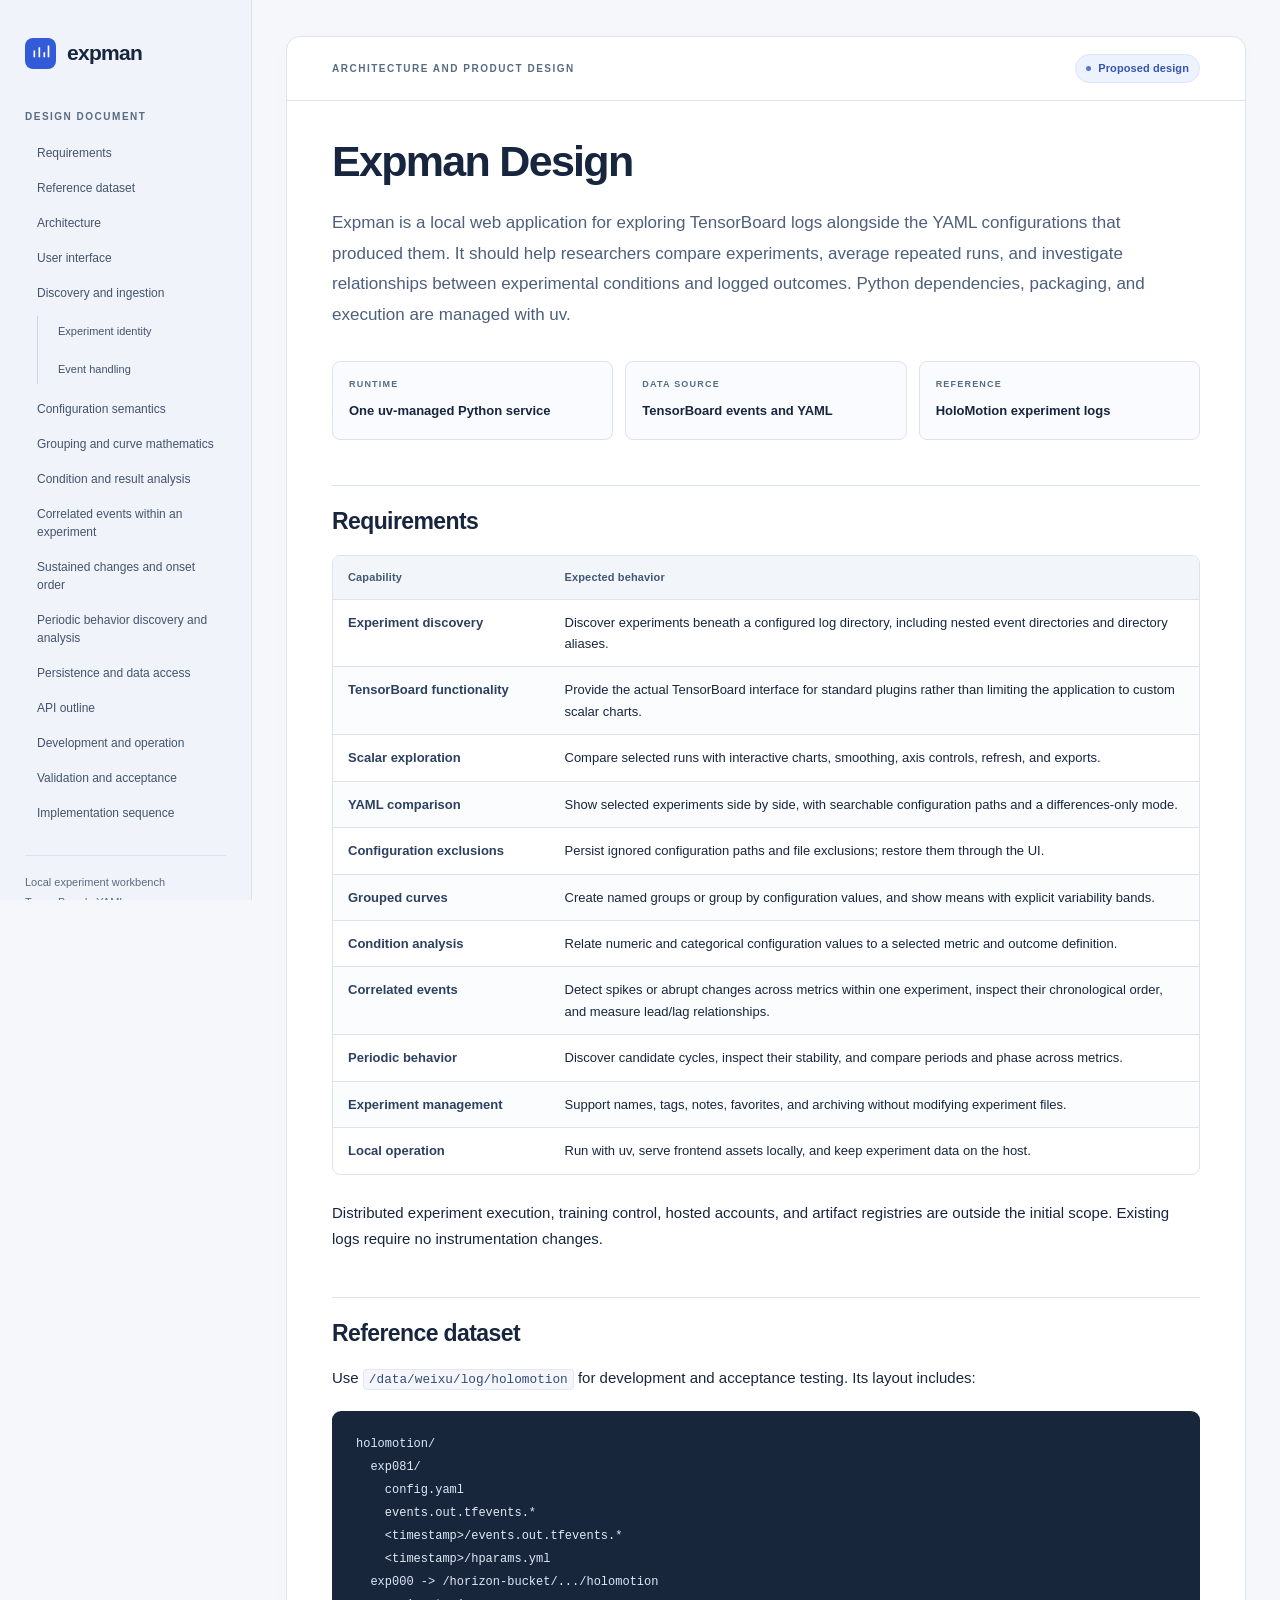
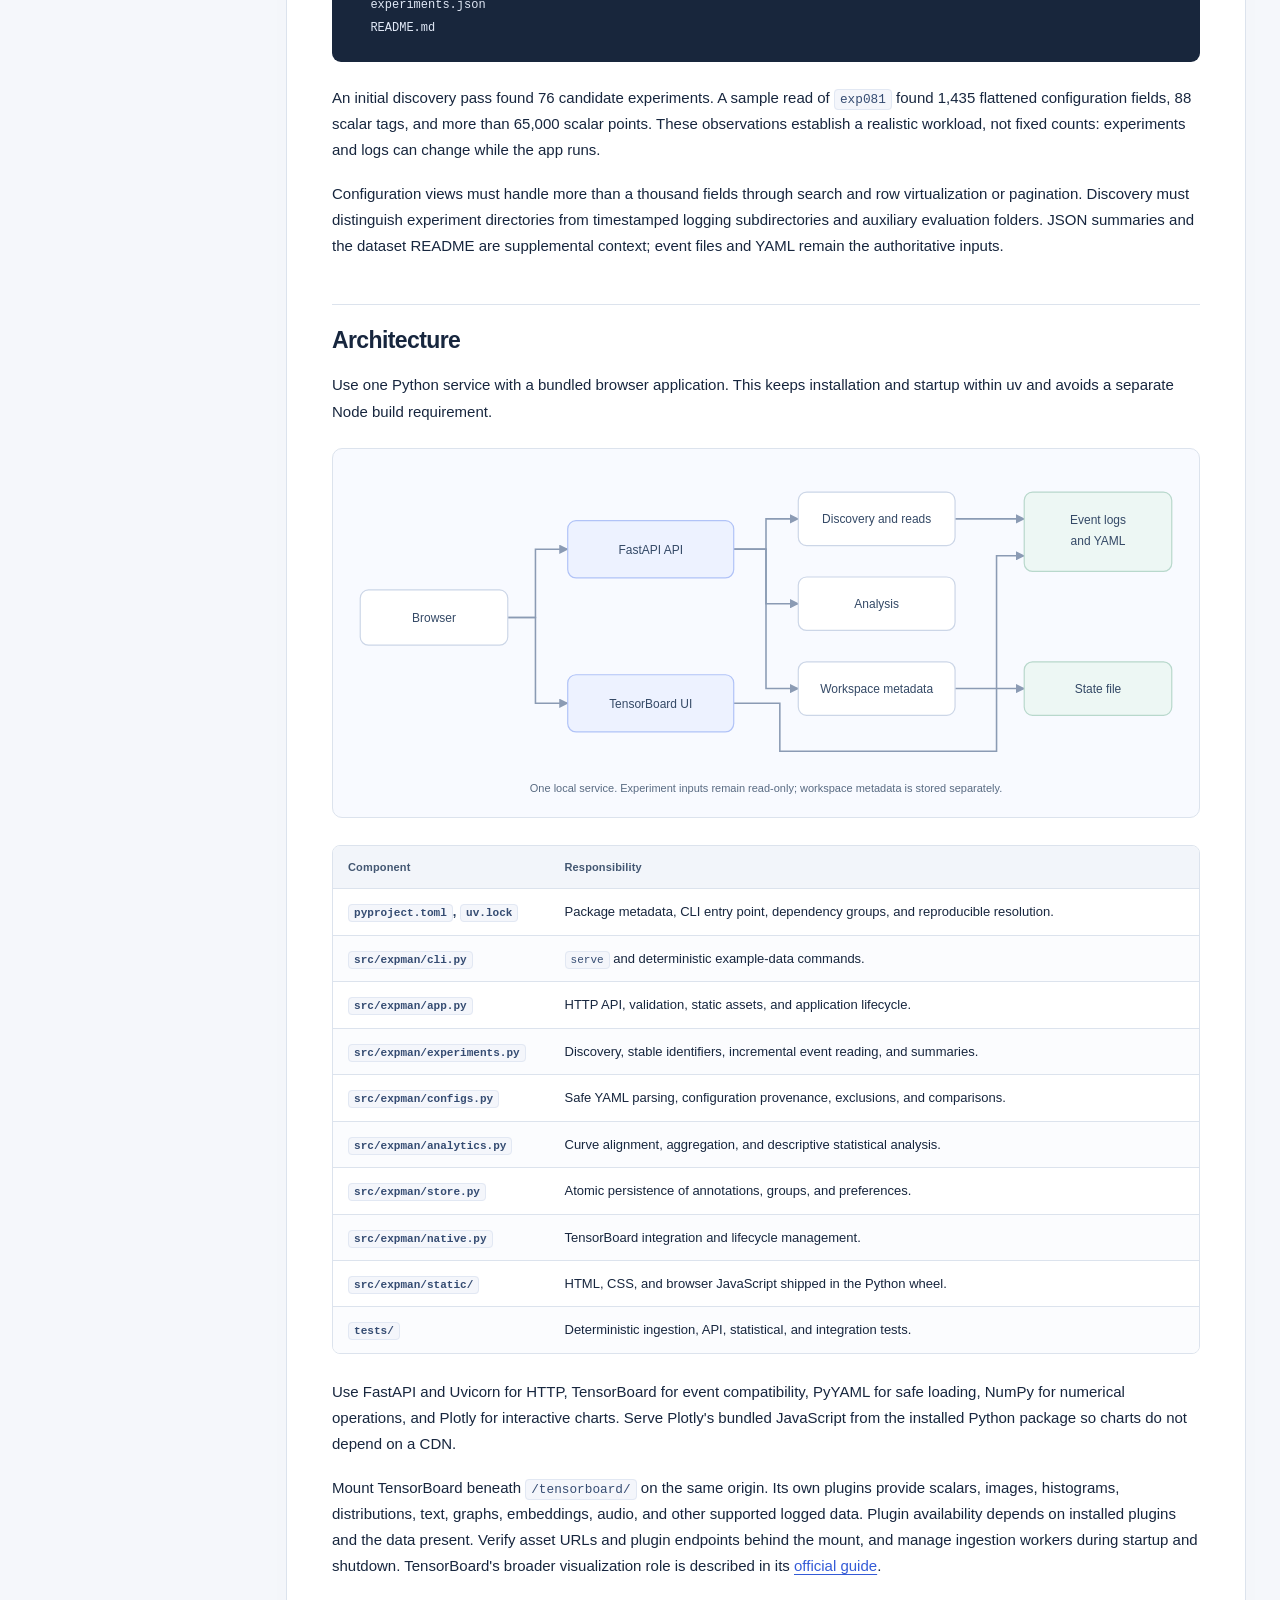
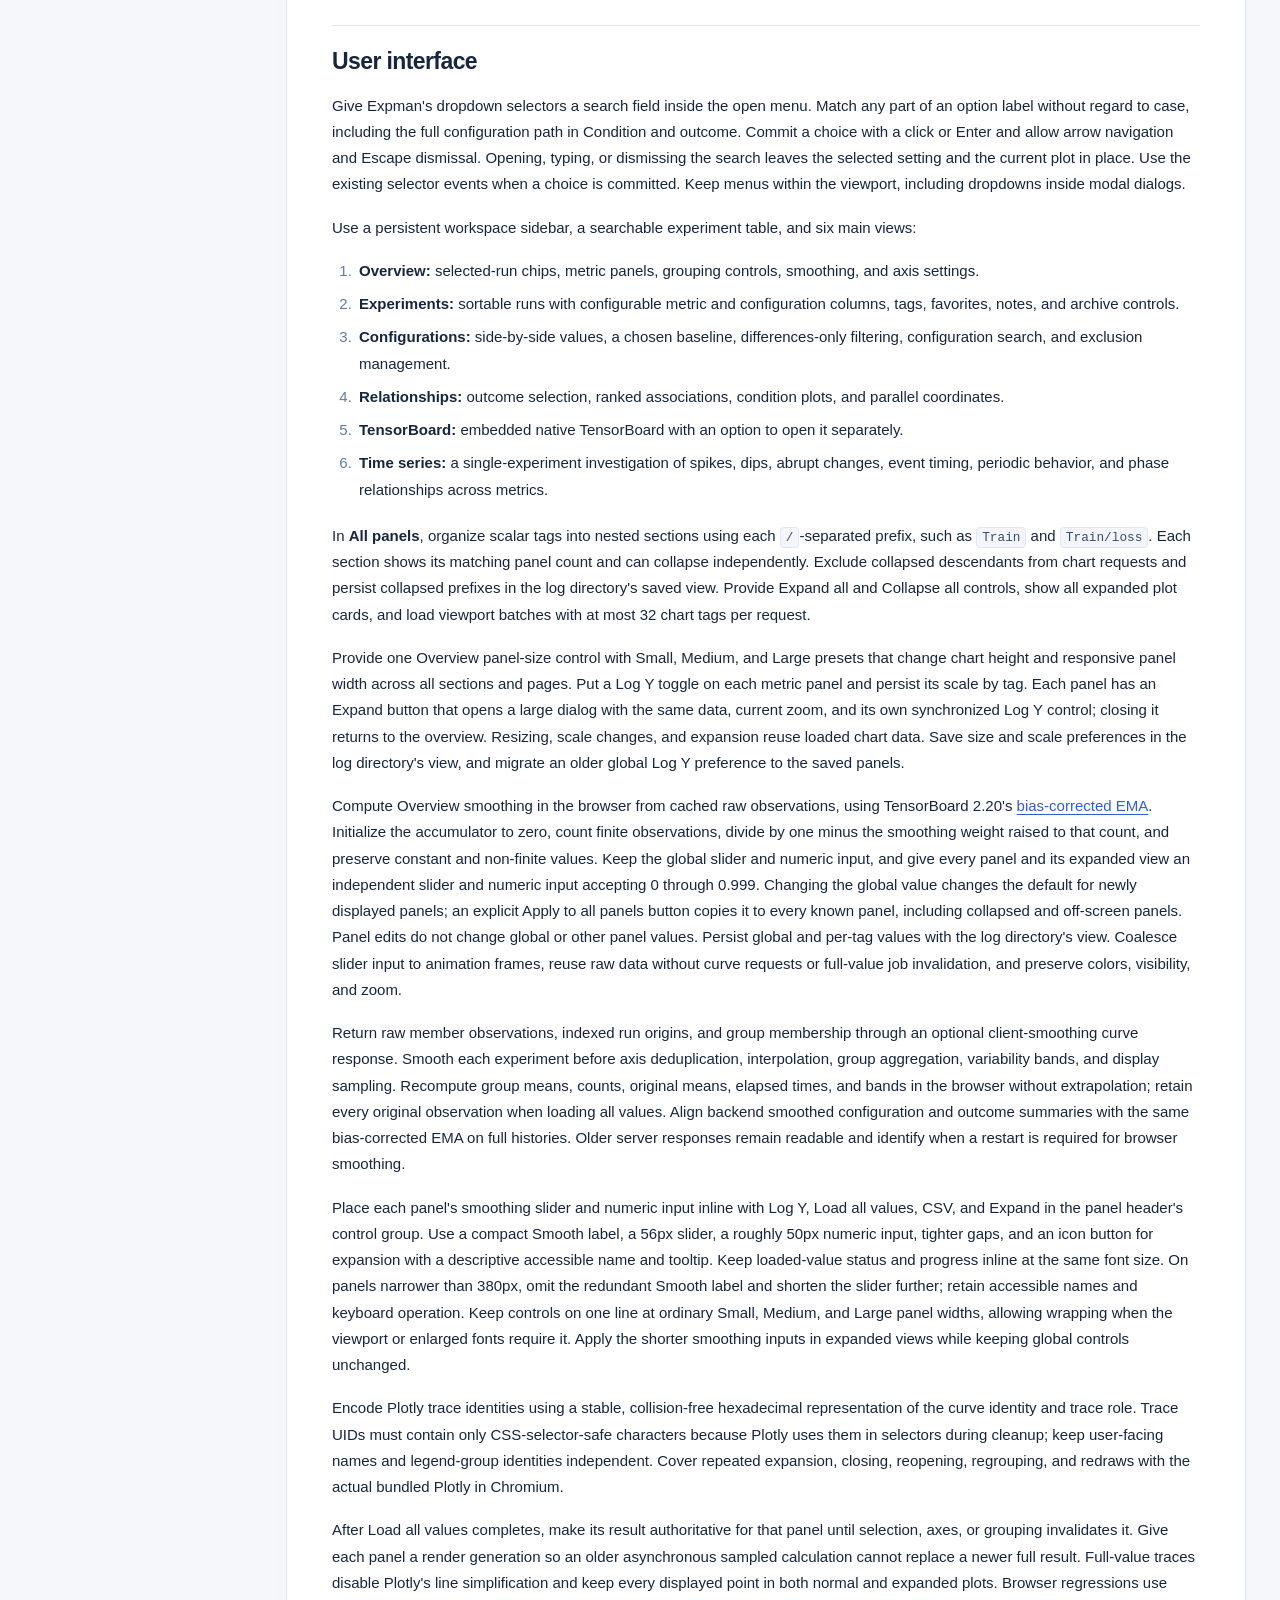
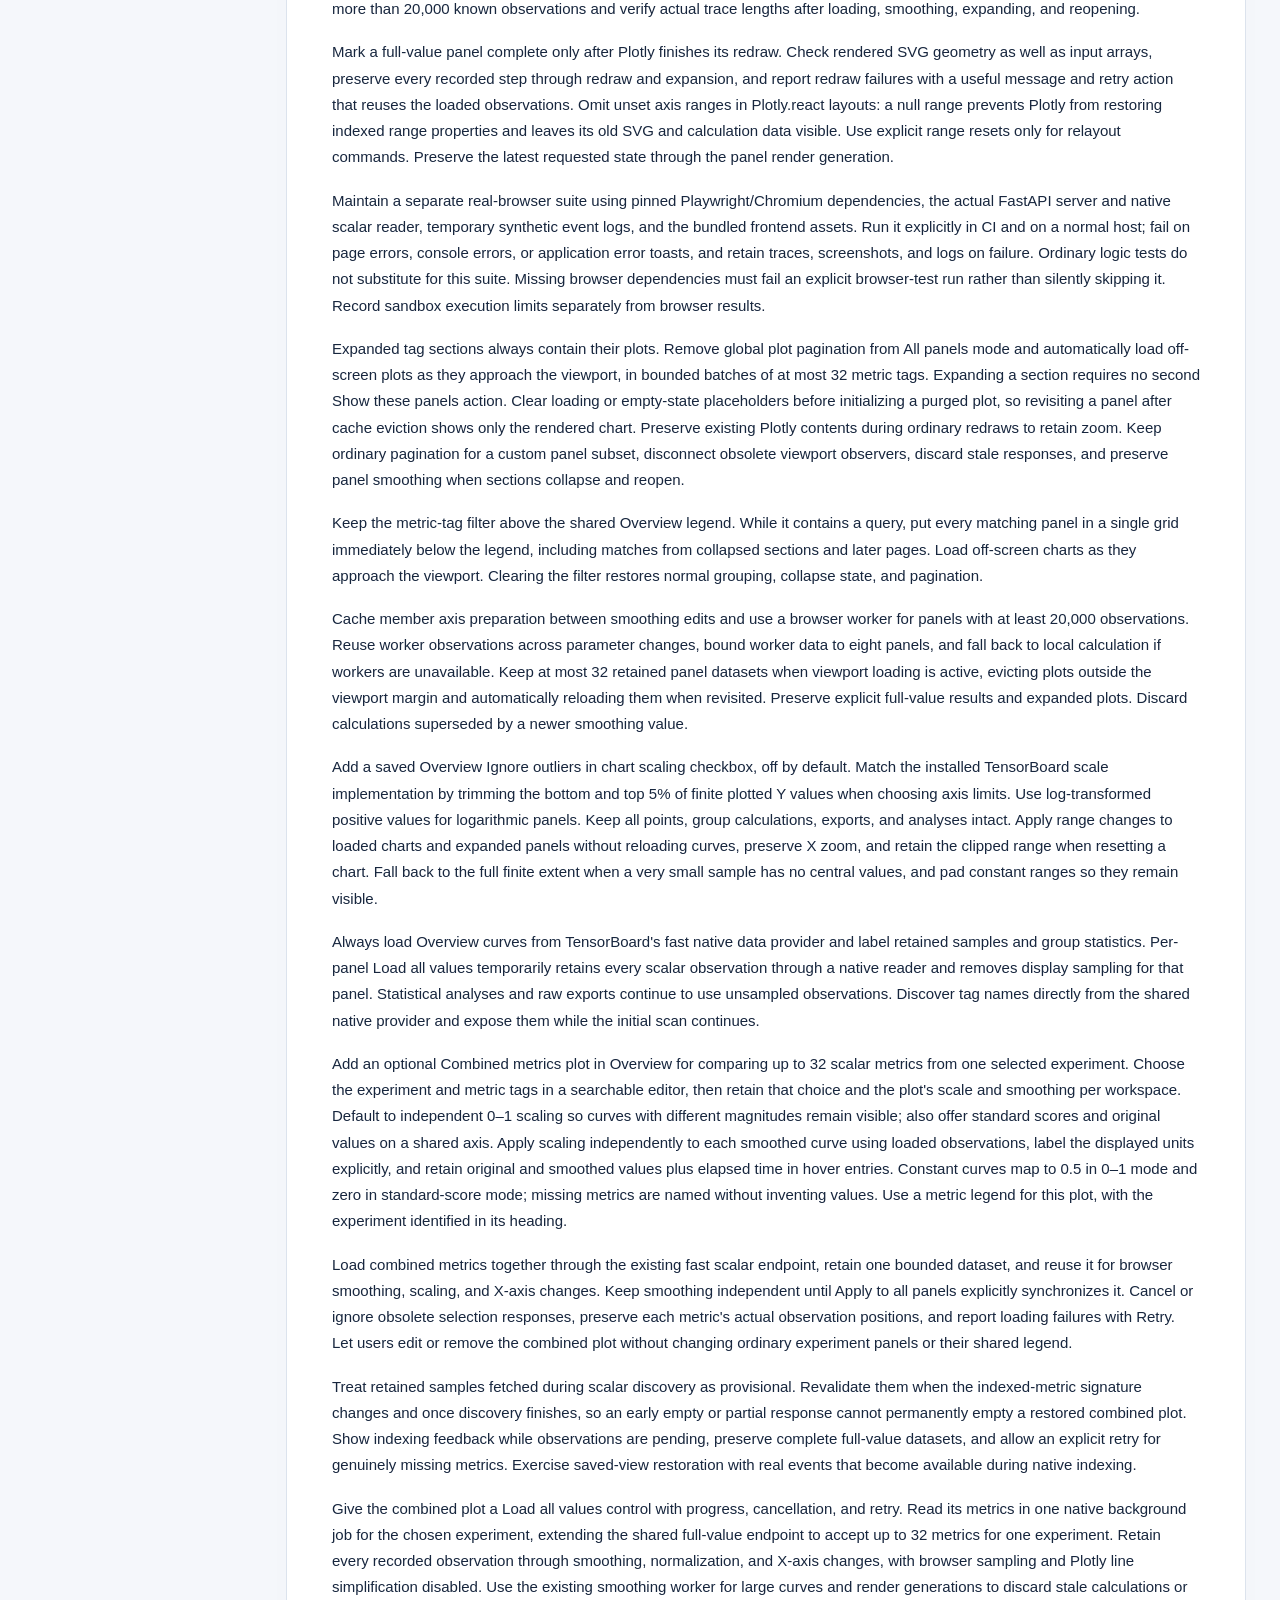
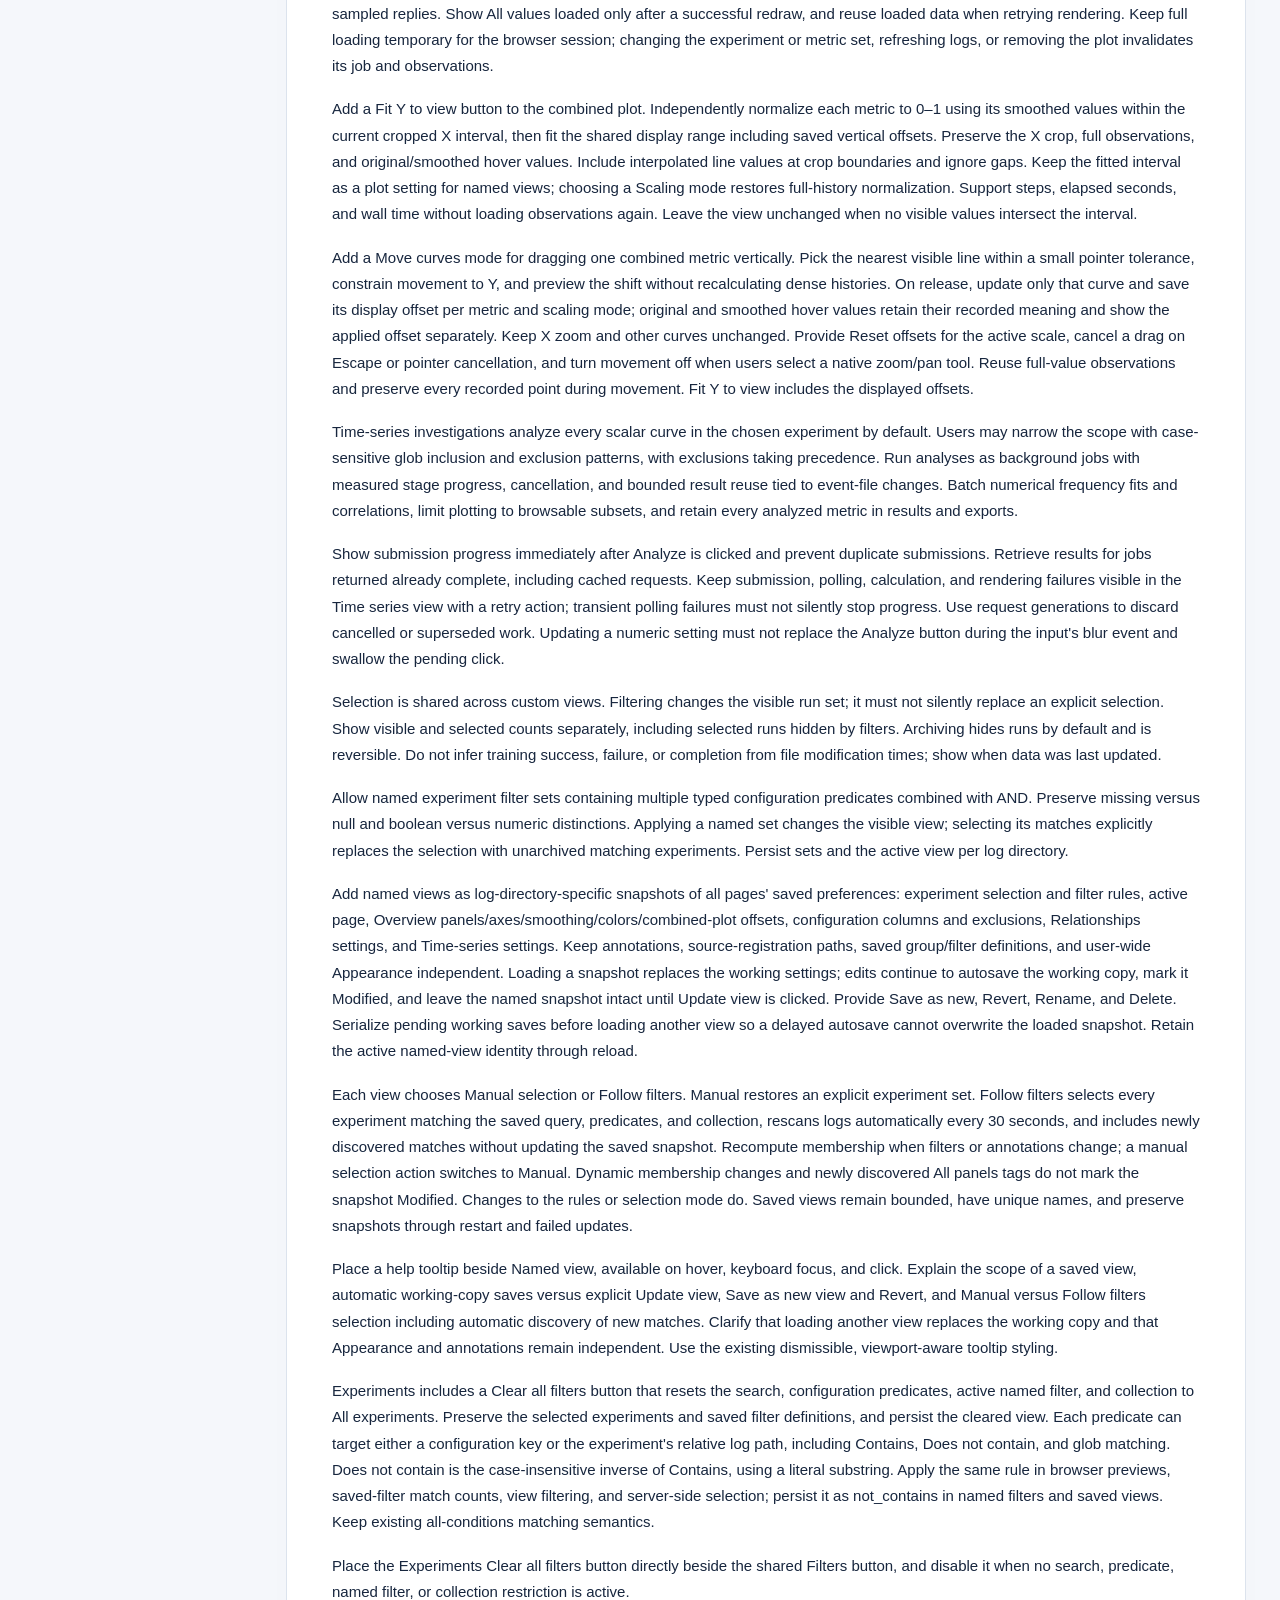
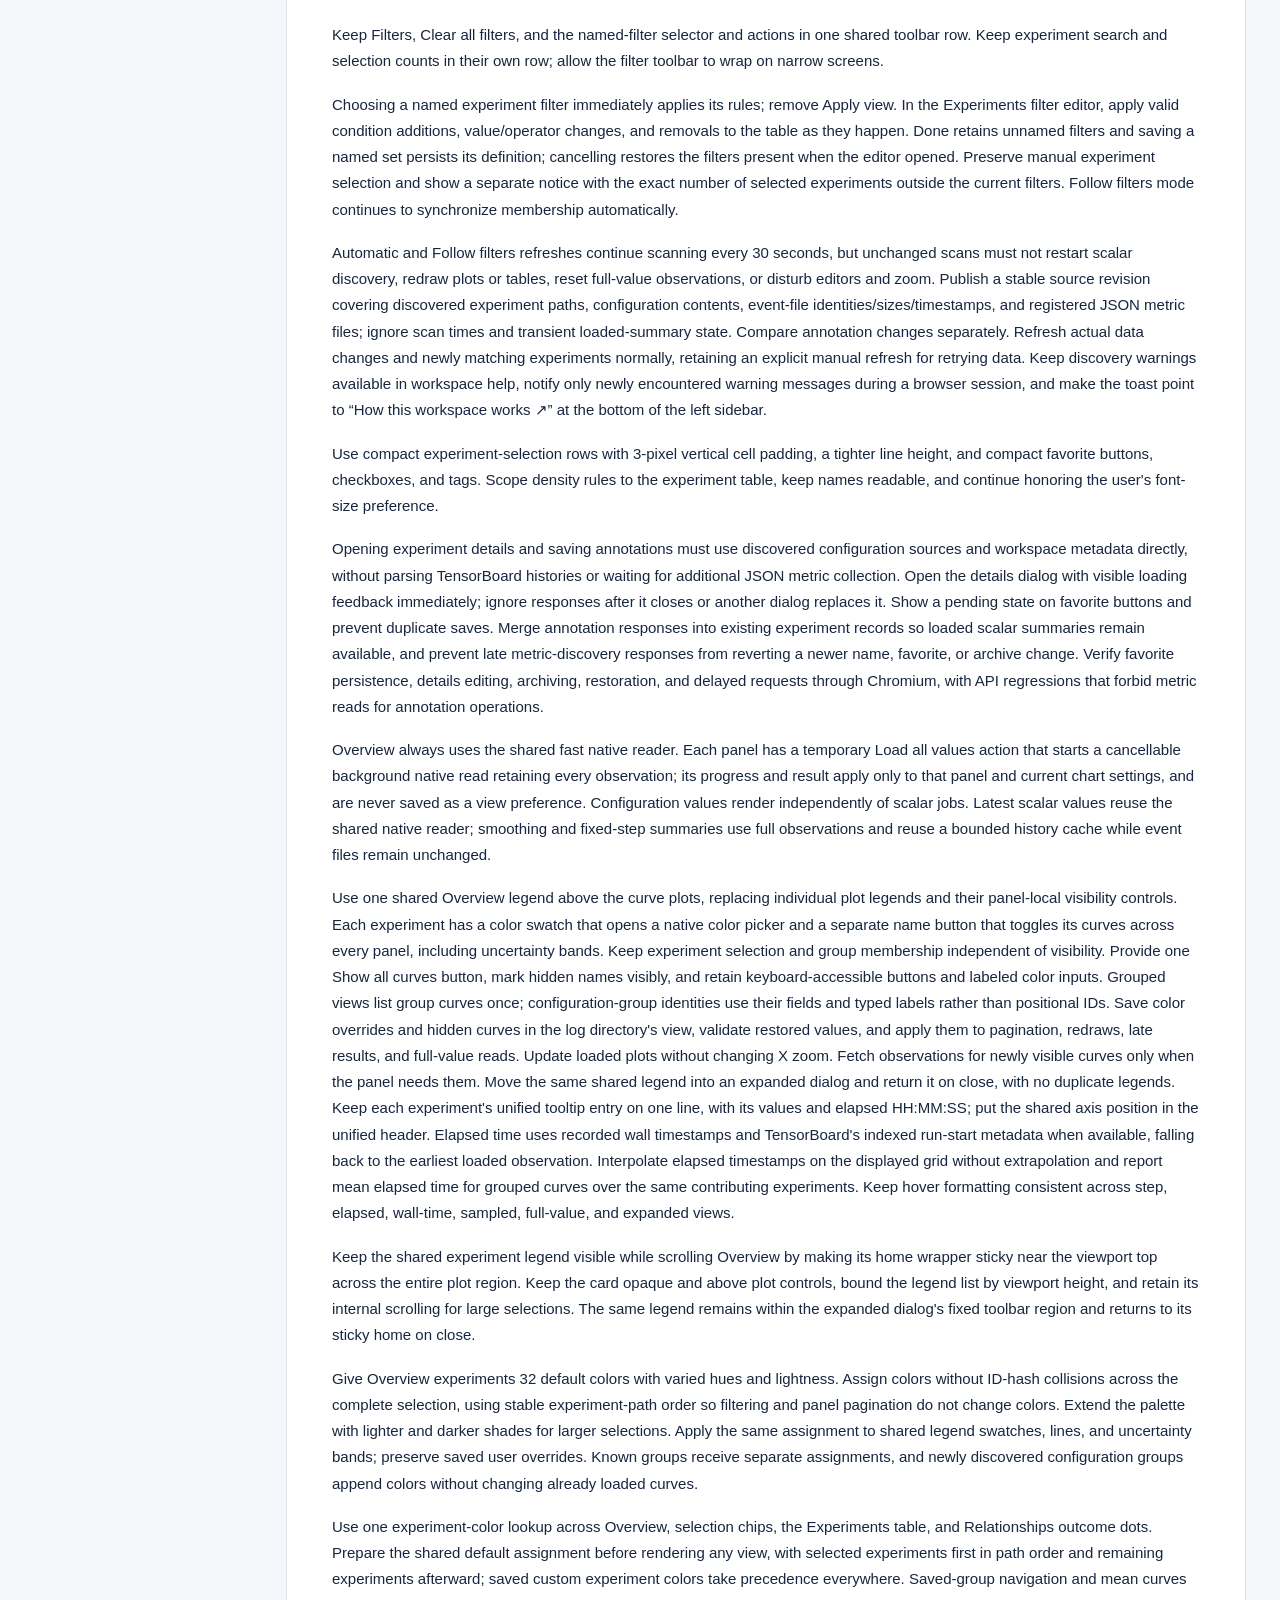
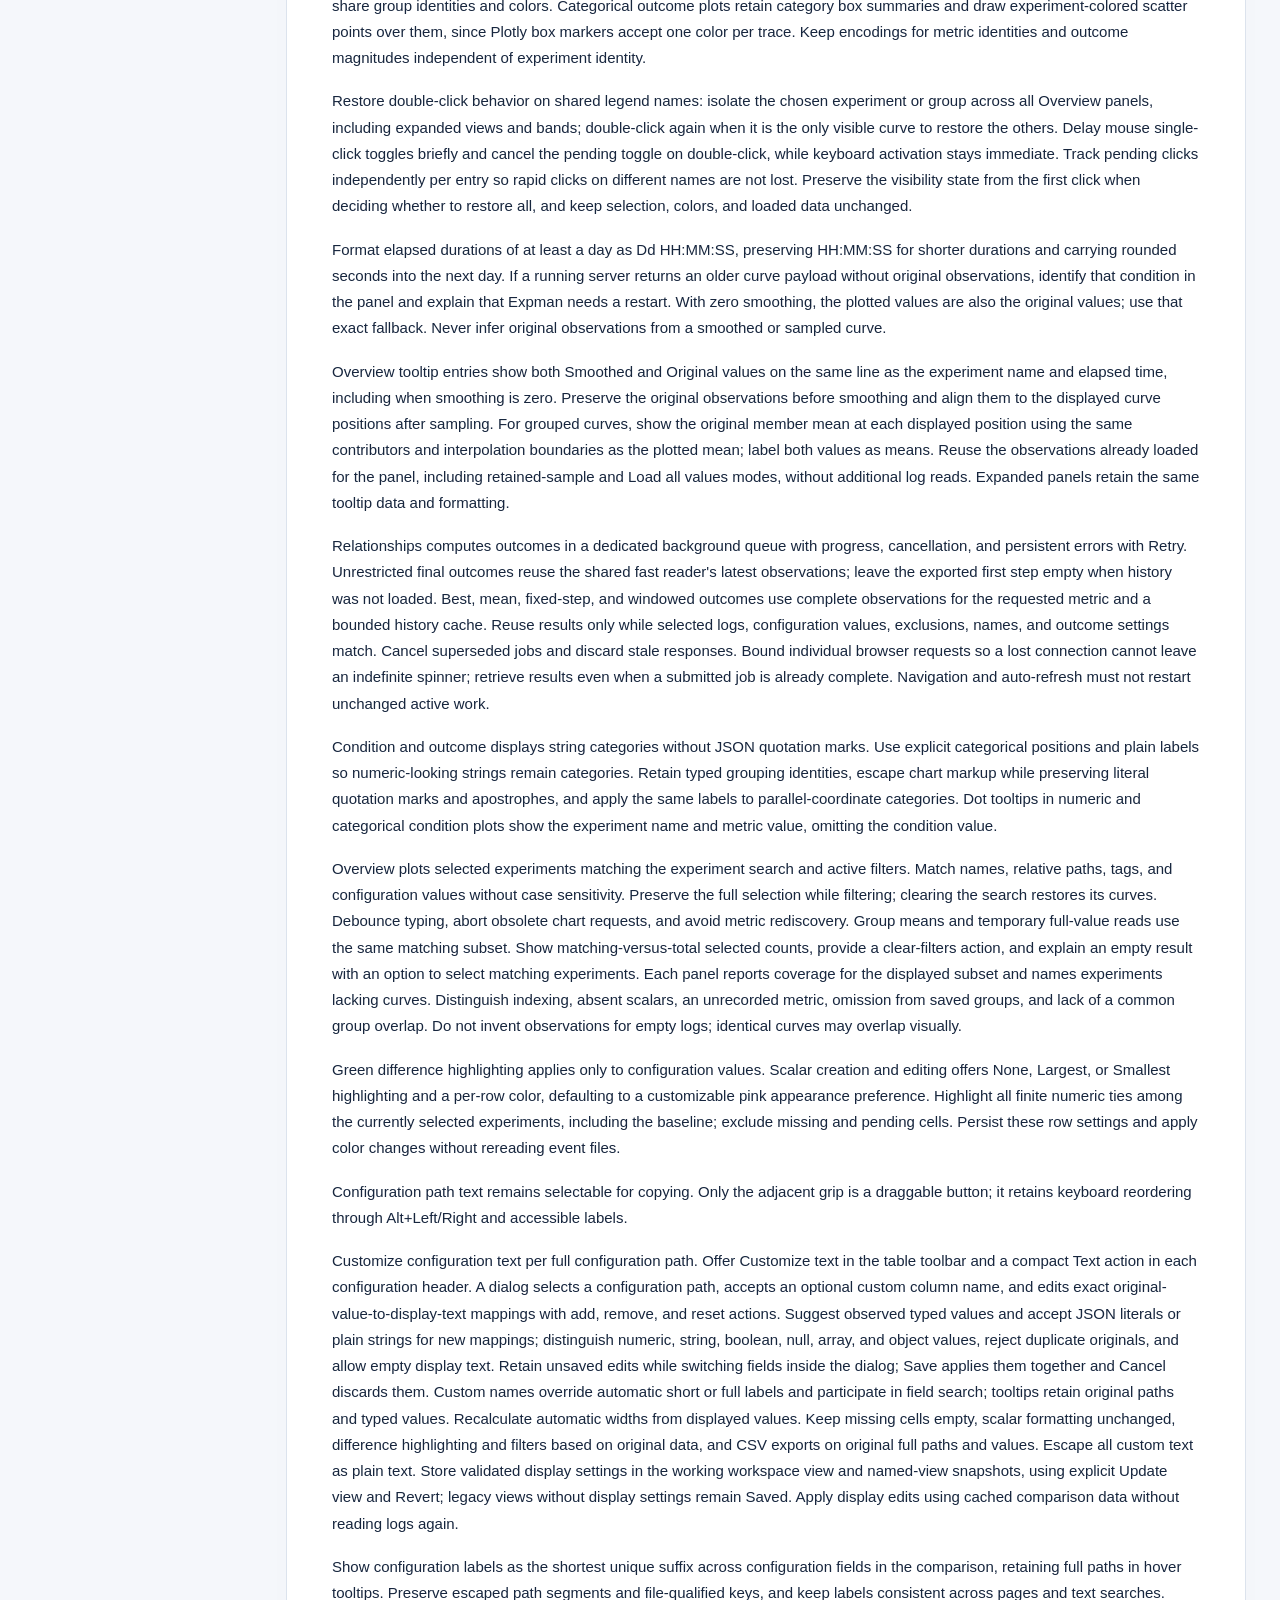
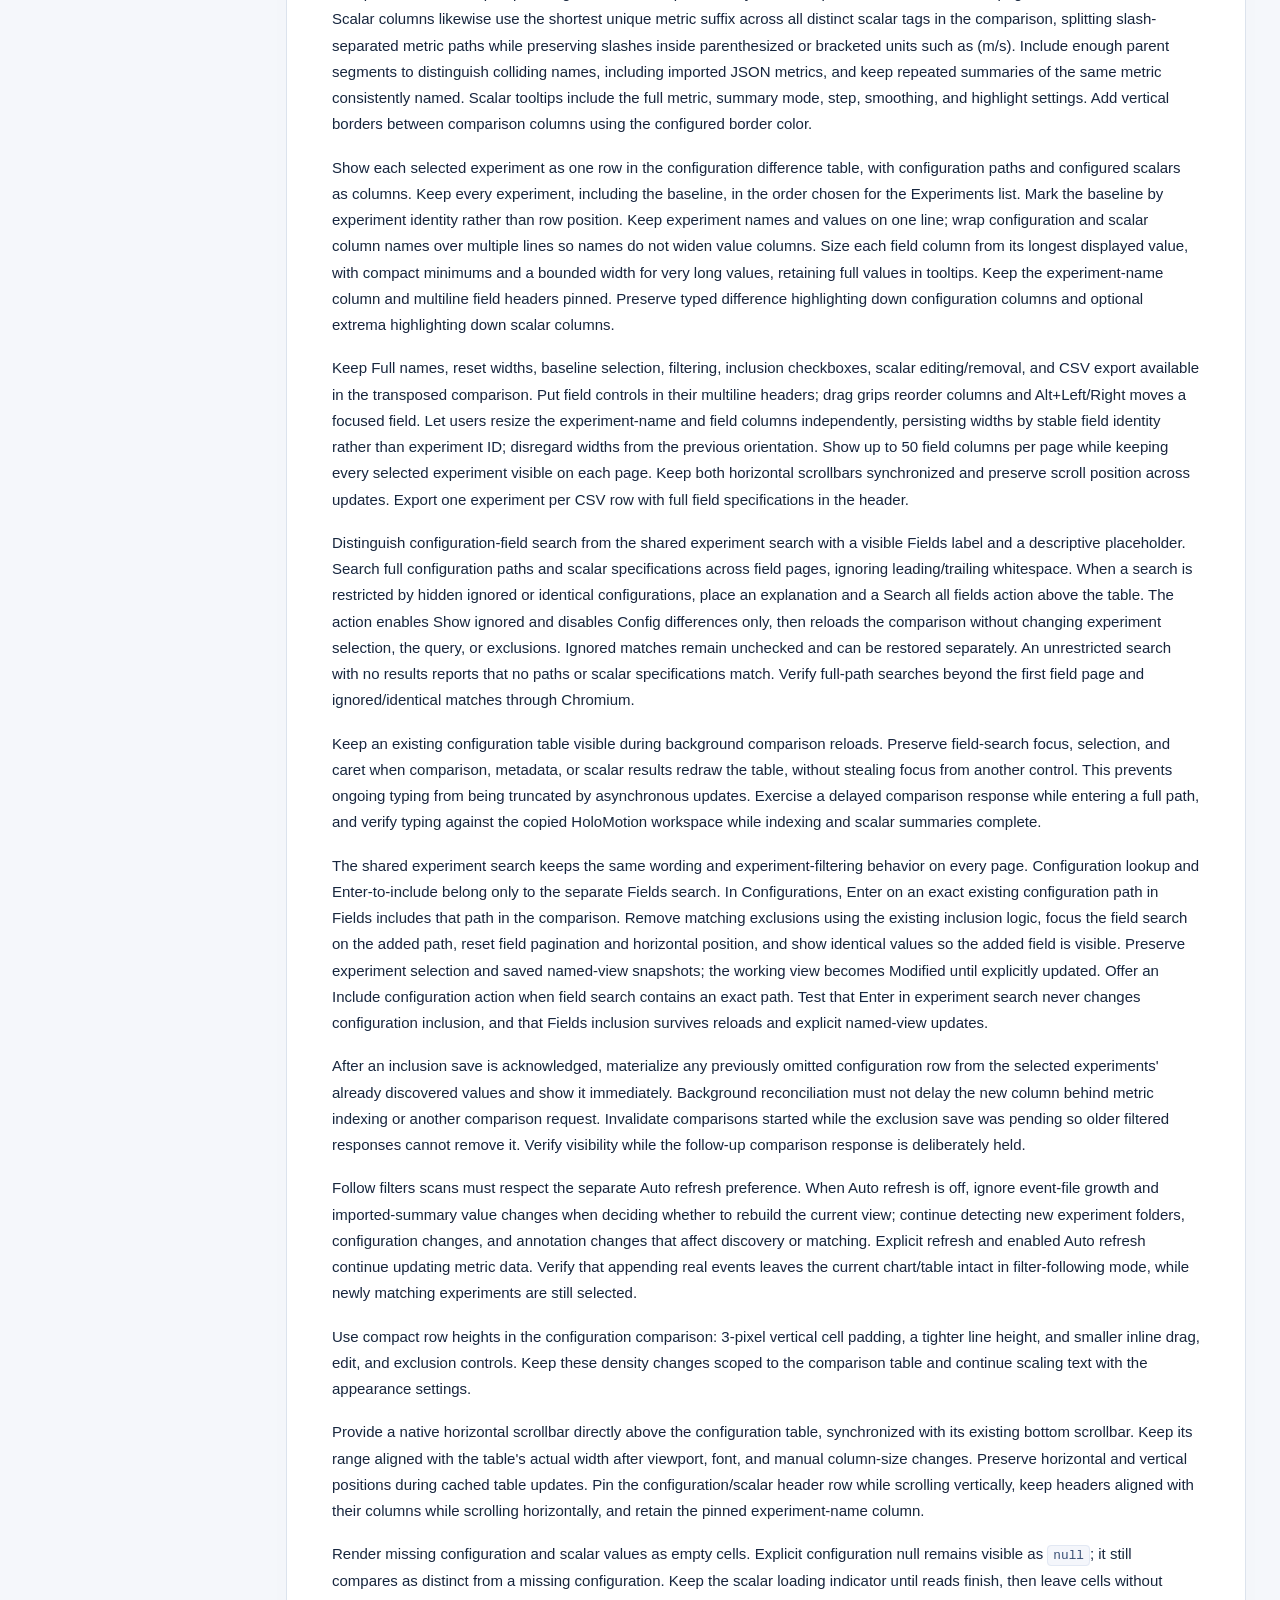
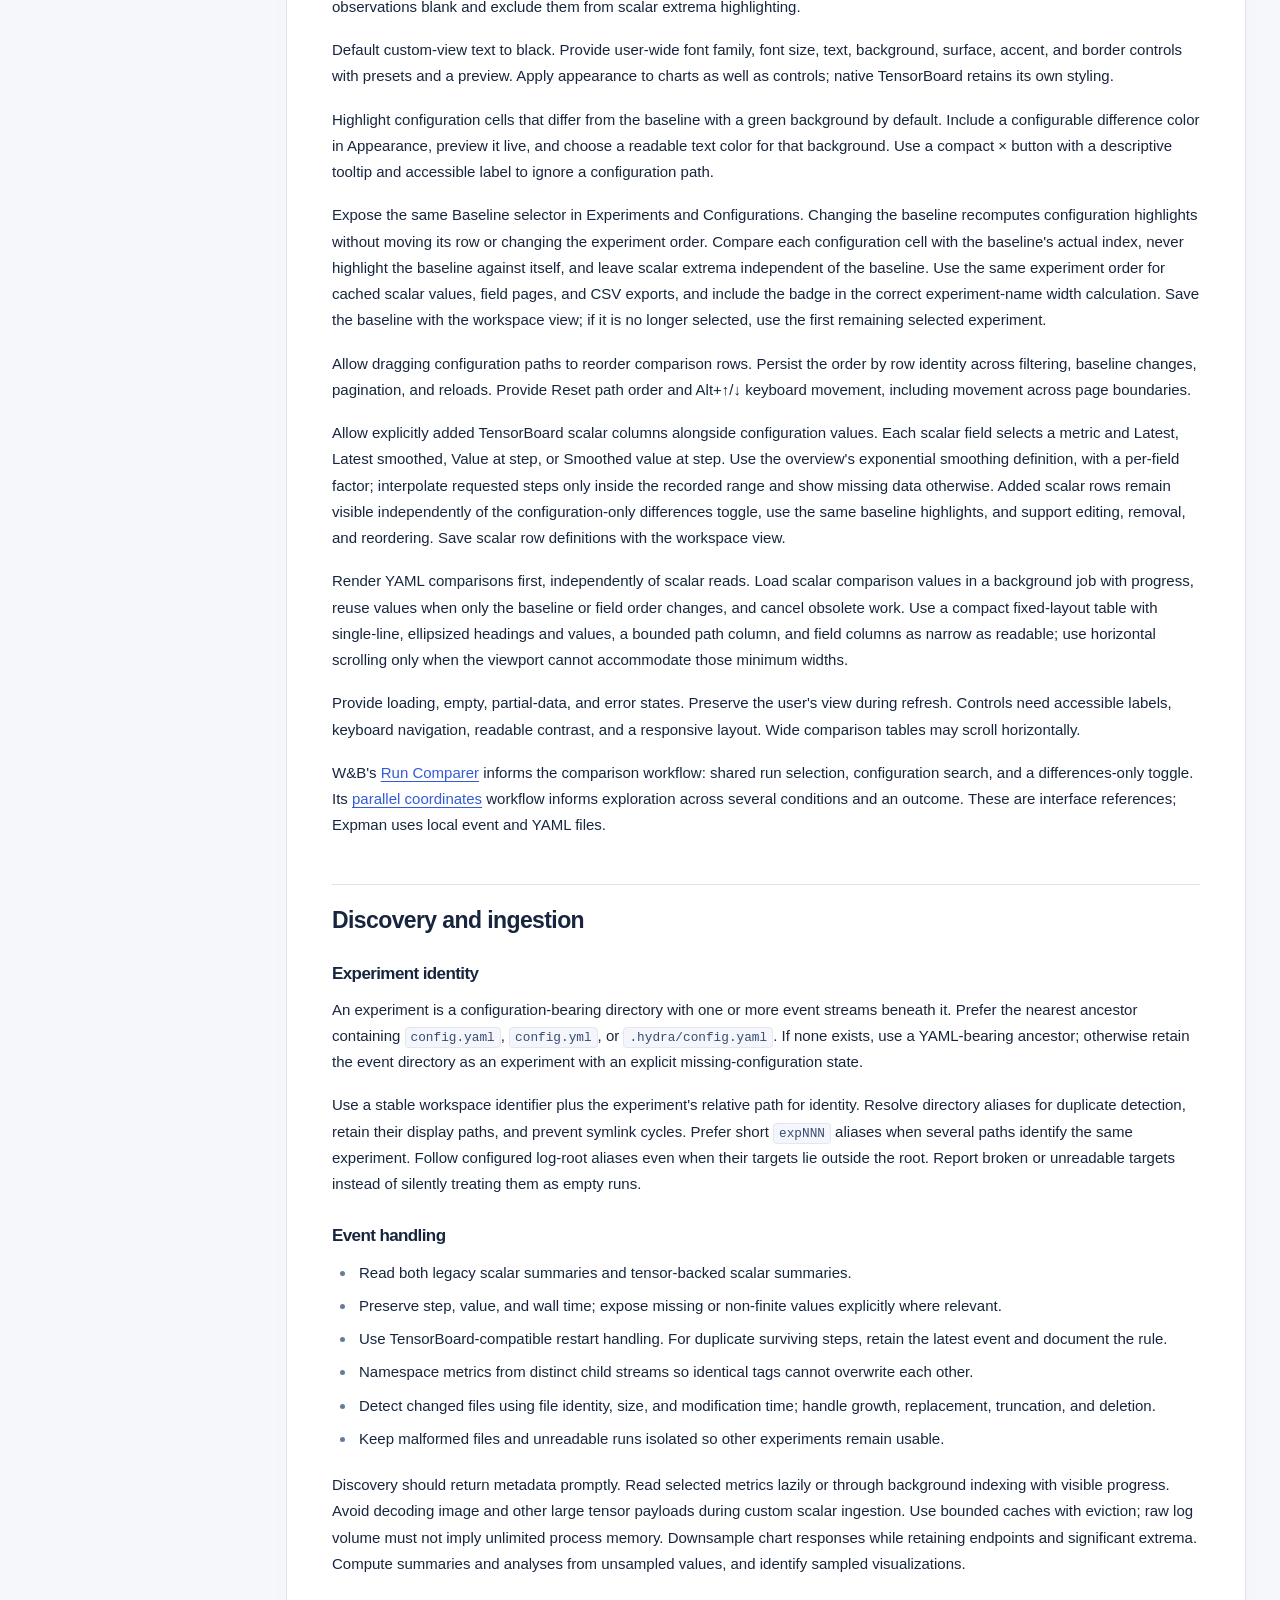
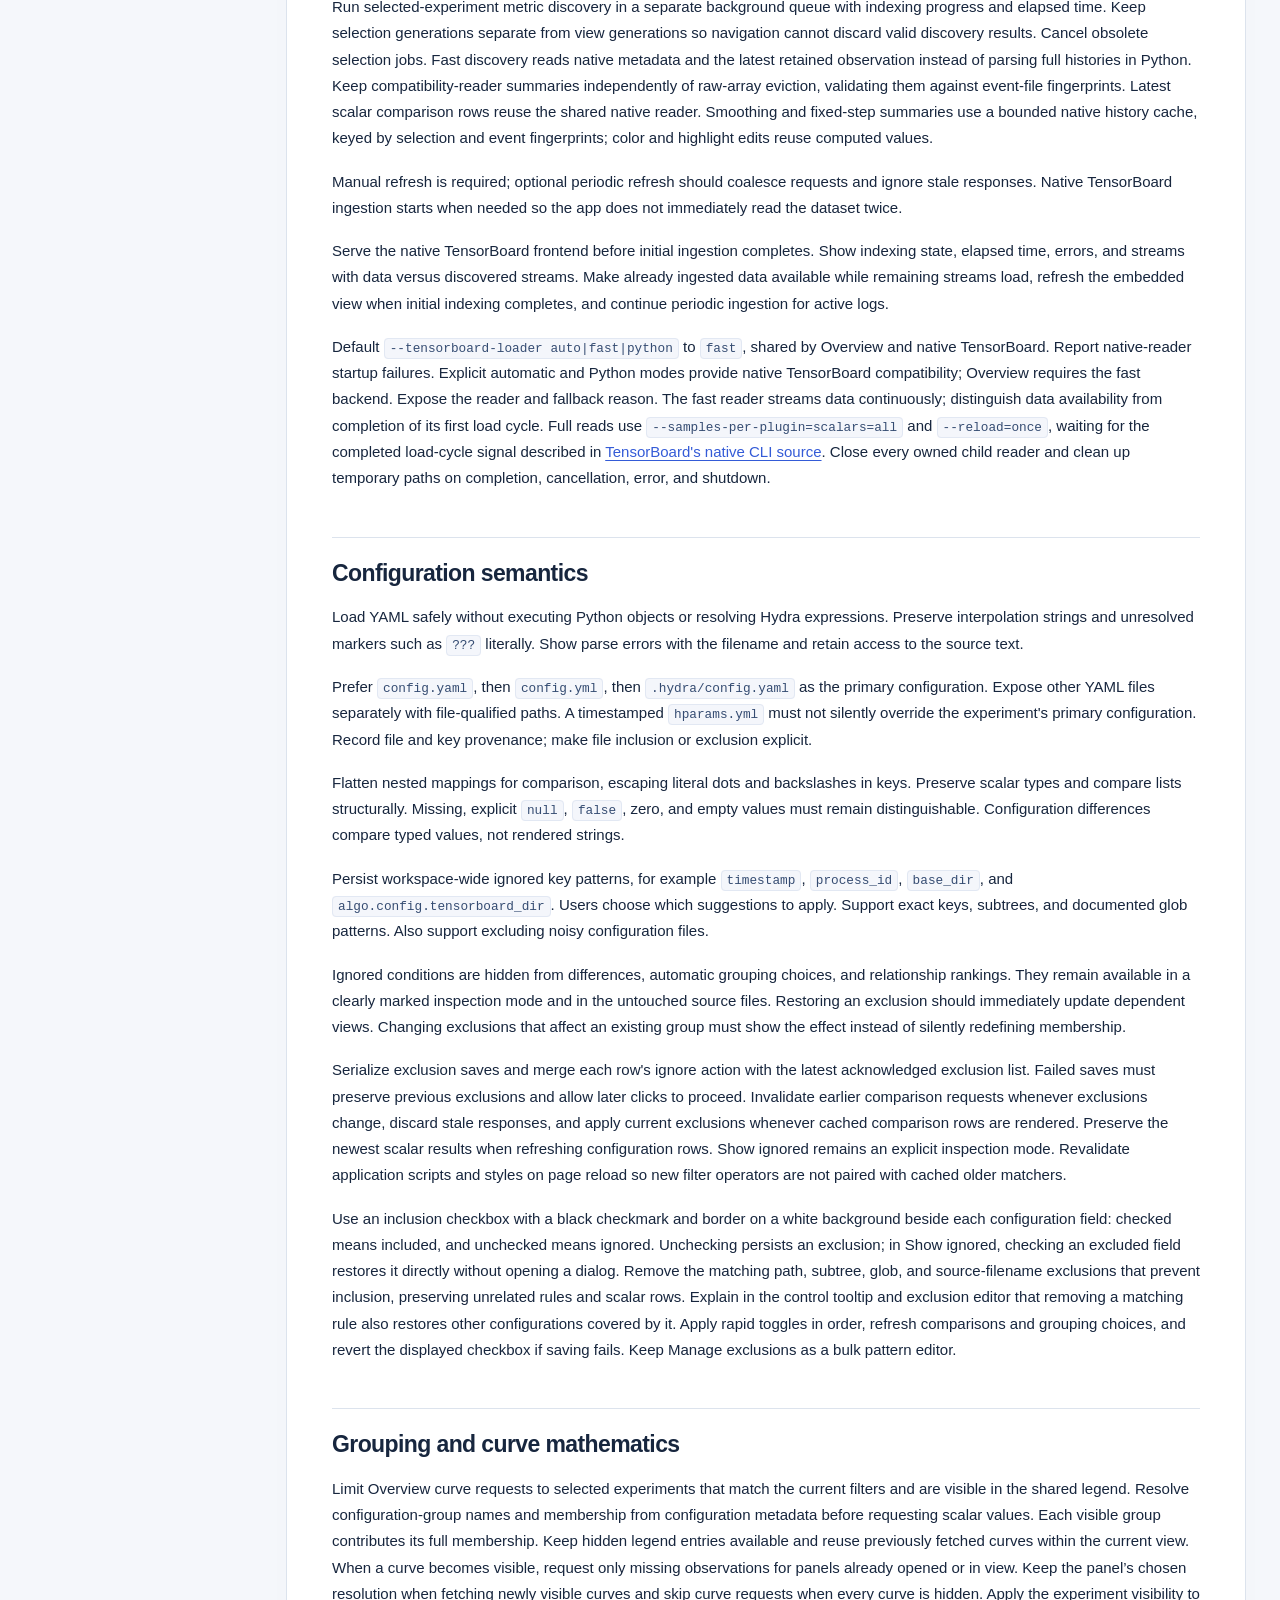
==== commit 801853a3: "Add sustained-change analysis and improve plot exploration Compare sustained changes against a prece" ====
--- a/docs/design.html
+++ b/docs/design.html
@@ -95,6 +95,7 @@
 <li><a href="#grouping-and-curve-mathematics">Grouping and curve mathematics</a></li>
 <li><a href="#condition-and-result-analysis">Condition and result analysis</a></li>
 <li><a href="#correlated-events-within-an-experiment">Correlated events within an experiment</a></li>
+<li><a href="#sustained-changes-and-onset-order">Sustained changes and onset order</a></li>
 <li><a href="#periodic-behavior-discovery-and-analysis">Periodic behavior discovery and analysis</a></li>
 <li><a href="#persistence-and-data-access">Persistence and data access</a></li>
 <li><a href="#api-outline">API outline</a></li>
@@ -262,6 +263,7 @@
 <p>Use FastAPI and Uvicorn for HTTP, TensorBoard for event compatibility, PyYAML for safe loading, NumPy for numerical operations, and Plotly for interactive charts. Serve Plotly's bundled JavaScript from the installed Python package so charts do not depend on a CDN.</p>
 <p>Mount TensorBoard beneath <code>/tensorboard/</code> on the same origin. Its own plugins provide scalars, images, histograms, distributions, text, graphs, embeddings, audio, and other supported logged data. Plugin availability depends on installed plugins and the data present. Verify asset URLs and plugin endpoints behind the mount, and manage ingestion workers during startup and shutdown. TensorBoard's broader visualization role is described in its <a href="https://www.tensorflow.org/tensorboard/get_started">official guide</a>.</p>
 <h2 id="user-interface">User interface</h2>
+<p>Give Expman's dropdown selectors a search field inside the open menu. Match any part of an option label without regard to case, including the full configuration path in Condition and outcome. Commit a choice with a click or Enter and allow arrow navigation and Escape dismissal. Opening, typing, or dismissing the search leaves the selected setting and the current plot in place. Use the existing selector events when a choice is committed. Keep menus within the viewport, including dropdowns inside modal dialogs.</p>
 <p>Use a persistent workspace sidebar, a searchable experiment table, and six main views:</p>
 <ol>
 <li><strong>Overview:</strong> selected-run chips, metric panels, grouping controls, smoothing, and axis settings.</li>
@@ -281,6 +283,7 @@
 <p>Mark a full-value panel complete only after Plotly finishes its redraw. Check rendered SVG geometry as well as input arrays, preserve every recorded step through redraw and expansion, and report redraw failures with a useful message and retry action that reuses the loaded observations. Omit unset axis ranges in Plotly.react layouts: a null range prevents Plotly from restoring indexed range properties and leaves its old SVG and calculation data visible. Use explicit range resets only for relayout commands. Preserve the latest requested state through the panel render generation.</p>
 <p>Maintain a separate real-browser suite using pinned Playwright/Chromium dependencies, the actual FastAPI server and native scalar reader, temporary synthetic event logs, and the bundled frontend assets. Run it explicitly in CI and on a normal host; fail on page errors, console errors, or application error toasts, and retain traces, screenshots, and logs on failure. Ordinary logic tests do not substitute for this suite. Missing browser dependencies must fail an explicit browser-test run rather than silently skipping it. Record sandbox execution limits separately from browser results.</p>
 <p>Expanded tag sections always contain their plots. Remove global plot pagination from All panels mode and automatically load off-screen plots as they approach the viewport, in bounded batches of at most 32 metric tags. Expanding a section requires no second Show these panels action. Clear loading or empty-state placeholders before initializing a purged plot, so revisiting a panel after cache eviction shows only the rendered chart. Preserve existing Plotly contents during ordinary redraws to retain zoom. Keep ordinary pagination for a custom panel subset, disconnect obsolete viewport observers, discard stale responses, and preserve panel smoothing when sections collapse and reopen.</p>
+<p>Keep the metric-tag filter above the shared Overview legend. While it contains a query, put every matching panel in a single grid immediately below the legend, including matches from collapsed sections and later pages. Load off-screen charts as they approach the viewport. Clearing the filter restores normal grouping, collapse state, and pagination.</p>
 <p>Cache member axis preparation between smoothing edits and use a browser worker for panels with at least 20,000 observations. Reuse worker observations across parameter changes, bound worker data to eight panels, and fall back to local calculation if workers are unavailable. Keep at most 32 retained panel datasets when viewport loading is active, evicting plots outside the viewport margin and automatically reloading them when revisited. Preserve explicit full-value results and expanded plots. Discard calculations superseded by a newer smoothing value.</p>
 <p>Add a saved Overview Ignore outliers in chart scaling checkbox, off by default. Match the installed TensorBoard scale implementation by trimming the bottom and top 5% of finite plotted Y values when choosing axis limits. Use log-transformed positive values for logarithmic panels. Keep all points, group calculations, exports, and analyses intact. Apply range changes to loaded charts and expanded panels without reloading curves, preserve X zoom, and retain the clipped range when resetting a chart. Fall back to the full finite extent when a very small sample has no central values, and pad constant ranges so they remain visible.</p>
 <p>Always load Overview curves from TensorBoard's fast native data provider and label retained samples and group statistics. Per-panel Load all values temporarily retains every scalar observation through a native reader and removes display sampling for that panel. Statistical analyses and raw exports continue to use unsampled observations. Discover tag names directly from the shared native provider and expose them while the initial scan continues.</p>
@@ -305,7 +308,7 @@
 <p>Use compact experiment-selection rows with 3-pixel vertical cell padding, a tighter line height, and compact favorite buttons, checkboxes, and tags. Scope density rules to the experiment table, keep names readable, and continue honoring the user's font-size preference.</p>
 <p>Opening experiment details and saving annotations must use discovered configuration sources and workspace metadata directly, without parsing TensorBoard histories or waiting for additional JSON metric collection. Open the details dialog with visible loading feedback immediately; ignore responses after it closes or another dialog replaces it. Show a pending state on favorite buttons and prevent duplicate saves. Merge annotation responses into existing experiment records so loaded scalar summaries remain available, and prevent late metric-discovery responses from reverting a newer name, favorite, or archive change. Verify favorite persistence, details editing, archiving, restoration, and delayed requests through Chromium, with API regressions that forbid metric reads for annotation operations.</p>
 <p>Overview always uses the shared fast native reader. Each panel has a temporary Load all values action that starts a cancellable background native read retaining every observation; its progress and result apply only to that panel and current chart settings, and are never saved as a view preference. Configuration values render independently of scalar jobs. Latest scalar values reuse the shared native reader; smoothing and fixed-step summaries use full observations and reuse a bounded history cache while event files remain unchanged.</p>
-<p>Use one shared Overview legend above the curve plots, replacing individual plot legends and their panel-local visibility controls. Each experiment has a color swatch that opens a native color picker and a separate name button that toggles its curves across every panel, including uncertainty bands. Keep experiment selection and group membership independent of visibility. Provide one Show all curves button, mark hidden names visibly, and retain keyboard-accessible buttons and labeled color inputs. Grouped views list group curves once; configuration-group identities use their fields and typed labels rather than positional IDs. Save color overrides and hidden curves in the log directory's view, validate restored values, and apply them to pagination, redraws, late results, and full-value reads. Update loaded plots without fetching data or changing X zoom. Move the same shared legend into an expanded dialog and return it on close, with no duplicate legends. Keep each experiment's unified tooltip entry on one line, with its values and elapsed HH:MM:SS; put the shared axis position in the unified header. Elapsed time uses recorded wall timestamps and TensorBoard's indexed run-start metadata when available, falling back to the earliest loaded observation. Interpolate elapsed timestamps on the displayed grid without extrapolation and report mean elapsed time for grouped curves over the same contributing experiments. Keep hover formatting consistent across step, elapsed, wall-time, sampled, full-value, and expanded views.</p>
+<p>Use one shared Overview legend above the curve plots, replacing individual plot legends and their panel-local visibility controls. Each experiment has a color swatch that opens a native color picker and a separate name button that toggles its curves across every panel, including uncertainty bands. Keep experiment selection and group membership independent of visibility. Provide one Show all curves button, mark hidden names visibly, and retain keyboard-accessible buttons and labeled color inputs. Grouped views list group curves once; configuration-group identities use their fields and typed labels rather than positional IDs. Save color overrides and hidden curves in the log directory's view, validate restored values, and apply them to pagination, redraws, late results, and full-value reads. Update loaded plots without changing X zoom. Fetch observations for newly visible curves only when the panel needs them. Move the same shared legend into an expanded dialog and return it on close, with no duplicate legends. Keep each experiment's unified tooltip entry on one line, with its values and elapsed HH:MM:SS; put the shared axis position in the unified header. Elapsed time uses recorded wall timestamps and TensorBoard's indexed run-start metadata when available, falling back to the earliest loaded observation. Interpolate elapsed timestamps on the displayed grid without extrapolation and report mean elapsed time for grouped curves over the same contributing experiments. Keep hover formatting consistent across step, elapsed, wall-time, sampled, full-value, and expanded views.</p>
 <p>Keep the shared experiment legend visible while scrolling Overview by making its home wrapper sticky near the viewport top across the entire plot region. Keep the card opaque and above plot controls, bound the legend list by viewport height, and retain its internal scrolling for large selections. The same legend remains within the expanded dialog's fixed toolbar region and returns to its sticky home on close.</p>
 <p>Give Overview experiments 32 default colors with varied hues and lightness. Assign colors without ID-hash collisions across the complete selection, using stable experiment-path order so filtering and panel pagination do not change colors. Extend the palette with lighter and darker shades for larger selections. Apply the same assignment to shared legend swatches, lines, and uncertainty bands; preserve saved user overrides. Known groups receive separate assignments, and newly discovered configuration groups append colors without changing already loaded curves.</p>
 <p>Use one experiment-color lookup across Overview, selection chips, the Experiments table, and Relationships outcome dots. Prepare the shared default assignment before rendering any view, with selected experiments first in path order and remaining experiments afterward; saved custom experiment colors take precedence everywhere. Saved-group navigation and mean curves share group identities and colors. Categorical outcome plots retain category box summaries and draw experiment-colored scatter points over them, since Plotly box markers accept one color per trace. Keep encodings for metric identities and outcome magnitudes independent of experiment identity.</p>
@@ -317,6 +320,7 @@
 <p>Overview plots selected experiments matching the experiment search and active filters. Match names, relative paths, tags, and configuration values without case sensitivity. Preserve the full selection while filtering; clearing the search restores its curves. Debounce typing, abort obsolete chart requests, and avoid metric rediscovery. Group means and temporary full-value reads use the same matching subset. Show matching-versus-total selected counts, provide a clear-filters action, and explain an empty result with an option to select matching experiments. Each panel reports coverage for the displayed subset and names experiments lacking curves. Distinguish indexing, absent scalars, an unrecorded metric, omission from saved groups, and lack of a common group overlap. Do not invent observations for empty logs; identical curves may overlap visually.</p>
 <p>Green difference highlighting applies only to configuration values. Scalar creation and editing offers None, Largest, or Smallest highlighting and a per-row color, defaulting to a customizable pink appearance preference. Highlight all finite numeric ties among the currently selected experiments, including the baseline; exclude missing and pending cells. Persist these row settings and apply color changes without rereading event files.</p>
 <p>Configuration path text remains selectable for copying. Only the adjacent grip is a draggable button; it retains keyboard reordering through Alt+Left/Right and accessible labels.</p>
+<p>Customize configuration text per full configuration path. Offer Customize text in the table toolbar and a compact Text action in each configuration header. A dialog selects a configuration path, accepts an optional custom column name, and edits exact original-value-to-display-text mappings with add, remove, and reset actions. Suggest observed typed values and accept JSON literals or plain strings for new mappings; distinguish numeric, string, boolean, null, array, and object values, reject duplicate originals, and allow empty display text. Retain unsaved edits while switching fields inside the dialog; Save applies them together and Cancel discards them. Custom names override automatic short or full labels and participate in field search; tooltips retain original paths and typed values. Recalculate automatic widths from displayed values. Keep missing cells empty, scalar formatting unchanged, difference highlighting and filters based on original data, and CSV exports on original full paths and values. Escape all custom text as plain text. Store validated display settings in the working workspace view and named-view snapshots, using explicit Update view and Revert; legacy views without display settings remain Saved. Apply display edits using cached comparison data without reading logs again.</p>
 <p>Show configuration labels as the shortest unique suffix across configuration fields in the comparison, retaining full paths in hover tooltips. Preserve escaped path segments and file-qualified keys, and keep labels consistent across pages and text searches. Scalar columns likewise use the shortest unique metric suffix across all distinct scalar tags in the comparison, splitting slash-separated metric paths while preserving slashes inside parenthesized or bracketed units such as (m/s). Include enough parent segments to distinguish colliding names, including imported JSON metrics, and keep repeated summaries of the same metric consistently named. Scalar tooltips include the full metric, summary mode, step, smoothing, and highlight settings. Add vertical borders between comparison columns using the configured border color.</p>
 <p>Show each selected experiment as one row in the configuration difference table, with configuration paths and configured scalars as columns. Keep every experiment, including the baseline, in the order chosen for the Experiments list. Mark the baseline by experiment identity rather than row position. Keep experiment names and values on one line; wrap configuration and scalar column names over multiple lines so names do not widen value columns. Size each field column from its longest displayed value, with compact minimums and a bounded width for very long values, retaining full values in tooltips. Keep the experiment-name column and multiline field headers pinned. Preserve typed difference highlighting down configuration columns and optional extrema highlighting down scalar columns.</p>
 <p>Keep Full names, reset widths, baseline selection, filtering, inclusion checkboxes, scalar editing/removal, and CSV export available in the transposed comparison. Put field controls in their multiline headers; drag grips reorder columns and Alt+Left/Right moves a focused field. Let users resize the experiment-name and field columns independently, persisting widths by stable field identity rather than experiment ID; disregard widths from the previous orientation. Show up to 50 field columns per page while keeping every selected experiment visible on each page. Keep both horizontal scrollbars synchronized and preserve scroll position across updates. Export one experiment per CSV row with full field specifications in the header.</p>
@@ -363,6 +367,9 @@
 <p>Serialize exclusion saves and merge each row's ignore action with the latest acknowledged exclusion list. Failed saves must preserve previous exclusions and allow later clicks to proceed. Invalidate earlier comparison requests whenever exclusions change, discard stale responses, and apply current exclusions whenever cached comparison rows are rendered. Preserve the newest scalar results when refreshing configuration rows. Show ignored remains an explicit inspection mode. Revalidate application scripts and styles on page reload so new filter operators are not paired with cached older matchers.</p>
 <p>Use an inclusion checkbox with a black checkmark and border on a white background beside each configuration field: checked means included, and unchecked means ignored. Unchecking persists an exclusion; in Show ignored, checking an excluded field restores it directly without opening a dialog. Remove the matching path, subtree, glob, and source-filename exclusions that prevent inclusion, preserving unrelated rules and scalar rows. Explain in the control tooltip and exclusion editor that removing a matching rule also restores other configurations covered by it. Apply rapid toggles in order, refresh comparisons and grouping choices, and revert the displayed checkbox if saving fails. Keep Manage exclusions as a bulk pattern editor.</p>
 <h2 id="grouping-and-curve-mathematics">Grouping and curve mathematics</h2>
+<p>Limit Overview curve requests to selected experiments that match the current filters and are visible in the shared legend. Resolve configuration-group names and membership from configuration metadata before requesting scalar values. Each visible group contributes its full membership. Keep hidden legend entries available and reuse previously fetched curves within the current view. When a curve becomes visible, request only missing observations for panels already opened or in view. Keep the panel’s chosen resolution when fetching newly visible curves and skip curve requests when every curve is hidden. Apply the experiment visibility to the combined plot as well. The shared TensorBoard index and the workspace metric catalog serve other views and continue to cover their existing scopes.</p>
+<p>Add a refresh button to each Overview curve plot, its expanded view, and the combined metrics plot. Read the experiment IDs or metric tags behind the visible traces when the button is clicked. A visible group refreshes all its eligible members, including members that previously had no data for that metric. Sampled plots read the latest data indexed by the shared TensorBoard reader. Plots with all values loaded use the existing full-value job for the visible subset. Merge the responses into that plot’s cached data so hidden curves remain available when shown again. Preserve zoom and display settings, handle errors without discarding existing curves, and ignore responses after a change of panel scope. Disable the button while a request is pending or all curves are hidden.</p>
+<p>Use compact row spacing in shared curve hover cards across Overview, expanded panels, combined metrics and Time series. After Plotly draws a unified tooltip, remove its extra legend-group gaps and position rows from their measured text/symbol bounds with approximately 1.2 times the configured font size plus two pixels between rows. Keep text size, experiment/metric colors, original and smoothed values, elapsed time and appearance settings intact. Resize the tooltip background around the compact content and retain its viewport clipping. Use the same hover handler in standard and expanded plots. Verify row spacing in Chromium for both layouts.</p>
 <p>Support manual named groups and automatic grouping by one or more included configuration fields. Persist manual membership. Treat missing values as a distinct bucket. A run may belong to several named groups; disclose overlapping membership when groups are compared.</p>
 <p>For each metric:</p>
 <ol>
@@ -377,7 +384,7 @@
 <p>This workflow draws on the idea of organizing related runs into <a href="https://docs.coreweave.com/products/wandb/runs/grouping">W&amp;B groups</a>, with alignment and aggregation rules made explicit for local logs.</p>
 <h2 id="condition-and-result-analysis">Condition and result analysis</h2>
 <p>When Include missing is enabled, merge absent and explicit null conditions into one (missing or null) category by default. Offer a Merge missing and null checkbox to split them into distinct groups when unchecked. Persist this preference per condition, include it in request/job identity, and apply it consistently to category labels, association groups, and parallel coordinates without changing original configuration values. Keep literal strings such as "null" and "(missing)" distinct from the merged category.</p>
-<p>Provide a per-condition type selector beside Condition and outcome: Automatic preserves inferred numeric/categorical typing; Categorical treats distinct numeric values as discrete groups. Add an independent Include missing as a category checkbox, off by default, that includes absent conditions as a distinct (missing) group with explicit null handled by the merge setting and literal strings kept distinct. Including missing values makes an otherwise numeric condition categorical when missing observations are present. Persist both overrides by configuration path per log directory and offer a return to Automatic and exclusion of missing values. Apply grouping consistently to condition plots, association ranking using the existing categorical correlation ratio, and parallel-coordinate typing; preserve the parallel plot's existing missing-position display. Preserve raw configuration types and outcome settings. Include overrides in background-job identity, reuse unchanged metric histories, and retain sample-size and categorical-cardinality safeguards. Group equal numeric values consistently (including 1 and 1.0) and order numeric categories numerically.</p>
+<p>Provide a per-condition type selector beside Condition and outcome: Automatic preserves inferred numeric/categorical typing; Categorical treats distinct numeric values as discrete groups. Enable Include missing as a category for every condition by default. Save per-path opt-outs and merge absent and explicit null values by default, with a separate checkbox for distinguishing them. Existing views adopt the default and retain their explicit settings for separating null. Including missing values makes an otherwise numeric condition categorical when missing observations are present. Persist both overrides by configuration path per log directory and offer a return to Automatic and exclusion of missing values. Apply grouping consistently to condition plots, association ranking using the existing categorical correlation ratio, and parallel-coordinate typing; preserve the parallel plot's existing missing-position display. Preserve raw configuration types and outcome settings. Include overrides in background-job identity, reuse unchanged metric histories, and retain sample-size and categorical-cardinality safeguards. Group equal numeric values consistently (including 1 and 1.0) and order numeric categories numerically.</p>
 <p>Resolve a bare JSON metric filename inside every discovered experiment, using the same source namespace as the explicit {experiment}/filename form. A bare filename does not read a shared file at the log root. Apply identical resolution to configuration-source exclusions and loading progress. Populate JSON scalar and outcome choices directly from selected experiment summaries at startup, selection changes, and imports; their availability must not depend on TensorBoard discovery completing. Refresh metric choices in an open Add scalar dialog when new names arrive while preserving the current form values.</p>
 <p>Load additional JSON metrics on a separate background queue. Show an accessible progress bar immediately, then report completed source files, the current file, elapsed time, configuration discovery, and saving. Keep the form disabled during submission and polling, retain errors beside the source paths, and show the loaded counts when complete. Validate every source before replacing working registrations. Save paths in the log directory's .expman/state.json and restore them automatically on startup; default to {experiment}/evaluation_metrics.json for existing evaluation summaries. Reload changed files on refresh without importing metric values as configuration conditions.</p>
 <p>Additional JSON metrics are experiment summary values. Configure filenames per log directory, resolving each inside discovered experiment folders; support nested paths using the {experiment} placeholder. Accept direct numeric objects, a metrics object, or an evaluation record with experiment, status, and metrics fields. Bind records through their physical experiment folder, supporting historical aliases while rejecting conflicting known identities. Flatten nested finite numeric metrics into source-qualified JSON metric names; ignore missing, boolean, and nonnumeric leaves with diagnostics. Expose these values in experiment summaries, Latest scalar comparison rows, and Final-value Relationships outcomes. They have no invented steps or time histories and are excluded from curve panels and time-series analyses. Cache source parsing by file identity, retain native TensorBoard speed, invalidate summary jobs when imported values change, and persist registrations. Show unmatched records and malformed JSON clearly; reject invalid source changes without replacing working registrations.</p>
@@ -388,7 +395,7 @@
 <p>Link the numeric Spearman rank-correlation and categorical correlation-ratio labels to their respective Wikipedia explanations, opening these references separately from the workspace.</p>
 <p>Default association ranking to configuration paths displayed in Configurations for the selected experiments, applying its differences-only setting and path search across all table pages. Provide an All configs scope that ranks every non-excluded configuration path. Continue honoring global path and YAML exclusions in both scopes, omit scalar comparison rows, and disclose the number of eligible paths. Persist the scope and configuration filters, and compute eligible paths from current YAML values even when Configurations has not been opened. Scope changes must invalidate cached association results without rereading unchanged metric histories.</p>
 <p>The user selects a metric, an outcome definition, and whether smaller or larger values are preferable. Support final value, best value, mean over a step window, and value at a specified step. Report the evaluation horizon so experiments with unequal training budgets are not presented as directly comparable without context.</p>
-<p>For numeric conditions, show a scatter plot with run identities, sample count, Pearson correlation, and Spearman rank correlation. For categorical conditions, show per-value distributions, means, spread, and counts; report an association measure such as eta squared. Exclude missing values by default, report exclusions, and include missing/null categories when requested. Constant conditions have no estimable correlation. Treat high-cardinality identifiers separately from useful categorical conditions.</p>
+<p>For numeric conditions, show a scatter plot with run identities, sample count, Pearson correlation, and Spearman rank correlation. For categorical conditions, show per-value distributions, means, spread, and counts; report an association measure such as eta squared. Include missing values as a category by default and report exclusions when users turn that setting off for a condition. Constant conditions have no estimable correlation. Treat high-cardinality identifiers separately from useful categorical conditions.</p>
 <p>Rank numeric conditions by absolute Spearman correlation and categorical conditions by a clearly labeled association statistic. Keep their different meanings visible. The ranking is descriptive: it does not establish causality, account for every confounder, or replace a controlled experiment. W&amp;B distinguishes <a href="https://docs.coreweave.com/products/wandb/app/features/panels/parameter-importance">correlation and predictive importance</a>; Expman's initial ranking must not call correlation model-based importance.</p>
 <p>Parallel coordinates display configurable conditions plus the outcome, with one colored line per experiment with an outcome. Keep experiments missing a chosen condition visible: use a labeled missing position below numeric values or a separate categorical tick, preserving explicit null as distinct from missing. Explain this convention beside the plot, show coverage for each chosen condition, and offer a reset to useful varying conditions. Default conditions favor coverage and variation; keep an explicitly empty choice empty. Shorten axis labels to unique path suffixes and list full paths in Dimensions. Brushing filters the plotted experiment identities, including missing positions, and resets when chart data changes; adopting it as the workspace selection requires an explicit action. Handle axis reordering, disjoint brush intervals, and clearing ranges without retaining stale selections. Keep empty results and rendering failures visible with a retry action. Export the underlying analysis table for reproducibility.</p>
 <h2 id="correlated-events-within-an-experiment">Correlated events within an experiment</h2>
@@ -412,7 +419,14 @@
 <li><strong>Lagged correlation:</strong> resample only the common observed range onto a uniform grid and compare correlation over a bounded lag window. Offer first differences to reduce shared-trend effects. Show the correlation-versus-lag curve, zero-lag correlation, strongest observed lag, overlap count, and grid resolution. Positive lag means the other metric follows the reference metric. Do not extrapolate beyond observed data or present interpolated timing precision as measured precision.</li>
 </ul>
 <p>Handle sparse or constant signals, missing intervals, different sampling cadences, and too-short overlaps explicitly. Bound the number of detected events and disclose truncation. Restrict interpretation to temporal association: autocorrelation, shared causes, multiple lag searches, and logging delays can create apparent relationships. Export the event table and analysis settings so the investigation can be repeated.</p>
+<h2 id="sustained-changes-and-onset-order">Sustained changes and onset order</h2>
+<p>Use a single searchable selection control for the Time series reference in every investigation mode. Clicking or focusing it opens the choices; typing in that same control immediately filters eligible full metric names by a case-insensitive substring with surrounding whitespace trimmed. Keep the committed reference until the user chooses an option by click or Enter, including an explicit automatic/empty choice. Retain and label the committed reference in filtered choices, show matching counts or an empty result, and restore its displayed name when Escape, Tab or an outside click dismisses the picker. Arrow keys navigate choices with accessible combobox/listbox state. Keep the popup within the viewport and use the configured appearance. Draft search text must not change analysis scope, cancel running work, discard results, read logs or mark a named view modified; only committing a different reference changes analysis settings. Reset the draft on dismissal or an experiment change, and keep it out of saved settings. Verify mouse, keyboard, dismissal, filtering, analysis preservation and persistence in Chromium.</p>
+<p>Assign distinct metric colors across the analyzed curves and keep them stable when sorting, filtering, or changing result pages. Use the same colors for table swatches, reference identification, normalized curves, and onset markers.</p>
+<p>Add a Related changes and onsets investigation to Time series. Require an explicit reference curve and analyze every scalar matching the saved inclusion/exclusion patterns. From/To selects the change interval. An automatic baseline uses the preceding half-interval when From is given; without From, reserve the first quarter of the reference range as baseline. Allow explicit baseline bounds, smoothing and sustain spans in the selected axis units, a robust threshold defaulting to five, and minimum absolute level/change correlations defaulting to 0.7/0.15. Keep these settings, result ordering, and the Show unrelated preference in workspace and named views; preserve the Saved status of older views with default settings.</p>
+<p>Load observations once and use a shared grid bounded to 4,096 points at a cadence no finer than the reference or the median selected cadence. Mask large recording gaps, fit a robust linear baseline using only preceding observations, and smooth detrended finite segments independently so edge smoothing does not create changes in a linear drift. Use median/MAD noise for continuous curves and a smoothed Bernoulli baseline for binary curves. Require adequate recorded baseline observations and at least three supporting observations for sustained departures. Use the reference interval’s largest signed baseline departure to choose its change direction, orient targets using their correlation with the reference, and report the earliest sustained threshold crossing in that direction, its bracketing recorded observations, direction, and signed delay from the reference onset. Display no delay when the reference onset is absent; flag changes already active at the interval start. Calculate signed Pearson correlations on smoothed levels and adjacent changes separately over the shared change interval. Include constants, insufficient baseline/overlap, and absent-onset cases with explicit statuses. Correlation thresholds select candidates; they do not establish relatedness or causality.</p>
+<p>Default results to strongest absolute level correlation, with an Earliest onset order that puts undetected onsets last. Sorting, metric searches, pagination, and Show unrelated operate on cached results without rerunning analysis. Show a reference summary, correlation and onset columns, signed delays, normalized baseline-deviation curves, and a timeline with the reference onset marked. Keep the reference visible while browsing targets. Export the full analysis JSON and all currently matching rows as CSV in the chosen order. Use the existing bounded background queue with immediate progress, per-curve updates, cancellation, retry, and stale-result protection. Bound total plot payload points as well as per-curve numerical work, and disclose effective cadence and smoothing resolution. Validate with synthetic leading/lagging and inverse broad changes, drift, constants, missing data, gaps, sparse/binary signals, request/cache behavior, Chromium sorting and persistence, and read-only replay of exp083's value-function bump.</p>
 <h2 id="periodic-behavior-discovery-and-analysis">Periodic behavior discovery and analysis</h2>
+<p>When inferring a cycle from the longest contiguous recording segment or a bounded FFT window, keep the full positions, original values, and residuals aligned for validation and event scoring. Use a separate segment buffer for FFT candidate discovery; do not replace the full signal with that buffer. Regression coverage must include leading and trailing logging gaps, curves longer than the 16,384-point discovery window, both continuous event detectors, and anomalies outside the discovery segment. Reproduce reported index errors using read-only log data and retain all original event positions after the fix.</p>
 <p>Investigate recurring oscillations and repeated anomalies within a selected experiment and time window. Periods use the selected axis units: training steps or elapsed seconds. Keep the original observation timestamps and display the sampling cadence, covered duration, and number of observable cycles.</p>
 <p>Provide three complementary views:</p>
 <ul>
@@ -463,6 +477,7 @@
 <td><code>POST /api/curves</code></td>
 <td>Fetch selected individual or aggregated curves with explicit settings.</td>
 </tr>
+<tr><td><code>POST /api/curves/groups</code></td><td>Resolve names and experiment membership for the legend from configuration metadata.</td></tr>
 <tr>
 <td><code>POST /api/compare</code></td>
 <td>Return typed configuration cells and difference flags.</td>
@@ -487,7 +502,8 @@
 <td><code>POST /api/periodicity</code></td>
 <td>Return candidate periods, spectral and autocorrelation data, repeated-event intervals, phase comparisons, and optional windowed analysis.</td>
 </tr>
-<tr><td><code>POST /api/analysis/jobs</code></td><td>Start an events or periodicity job, defaulting to all scalar curves with optional inclusion/exclusion globs. Return a job ID immediately.</td></tr>
+<tr><td><code>POST /api/onsets</code></td><td>Compare sustained baseline departures, signed correlations, and onset delays from an explicit reference curve.</td></tr>
+<tr><td><code>POST /api/analysis/jobs</code></td><td>Start an events, periodicity, or sustained-change job, defaulting to all scalar curves with optional inclusion/exclusion globs. Return a job ID immediately.</td></tr>
 <tr><td><code>GET /api/analysis/jobs/{id}</code><br><code>GET .../{id}/result</code><br><code>POST .../{id}/cancel</code></td><td>Read progress separately from results, retrieve completed output, or cancel queued/running work.</td></tr>
 <tr><td><code>GET/POST/PUT/DELETE /api/filters</code><br><code>POST /api/filters/{id}/matches</code></td><td>Manage named filter sets and resolve current matching experiment IDs; updates and deletion address a set ID.</td></tr>
 <tr><td><code>PUT /api/settings</code><br><code>PUT /api/view</code><br><code>GET /api/tensorboard/status</code></td><td>Save global appearance/preferences or workspace view state, and inspect native indexing progress.</td></tr>
@@ -562,6 +578,15 @@
 </table></div>
 <p>Record real-data load time, response sizes, and peak memory before selecting default cache and sampling limits. Keep responsiveness checks separate from numerical correctness checks. The app is complete only when the browser workflows and native TensorBoard integration work against real logs, not solely when API fixtures pass.</p>
 <h3 id="verification-status">Verification status · 2026-11-16</h3>
+<p>Fifty focused checks passed for searchable dropdowns and default missing categories. Chromium verifies matching inside a condition path, preserving the selection while typing, keyboard dismissal, selection inside a modal, and the existing Time series picker. A sparse boolean condition appears in the association list by default with missing and null values merged. Turning the setting off removes that association and survives reload. API and background job checks verify default grouping, a per-condition exclusion, and reuse of outcomes when grouping changes.</p>
+<p>The metric-tag filter passed nine focused checks, including two Chromium workflows. One browser check shows all 40 matching plots directly below the legend from a collapsed section and from a paginated panel selection. It verifies that off-screen matches load on scroll, typing retains focus, and clearing restores the previous collapse and page settings.</p>
+<p>Visibility-scoped Overview loading passed 15 focused checks, including five Chromium workflows. Browser request checks verify that a saved hidden experiment is skipped on reload and fetched by itself when shown. Full-value loading requests the visible subset and fetches newly shown curves at full resolution. Configuration and saved group checks verify visible membership, and the combined plot skips requests while its experiment is hidden. Frontend checks also cover the all-hidden state, cached redraws, and lazy panel loading.</p>
+<p>Twelve focused checks passed for per-plot refresh, including three Chromium workflows. The browser tests append real TensorBoard events and verify sampled and full-value refreshes, the requested experiment and metric subsets, saved-group membership, hidden curve retention, zoom preservation, and updates to the expanded view without changing neighboring plots. The combined plot test also verifies that a hidden metric stays hidden after refreshing the visible metrics.</p>
+<p>Compact curve hover cards passed nine focused checks, including Chromium Overview/expanded-panel and combined-metric workflows. A separate synthetic-log Chromium inspection measured row spacing decreasing from 26px to 14px at the unchanged 10px tooltip font, and the four-curve background height decreasing from 121px to 78px. Original/smoothed values and elapsed text remain present; screenshots and measured row bounds confirm readable, non-overlapping text at the default appearance and a 20px application font setting.</p>
+<p>The integrated reference selector passed nine focused checks across the run and focused reruns, including two Chromium workflows. Coverage verifies typing directly in the selection control, case-insensitive matching with trimmed whitespace, the dropdown button, arrow/Enter selection, explicit automatic selection, retained choices and empty searches, Escape/Tab/outside dismissal, preservation of running analysis and rendered results, query and focus retention through completed-analysis redraws, unchanged analysis scope and named-view Saved status, and reset on an experiment change. Desktop and 375px screenshots were inspected; the dropdown stays within the viewport.</p>
+<p>After adding sustained-change analysis, the full suite passed 233 tests with no skips, including 23 Chromium workflows. New coverage verifies broad leading/lagging and inverse changes, raw-data preservation, preceding-only baseline fits, linear drift and constants, isolated versus sustained binary flags, gaps and observation brackets, sparse records, absent reference onsets, axis-unit consistency, bounded grids and payloads, API validation, background progress, and cache reuse. Chromium verifies required reference selection, immediate progress, signed correlations, correlation/onset sorting, live metric search, pagination, cached CSV exports, pinned reference plots, and named-view restoration. A read-only exp083 snapshot replay analyzed 492 curves in 1.04 seconds after loading, found 86 candidates at the default limits, and placed motion-switch TD-error onset at 7,250 versus the loss reference at 7,430. Unclipped critic MSE ranked first by absolute level correlation (r approximately 0.9987).</p>
+<p>The periodic-discovery alignment fix passed 67 time-series and background-job tests. Six new cases reproduce leading and trailing gaps and the bounded FFT window for both continuous detectors, retain injected anomalies outside the discovery section, and preserve input values and event positions. Two job regressions verify completion and progress through the API. Read-only replay reproduced exp083's exact index-912 error in Diagnostics/Critic/timeout/bootstrap_value/mean: 937 observations were indexed against a 912-observation segment. With the fix, analysis completed all 492 matching exp083 curves in 17.8 seconds using the saved settings.</p>
+<p>Configuration display customization passed fifteen focused frontend, named-view API, and browser checks, including five Chromium workflows. The new browser cases cover custom column names, exact value mappings, literal markup text, original tooltips and CSV data, unchanged raw difference highlighting, alias searches, cached rendering without data reads, reloads, named-view Update and Revert, field reset, duplicate validation, drafts retained across field switches, Cancel, numeric versus string values, mapped null versus missing cells, and unchanged scalar values. Helper checks also cover booleans, arrays, reordered object keys, malformed settings, reserved property names, finite values, and legacy named-view signatures.</p>
 <p>The final pre-commit review passed the complete suite: 196 tests with no skips, including twenty Chromium workflows, native TensorBoard integration, and backend and frontend regressions. Ruff lint and formatting, JavaScript syntax checks, and git diff whitespace validation also passed. Review found no blocking issues in configuration inclusion, baseline and scalar alignment, refresh behavior, or JSON cache invalidation.</p>
 <p>Fifteen JSON-source and API checks, plus two passing Chromium workflows, verify refresh after equal-size metric-file replacements that preserve modification times. Tests cover cached parse-error recovery, changed scalar and Relationships outcomes, unchanged-file cache reuse, manual table refresh, and periodic refresh. The broader browser regression invokes the registered refresh callback to avoid simulated-clock stalls while preserving charts, zoom, complete values, and warning deduplication; the JSON regression exercises a shortened real interval. Read-only inspection found six valid metrics each for HoloMotion exp075 and exp079 while the running server retained older parse errors. Their modification times remained November 14 despite November 16 change timestamps.</p>
 <p>Ten focused Chromium, frontend, and API checks verify baseline rows remain in experiment order. The browser regression changes the baseline between the third and last rows, checks highlighting against its identity including the first row, changes experiment sorting, and verifies CSV and reload order. JavaScript checks retain scalar-to-experiment alignment and all 61 experiment rows across field pages, and measure the baseline badge on its actual row.</p>
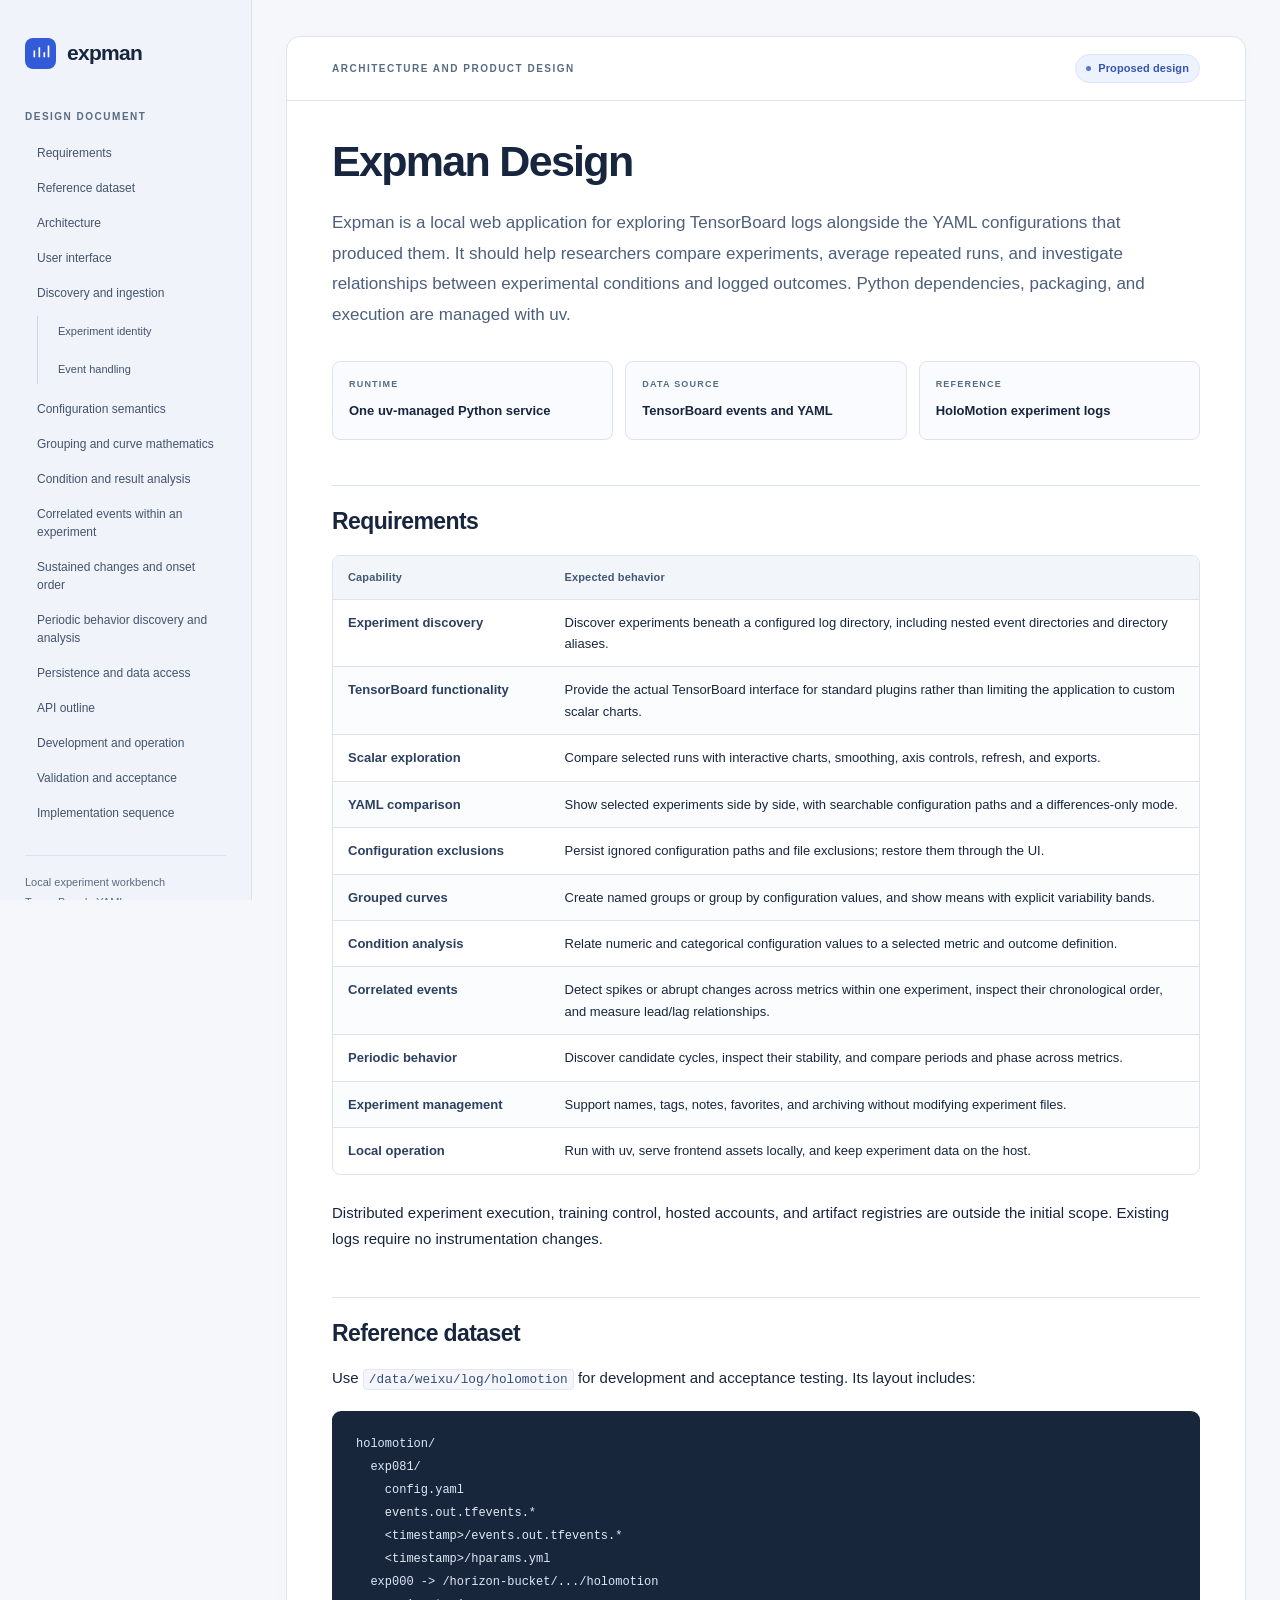
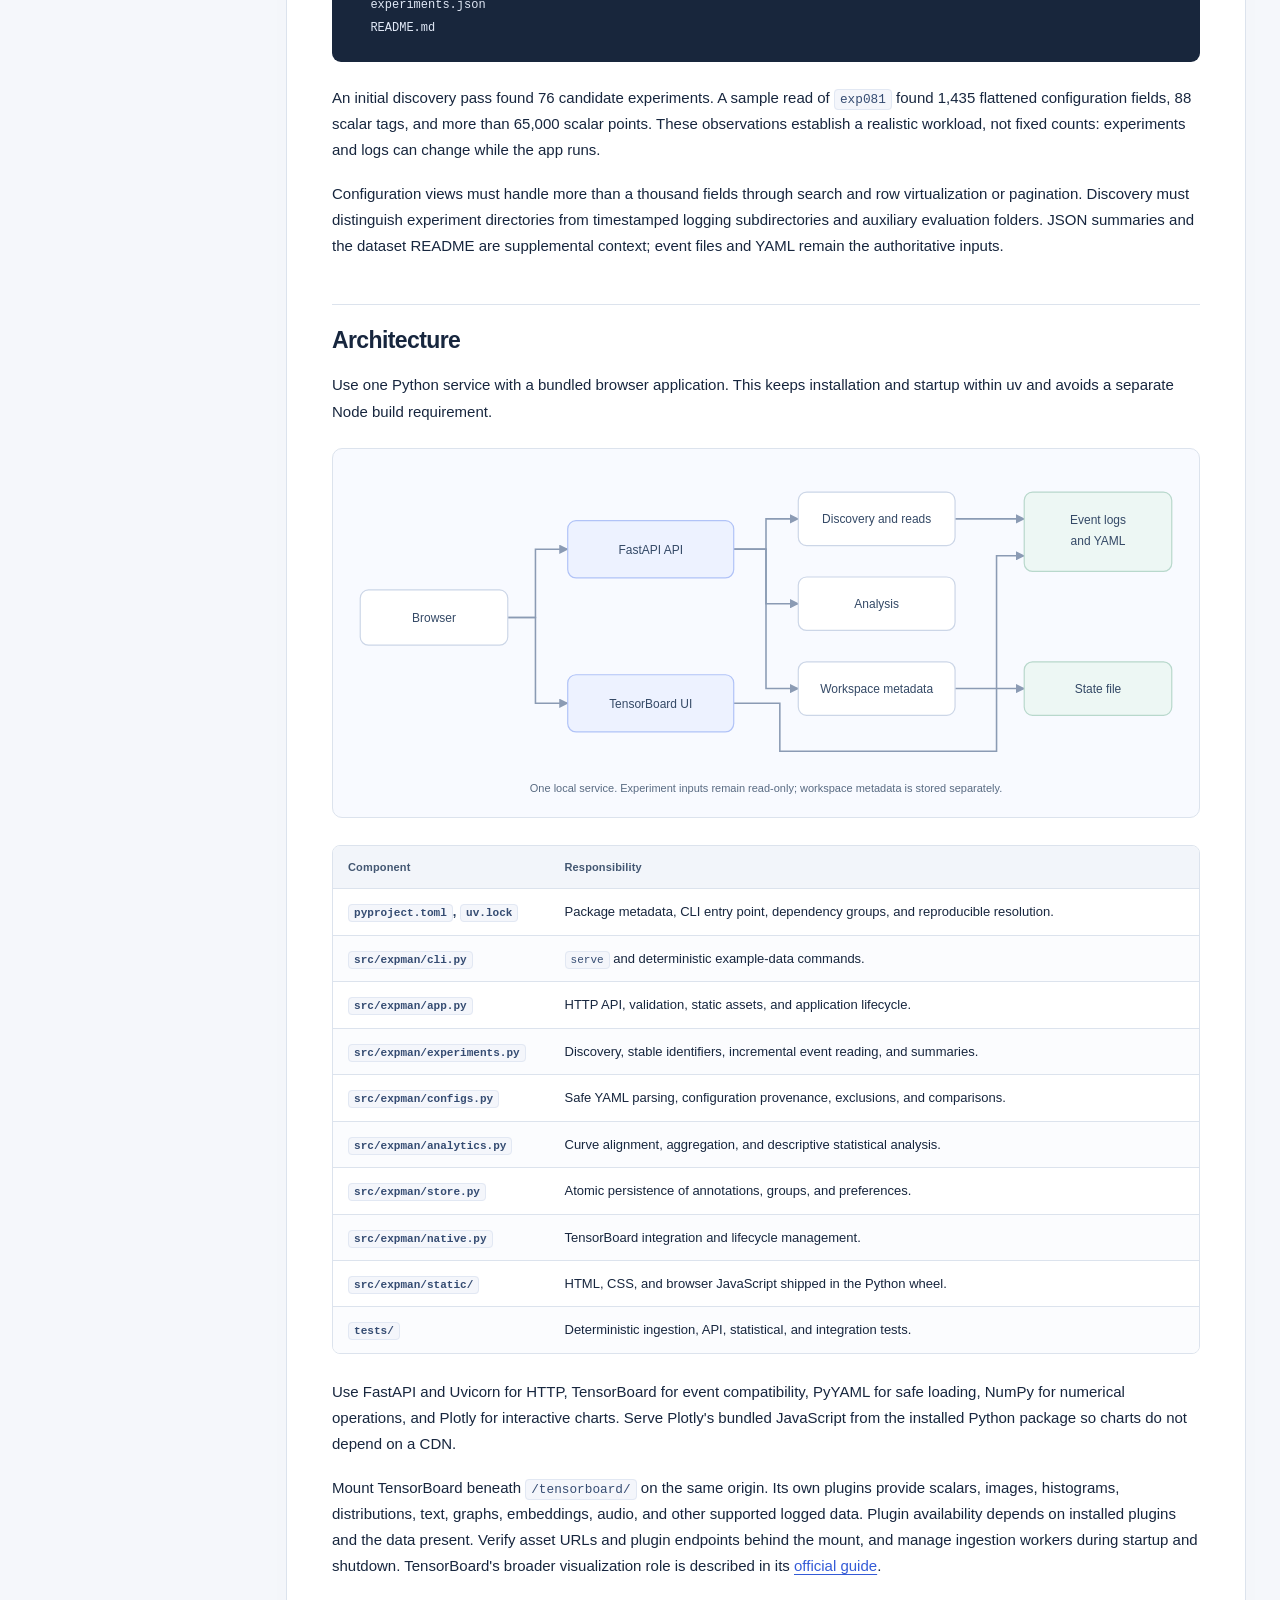
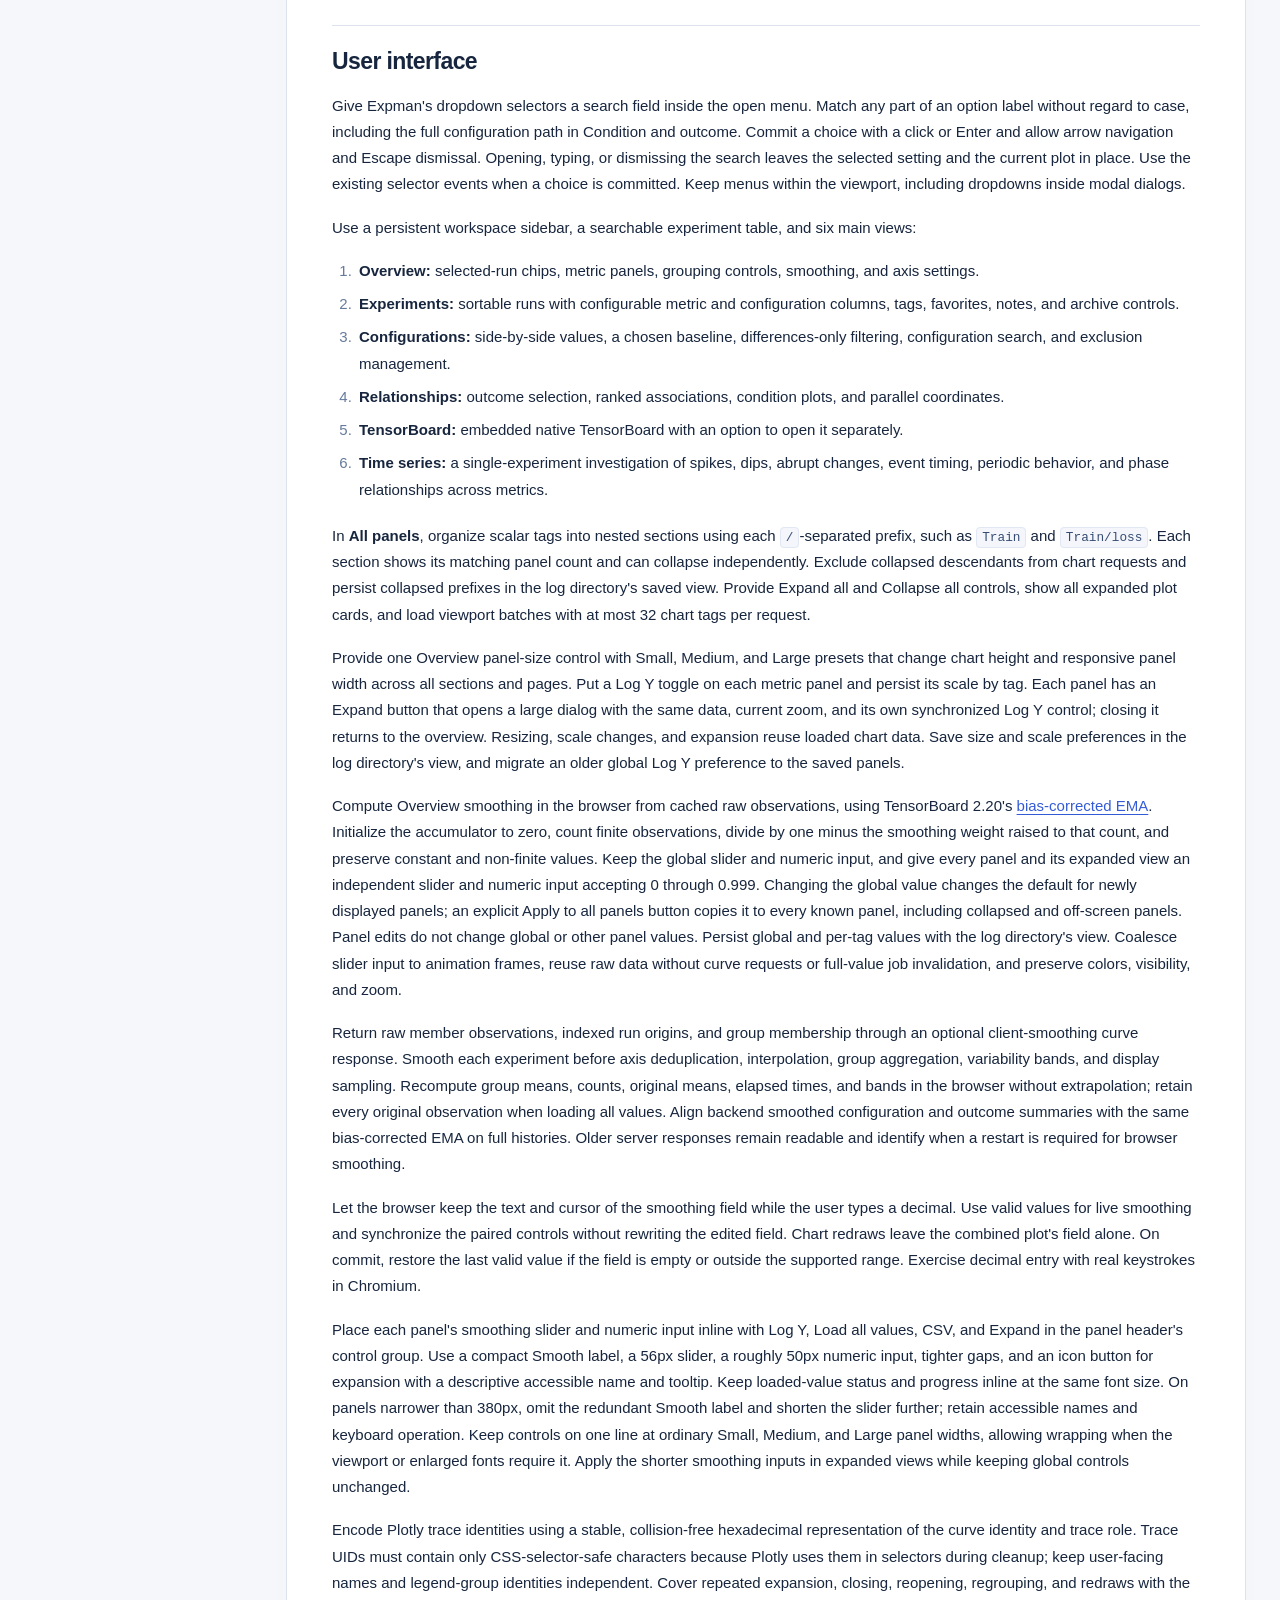
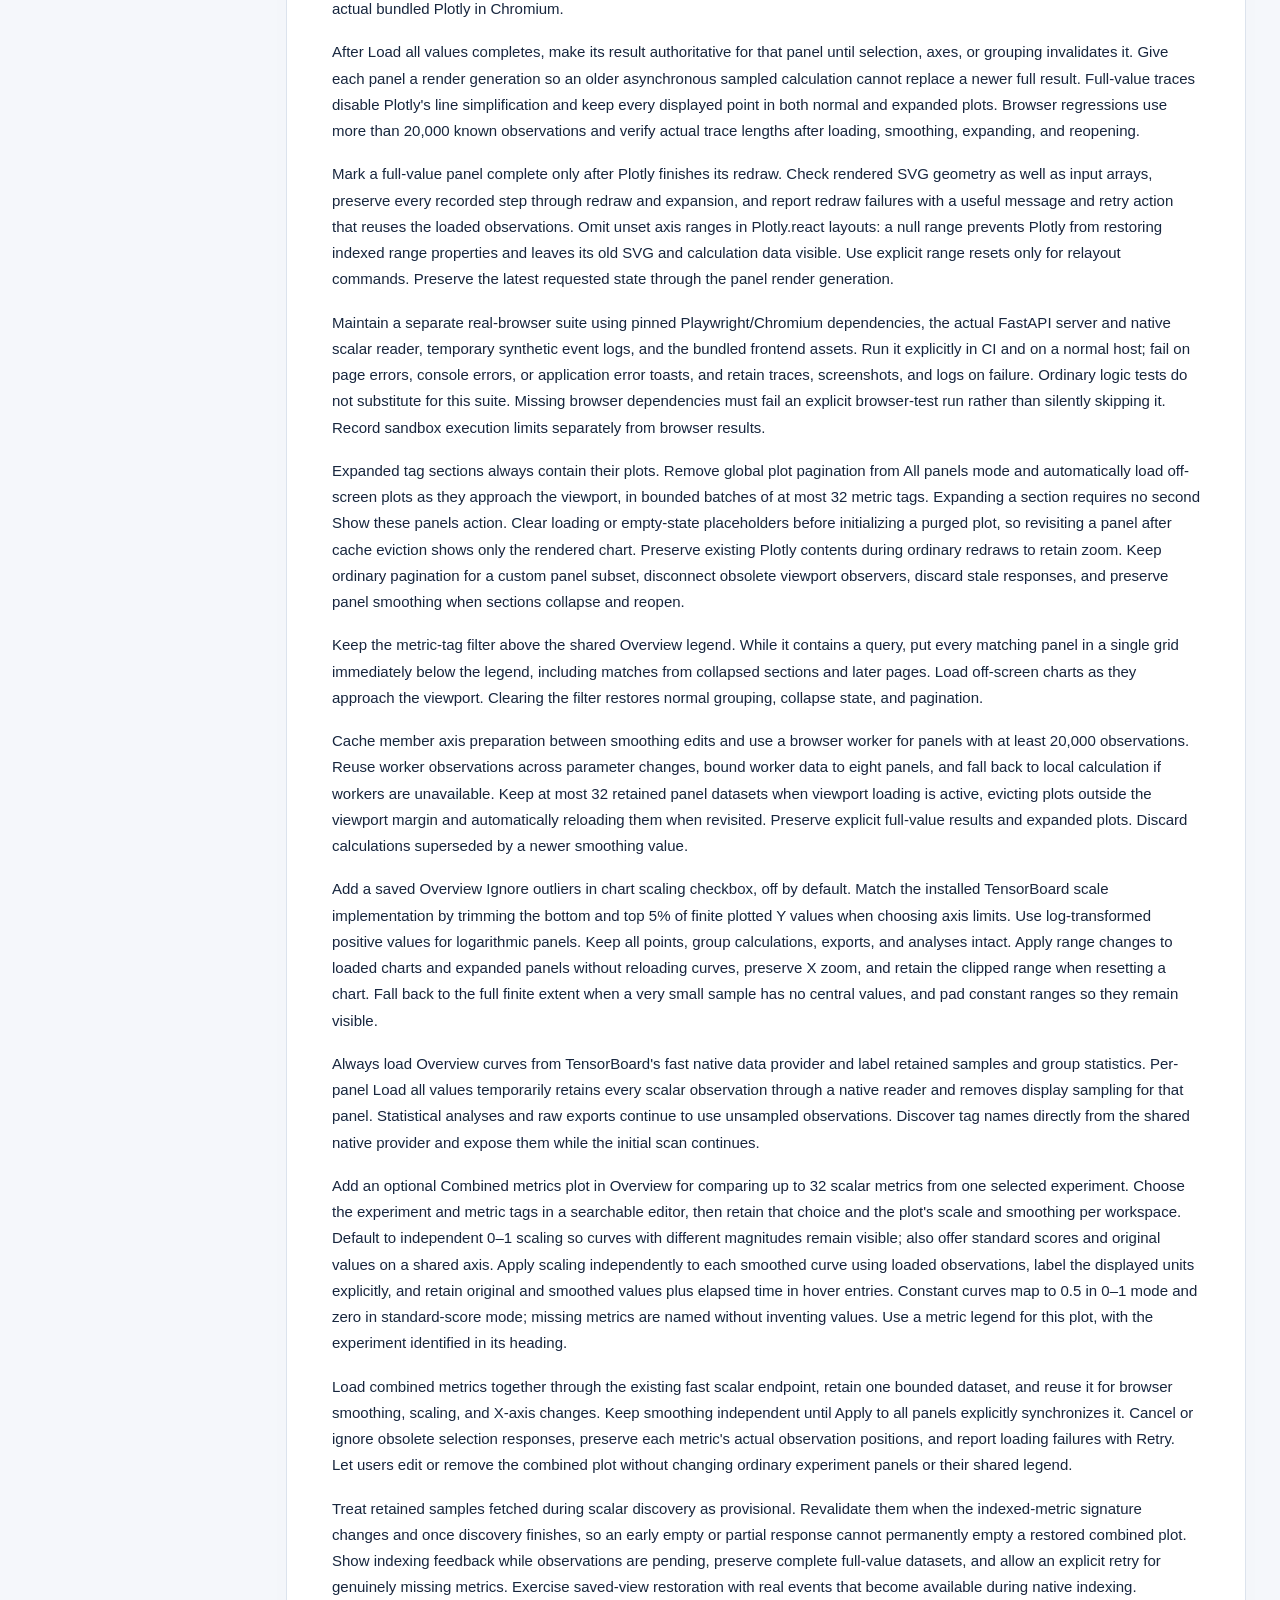
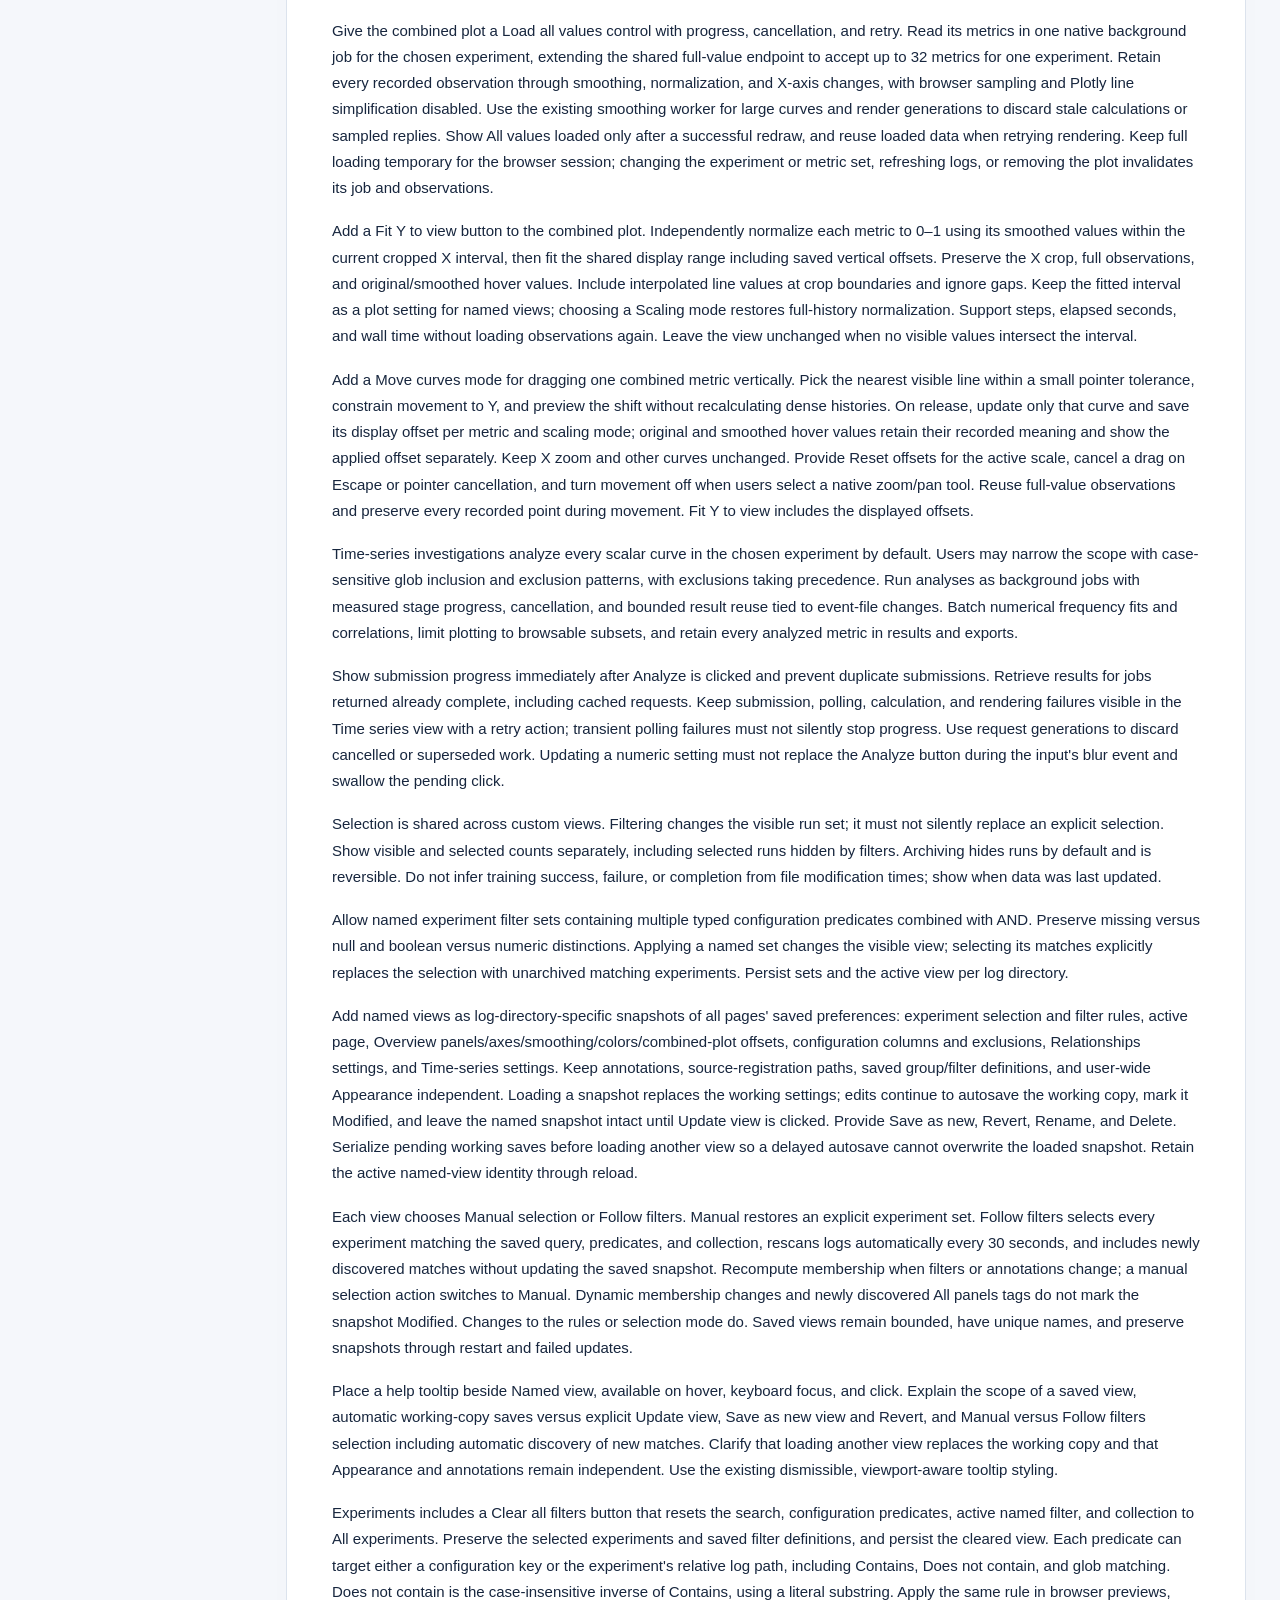
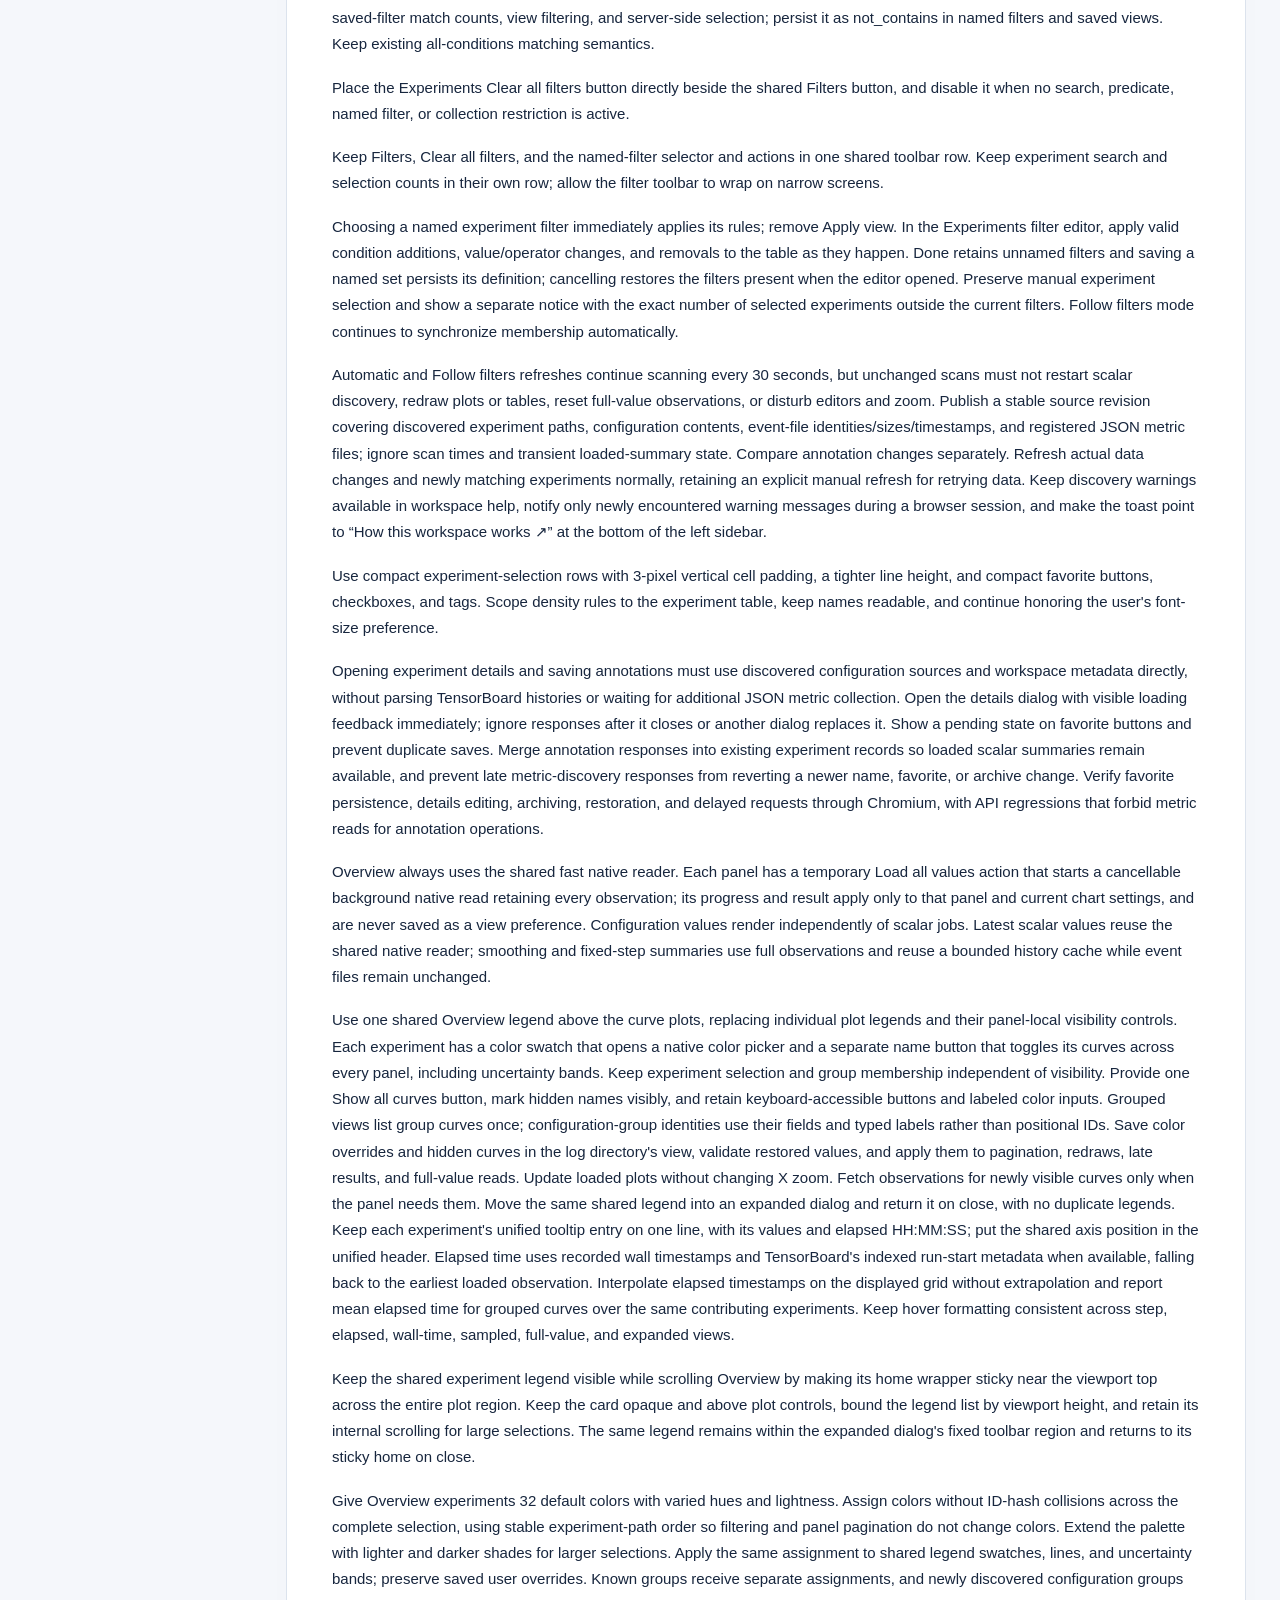
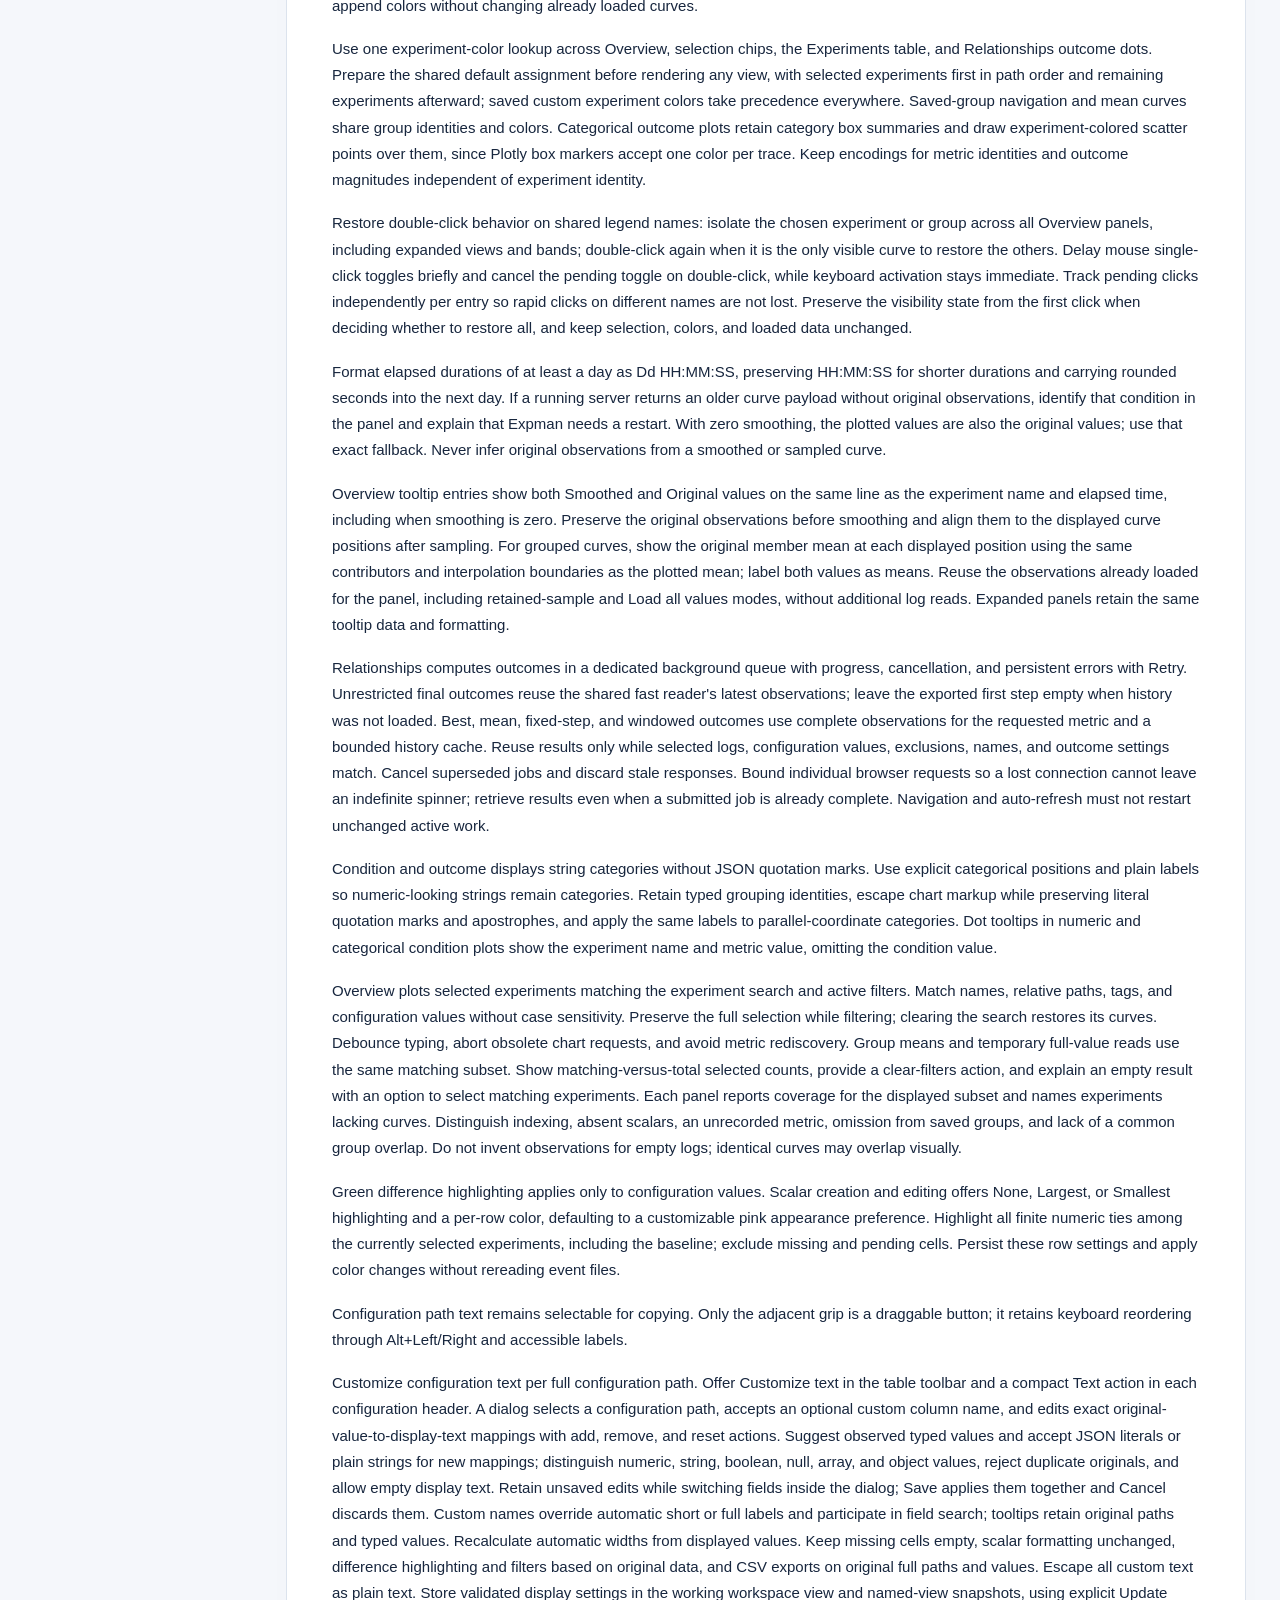
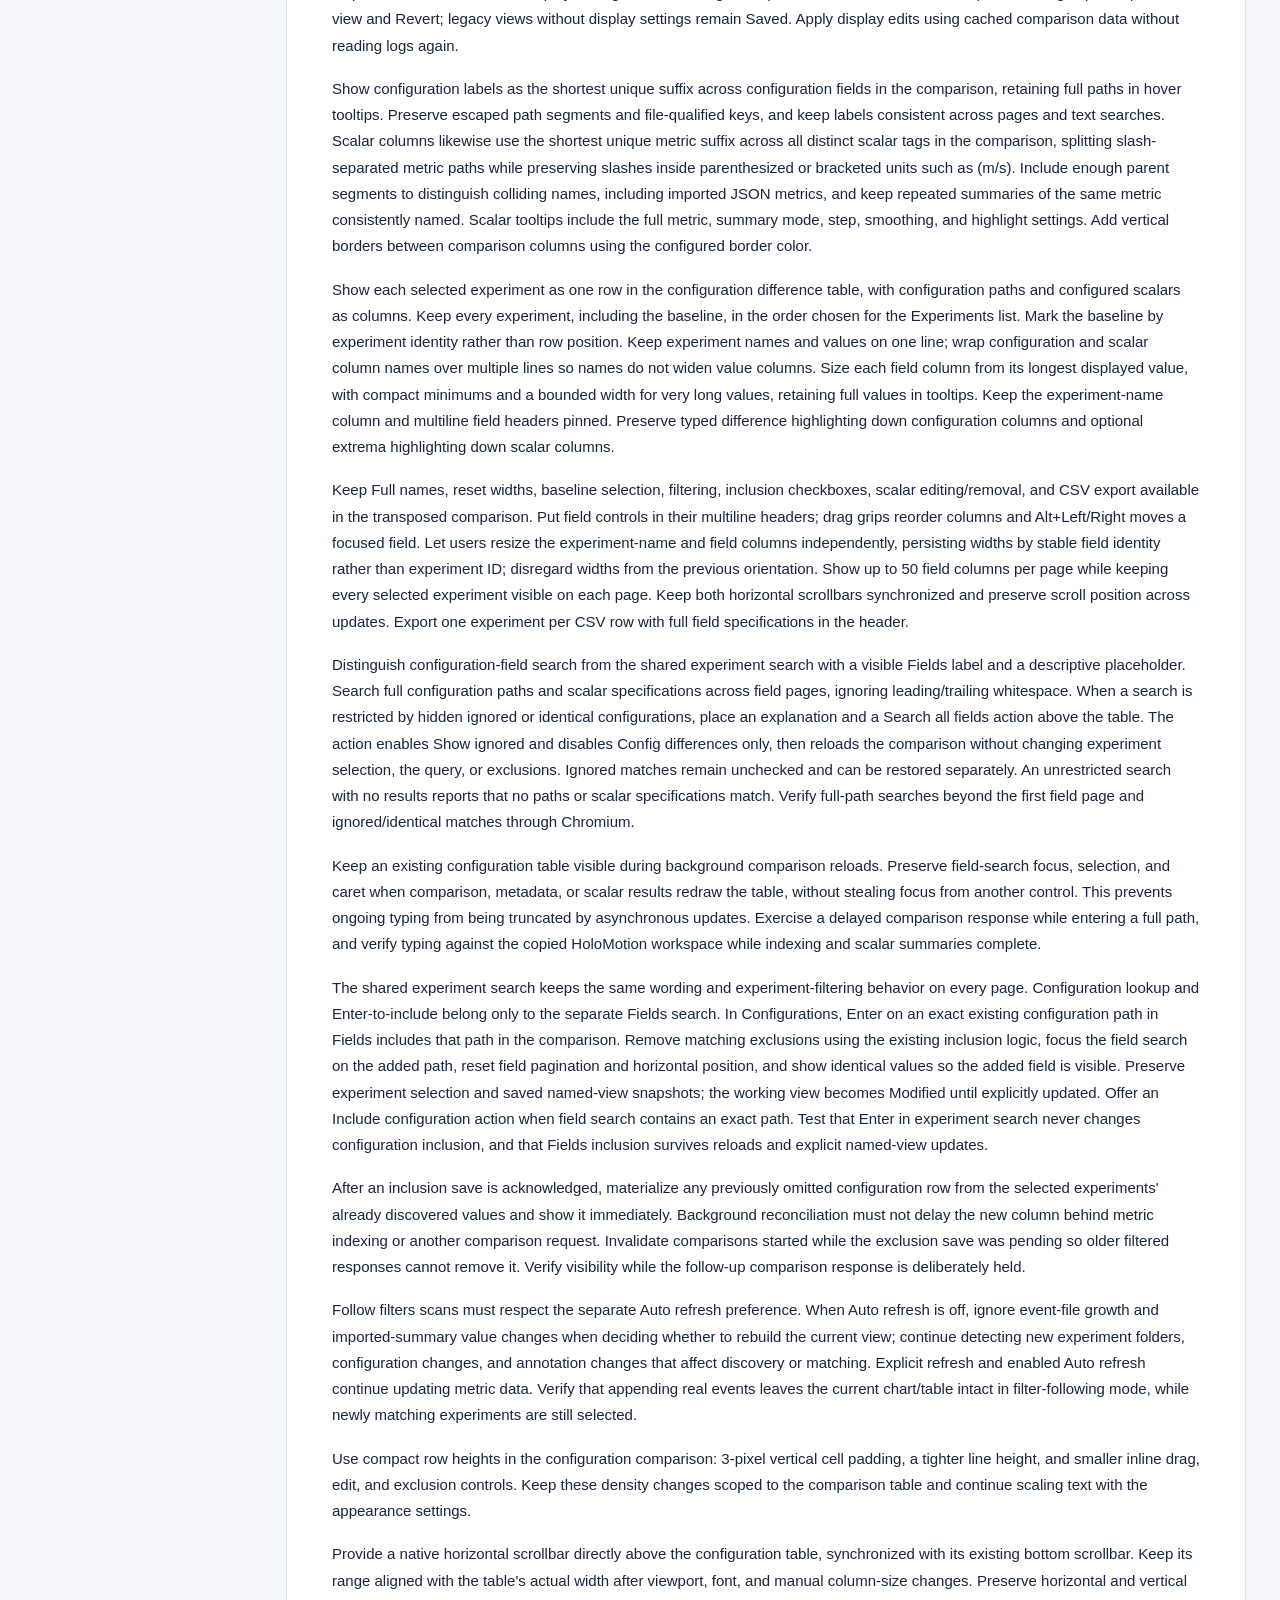
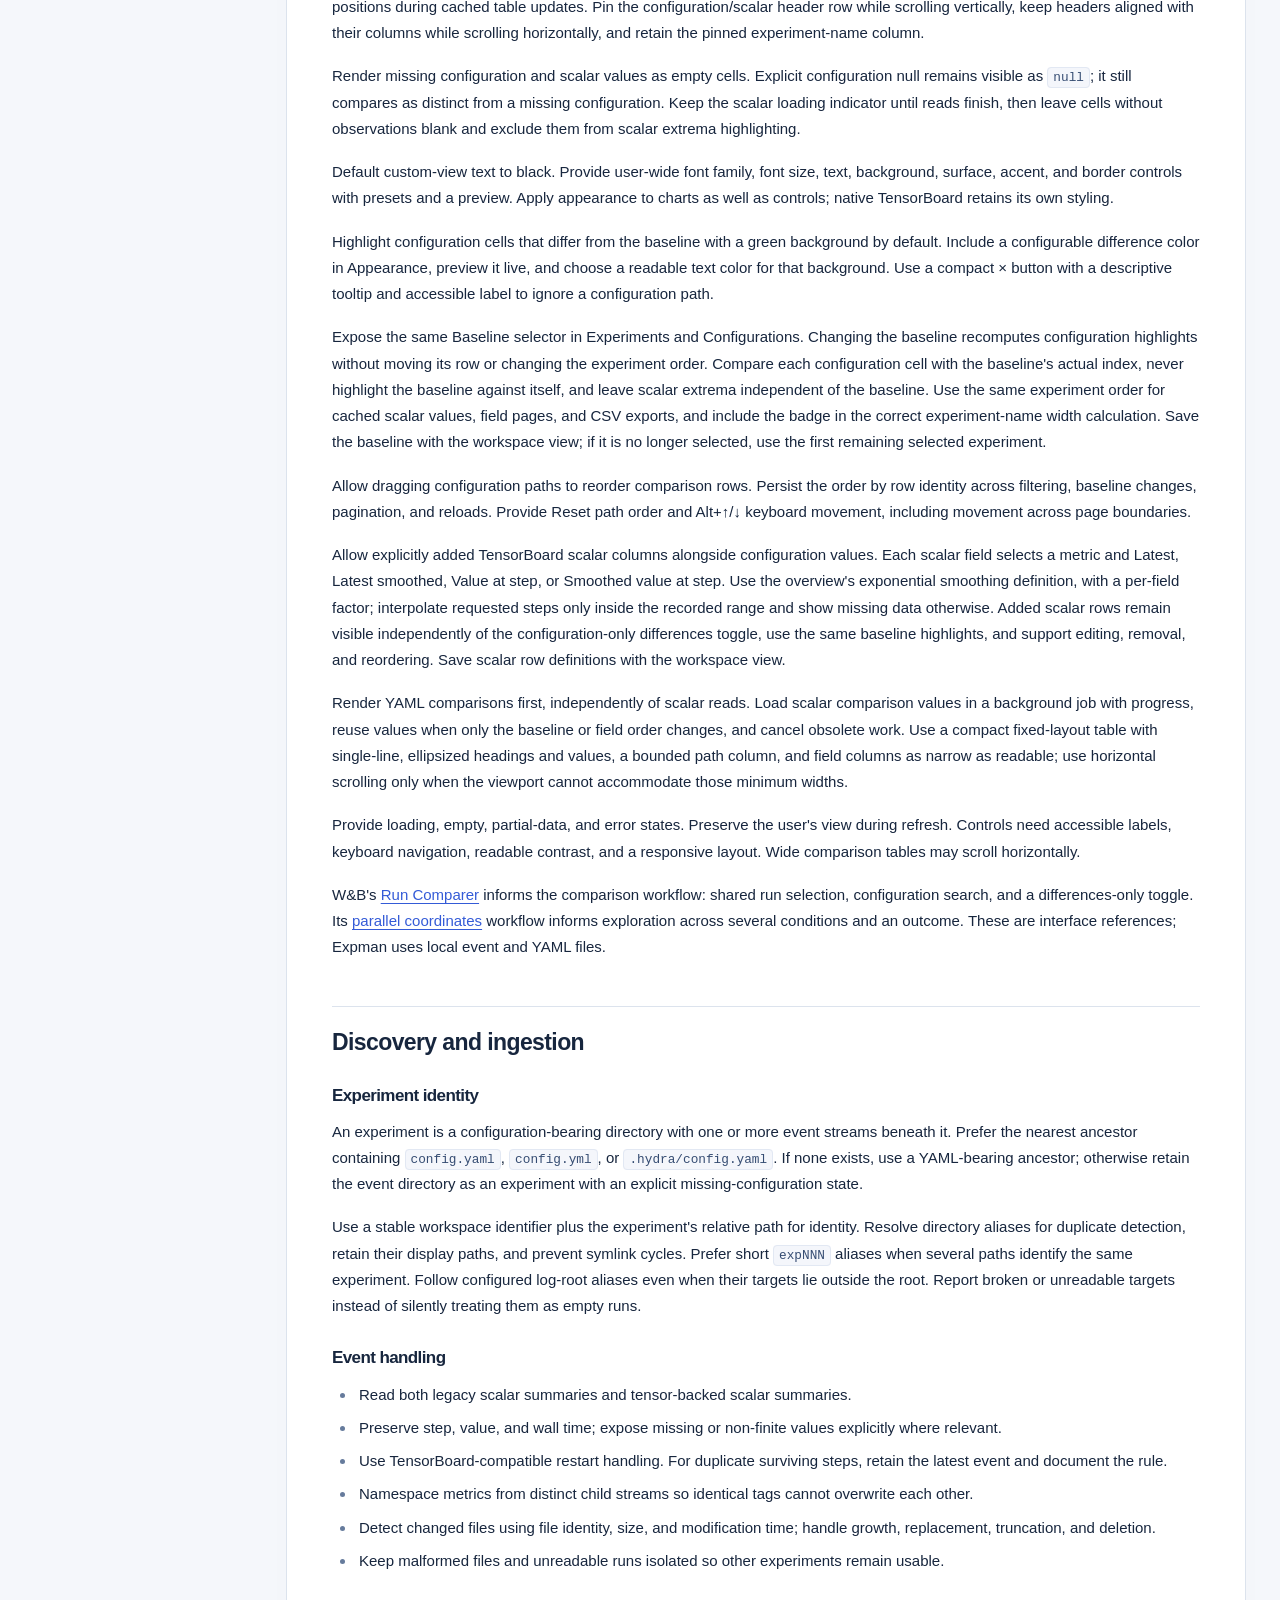
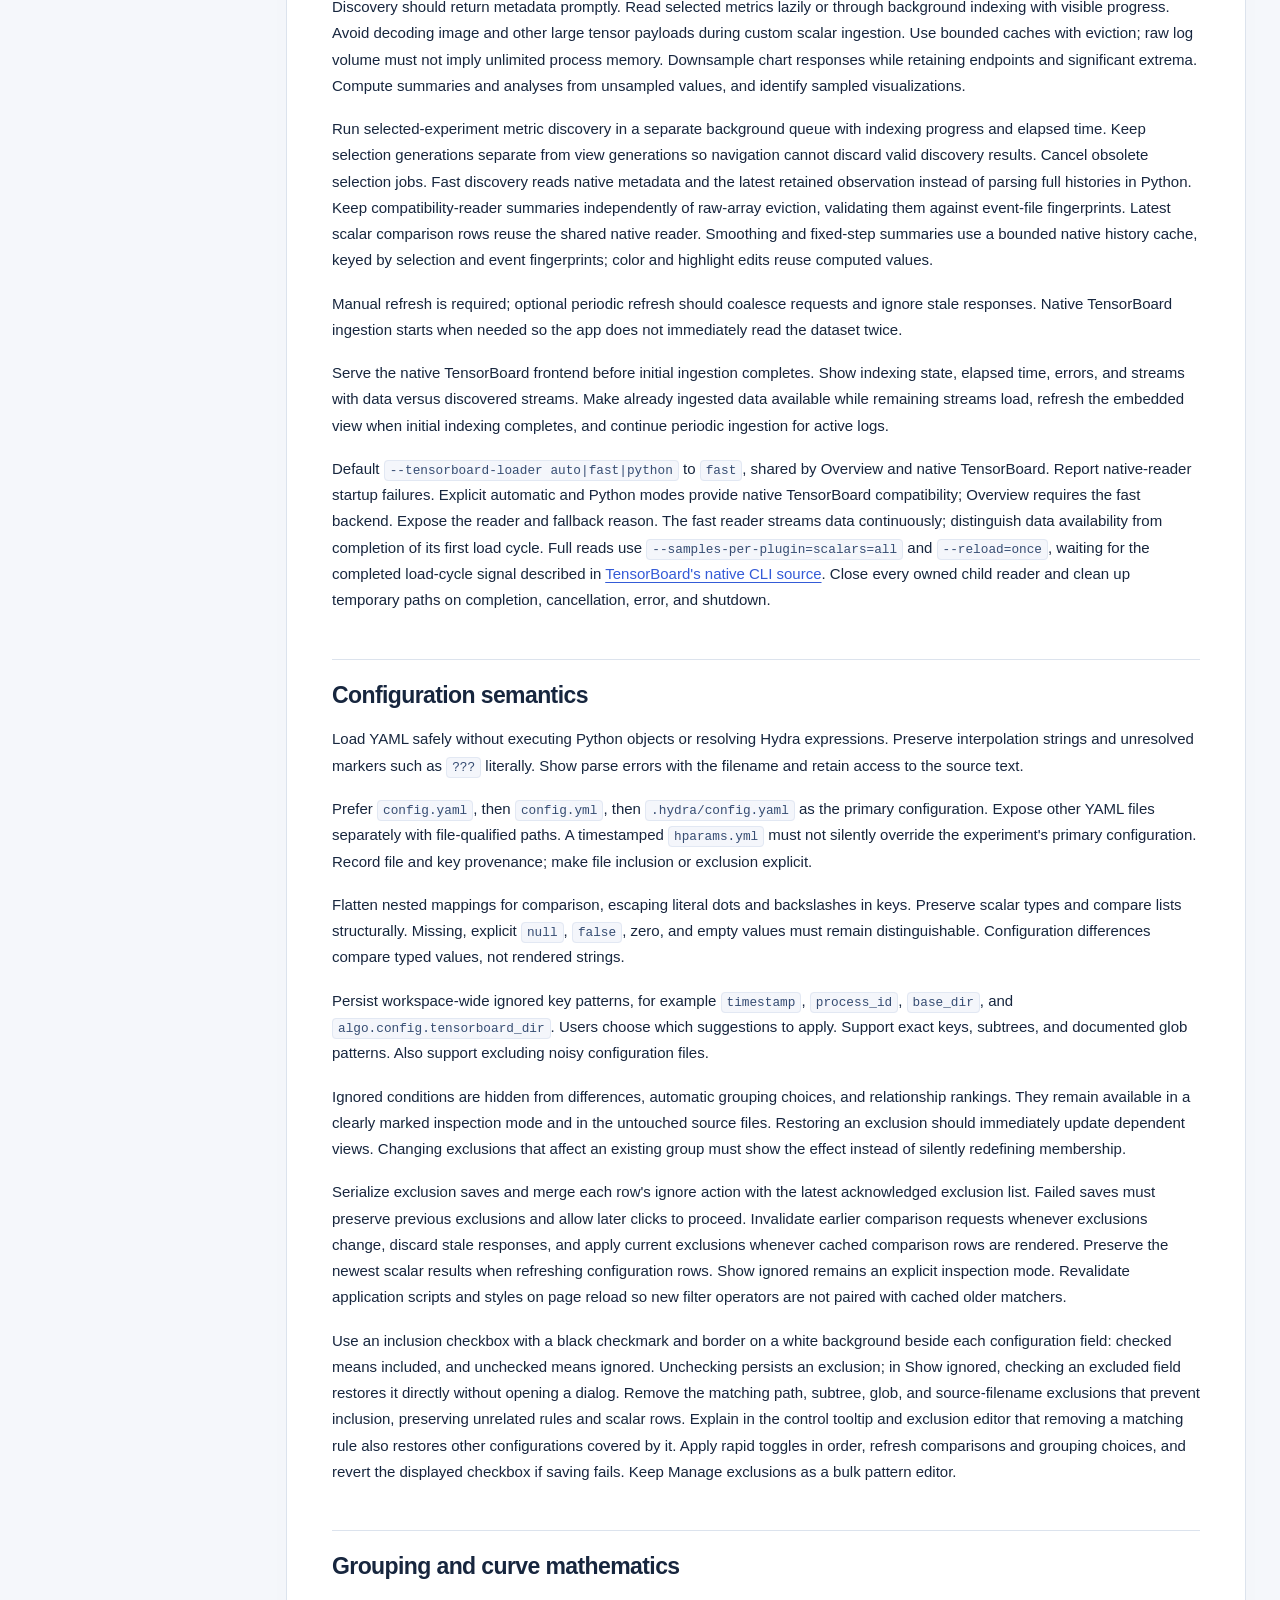
==== commit 20201687: "Fix decimal entry in Overview smoothing controls Preserve the active numeric field and cursor during" ====
--- a/docs/design.html
+++ b/docs/design.html
@@ -277,6 +277,7 @@
 <p>Provide one Overview panel-size control with Small, Medium, and Large presets that change chart height and responsive panel width across all sections and pages. Put a Log Y toggle on each metric panel and persist its scale by tag. Each panel has an Expand button that opens a large dialog with the same data, current zoom, and its own synchronized Log Y control; closing it returns to the overview. Resizing, scale changes, and expansion reuse loaded chart data. Save size and scale preferences in the log directory's view, and migrate an older global Log Y preference to the saved panels.</p>
 <p>Compute Overview smoothing in the browser from cached raw observations, using TensorBoard 2.20's <a href="https://github.com/tensorflow/tensorboard/blob/2.20.0/tensorboard/components/vz_line_chart2/line-chart.ts#L690-L724">bias-corrected EMA</a>. Initialize the accumulator to zero, count finite observations, divide by one minus the smoothing weight raised to that count, and preserve constant and non-finite values. Keep the global slider and numeric input, and give every panel and its expanded view an independent slider and numeric input accepting 0 through 0.999. Changing the global value changes the default for newly displayed panels; an explicit Apply to all panels button copies it to every known panel, including collapsed and off-screen panels. Panel edits do not change global or other panel values. Persist global and per-tag values with the log directory's view. Coalesce slider input to animation frames, reuse raw data without curve requests or full-value job invalidation, and preserve colors, visibility, and zoom.</p>
 <p>Return raw member observations, indexed run origins, and group membership through an optional client-smoothing curve response. Smooth each experiment before axis deduplication, interpolation, group aggregation, variability bands, and display sampling. Recompute group means, counts, original means, elapsed times, and bands in the browser without extrapolation; retain every original observation when loading all values. Align backend smoothed configuration and outcome summaries with the same bias-corrected EMA on full histories. Older server responses remain readable and identify when a restart is required for browser smoothing.</p>
+<p>Let the browser keep the text and cursor of the smoothing field while the user types a decimal. Use valid values for live smoothing and synchronize the paired controls without rewriting the edited field. Chart redraws leave the combined plot's field alone. On commit, restore the last valid value if the field is empty or outside the supported range. Exercise decimal entry with real keystrokes in Chromium.</p>
 <p>Place each panel's smoothing slider and numeric input inline with Log Y, Load all values, CSV, and Expand in the panel header's control group. Use a compact Smooth label, a 56px slider, a roughly 50px numeric input, tighter gaps, and an icon button for expansion with a descriptive accessible name and tooltip. Keep loaded-value status and progress inline at the same font size. On panels narrower than 380px, omit the redundant Smooth label and shorten the slider further; retain accessible names and keyboard operation. Keep controls on one line at ordinary Small, Medium, and Large panel widths, allowing wrapping when the viewport or enlarged fonts require it. Apply the shorter smoothing inputs in expanded views while keeping global controls unchanged.</p>
 <p>Encode Plotly trace identities using a stable, collision-free hexadecimal representation of the curve identity and trace role. Trace UIDs must contain only CSS-selector-safe characters because Plotly uses them in selectors during cleanup; keep user-facing names and legend-group identities independent. Cover repeated expansion, closing, reopening, regrouping, and redraws with the actual bundled Plotly in Chromium.</p>
 <p>After Load all values completes, make its result authoritative for that panel until selection, axes, or grouping invalidates it. Give each panel a render generation so an older asynchronous sampled calculation cannot replace a newer full result. Full-value traces disable Plotly's line simplification and keep every displayed point in both normal and expanded plots. Browser regressions use more than 20,000 known observations and verify actual trace lengths after loading, smoothing, expanding, and reopening.</p>
